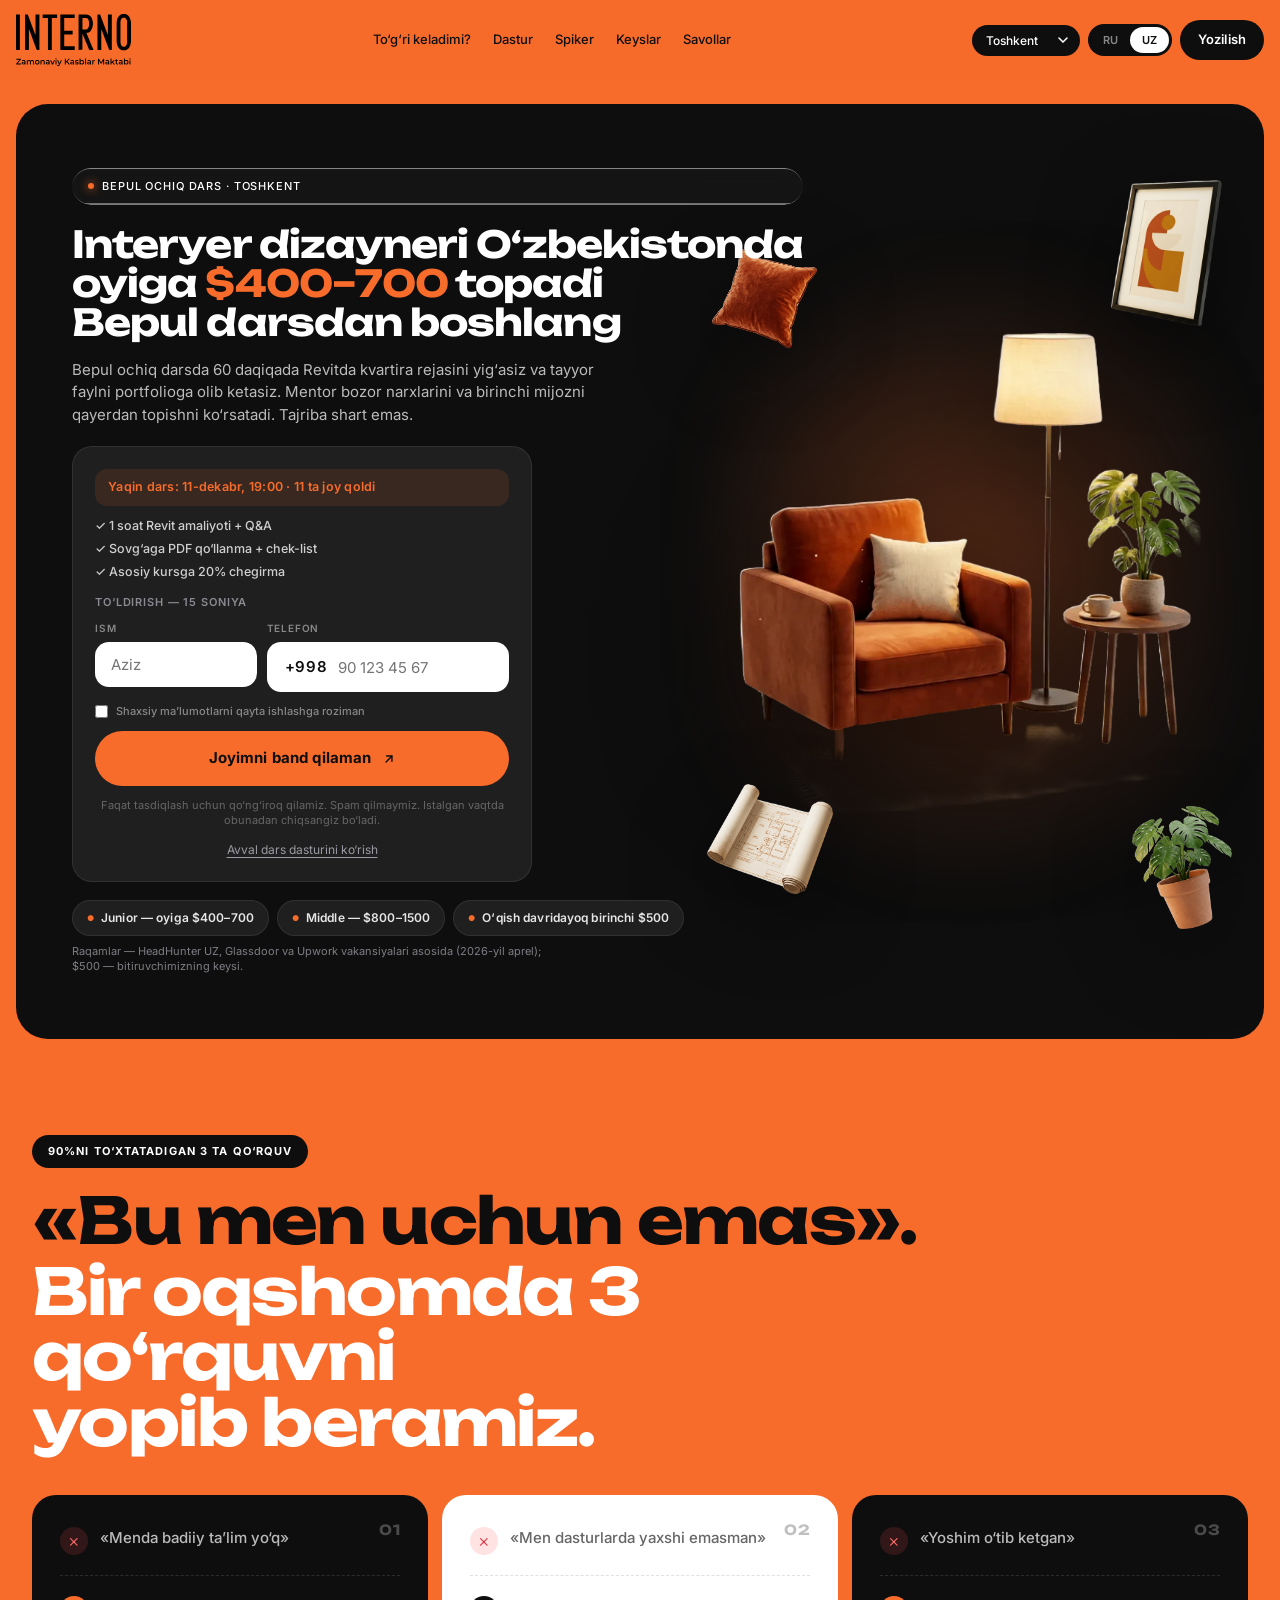
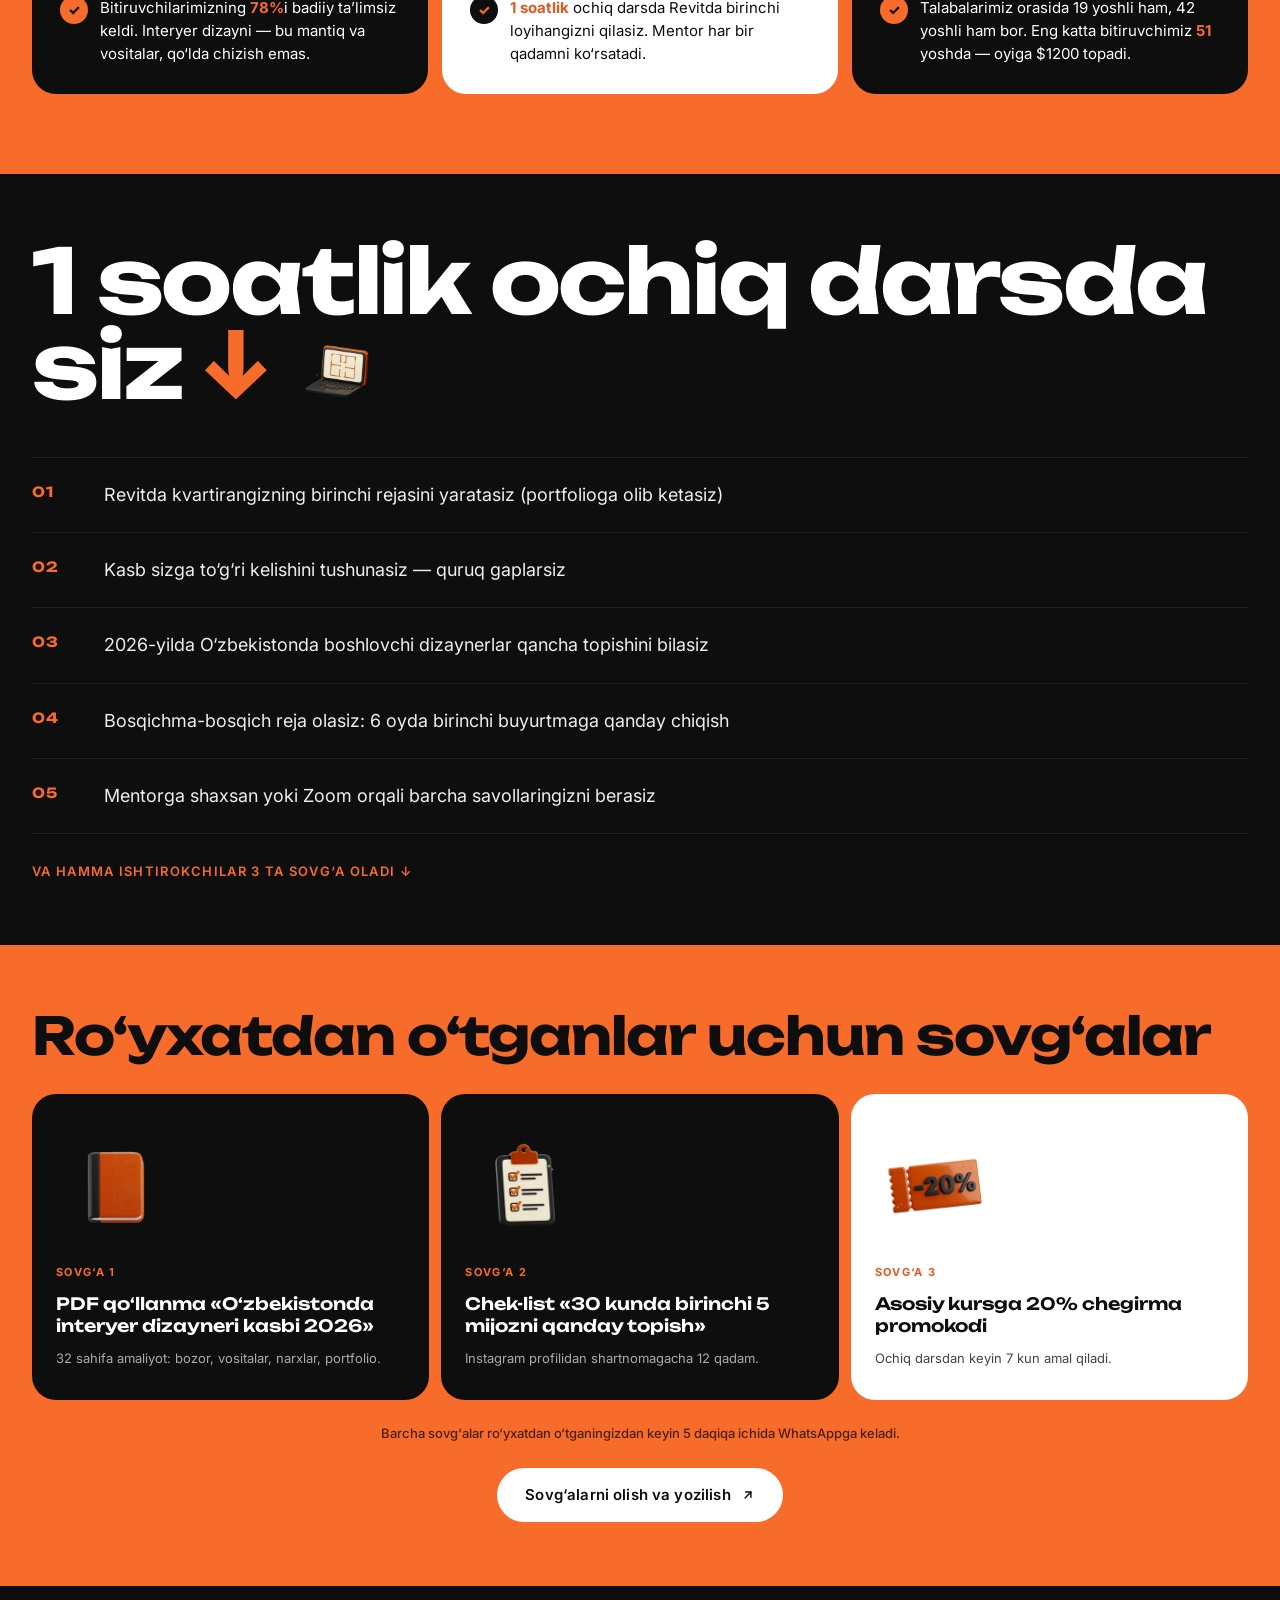
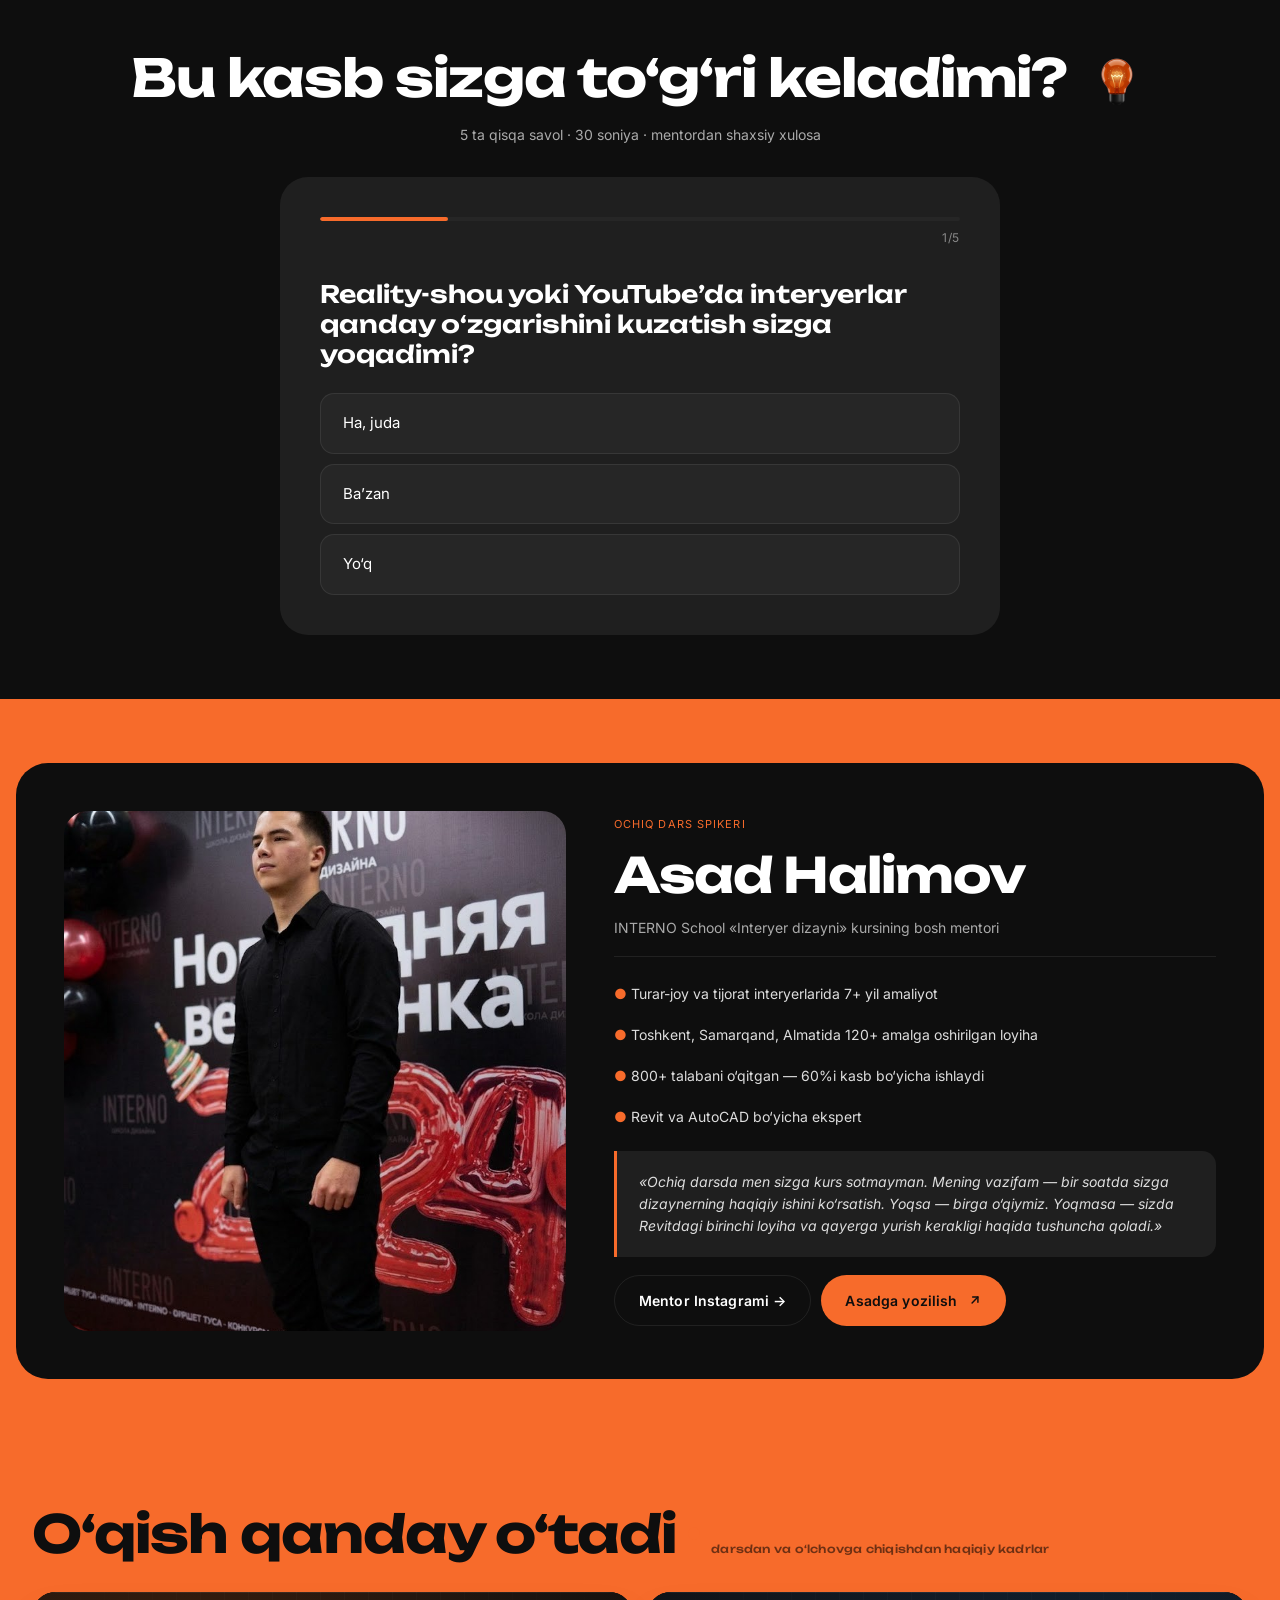
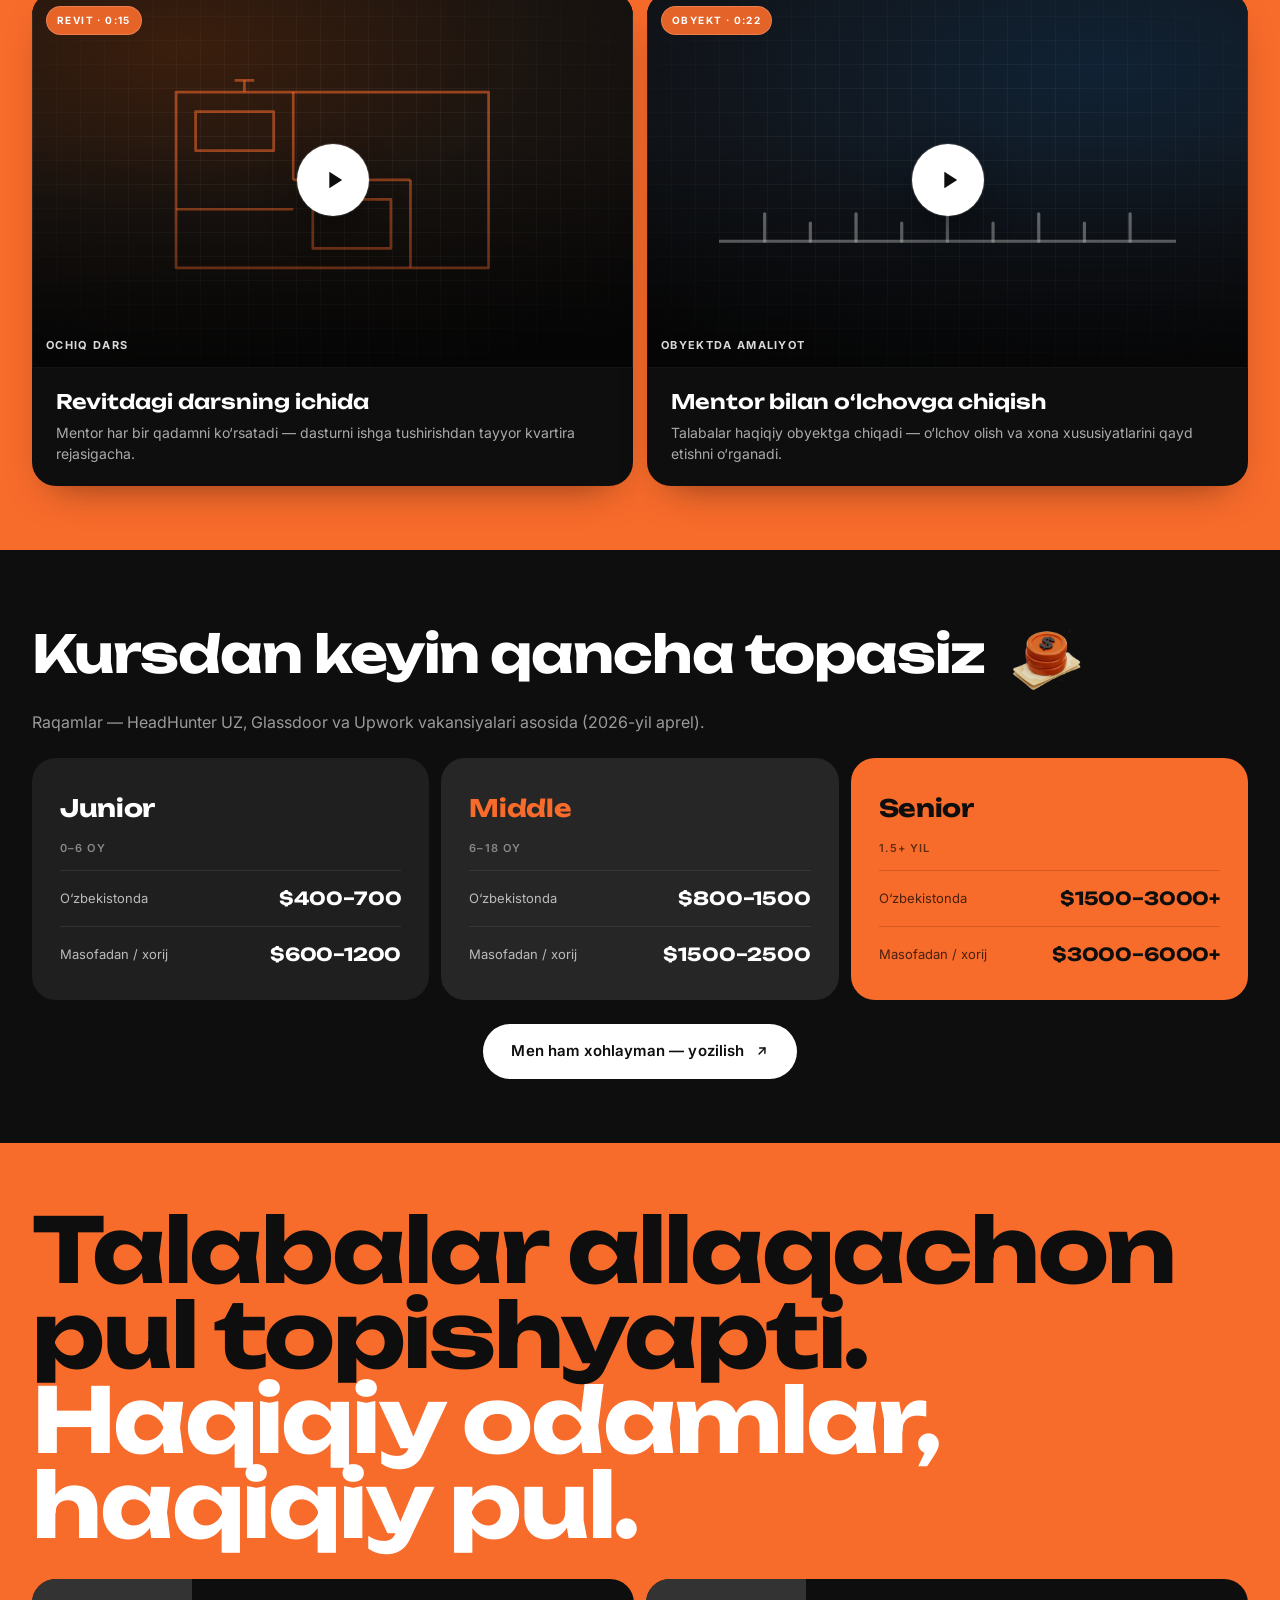
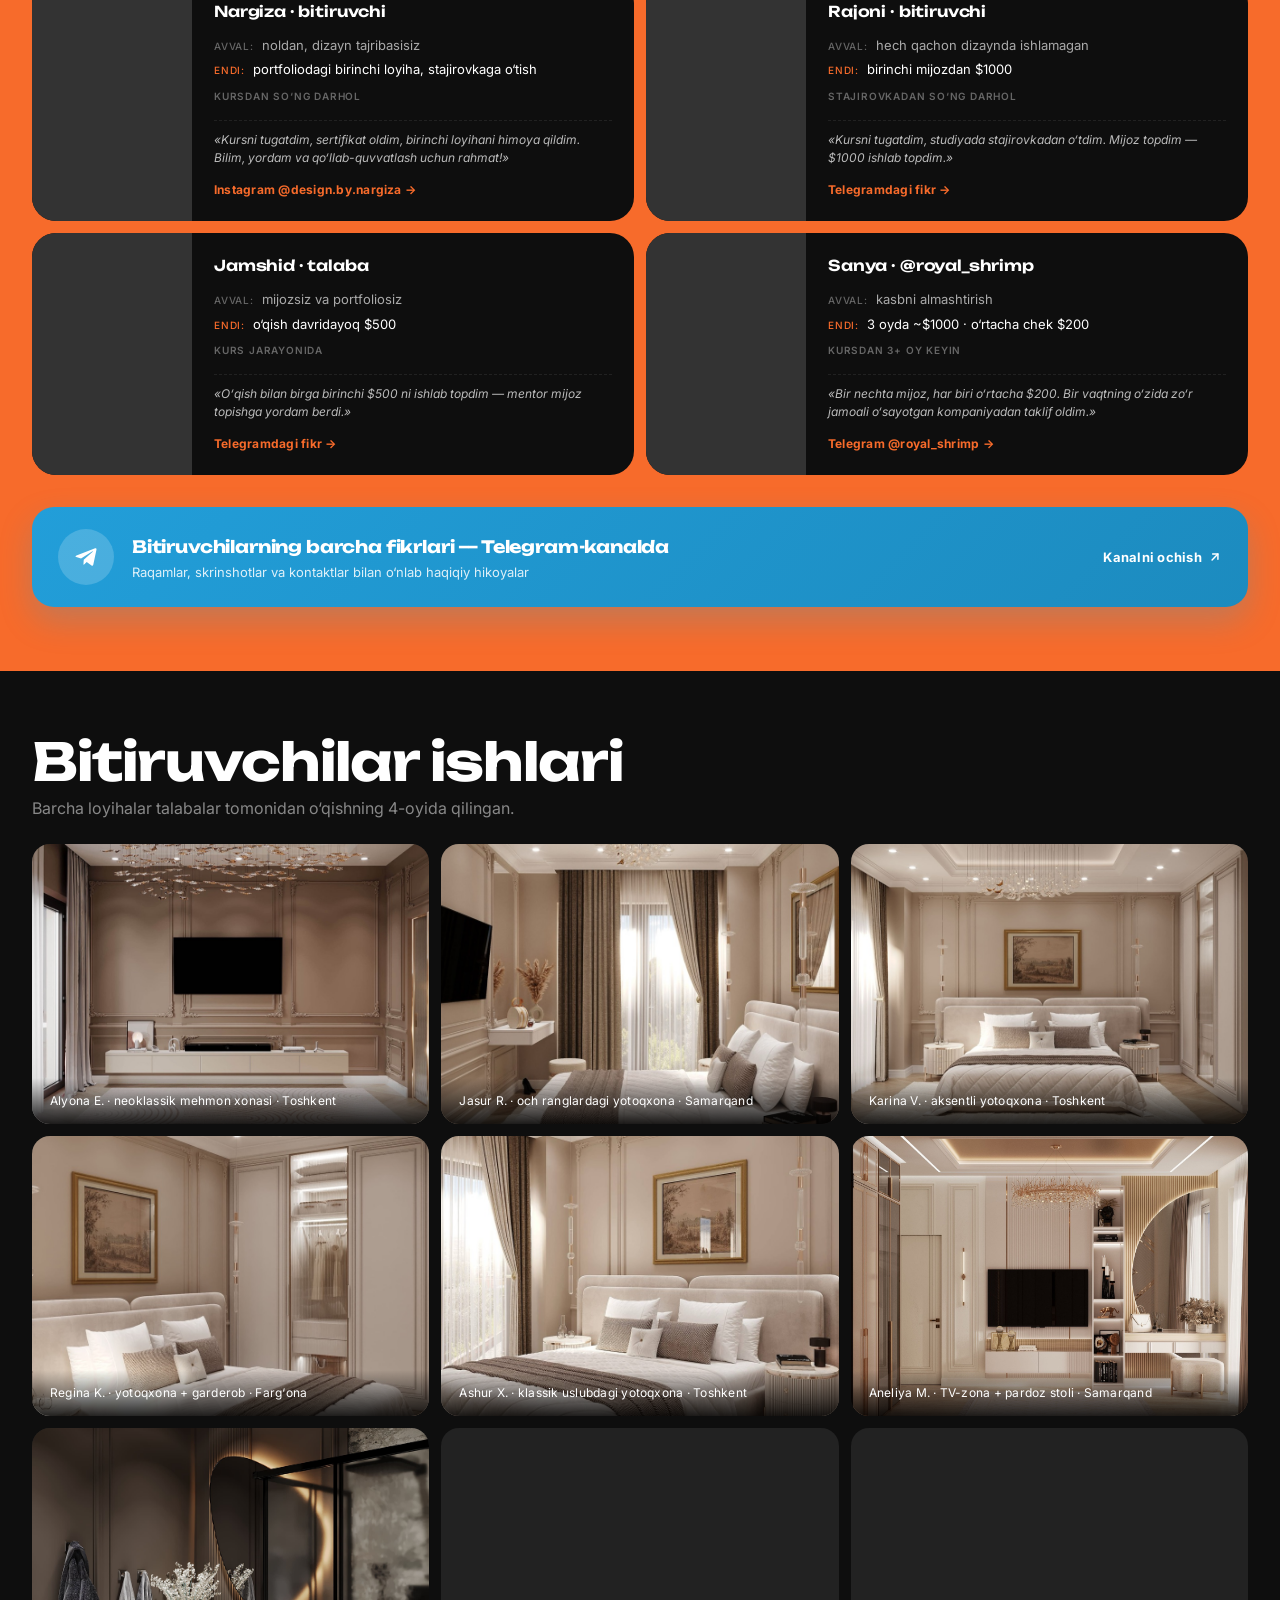
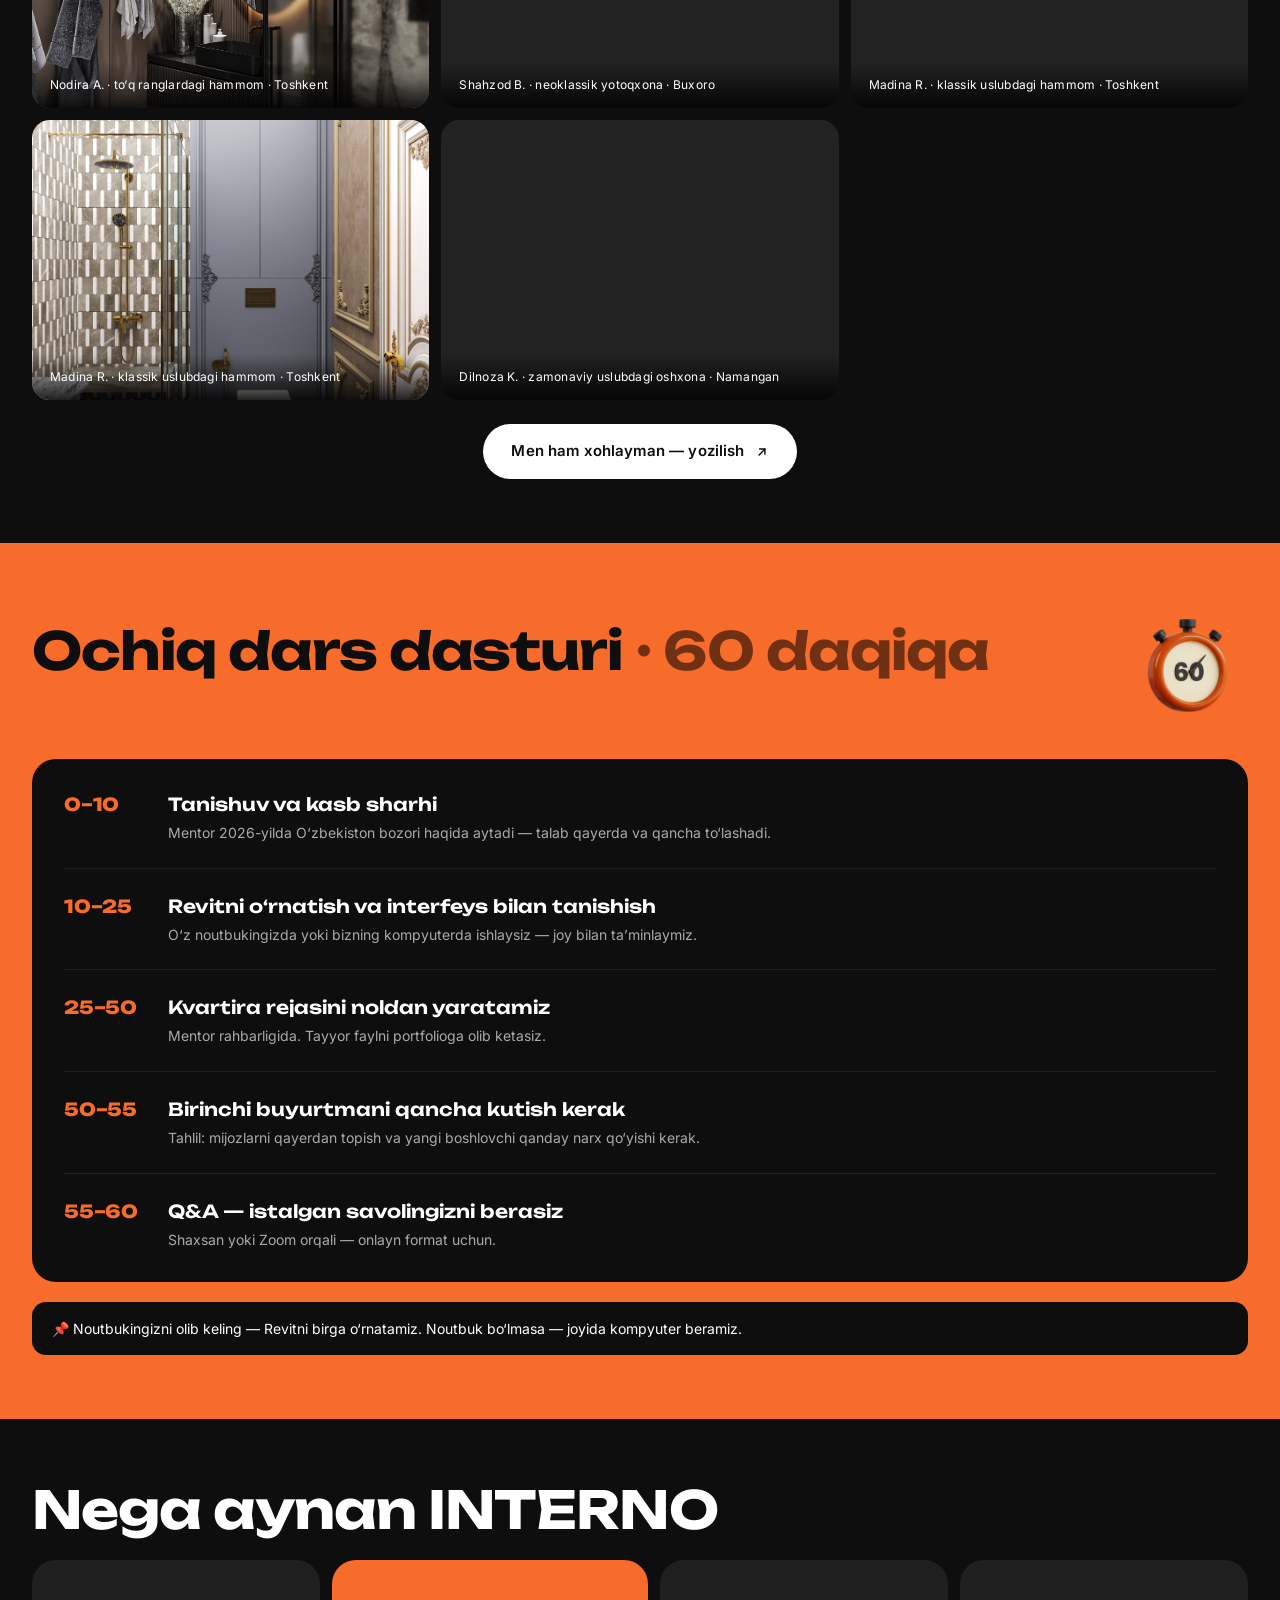
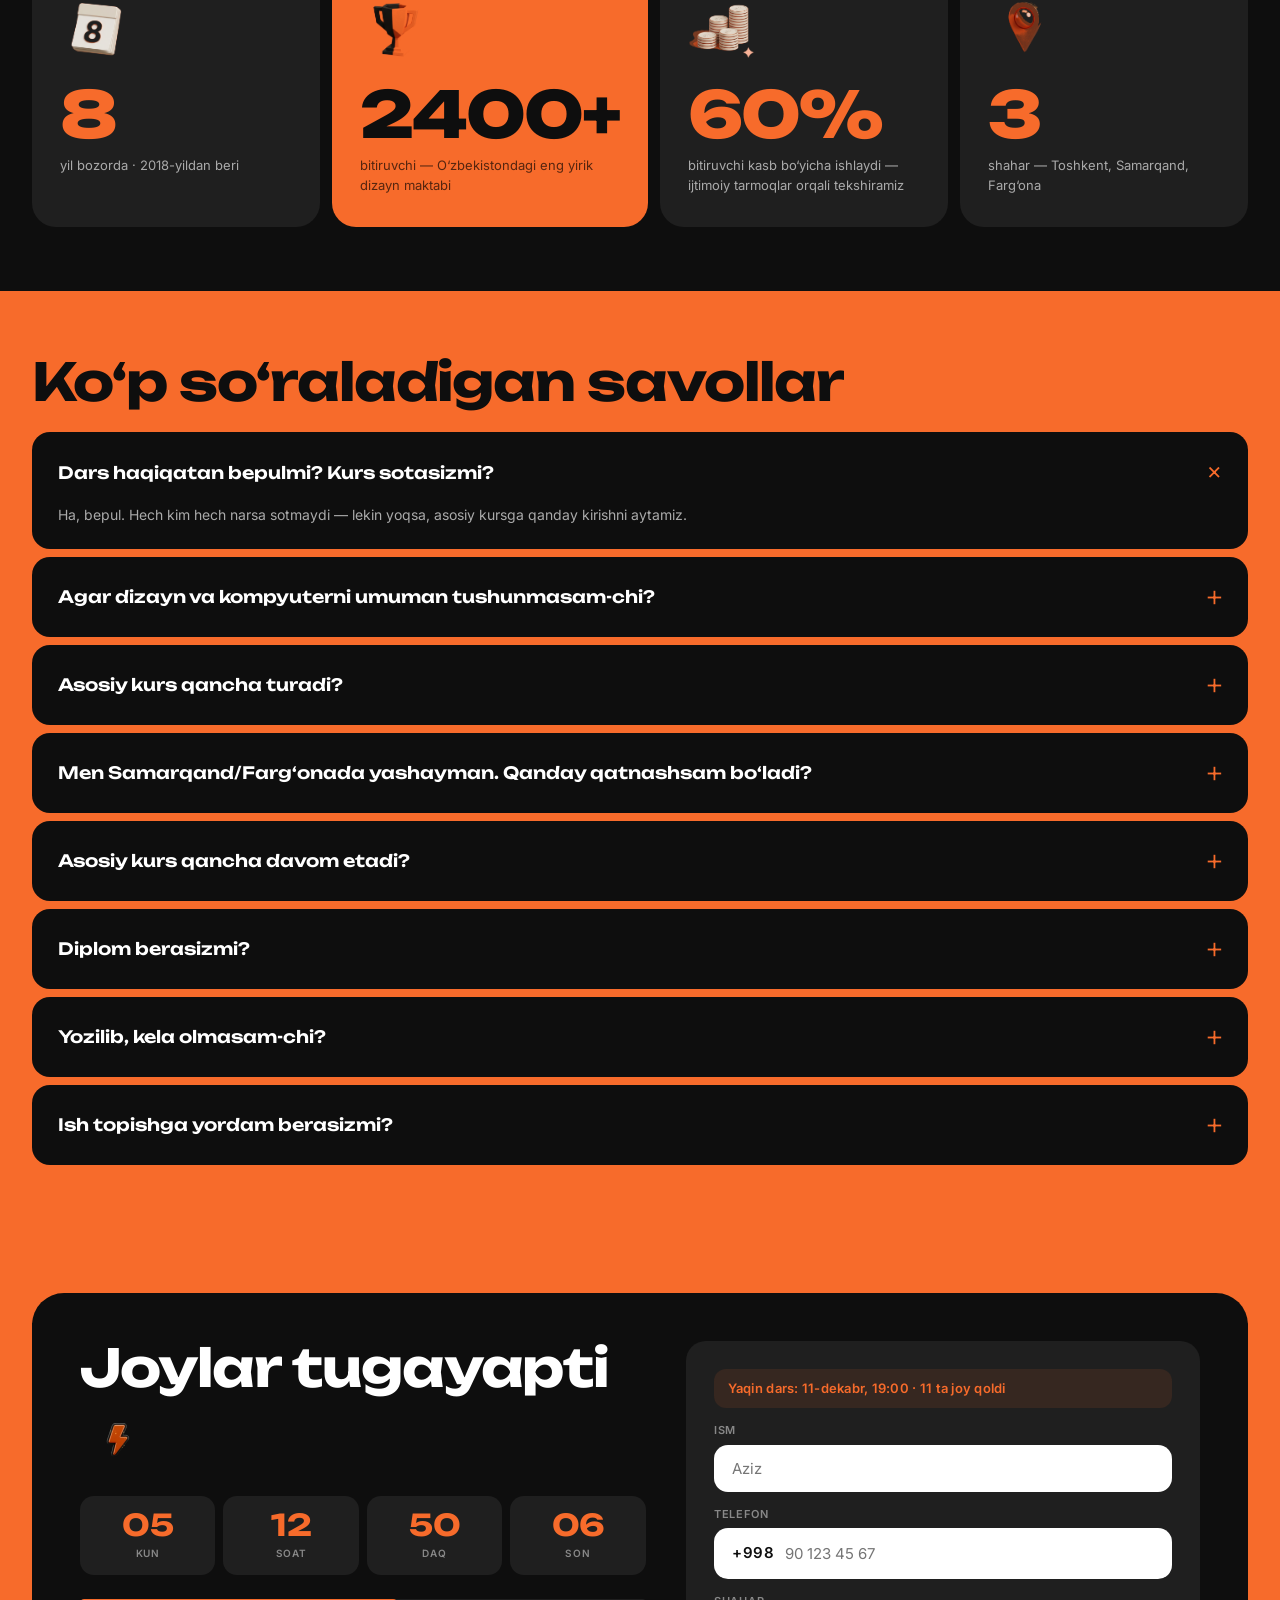
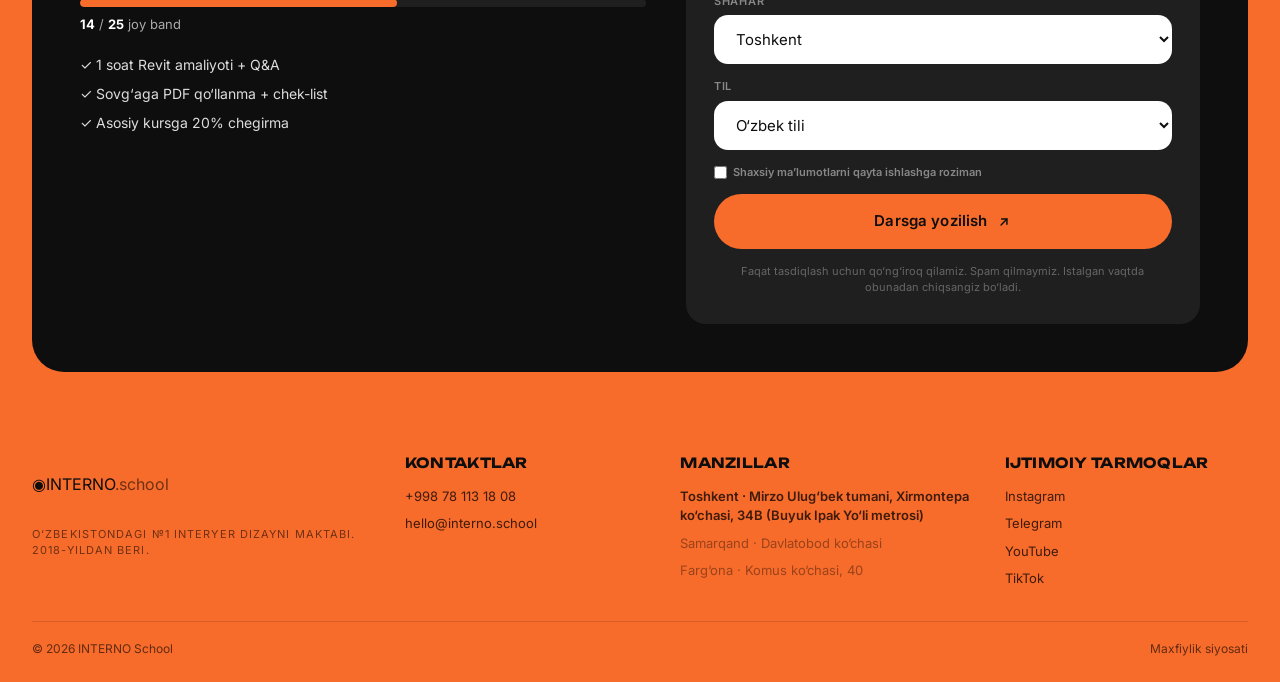
==== index.html @ 4857ed38 "Hero A/B: offer-first variant B with inline form, money angle for UZ Ad traffic converts at ~10%. Th" ====
<!DOCTYPE html>
<html lang="ru">
<head>
<meta charset="UTF-8" />
<meta name="viewport" content="width=device-width, initial-scale=1.0" />
<title>Открытый урок по дизайну интерьера · INTERNO School · Ташкент / Самарканд / Фергана</title>
<meta name="description" content="Бесплатный открытый урок INTERNO School. Сделайте свой первый проект в Revit за 1 час. Куратор Асад Халимов · 7+ лет в дизайне." />
<link rel="canonical" href="https://interno.school/" />
<link rel="icon" type="image/svg+xml" href="logo-ru.svg" />
<meta property="og:title" content="Открытый урок по дизайну интерьера — INTERNO School" />
<meta property="og:description" content="За 1 час — первый проект в Revit + 3 подарка в подарок." />
<meta property="og:type" content="website" />
<meta property="og:url" content="https://interno.school/" />
<meta property="og:image" content="https://interno.school/icons/hero-scene.webp" />
<meta property="og:image:width" content="1200" />
<meta property="og:image:height" content="630" />
<meta property="og:locale" content="ru_RU" />
<meta property="og:locale:alternate" content="uz_UZ" />
<meta property="og:site_name" content="INTERNO School" />
<meta name="twitter:card" content="summary_large_image" />
<meta name="twitter:title" content="Открытый урок по дизайну интерьера — INTERNO School" />
<meta name="twitter:description" content="За 1 час — первый проект в Revit + 3 подарка в подарок." />
<meta name="twitter:image" content="https://interno.school/icons/hero-scene.webp" />

<!-- ===== BOOT + I18N =====
     Inlined in <head> so ?lang=uz|ru and ?city=tsh|smr|fer apply synchronously,
     before the hero is painted (no flash of Russian text on ?lang=uz).
     Order: URL param → localStorage → navigator.language → default uz. -->
<script>
// Next open lesson — single source of truth for hero line, forms and countdown.
// Lessons repeat weekly: the anchor date fixes the weekday and time (Tashkent,
// UTC+5), the upcoming date is computed from it so the page never goes stale.
// seatsMax/seatsMin: свободные места в начале и в конце недельного цикла —
// seatsLeft считается от времени до урока, одинаково у всех посетителей.
window.LESSON_SCHEDULE = { anchor: '2026-07-17', time: '19:00', seatsTotal: 25, seatsMax: 12, seatsMin: 2 };
window.nextLessonTarget = function(){
  var S = window.LESSON_SCHEDULE, WEEK = 7 * 86400000;
  var t = new Date(S.anchor + 'T' + S.time + ':00+05:00');
  var now = new Date();
  if(now > t) t = new Date(t.getTime() + Math.ceil((now - t) / WEEK) * WEEK);
  return t;
};
window.lessonDateStr = function(target){
  // Calendar date of the lesson in Tashkent: shift to UTC+5, read as UTC.
  return new Date(target.getTime() + 5 * 3600000).toISOString().slice(0, 10);
};
window.lessonSeatsLeft = function(target){
  var S = window.LESSON_SCHEDULE, WEEK = 7 * 86400000;
  // Доля недели, прошедшая с прошлого урока: 0 — запись только открылась,
  // 1 — урок вот-вот начнётся.
  var f = Math.min(1, Math.max(0, 1 - (target - new Date()) / WEEK));
  // Smoothstep: заполнение ускоряется к середине недели и к концу.
  var eased = f * f * (3 - 2 * f);
  return S.seatsMin + Math.round((S.seatsMax - S.seatsMin) * (1 - eased));
};
window.NEXT_LESSON = (function(){
  var S = window.LESSON_SCHEDULE, t = nextLessonTarget();
  return { date: lessonDateStr(t), time: S.time, seatsLeft: lessonSeatsLeft(t), seatsTotal: S.seatsTotal };
})();

const dict = {
  ru: {
    "nav.fear":"Подойдёт?","nav.program":"Программа","nav.mentor":"Спикер","nav.cases":"Кейсы","nav.faq":"FAQ","nav.signup":"Записаться",
    "nav.cityAria":"Город",
    "hero.eyebrow":"Бесплатный открытый урок",
    "hero.title1":"Попробуйте профессию","hero.title2":"дизайнера интерьера","hero.title3":"за 1 вечер. <em>Бесплатно.</em>",
    "hero.subtitle":"Создадите свой первый проект в Revit, поймёте подходит ли вам профессия, и получите путеводитель + чек-лист в подарок.",
    "hero.cta":"Записаться бесплатно","hero.cta2":"Программа урока",
    "hero.social":"2400+ выпускников · 8 лет · 60% в профессии",
    "hero.micro":"🔒 Без спама. Дату и время согласуем при подтверждении.",
    "hero.alt":"3D композиция дизайнерского интерьера",
    /* --- A/B, вариант B: оффер-первый герой. Ключ "x@b" перекрывает "x",
           пока window.AB_HERO === 'b' (см. t() в applyLang). --- */
    "hero.title1@b":"<em>60%</em> выпускников",
    "hero.title2@b":"работают дизайнерами",
    "hero.title3@b":"Первый проект — за 1 вечер",
    "hero.subtitle@b":"За 60 минут соберёте планировку квартиры в Revit и унесёте готовый файл в портфолио. Куратор разберёт, сколько платят на рынке и где брать первого клиента. Опыт не нужен.",
    "hero.cta@b":"Занять место на уроке",
    "hero.proof1":"2400+ выпускников","hero.proof2":"8 лет на рынке","hero.proof3":"Куратор-практик, 7+ лет",
    "hero.proofNote":"",
    "hero.formTitle":"Заполнение — 15 секунд",
    "hero.program":"Сначала посмотреть программу",
    "trust.t1":"8 лет на рынке","trust.t2":"2400+ выпускников","trust.t3":"Куратор-практик","trust.t4":"3 города Узбекистана",
    "mc.label":"Ведёт открытый урок","mc.name":"Асад Халимов","mc.role":"Старший куратор · 7+ лет в дизайне",

    "fear.kicker":"3 страха, которые останавливают 90% людей",
    "fear.title":"«Это не для меня».",
    "fear.title2":"Закроем все 3 страха<br/>за 1 вечер.",
    "fear.q1":"«У меня нет художественного образования»",
    "fear.a1":"<b>78%</b> наших выпускников пришли без художки. Дизайн интерьера — это логика и инструменты, а не рисование от руки.",
    "fear.q2":"«Я не разбираюсь в программах»",
    "fear.a2":"За <b>1 час</b> открытого урока вы сделаете свой первый проект в Revit. Куратор покажет каждый шаг.",
    "fear.q3":"«Уже не мой возраст»",
    "fear.a3":"Среди студентов и в 19, и в 42. Самой старшей выпускнице <b>51</b> — она зарабатывает $1200 в месяц.",

    "ben.title":"За 1 час на открытом уроке",
    "ben.b1":"Сделаете свой первый проект планировки квартиры в Revit (унесёте в портфолио)",
    "ben.b2":"Поймёте подходит ли вам профессия — без воды и общих фраз",
    "ben.b3":"Узнаете сколько реально зарабатывают начинающие дизайнеры в Узбекистане в 2026",
    "ben.b4":"Получите пошаговый план: как за 6 месяцев выйти на свой первый заказ",
    "ben.b5":"Зададите все вопросы куратору лично или в Zoom — для онлайн-формата",
    "ben.foot":"И ВСЕ присутствующие получают 3 подарка ↓",

    "gift.title":"Подарки за регистрацию",
    "gift.l1":"ПОДАРОК 1","gift.l2":"ПОДАРОК 2","gift.l3":"ПОДАРОК 3",
    "gift.t1":"PDF-гайд «Путеводитель по профессии дизайнера интерьера в Узбекистане 2026»",
    "gift.d1":"32 страницы практики: рынок, инструменты, цены, портфолио.",
    "gift.t2":"Чек-лист «Как найти первых 5 клиентов за 30 дней»",
    "gift.d2":"12 шагов от первого профиля в Instagram до подписания договора.",
    "gift.t3":"Промокод на скидку 20% на основной курс",
    "gift.d3":"Действует 7 дней после открытого урока.",
    "gift.note":"Все подарки придут на WhatsApp в течение 5 минут после регистрации.",
    "gift.cta":"Получить подарки и записаться",

    "quiz.title":"Подходит ли вам профессия?",
    "quiz.lead":"5 коротких вопросов · 30 секунд · персональный вердикт от куратора",
    "quiz.restart":"← Пройти заново",
    "q1.t":"Вам нравится наблюдать, как меняются интерьеры в реалити-шоу или на YouTube?",
    "q1.a1":"Да, очень","q1.a2":"Иногда","q1.a3":"Нет",
    "q2.t":"Что вас больше привлекает в профессии?",
    "q2.a1":"Творчество и самовыражение","q2.a2":"Стабильный доход","q2.a3":"Работа удалённо","q2.a4":"Всё вместе",
    "q3.t":"Сколько времени готовы уделять обучению?",
    "q3.a1":"1–2 часа в день","q3.a2":"3–4 часа в день","q3.a3":"Только по выходным",
    "q4.t":"Какой результат хотите получить через 6 месяцев?",
    "q4.a1":"Первый клиент и доход","q4.a2":"Новая профессия и портфолио","q4.a3":"Просто разобраться, моё ли это",
    "q5.t":"В каком городе вы находитесь?",
    "q5.a1":"Ташкент","q5.a2":"Самарканд","q5.a3":"Фергана","q5.a4":"Другой город",
    "verdict.high":"<b>Отличный результат:</b> по вашим ответам профессия дизайнера интерьера подходит вам — приходите на бесплатный урок и убедитесь на практике.",
    "verdict.mid":"<b>Хороший потенциал:</b> у вас есть интерес и мотивация — открытый урок поможет окончательно понять, ваше ли это.",
    "verdict.low":"<b>Вы пока сомневаетесь</b> — бесплатный урок ни к чему не обязывает и поможет принять решение.",

    "m.kicker":"Спикер открытого урока",
    "m.role":"Старший куратор курса «Дизайн интерьера» в INTERNO School",
    "m.l1":"7+ лет практики в дизайне жилых и коммерческих интерьеров",
    "m.l2":"120+ реализованных проектов в Ташкенте, Самарканде, Алматы",
    "m.l3":"Обучил 800+ студентов — 60% работают в профессии",
    "m.l4":"Эксперт по Revit и AutoCAD",
    "m.quote":"«На открытом уроке я не буду продавать вам курс. Моя задача — за час показать вам реальную работу дизайнера. Если зацепит — будем учиться. Если нет — у вас останется первый проект в Revit и понимание, куда двигаться дальше.»",
    "m.ig":"Instagram куратора →","m.cta":"Записаться к Асаду",

    "prac.title":"Как проходит обучение",
    "prac.lead":"реальные кадры с урока и выезда на замер",
    "prac.t1":"Открытый урок","prac.h1":"Изнутри урока в Revit",
    "prac.d1":"Куратор показывает каждый шаг — от запуска программы до готовой планировки квартиры.",
    "prac.t2":"Практика на объекте","prac.h2":"Выезд на замер с куратором",
    "prac.d2":"Студенты выезжают на реальный объект — учатся снимать размеры и фиксировать особенности помещения.",
    "prac.chip2":"ОБЪЕКТ · 0:22",
    "prac.al1":"Воспроизвести: Изнутри урока в Revit",
    "prac.al2":"Воспроизвести: Выезд на замер с куратором",

    "sal.title":"Сколько вы будете зарабатывать после курса",
    "sal.lead":"Цифры — на основе вакансий HeadHunter UZ, Glassdoor и Upwork (апрель 2026).",
    "sal.j":"0–6 месяцев","sal.m":"6–18 месяцев","sal.s":"1.5+ лет",
    "sal.uz":"В Узбекистане","sal.rem":"Удалёнка / зарубеж",
    "sal.cta":"Хочу так же — записаться",

    "case.title":"Студенты уже зарабатывают.","case.title2":"Реальные люди, реальные деньги.",
    "c.before":"Было:","c.after":"Стало:","c.tglink":"Отзыв в Telegram →",
    "c1.n":"Наргиза · выпускница","c2.n":"Раджони · выпускник","c3.n":"Джамшид · студент","c4.n":"Саня · @royal_shrimp",
    "c1.b":"с нуля, без опыта в дизайне","c1.a":"первый проект в портфолио, переход на стажировку","c1.t":"сразу после курса",
    "c1.q":"«Завершила курс, получила сертификат, защитила первый проект. Спасибо за знания, помощь и поддержку!»",
    "c2.b":"никогда не работал в дизайне","c2.a":"$1000 за первого клиента","c2.t":"сразу после стажировки",
    "c2.q":"«Закончил курс, прошёл стажировку в студии. Нашёл клиента — заработал $1000.»",
    "c3.b":"без клиентов и портфолио","c3.a":"$500 ещё во время обучения","c3.t":"в процессе курса",
    "c3.q":"«Заработал свои первые $500 параллельно с учёбой — куратор помог найти клиента.»",
    "c4.b":"смена профессии","c4.a":"~$1000 за 3 месяца · средний чек $200","c4.t":"3+ месяца после курса",
    "c4.q":"«Несколько клиентов в среднем по $200. Параллельно получил оффер в растущую компанию с крутой командой.»",
    "rev.title":"Все отзывы выпускников — в Telegram-канале",
    "rev.sub":"Десятки реальных историй с цифрами, скриншотами и контактами",
    "rev.cta":"Открыть канал",

    "works.title":"Работы выпускников",
    "works.lead":"Все проекты сделаны студентами на 4-м месяце обучения.",
    "works.cta":"Хочу так же — записаться",
    "works.c1":"Алёна Е. · гостиная-неоклассика · Ташкент",
    "works.c2":"Жасур Р. · спальня в светлых тонах · Самарканд",
    "works.c3":"Карина В. · спальня с акцентом · Ташкент",
    "works.c4":"Регина К. · спальня + гардероб · Фергана",
    "works.c5":"Ашур Х. · спальня в классике · Ташкент",
    "works.c6":"Анелия М. · ТВ-зона + туалетный столик · Самарканд",
    "works.c7":"Нодира А. · ванная в тёмных тонах · Ташкент",
    "works.c8":"Шахзод Б. · спальня-неоклассика · Бухара",
    "works.c9":"Мадина Р. · ванная в классике · Ташкент",
    "works.c10":"Дилноза К. · кухня в современном стиле · Наманган",

    "prog.title":"Программа открытого урока","prog.mins":"· 60 мин",
    "t1.t":"Знакомство и обзор профессии","t1.d":"Куратор расскажет о рынке Узбекистана в 2026 — куда идёт спрос и сколько платят.",
    "t2.t":"Установка Revit и обзор интерфейса","t2.d":"Работаете на своём ноутбуке или нашем — мы обеспечим место.",
    "t3.t":"Создаём планировку квартиры с нуля","t3.d":"Под руководством куратора. Унесёте готовый файл в портфолио.",
    "t4.t":"Сколько ждать первого заказа","t4.d":"Разбор: где искать клиентов и какие цены ставить новичку.",
    "t5.t":"Q&A — задаёте любые вопросы","t5.d":"Лично или через Zoom — для онлайн-формата.",
    "prog.note":"📌 Возьмите ноутбук — Revit установим вместе. Если ноутбука нет — обеспечим компьютер на месте.",

    "why.title":"Почему именно INTERNO",
    "why.l1":"лет на рынке · с 2018 года",
    "why.l2":"выпускников — крупнейшая школа дизайна в Узбекистане",
    "why.l3":"выпускников работают в профессии — проверяем по соцсетям",
    "why.l4":"города — Ташкент, Самарканд, Фергана",

    "faq.title":"Частые вопросы",
    "faq.q1":"Урок реально бесплатный? Будете продавать курс?",
    "faq.a1":"Да, бесплатно. Продавать никто не будет — но если зацепит, расскажем как поступить на основной курс.",
    "faq.q2":"А если я ничего не понимаю в дизайне и компьютерах?",
    "faq.a2":"Урок построен с нуля. Куратор разберёт каждый шаг.",
    "faq.q3":"Сколько стоит основной курс?",
    "faq.a3":"Зависит от формата и города. Точную стоимость и рассрочку расскажем на уроке.",
    "faq.q4":"Я живу в Самарканде/Фергане. Как мне попасть?",
    "faq.a4":"Открытые уроки проводятся во всех 3 городах. Адрес в вашем городе пришлём при записи.",
    "faq.q5":"Сколько длится основной курс?","faq.a5":"6 месяцев. 2 раза в неделю по 2 часа.",
    "faq.q6":"Дадите ли диплом?","faq.a6":"Да, выдаём сертификат с QR-кодом, который проверяется на нашем сайте.",
    "faq.q7":"Что если я запишусь и не приду?","faq.a7":"Просто напишите нам — перенесём на следующий урок. Без проблем.",
    "faq.q8":"Помогаете ли с трудоустройством?","faq.a8":"Да, у нас есть карьерный центр. Помогаем собрать портфолио и найти первых клиентов.",

    "cta.title":"Места заканчиваются",
    "cd.d":"дней","cd.h":"часов","cd.m":"мин","cd.s":"сек",
    "prog.of":"из","prog.spots":"мест занято",
    "cta.b1":"✓ 1 час практики в Revit + Q&A","cta.b2":"✓ PDF-гайд + чек-лист в подарок","cta.b3":"✓ Скидка 20% на основной курс",
    "form.name":"Имя","form.phone":"Телефон","form.city":"Город","form.lang":"Язык",
    "form.opt1":"Русский","form.opt2":"Узбекский",
    "form.consent":"Согласен на обработку персональных данных",
    "form.submit":"Записаться на урок",
    "form.policy":"Звоним только для подтверждения. Не спамим. Можно отписаться в любой момент.",
    "form.phoneError":"Введите номер полностью — 9 цифр после +998",

    "ftr.about":"Школа дизайна интерьера №1 в Узбекистане. С 2018 года.",
    "ftr.contact":"Контакты","ftr.cities":"Адреса","ftr.social":"Соцсети",
    "ftr.privacy":"Политика конфиденциальности",
    "ftr.addr.tsh":"Ташкент · Мирзо-Улугбекский р-н, ул. Хирмонтепа, 34Б (м. Буюк Ипак Йули)",
    "ftr.addr.smr":"Самарканд · ул. Давлатабад",
    "ftr.addr.frg":"Фергана · ул. Комус, 40",
    "sticky.text":"Записаться бесплатно",
    "modal.eyebrow":"Бесплатный открытый урок",
    "modal.title":"Запишитесь на ближайший урок",
    "modal.lead":"Менеджер свяжется с вами в течение 15 минут — подтвердит место, дату и время.",
    "modal.b1":"✓ 1 час практики в Revit + Q&A",
    "modal.b2":"✓ PDF-гайд + чек-лист в подарок",
    "modal.b3":"✓ Скидка 20% на основной курс",
  },
  uz: {
    "nav.fear":"To‘g‘ri keladimi?","nav.program":"Dastur","nav.mentor":"Spiker","nav.cases":"Keyslar","nav.faq":"Savollar","nav.signup":"Yozilish",
    "nav.cityAria":"Shahar",
    "hero.eyebrow":"Bepul ochiq dars",
    "hero.title1":"Interyer dizayneri kasbini","hero.title2":"bir oqshomda sinab ko‘ring.","hero.title3":"<em>Bepul.</em>",
    "hero.subtitle":"Revitda birinchi loyihangizni yaratasiz, kasb sizga to‘g‘ri kelishini tushunasiz va sovg‘a sifatida qo‘llanma + chek-list olasiz.",
    "hero.cta":"Bepul yozilish","hero.cta2":"Dars dasturi",
    "hero.social":"2400+ bitiruvchi · 8 yil · 60% kasbda ishlaydi",
    "hero.micro":"🔒 Spam yo‘q. Sana va vaqtni tasdiqlashda kelishamiz.",
    "hero.alt":"Dizaynerlik interyerining 3D kompozitsiyasi",
    /* --- A/B, вариант B (uz): оффер строится вокруг дохода --- */
    "hero.title1@b":"Interyer dizayneri O‘zbekistonda",
    "hero.title2@b":"oyiga <em>$400–700</em> topadi",
    "hero.title3@b":"Bepul darsdan boshlang",
    "hero.subtitle@b":"Bepul ochiq darsda 60 daqiqada Revitda kvartira rejasini yig‘asiz va tayyor faylni portfolioga olib ketasiz. Mentor bozor narxlarini va birinchi mijozni qayerdan topishni ko‘rsatadi. Tajriba shart emas.",
    "hero.cta@b":"Joyimni band qilaman",
    "hero.proof1":"Junior — oyiga $400–700","hero.proof2":"Middle — $800–1500","hero.proof3":"O‘qish davridayoq birinchi $500",
    "hero.proofNote":"Raqamlar — HeadHunter UZ, Glassdoor va Upwork vakansiyalari asosida (2026-yil aprel); $500 — bitiruvchimizning keysi.",
    "hero.formTitle":"To‘ldirish — 15 soniya",
    "hero.program":"Avval dars dasturini ko‘rish",
    "trust.t1":"Bozorda 8 yil","trust.t2":"2400+ bitiruvchi","trust.t3":"Amaliyotchi mentor","trust.t4":"O‘zbekistonning 3 shahri",
    "mc.label":"Ochiq darsni o‘tkazadi","mc.name":"Asad Halimov","mc.role":"Bosh mentor · 7+ yil dizaynda",

    "fear.kicker":"90%ni to‘xtatadigan 3 ta qo‘rquv",
    "fear.title":"«Bu men uchun emas».",
    "fear.title2":"Bir oqshomda 3 qo‘rquvni<br/>yopib beramiz.",
    "fear.q1":"«Menda badiiy ta’lim yo‘q»",
    "fear.a1":"Bitiruvchilarimizning <b>78%</b>i badiiy ta’limsiz keldi. Interyer dizayni — bu mantiq va vositalar, qo‘lda chizish emas.",
    "fear.q2":"«Men dasturlarda yaxshi emasman»",
    "fear.a2":"<b>1 soatlik</b> ochiq darsda Revitda birinchi loyihangizni qilasiz. Mentor har bir qadamni ko‘rsatadi.",
    "fear.q3":"«Yoshim o‘tib ketgan»",
    "fear.a3":"Talabalarimiz orasida 19 yoshli ham, 42 yoshli ham bor. Eng katta bitiruvchimiz <b>51</b> yoshda — oyiga $1200 topadi.",

    "ben.title":"1 soatlik ochiq darsda siz",
    "ben.b1":"Revitda kvartirangizning birinchi rejasini yaratasiz (portfolioga olib ketasiz)",
    "ben.b2":"Kasb sizga to‘g‘ri kelishini tushunasiz — quruq gaplarsiz",
    "ben.b3":"2026-yilda O‘zbekistonda boshlovchi dizaynerlar qancha topishini bilasiz",
    "ben.b4":"Bosqichma-bosqich reja olasiz: 6 oyda birinchi buyurtmaga qanday chiqish",
    "ben.b5":"Mentorga shaxsan yoki Zoom orqali barcha savollaringizni berasiz",
    "ben.foot":"VA HAMMA ishtirokchilar 3 ta sovg‘a oladi ↓",

    "gift.title":"Ro‘yxatdan o‘tganlar uchun sovg‘alar",
    "gift.l1":"SOVG‘A 1","gift.l2":"SOVG‘A 2","gift.l3":"SOVG‘A 3",
    "gift.t1":"PDF qo‘llanma «O‘zbekistonda interyer dizayneri kasbi 2026»",
    "gift.d1":"32 sahifa amaliyot: bozor, vositalar, narxlar, portfolio.",
    "gift.t2":"Chek-list «30 kunda birinchi 5 mijozni qanday topish»",
    "gift.d2":"Instagram profilidan shartnomagacha 12 qadam.",
    "gift.t3":"Asosiy kursga 20% chegirma promokodi",
    "gift.d3":"Ochiq darsdan keyin 7 kun amal qiladi.",
    "gift.note":"Barcha sovg‘alar ro‘yxatdan o‘tganingizdan keyin 5 daqiqa ichida WhatsAppga keladi.",
    "gift.cta":"Sovg‘alarni olish va yozilish",

    "quiz.title":"Bu kasb sizga to‘g‘ri keladimi?",
    "quiz.lead":"5 ta qisqa savol · 30 soniya · mentordan shaxsiy xulosa",
    "quiz.restart":"← Qaytadan o‘tish",
    "q1.t":"Reality-shou yoki YouTube’da interyerlar qanday o‘zgarishini kuzatish sizga yoqadimi?",
    "q1.a1":"Ha, juda","q1.a2":"Ba’zan","q1.a3":"Yo‘q",
    "q2.t":"Kasbda sizni nima ko‘proq qiziqtiradi?",
    "q2.a1":"Ijodkorlik va o‘zini ifodalash","q2.a2":"Barqaror daromad","q2.a3":"Masofadan ishlash","q2.a4":"Hammasi birga",
    "q3.t":"O‘qishga qancha vaqt ajrata olasiz?",
    "q3.a1":"Kuniga 1–2 soat","q3.a2":"Kuniga 3–4 soat","q3.a3":"Faqat dam olish kunlari",
    "q4.t":"6 oydan keyin qanday natija olmoqchisiz?",
    "q4.a1":"Birinchi mijoz va daromad","q4.a2":"Yangi kasb va portfolio","q4.a3":"O‘zimnikimi, shunchaki tushunish",
    "q5.t":"Siz qaysi shahardasiz?",
    "q5.a1":"Toshkent","q5.a2":"Samarqand","q5.a3":"Farg‘ona","q5.a4":"Boshqa shahar",
    "verdict.high":"<b>A’lo natija:</b> javoblaringizga ko‘ra interyer dizayneri kasbi sizga mos — bepul darsga keling va buni amalda tekshirib ko‘ring.",
    "verdict.mid":"<b>Yaxshi salohiyat:</b> sizda qiziqish va motivatsiya bor — ochiq dars bu kasb sizniki ekanini aniq tushunishga yordam beradi.",
    "verdict.low":"<b>Siz hali ikkilanyapsiz</b> — bepul dars hech narsaga majburlamaydi va qaror qabul qilishga yordam beradi.",

    "m.kicker":"Ochiq dars spikeri",
    "m.role":"INTERNO School «Interyer dizayni» kursining bosh mentori",
    "m.l1":"Turar-joy va tijorat interyerlarida 7+ yil amaliyot",
    "m.l2":"Toshkent, Samarqand, Almatida 120+ amalga oshirilgan loyiha",
    "m.l3":"800+ talabani o‘qitgan — 60%i kasb bo‘yicha ishlaydi",
    "m.l4":"Revit va AutoCAD bo‘yicha ekspert",
    "m.quote":"«Ochiq darsda men sizga kurs sotmayman. Mening vazifam — bir soatda sizga dizaynerning haqiqiy ishini ko‘rsatish. Yoqsa — birga o‘qiymiz. Yoqmasa — sizda Revitdagi birinchi loyiha va qayerga yurish kerakligi haqida tushuncha qoladi.»",
    "m.ig":"Mentor Instagrami →","m.cta":"Asadga yozilish",

    "prac.title":"O‘qish qanday o‘tadi",
    "prac.lead":"darsdan va o‘lchovga chiqishdan haqiqiy kadrlar",
    "prac.t1":"Ochiq dars","prac.h1":"Revitdagi darsning ichida",
    "prac.d1":"Mentor har bir qadamni ko‘rsatadi — dasturni ishga tushirishdan tayyor kvartira rejasigacha.",
    "prac.t2":"Obyektda amaliyot","prac.h2":"Mentor bilan o‘lchovga chiqish",
    "prac.d2":"Talabalar haqiqiy obyektga chiqadi — o‘lchov olish va xona xususiyatlarini qayd etishni o‘rganadi.",
    "prac.chip2":"OBYEKT · 0:22",
    "prac.al1":"Ijro etish: Revitdagi darsning ichida",
    "prac.al2":"Ijro etish: Mentor bilan o‘lchovga chiqish",

    "sal.title":"Kursdan keyin qancha topasiz",
    "sal.lead":"Raqamlar — HeadHunter UZ, Glassdoor va Upwork vakansiyalari asosida (2026-yil aprel).",
    "sal.j":"0–6 oy","sal.m":"6–18 oy","sal.s":"1.5+ yil",
    "sal.uz":"O‘zbekistonda","sal.rem":"Masofadan / xorij",
    "sal.cta":"Men ham xohlayman — yozilish",

    "case.title":"Talabalar allaqachon pul topishyapti.","case.title2":"Haqiqiy odamlar, haqiqiy pul.",
    "c.before":"Avval:","c.after":"Endi:","c.tglink":"Telegramdagi fikr →",
    "c1.n":"Nargiza · bitiruvchi","c2.n":"Rajoni · bitiruvchi","c3.n":"Jamshid · talaba","c4.n":"Sanya · @royal_shrimp",
    "c1.b":"noldan, dizayn tajribasisiz","c1.a":"portfoliodagi birinchi loyiha, stajirovkaga o‘tish","c1.t":"kursdan so‘ng darhol",
    "c1.q":"«Kursni tugatdim, sertifikat oldim, birinchi loyihani himoya qildim. Bilim, yordam va qo‘llab-quvvatlash uchun rahmat!»",
    "c2.b":"hech qachon dizaynda ishlamagan","c2.a":"birinchi mijozdan $1000","c2.t":"stajirovkadan so‘ng darhol",
    "c2.q":"«Kursni tugatdim, studiyada stajirovkadan o‘tdim. Mijoz topdim — $1000 ishlab topdim.»",
    "c3.b":"mijozsiz va portfoliosiz","c3.a":"o‘qish davridayoq $500","c3.t":"kurs jarayonida",
    "c3.q":"«O‘qish bilan birga birinchi $500 ni ishlab topdim — mentor mijoz topishga yordam berdi.»",
    "c4.b":"kasbni almashtirish","c4.a":"3 oyda ~$1000 · o‘rtacha chek $200","c4.t":"kursdan 3+ oy keyin",
    "c4.q":"«Bir nechta mijoz, har biri o‘rtacha $200. Bir vaqtning o‘zida zo‘r jamoali o‘sayotgan kompaniyadan taklif oldim.»",
    "rev.title":"Bitiruvchilarning barcha fikrlari — Telegram-kanalda",
    "rev.sub":"Raqamlar, skrinshotlar va kontaktlar bilan o‘nlab haqiqiy hikoyalar",
    "rev.cta":"Kanalni ochish",

    "works.title":"Bitiruvchilar ishlari",
    "works.lead":"Barcha loyihalar talabalar tomonidan o‘qishning 4-oyida qilingan.",
    "works.cta":"Men ham xohlayman — yozilish",
    "works.c1":"Alyona E. · neoklassik mehmon xonasi · Toshkent",
    "works.c2":"Jasur R. · och ranglardagi yotoqxona · Samarqand",
    "works.c3":"Karina V. · aksentli yotoqxona · Toshkent",
    "works.c4":"Regina K. · yotoqxona + garderob · Farg‘ona",
    "works.c5":"Ashur X. · klassik uslubdagi yotoqxona · Toshkent",
    "works.c6":"Aneliya M. · TV-zona + pardoz stoli · Samarqand",
    "works.c7":"Nodira A. · to‘q ranglardagi hammom · Toshkent",
    "works.c8":"Shahzod B. · neoklassik yotoqxona · Buxoro",
    "works.c9":"Madina R. · klassik uslubdagi hammom · Toshkent",
    "works.c10":"Dilnoza K. · zamonaviy uslubdagi oshxona · Namangan",

    "prog.title":"Ochiq dars dasturi","prog.mins":"· 60 daqiqa",
    "t1.t":"Tanishuv va kasb sharhi","t1.d":"Mentor 2026-yilda O‘zbekiston bozori haqida aytadi — talab qayerda va qancha to‘lashadi.",
    "t2.t":"Revitni o‘rnatish va interfeys bilan tanishish","t2.d":"O‘z noutbukingizda yoki bizning kompyuterda ishlaysiz — joy bilan ta’minlaymiz.",
    "t3.t":"Kvartira rejasini noldan yaratamiz","t3.d":"Mentor rahbarligida. Tayyor faylni portfolioga olib ketasiz.",
    "t4.t":"Birinchi buyurtmani qancha kutish kerak","t4.d":"Tahlil: mijozlarni qayerdan topish va yangi boshlovchi qanday narx qo‘yishi kerak.",
    "t5.t":"Q&A — istalgan savolingizni berasiz","t5.d":"Shaxsan yoki Zoom orqali — onlayn format uchun.",
    "prog.note":"📌 Noutbukingizni olib keling — Revitni birga o‘rnatamiz. Noutbuk bo‘lmasa — joyida kompyuter beramiz.",

    "why.title":"Nega aynan INTERNO",
    "why.l1":"yil bozorda · 2018-yildan beri",
    "why.l2":"bitiruvchi — O‘zbekistondagi eng yirik dizayn maktabi",
    "why.l3":"bitiruvchi kasb bo‘yicha ishlaydi — ijtimoiy tarmoqlar orqali tekshiramiz",
    "why.l4":"shahar — Toshkent, Samarqand, Farg‘ona",

    "faq.title":"Ko‘p so‘raladigan savollar",
    "faq.q1":"Dars haqiqatan bepulmi? Kurs sotasizmi?",
    "faq.a1":"Ha, bepul. Hech kim hech narsa sotmaydi — lekin yoqsa, asosiy kursga qanday kirishni aytamiz.",
    "faq.q2":"Agar dizayn va kompyuterni umuman tushunmasam-chi?",
    "faq.a2":"Dars noldan qurilgan. Mentor har bir qadamni tushuntiradi.",
    "faq.q3":"Asosiy kurs qancha turadi?","faq.a3":"Format va shaharga bog‘liq. Aniq narx va bo‘lib to‘lash shartlarini darsda aytamiz.",
    "faq.q4":"Men Samarqand/Farg‘onada yashayman. Qanday qatnashsam bo‘ladi?",
    "faq.a4":"Ochiq darslar 3 ta shaharning barchasida o‘tkaziladi. Shahringizdagi manzilni yozilganingizda yuboramiz.",
    "faq.q5":"Asosiy kurs qancha davom etadi?","faq.a5":"6 oy. Haftada 2 marta, 2 soatdan.",
    "faq.q6":"Diplom berasizmi?","faq.a6":"Ha, saytimizda tekshirsa bo‘ladigan QR-kodli sertifikat beramiz.",
    "faq.q7":"Yozilib, kela olmasam-chi?","faq.a7":"Shunchaki bizga yozing — keyingi darsga ko‘chiramiz. Hech qanday muammosiz.",
    "faq.q8":"Ish topishga yordam berasizmi?","faq.a8":"Ha, karyera markazimiz bor. Portfolio yig‘ish va birinchi mijozlarni topishda yordam beramiz.",

    "cta.title":"Joylar tugayapti",
    "cd.d":"kun","cd.h":"soat","cd.m":"daq","cd.s":"son",
    "prog.of":"/","prog.spots":"joy band",
    "cta.b1":"✓ 1 soat Revit amaliyoti + Q&A","cta.b2":"✓ Sovg‘aga PDF qo‘llanma + chek-list","cta.b3":"✓ Asosiy kursga 20% chegirma",
    "form.name":"Ism","form.phone":"Telefon","form.city":"Shahar","form.lang":"Til",
    "form.opt1":"Rus tili","form.opt2":"O‘zbek tili",
    "form.consent":"Shaxsiy ma’lumotlarni qayta ishlashga roziman",
    "form.submit":"Darsga yozilish",
    "form.policy":"Faqat tasdiqlash uchun qo‘ng‘iroq qilamiz. Spam qilmaymiz. Istalgan vaqtda obunadan chiqsangiz bo‘ladi.",
    "form.phoneError":"Raqamni to‘liq kiriting — +998 dan keyin 9 ta raqam",

    "ftr.about":"O‘zbekistondagi №1 interyer dizayni maktabi. 2018-yildan beri.",
    "ftr.contact":"Kontaktlar","ftr.cities":"Manzillar","ftr.social":"Ijtimoiy tarmoqlar",
    "ftr.privacy":"Maxfiylik siyosati",
    "ftr.addr.tsh":"Toshkent · Mirzo Ulug‘bek tumani, Xirmontepa ko‘chasi, 34B (Buyuk Ipak Yo‘li metrosi)",
    "ftr.addr.smr":"Samarqand · Davlatobod ko‘chasi",
    "ftr.addr.frg":"Farg‘ona · Komus ko‘chasi, 40",
    "sticky.text":"Bepul yozilish",
    "modal.eyebrow":"Bepul ochiq dars",
    "modal.title":"Eng yaqin darsga yoziling",
    "modal.lead":"Menejer 15 daqiqa ichida siz bilan bog‘lanadi — joy, sana va vaqtni tasdiqlaydi.",
    "modal.b1":"✓ 1 soat Revit amaliyoti + Q&A",
    "modal.b2":"✓ Sovg‘aga PDF qo‘llanma + chek-list",
    "modal.b3":"✓ Asosiy kursga 20% chegirma",
  }
};

const cityNames = {
  ru: {tsh:"Ташкент",smr:"Самарканд",frg:"Фергана"},
  uz: {tsh:"Toshkent",smr:"Samarqand",frg:"Farg‘ona"},
};

// Resolve lang + city synchronously: URL → localStorage → navigator.language → uz.
(function(){
  var p = new URLSearchParams(location.search);
  var qLang = p.get('lang');
  var qCity = p.get('city');
  if(qCity === 'fer') qCity = 'frg'; // ad-campaign alias for Fergana
  var lang = (qLang === 'ru' || qLang === 'uz') ? qLang : null;
  var city = (qCity === 'tsh' || qCity === 'smr' || qCity === 'frg') ? qCity : null;
  try {
    if(lang) localStorage.setItem('interno_lang', lang); else lang = localStorage.getItem('interno_lang');
    if(city) localStorage.setItem('interno_city', city); else city = localStorage.getItem('interno_city');
  } catch(_) {}
  if(lang !== 'ru' && lang !== 'uz') lang = /^ru/i.test(navigator.language || '') ? 'ru' : 'uz';
  if(city !== 'tsh' && city !== 'smr' && city !== 'frg') city = 'tsh';
  document.documentElement.lang = lang;
  document.documentElement.setAttribute('data-city', city);

  var META = {
    ru: {
      title: 'Открытый урок по дизайну интерьера · INTERNO School · Ташкент / Самарканд / Фергана',
      desc: 'Бесплатный открытый урок INTERNO School. Сделайте свой первый проект в Revit за 1 час. Куратор Асад Халимов · 7+ лет в дизайне.'
    },
    uz: {
      title: 'Interyer dizayni bo‘yicha ochiq dars · INTERNO School · Toshkent / Samarqand / Farg‘ona',
      desc: 'INTERNO School’ning bepul ochiq darsi. 1 soatda Revitda birinchi loyihangizni yarating. Mentor Asad Halimov · dizaynda 7+ yil.'
    }
  };
  document.title = META[lang].title;
  var md = document.querySelector('meta[name="description"]');
  if(md) md.setAttribute('content', META[lang].desc);
})();

// ===== A/B: вариант героя =====
// a — текущий герой (контроль), b — оффер-первый герой с формой в первом
// экране. ?v=a|b форсирует вариант (для проверки и для рекламных ссылок),
// иначе он назначается 50/50 один раз и запоминается: посетитель всегда
// видит один и тот же герой. Атрибут ставится до первой отрисовки.
(function(){
  var q = new URLSearchParams(location.search).get('v');
  var v = (q === 'a' || q === 'b') ? q : null;
  try {
    if(v) localStorage.setItem('interno_ab_hero', v);
    else v = localStorage.getItem('interno_ab_hero');
  } catch(_) {}
  if(v !== 'a' && v !== 'b'){
    v = Math.random() < 0.5 ? 'a' : 'b';
    try { localStorage.setItem('interno_ab_hero', v); } catch(_) {}
  }
  window.AB_HERO = v;
  document.documentElement.setAttribute('data-variant', v);
})();

// «Ближайший урок: 17 июля, 19:00 · осталось 7 мест» / «Yaqin dars: 17-iyul, 19:00 · 7 ta joy qoldi»
const I18N_MONTHS = {
  ru: ['января','февраля','марта','апреля','мая','июня','июля','августа','сентября','октября','ноября','декабря'],
  uz: ['yanvar','fevral','mart','aprel','may','iyun','iyul','avgust','sentabr','oktabr','noyabr','dekabr'],
};
function ruPlural(n, one, few, many){
  n = Math.abs(n) % 100;
  if(n > 10 && n < 20) return many;
  var d = n % 10;
  if(d === 1) return one;
  if(d > 1 && d < 5) return few;
  return many;
}
function lessonLineText(lang){
  var L = window.NEXT_LESSON;
  var d = new Date(L.date + 'T00:00:00');
  var day = d.getDate(), m = I18N_MONTHS[lang][d.getMonth()];
  if(lang === 'uz') return 'Yaqin dars: ' + day + '-' + m + ', ' + L.time + ' · ' + L.seatsLeft + ' ta joy qoldi';
  return 'Ближайший урок: ' + day + ' ' + m + ', ' + L.time + ' · осталось ' + L.seatsLeft + ' ' + ruPlural(L.seatsLeft, 'место', 'места', 'мест');
}

// Applies translations to every parsed node. Safe to call on a partially
// parsed DOM — it is invoked right after the hero markup and again at the end
// of <body>, so above-the-fold content is localized before first paint.
// Variant-aware lookup: пока активен вариант B, ключ "hero.title1@b"
// перекрывает "hero.title1". Это позволяет держать копию обоих вариантов
// A/B в одном словаре и не дублировать разметку.
function t(lang, key){
  const d = dict[lang];
  if(!d) return undefined;
  const alt = window.AB_HERO ? d[key + '@' + window.AB_HERO] : undefined;
  return alt !== undefined ? alt : d[key];
}

function applyLang(lang){
  const city = document.documentElement.getAttribute('data-city') || 'tsh';
  document.documentElement.lang = lang;
  document.querySelectorAll('[data-i18n]').forEach(el=>{
    const v = t(lang, el.getAttribute('data-i18n'));
    if(v!==undefined) el.innerHTML = v;
  });
  document.querySelectorAll('[data-i18n-alt]').forEach(el=>{
    const v = t(lang, el.getAttribute('data-i18n-alt'));
    if(v!==undefined) el.alt = v.replace(/<[^>]*>/g,'');
  });
  document.querySelectorAll('[data-i18n-aria]').forEach(el=>{
    const v = t(lang, el.getAttribute('data-i18n-aria'));
    if(v!==undefined) el.setAttribute('aria-label', v.replace(/<[^>]*>/g,''));
  });
  document.querySelectorAll('.lang__btn').forEach(b=>{
    b.classList.toggle('is-active', b.dataset.lang===lang);
  });
  // City names: hero badge, header switcher, city selects inside forms
  document.querySelectorAll('.city-name').forEach(el=>{
    el.textContent = cityNames[lang][city] || cityNames[lang].tsh;
  });
  const sel = document.getElementById('citySelect');
  if(sel){
    [...sel.options].forEach(o=>{ o.textContent = cityNames[lang][o.value]; });
    sel.value = city;
  }
  document.querySelectorAll('form select[name="city"]').forEach(s=>{
    [...s.options].forEach(o=>{
      if(cityNames[lang][o.value]) o.textContent = cityNames[lang][o.value];
    });
    if([...s.options].some(o=>o.value===city)) s.value = city;
  });
  // Preselect the lesson-language <select> to match the page language
  document.querySelectorAll('form select[name="lang"]').forEach(s=>{
    if([...s.options].some(o=>o.value===lang)) s.value = lang;
  });
  // Next-lesson line (hero + forms)
  document.querySelectorAll('[data-lesson-line]').forEach(el=>{
    el.textContent = lessonLineText(lang);
  });
  // Footer: highlight the address of the selected city
  document.querySelectorAll('[data-addr]').forEach(el=>{
    el.classList.toggle('is-active', el.dataset.addr===city);
  });
  // Seats-taken progress derived from NEXT_LESSON
  const L = window.NEXT_LESSON;
  const taken = document.querySelector('[data-seats-taken]');
  if(taken) taken.textContent = L.seatsTotal - L.seatsLeft;
  const total = document.querySelector('[data-seats-total]');
  if(total) total.textContent = L.seatsTotal;
  const fill = document.querySelector('.progress__fill');
  if(fill) fill.style.width = Math.round((L.seatsTotal - L.seatsLeft) / L.seatsTotal * 100) + '%';
  try { localStorage.setItem('interno_lang', lang); } catch(_) {}
}
</script>

<link rel="preconnect" href="https://fonts.googleapis.com" />
<link rel="preconnect" href="https://fonts.gstatic.com" crossorigin />
<link rel="preconnect" href="https://connect.facebook.net" />
<link rel="preload" as="image" href="icons/hero-diorama-1024.webp"
  imagesrcset="icons/hero-diorama-640.webp 640w, icons/hero-diorama-1024.webp 1024w"
  imagesizes="(max-width: 980px) 88vw, 46vw" fetchpriority="high" />
<link href="https://fonts.googleapis.com/css2?family=Inter:wght@400;500;600;700&family=Unbounded:wght@500;600;700;800&display=swap" rel="stylesheet" />
<link rel="stylesheet" href="styles.css" />

<!-- Meta Pixel Code -->
<script>
!function(f,b,e,v,n,t,s)
{if(f.fbq)return;n=f.fbq=function(){n.callMethod?
n.callMethod.apply(n,arguments):n.queue.push(arguments)};
if(!f._fbq)f._fbq=n;n.push=n;n.loaded=!0;n.version='2.0';
n.queue=[];t=b.createElement(e);t.async=!0;
t.src=v;s=b.getElementsByTagName(e)[0];
s.parentNode.insertBefore(t,s)}(window, document,'script',
'https://connect.facebook.net/en_US/fbevents.js');
fbq('init', '4251277901808457');
fbq('track', 'PageView');
</script>
<noscript><img height="1" width="1" style="display:none"
src="https://www.facebook.com/tr?id=4251277901808457&ev=PageView&noscript=1"
/></noscript>
<!-- End Meta Pixel Code -->
</head>
<body class="dark">

<!-- ===== HEADER ===== -->
<header class="nav">
  <div class="nav__inner">
    <a class="logo" href="#">
      <img src="logo-ru.svg" alt="INTERNO School" class="logo__img logo__img--ru" />
      <img src="logo-uz.svg" alt="INTERNO School" class="logo__img logo__img--uz" />
    </a>
    <nav class="nav__links">
      <a href="#fear" data-i18n="nav.fear">Подойдёт?</a>
      <a href="#program" data-i18n="nav.program">Программа</a>
      <a href="#mentor" data-i18n="nav.mentor">Спикер</a>
      <a href="#cases" data-i18n="nav.cases">Кейсы</a>
      <a href="#faq" data-i18n="nav.faq">FAQ</a>
    </nav>
    <div class="nav__right">
      <select class="city-select" id="citySelect" aria-label="Город" data-i18n-aria="nav.cityAria">
        <option value="tsh">Ташкент</option>
        <option value="smr">Самарканд</option>
        <option value="frg">Фергана</option>
      </select>
      <div class="lang">
        <button class="lang__btn is-active" data-lang="ru">RU</button>
        <button class="lang__btn" data-lang="uz">UZ</button>
      </div>
      <button type="button" class="btn btn--primary nav__cta" data-modal="signup" data-i18n="nav.signup">Записаться</button>
    </div>
  </div>
</header>

<!-- ===== BLOCK 1: HERO ===== -->
<section class="hero">
  <div class="hero__content">
    <div class="hero__main">
      <div class="hero__badge liquid-glass">
        <span class="dot"></span>
        <span><span data-i18n="hero.eyebrow">Бесплатный открытый урок</span> · <span class="city-name">Ташкент</span></span>
      </div>
      <h1 class="hero__title">
        <span data-i18n="hero.title1">Попробуйте профессию</span><br/>
        <span data-i18n="hero.title2">дизайнера интерьера</span><br/>
        <span data-i18n="hero.title3">за 1 вечер. <em>Бесплатно.</em></span>
      </h1>
      <p class="hero__subtitle" data-i18n="hero.subtitle">
        Создадите свой первый проект в Revit, поймёте подходит ли вам профессия, и получите путеводитель + чек-лист в подарок.
      </p>
      <p class="hero__lesson lesson-next" data-lesson-line></p>

      <div class="trust-chips">
        <span class="trust-chip liquid-glass" data-i18n="trust.t1">8 лет на рынке</span>
        <span class="trust-chip liquid-glass" data-i18n="trust.t2">2400+ выпускников</span>
        <span class="trust-chip liquid-glass" data-i18n="trust.t3">Куратор-практик</span>
        <span class="trust-chip liquid-glass" data-i18n="trust.t4">3 города Узбекистана</span>
      </div>

      <div class="hero__actions">
        <button type="button" class="btn btn--primary btn--lg" data-modal="signup">
          <span data-i18n="hero.cta">Записаться бесплатно</span>
          <span class="arrow"></span>
        </button>
        <a href="#program" class="btn btn--ghost btn--lg" data-i18n="hero.cta2">Программа урока</a>
      </div>
      <p class="hero__social" data-i18n="hero.social">2400+ выпускников · 8 лет · 60% в профессии</p>
      <p class="hero__microcopy" data-i18n="hero.micro">🔒 Без спама. Дату и время согласуем при подтверждении.</p>

      <!-- Вариант B (data-variant="b" на <html>): доказательства вместо
           дублирующих чипов и форма прямо в первом экране — без промежуточного
           шага «кнопка → модалка». В варианте A оба блока скрыты через CSS. -->
      <ul class="hero__proof">
        <li data-i18n="hero.proof1">2400+ выпускников</li>
        <li data-i18n="hero.proof2">8 лет на рынке</li>
        <li data-i18n="hero.proof3">Куратор-практик, 7+ лет</li>
      </ul>
      <p class="hero__proof-note" data-i18n="hero.proofNote"></p>

      <form class="hero__form" id="heroForm">
        <p class="lesson-next lesson-next--hero" data-lesson-line></p>
        <ul class="hero__gifts">
          <li data-i18n="cta.b1">✓ 1 час практики в Revit + Q&amp;A</li>
          <li data-i18n="cta.b2">✓ PDF-гайд + чек-лист в подарок</li>
          <li data-i18n="cta.b3">✓ Скидка 20% на основной курс</li>
        </ul>
        <p class="hero__form-title" data-i18n="hero.formTitle">15 секунд — имя и телефон</p>
        <div class="hero__fields">
          <label><span data-i18n="form.name">Имя</span><input type="text" name="name" required placeholder="Aziz" /></label>
          <label><span data-i18n="form.phone">Телефон</span>
            <span class="phone-field">
              <span class="phone-field__prefix">+998</span>
              <input type="tel" name="phone" required inputmode="tel" autocomplete="tel-national" placeholder="90 123 45 67" maxlength="12" />
            </span>
            <span class="phone-error" data-i18n="form.phoneError">Введите номер полностью — 9 цифр после +998</span>
          </label>
        </div>
        <input type="hidden" name="utm_source" /><input type="hidden" name="utm_medium" /><input type="hidden" name="utm_campaign" /><input type="hidden" name="utm_content" /><input type="hidden" name="utm_term" /><input type="hidden" name="ab_variant" />
        <label class="hero__check">
          <input type="checkbox" required />
          <span data-i18n="form.consent">Согласен на обработку персональных данных</span>
        </label>
        <button type="submit" class="btn btn--primary btn--lg btn--block">
          <span data-i18n="hero.cta">Записаться бесплатно</span>
          <span class="arrow"></span>
        </button>
        <p class="hero__policy" data-i18n="form.policy">Звоним только для подтверждения. Не спамим. Можно отписаться в любой момент.</p>
        <a href="#program" class="hero__proglink" data-i18n="hero.program">Сначала посмотреть программу</a>
      </form>
    </div>

    <aside class="hero-visual" id="heroVisual">
      <div class="hero-visual__glow"></div>
      <!-- Многослойная парящая сцена: главная диорама + спутники на разных
           глубинах (data-depth управляет силой мышиного параллакса). -->
      <div class="hero-stage">
        <div class="hero-layer hero-layer--main" data-depth="10" style="--d:0s;--fd:8s">
          <img src="icons/hero-diorama-1024.webp"
            srcset="icons/hero-diorama-640.webp 640w, icons/hero-diorama-1024.webp 1024w"
            sizes="(max-width: 980px) 88vw, 46vw"
            width="1024" height="1024" fetchpriority="high" decoding="async"
            alt="3D композиция дизайнерского интерьера" data-i18n-alt="hero.alt" />
        </div>
        <div class="hero-layer hero-layer--pillow" data-depth="34" style="--d:.25s;--fd:5.2s">
          <img src="icons/hero-pillow.png" alt="" aria-hidden="true" width="200" height="200" loading="lazy" decoding="async" />
        </div>
        <div class="hero-layer hero-layer--plant" data-depth="24" style="--d:.4s;--fd:6.4s">
          <img src="icons/hero-plant.png" alt="" aria-hidden="true" width="200" height="200" loading="lazy" decoding="async" />
        </div>
        <div class="hero-layer hero-layer--frame" data-depth="18" style="--d:.55s;--fd:7.2s">
          <img src="icons/hero-frame.png" alt="" aria-hidden="true" width="200" height="200" loading="lazy" decoding="async" />
        </div>
        <div class="hero-layer hero-layer--plan" data-depth="28" style="--d:.7s;--fd:5.8s">
          <img src="icons/hero-plan.png" alt="" aria-hidden="true" width="200" height="200" loading="lazy" decoding="async" />
        </div>
        <span class="hero-spark" style="--sx:10%;--sy:20%;--sd:0s"></span>
        <span class="hero-spark" style="--sx:84%;--sy:32%;--sd:1.1s"></span>
        <span class="hero-spark" style="--sx:68%;--sy:80%;--sd:2.2s"></span>
        <span class="hero-spark" style="--sx:30%;--sy:6%;--sd:1.7s"></span>
      </div>
    </aside>
  </div>
</section>
<!-- Localize header + hero immediately after they are parsed, before the rest
     of the page (and before first paint on slow connections). -->
<script>applyLang(document.documentElement.lang);</script>

<!-- ===== BLOCK 2: CLOSING FEAR ===== -->
<section class="fear" id="fear">
  <div class="container">
    <div class="fear__head">
      <span class="fear__kicker" data-i18n="fear.kicker">3 страха, которые останавливают 90% людей</span>
      <h2 class="fear__title">
        <span data-i18n="fear.title">«Это не для меня».</span>
        <span class="accent" data-i18n="fear.title2">Закроем все 3 страха<br/>за 1 вечер.</span>
      </h2>
    </div>

    <div class="fear__grid">
      <article class="fear__card">
        <span class="fear__num">01</span>
        <div class="fear__bad">
          <span class="fear__x" aria-hidden="true">×</span>
          <span data-i18n="fear.q1">«У меня нет художественного образования»</span>
        </div>
        <div class="fear__good">
          <span class="fear__check" aria-hidden="true">✓</span>
          <span data-i18n="fear.a1"><b>78%</b> наших выпускников пришли без художки. Дизайн интерьера — это логика и инструменты, а не рисование от руки.</span>
        </div>
      </article>

      <article class="fear__card fear__card--accent">
        <span class="fear__num">02</span>
        <div class="fear__bad">
          <span class="fear__x" aria-hidden="true">×</span>
          <span data-i18n="fear.q2">«Я не разбираюсь в программах»</span>
        </div>
        <div class="fear__good">
          <span class="fear__check" aria-hidden="true">✓</span>
          <span data-i18n="fear.a2">За <b>1 час</b> открытого урока вы сделаете свой первый проект в Revit. Куратор покажет каждый шаг.</span>
        </div>
      </article>

      <article class="fear__card">
        <span class="fear__num">03</span>
        <div class="fear__bad">
          <span class="fear__x" aria-hidden="true">×</span>
          <span data-i18n="fear.q3">«Уже не мой возраст»</span>
        </div>
        <div class="fear__good">
          <span class="fear__check" aria-hidden="true">✓</span>
          <span data-i18n="fear.a3">Среди студентов и в 19, и в 42. Самой старшей выпускнице <b>51</b> — она зарабатывает $1200 в месяц.</span>
        </div>
      </article>
    </div>
  </div>
</section>

<!-- ===== BLOCK 3: WHAT YOU'LL GET ===== -->
<section class="benefits" id="lesson">
  <div class="container">
    <h2 class="display"><span data-i18n="ben.title">За 1 час на открытом уроке</span> <span class="accent">↓</span> <img class="sec-ico" src="icons/laptop.png" alt="" aria-hidden="true" width="88" height="88" loading="lazy" /></h2>

    <ol class="benefits__list">
      <li><span class="benefits__num">01</span><span data-i18n="ben.b1">Сделаете свой первый проект планировки квартиры в Revit (унесёте в портфолио)</span></li>
      <li><span class="benefits__num">02</span><span data-i18n="ben.b2">Поймёте подходит ли вам профессия — без воды и общих фраз</span></li>
      <li><span class="benefits__num">03</span><span data-i18n="ben.b3">Узнаете сколько реально зарабатывают начинающие дизайнеры в Узбекистане в 2026</span></li>
      <li><span class="benefits__num">04</span><span data-i18n="ben.b4">Получите пошаговый план: как за 6 месяцев выйти на свой первый заказ</span></li>
      <li><span class="benefits__num">05</span><span data-i18n="ben.b5">Зададите все вопросы куратору лично или в Zoom — для онлайн-формата</span></li>
    </ol>

    <p class="benefits__foot" data-i18n="ben.foot">И ВСЕ присутствующие получают 3 подарка ↓</p>
  </div>
</section>

<!-- ===== BLOCK 4: GIFTS ===== -->
<section class="gifts">
  <div class="container">
    <h2 class="display sm"><span data-i18n="gift.title">Подарки за регистрацию</span></h2>
    <div class="gifts__grid">
      <article class="gift">
        <img class="gift__icon" src="icons/guide.png" alt="" loading="lazy" />
        <div class="gift__num" data-i18n="gift.l1">ПОДАРОК 1</div>
        <h3 class="gift__title" data-i18n="gift.t1">PDF-гайд «Путеводитель по профессии дизайнера интерьера в Узбекистане 2026»</h3>
        <p class="gift__desc" data-i18n="gift.d1">32 страницы практики: рынок, инструменты, цены, портфолио.</p>
      </article>
      <article class="gift">
        <img class="gift__icon" src="icons/checklist.png" alt="" loading="lazy" />
        <div class="gift__num" data-i18n="gift.l2">ПОДАРОК 2</div>
        <h3 class="gift__title" data-i18n="gift.t2">Чек-лист «Как найти первых 5 клиентов за 30 дней»</h3>
        <p class="gift__desc" data-i18n="gift.d2">12 шагов от первого профиля в Instagram до подписания договора.</p>
      </article>
      <article class="gift gift--accent">
        <img class="gift__icon" src="icons/coupon.png" alt="" loading="lazy" />
        <div class="gift__num" data-i18n="gift.l3">ПОДАРОК 3</div>
        <h3 class="gift__title" data-i18n="gift.t3">Промокод на скидку 20% на основной курс</h3>
        <p class="gift__desc" data-i18n="gift.d3">Действует 7 дней после открытого урока.</p>
      </article>
    </div>
    <p class="gifts__note" data-i18n="gift.note">Все подарки придут на WhatsApp в течение 5 минут после регистрации.</p>
    <a href="#cta" class="btn btn--primary btn--lg btn--center"><span data-i18n="gift.cta">Получить подарки и записаться</span> <span class="arrow"></span></a>
  </div>
</section>

<!-- ===== BLOCK 5: QUIZ ===== -->
<section class="quiz" id="quiz" data-viewcontent="quiz">
  <div class="container">
    <div class="quiz__head">
      <h2 class="display sm"><span data-i18n="quiz.title">Подходит ли вам профессия?</span> <img class="sec-ico sec-ico--sm" src="icons/bulb.png" alt="" aria-hidden="true" width="64" height="64" loading="lazy" /></h2>
      <p class="quiz__lead" data-i18n="quiz.lead">5 коротких вопросов · 30 секунд · персональный вердикт от куратора</p>
    </div>

    <div class="quiz__box" id="quizBox">
      <div class="quiz__progress"><div class="quiz__bar" id="quizBar"></div></div>
      <div class="quiz__counter"><span id="quizStep">1</span>/5</div>

      <div class="quiz__step is-active" data-step="1">
        <h3 class="quiz__q" data-i18n="q1.t">Вам нравится наблюдать, как меняются интерьеры в реалити-шоу или на YouTube?</h3>
        <div class="quiz__opts">
          <button class="quiz__opt" data-score="1" data-i18n="q1.a1">Да, очень</button>
          <button class="quiz__opt" data-score="1" data-i18n="q1.a2">Иногда</button>
          <button class="quiz__opt" data-score="0" data-i18n="q1.a3">Нет</button>
        </div>
      </div>

      <div class="quiz__step" data-step="2">
        <h3 class="quiz__q" data-i18n="q2.t">Что вас больше привлекает в профессии?</h3>
        <div class="quiz__opts">
          <button class="quiz__opt" data-score="1" data-i18n="q2.a1">Творчество и самовыражение</button>
          <button class="quiz__opt" data-score="1" data-i18n="q2.a2">Стабильный доход</button>
          <button class="quiz__opt" data-score="1" data-i18n="q2.a3">Работа удалённо</button>
          <button class="quiz__opt" data-score="1" data-i18n="q2.a4">Всё вместе</button>
        </div>
      </div>

      <div class="quiz__step" data-step="3">
        <h3 class="quiz__q" data-i18n="q3.t">Сколько времени готовы уделять обучению?</h3>
        <div class="quiz__opts">
          <button class="quiz__opt" data-score="1" data-i18n="q3.a1">1–2 часа в день</button>
          <button class="quiz__opt" data-score="1" data-i18n="q3.a2">3–4 часа в день</button>
          <button class="quiz__opt" data-score="0" data-i18n="q3.a3">Только по выходным</button>
        </div>
      </div>

      <div class="quiz__step" data-step="4">
        <h3 class="quiz__q" data-i18n="q4.t">Какой результат хотите получить через 6 месяцев?</h3>
        <div class="quiz__opts">
          <button class="quiz__opt" data-score="1" data-i18n="q4.a1">Первый клиент и доход</button>
          <button class="quiz__opt" data-score="1" data-i18n="q4.a2">Новая профессия и портфолио</button>
          <button class="quiz__opt" data-score="0" data-i18n="q4.a3">Просто разобраться, моё ли это</button>
        </div>
      </div>

      <div class="quiz__step" data-step="5">
        <h3 class="quiz__q" data-i18n="q5.t">В каком городе вы находитесь?</h3>
        <div class="quiz__opts">
          <button class="quiz__opt" data-score="1" data-city="tsh" data-i18n="q5.a1">Ташкент</button>
          <button class="quiz__opt" data-score="1" data-city="smr" data-i18n="q5.a2">Самарканд</button>
          <button class="quiz__opt" data-score="1" data-city="frg" data-i18n="q5.a3">Фергана</button>
          <button class="quiz__opt" data-score="0" data-i18n="q5.a4">Другой город</button>
        </div>
      </div>

      <div class="quiz__step quiz__final" data-step="final">
        <div class="quiz__verdict" id="quizVerdict"></div>
        <form class="quiz__form" id="quizForm">
          <label><span data-i18n="form.name">Имя</span><input type="text" name="name" required placeholder="Aziz" /></label>
          <label><span data-i18n="form.phone">Телефон</span>
            <span class="phone-field">
              <span class="phone-field__prefix">+998</span>
              <input type="tel" name="phone" required inputmode="tel" autocomplete="tel-national" placeholder="90 123 45 67" maxlength="12" />
            </span>
            <span class="phone-error" data-i18n="form.phoneError">Введите номер полностью — 9 цифр после +998</span>
          </label>
          <input type="hidden" name="utm_source" /><input type="hidden" name="utm_medium" /><input type="hidden" name="utm_campaign" /><input type="hidden" name="utm_content" /><input type="hidden" name="utm_term" /><input type="hidden" name="ab_variant" />
          <button type="submit" class="btn btn--primary btn--lg btn--block"><span data-i18n="form.submit">Записаться на урок</span> <span class="arrow"></span></button>
        </form>
        <button class="quiz__back" id="quizRestart" data-i18n="quiz.restart">← Пройти заново</button>
      </div>
    </div>
  </div>
</section>

<!-- ===== BLOCK 6: SPEAKER ===== -->
<section class="mentor" id="mentor">
  <div class="container mentor__inner">
    <div class="mentor__photo"></div>
    <div class="mentor__info">
      <div class="muted small" data-i18n="m.kicker">Спикер открытого урока</div>
      <h2 class="mentor__name" data-i18n="mc.name">Асад Халимов</h2>
      <p class="mentor__role" data-i18n="m.role">Старший куратор курса «Дизайн интерьера» в INTERNO School</p>
      <ul class="mentor__list">
        <li data-i18n="m.l1">7+ лет практики в дизайне жилых и коммерческих интерьеров</li>
        <li data-i18n="m.l2">120+ реализованных проектов в Ташкенте, Самарканде, Алматы</li>
        <li data-i18n="m.l3">Обучил 800+ студентов — 60% работают в профессии</li>
        <li data-i18n="m.l4">Эксперт по Revit и AutoCAD</li>
      </ul>
      <blockquote class="mentor__quote" data-i18n="m.quote">
        «На открытом уроке я не буду продавать вам курс. Моя задача — за час показать вам реальную работу дизайнера. Если зацепит — будем учиться. Если нет — у вас останется первый проект в Revit и понимание, куда двигаться дальше.»
      </blockquote>
      <div class="mentor__actions">
        <a href="https://instagram.com" target="_blank" rel="noopener" class="btn btn--ghost" data-i18n="m.ig">Instagram куратора →</a>
        <a href="#cta" class="btn btn--primary"><span data-i18n="m.cta">Записаться к Асаду</span> <span class="arrow"></span></a>
      </div>
    </div>
  </div>
</section>

<!-- ===== BLOCK 6.5: PRACTICE VIDEOS ===== -->
<section class="practice">
  <div class="container">
    <h2 class="display sm">
      <span data-i18n="prac.title">Как проходит обучение</span> <span class="accent">·</span> <span class="muted small" data-i18n="prac.lead">реальные кадры с урока и выезда на замер</span>
    </h2>

    <div class="practice__grid">
      <article class="practice-card">
        <button type="button" class="practice-card__player" data-video-src="lesson-process.mp4" aria-label="Воспроизвести: Изнутри урока в Revit" data-i18n-aria="prac.al1">
          <span class="practice-card__poster practice-card__poster--lesson" aria-hidden="true">
            <span class="practice-card__plan">
              <svg viewBox="0 0 200 130" preserveAspectRatio="xMidYMid meet" fill="none" stroke="currentColor" stroke-width="1.4" stroke-linejoin="round">
                <rect x="20" y="20" width="160" height="90" />
                <line x1="80" y1="20" x2="80" y2="65" />
                <line x1="80" y1="65" x2="140" y2="65" />
                <line x1="140" y1="65" x2="140" y2="110" />
                <line x1="20" y1="80" x2="80" y2="80" />
                <rect x="30" y="30" width="40" height="20" />
                <rect x="90" y="75" width="40" height="25" />
                <line x1="55" y1="20" x2="55" y2="14" /><line x1="50" y1="14" x2="60" y2="14" />
              </svg>
            </span>
          </span>
          <span class="practice-card__chip practice-card__chip--soft">REVIT · 0:15</span>
          <span class="practice-card__play" aria-hidden="true">
            <svg viewBox="0 0 24 24"><path d="M8 5v14l11-7z" fill="currentColor"/></svg>
          </span>
          <span class="practice-card__hint" data-i18n="prac.t1">Открытый урок</span>
        </button>
        <div class="practice-card__body">
          <h3 class="practice-card__title" data-i18n="prac.h1">Изнутри урока в Revit</h3>
          <p class="practice-card__desc" data-i18n="prac.d1">Куратор показывает каждый шаг — от запуска программы до готовой планировки квартиры.</p>
        </div>
      </article>

      <article class="practice-card">
        <button type="button" class="practice-card__player" data-video-src="practice-visit.mp4" aria-label="Воспроизвести: Выезд на замер с куратором" data-i18n-aria="prac.al2">
          <span class="practice-card__poster practice-card__poster--visit" aria-hidden="true">
            <span class="practice-card__ruler">
              <svg viewBox="0 0 200 30" preserveAspectRatio="none" fill="none" stroke="currentColor" stroke-width="1.4" stroke-linecap="round">
                <line x1="0" y1="22" x2="200" y2="22" />
                <g><line x1="20" y1="22" x2="20" y2="10"/><line x1="40" y1="22" x2="40" y2="14"/><line x1="60" y1="22" x2="60" y2="10"/><line x1="80" y1="22" x2="80" y2="14"/><line x1="100" y1="22" x2="100" y2="6"/><line x1="120" y1="22" x2="120" y2="14"/><line x1="140" y1="22" x2="140" y2="10"/><line x1="160" y1="22" x2="160" y2="14"/><line x1="180" y1="22" x2="180" y2="10"/></g>
              </svg>
            </span>
          </span>
          <span class="practice-card__chip practice-card__chip--soft" data-i18n="prac.chip2">ОБЪЕКТ · 0:22</span>
          <span class="practice-card__play" aria-hidden="true">
            <svg viewBox="0 0 24 24"><path d="M8 5v14l11-7z" fill="currentColor"/></svg>
          </span>
          <span class="practice-card__hint" data-i18n="prac.t2">Практика на объекте</span>
        </button>
        <div class="practice-card__body">
          <h3 class="practice-card__title" data-i18n="prac.h2">Выезд на замер с куратором</h3>
          <p class="practice-card__desc" data-i18n="prac.d2">Студенты выезжают на реальный объект — учатся снимать размеры и фиксировать особенности помещения.</p>
        </div>
      </article>
    </div>
  </div>
</section>

<!-- ===== BLOCK 7: SALARIES ===== -->
<section class="salary">
  <div class="container">
    <h2 class="display sm"><span data-i18n="sal.title">Сколько вы будете зарабатывать после курса</span> <img class="sec-ico" src="icons/money.png" alt="" aria-hidden="true" width="88" height="88" loading="lazy" /></h2>
    <p class="muted" data-i18n="sal.lead">Цифры — на основе вакансий HeadHunter UZ, Glassdoor и Upwork (апрель 2026).</p>

    <div class="salary__grid">
      <article class="salary__card">
        <div class="salary__lvl">Junior</div>
        <div class="salary__period" data-i18n="sal.j">0–6 месяцев</div>
        <div class="salary__row"><span data-i18n="sal.uz">В Узбекистане</span><b>$400–700</b></div>
        <div class="salary__row"><span data-i18n="sal.rem">Удалёнка / зарубеж</span><b>$600–1200</b></div>
      </article>
      <article class="salary__card salary__card--mid">
        <div class="salary__lvl">Middle</div>
        <div class="salary__period" data-i18n="sal.m">6–18 месяцев</div>
        <div class="salary__row"><span data-i18n="sal.uz">В Узбекистане</span><b>$800–1500</b></div>
        <div class="salary__row"><span data-i18n="sal.rem">Удалёнка / зарубеж</span><b>$1500–2500</b></div>
      </article>
      <article class="salary__card salary__card--sr">
        <div class="salary__lvl">Senior</div>
        <div class="salary__period" data-i18n="sal.s">1.5+ лет</div>
        <div class="salary__row"><span data-i18n="sal.uz">В Узбекистане</span><b>$1500–3000+</b></div>
        <div class="salary__row"><span data-i18n="sal.rem">Удалёнка / зарубеж</span><b>$3000–6000+</b></div>
      </article>
    </div>
    <a href="#cta" class="btn btn--primary btn--lg btn--center"><span data-i18n="sal.cta">Хочу так же — записаться</span> <span class="arrow"></span></a>
  </div>
</section>

<!-- ===== BLOCK 8: CASES ===== -->
<section class="cases" id="cases" data-viewcontent="cases">
  <div class="container">
    <h2 class="display"><span data-i18n="case.title">Студенты уже зарабатывают.</span> <span class="accent" data-i18n="case.title2">Реальные люди, реальные деньги.</span></h2>

    <div class="cases__grid">
      <article class="case-card">
        <div class="case-card__photo case-card__photo--1"></div>
        <div class="case-card__body">
          <div class="case-card__name" data-i18n="c1.n">Наргиза · выпускница</div>
          <div class="case-card__before"><b data-i18n="c.before">Было:</b> <span data-i18n="c1.b">с нуля, без опыта в дизайне</span></div>
          <div class="case-card__after"><b data-i18n="c.after">Стало:</b> <span data-i18n="c1.a">первый проект в портфолио, переход на стажировку</span></div>
          <div class="case-card__time" data-i18n="c1.t">сразу после курса</div>
          <p class="case-card__quote" data-i18n="c1.q">«Завершила курс, получила сертификат, защитила первый проект. Спасибо за знания, помощь и поддержку!»</p>
          <a href="https://www.instagram.com/design.by.nargiza" target="_blank" rel="noopener" class="case-card__ig">Instagram @design.by.nargiza →</a>
        </div>
      </article>

      <article class="case-card">
        <div class="case-card__photo case-card__photo--2"></div>
        <div class="case-card__body">
          <div class="case-card__name" data-i18n="c2.n">Раджони · выпускник</div>
          <div class="case-card__before"><b data-i18n="c.before">Было:</b> <span data-i18n="c2.b">никогда не работал в дизайне</span></div>
          <div class="case-card__after"><b data-i18n="c.after">Стало:</b> <span data-i18n="c2.a">$1000 за первого клиента</span></div>
          <div class="case-card__time" data-i18n="c2.t">сразу после стажировки</div>
          <p class="case-card__quote" data-i18n="c2.q">«Закончил курс, прошёл стажировку в студии. Нашёл клиента — заработал $1000.»</p>
          <a href="https://t.me/reviewsinternoschool" target="_blank" rel="noopener" class="case-card__ig" data-i18n="c.tglink">Отзыв в Telegram →</a>
        </div>
      </article>

      <article class="case-card">
        <div class="case-card__photo case-card__photo--3"></div>
        <div class="case-card__body">
          <div class="case-card__name" data-i18n="c3.n">Джамшид · студент</div>
          <div class="case-card__before"><b data-i18n="c.before">Было:</b> <span data-i18n="c3.b">без клиентов и портфолио</span></div>
          <div class="case-card__after"><b data-i18n="c.after">Стало:</b> <span data-i18n="c3.a">$500 ещё во время обучения</span></div>
          <div class="case-card__time" data-i18n="c3.t">в процессе курса</div>
          <p class="case-card__quote" data-i18n="c3.q">«Заработал свои первые $500 параллельно с учёбой — куратор помог найти клиента.»</p>
          <a href="https://t.me/reviewsinternoschool" target="_blank" rel="noopener" class="case-card__ig" data-i18n="c.tglink">Отзыв в Telegram →</a>
        </div>
      </article>

      <article class="case-card">
        <div class="case-card__photo case-card__photo--4"></div>
        <div class="case-card__body">
          <div class="case-card__name" data-i18n="c4.n">Саня · @royal_shrimp</div>
          <div class="case-card__before"><b data-i18n="c.before">Было:</b> <span data-i18n="c4.b">смена профессии</span></div>
          <div class="case-card__after"><b data-i18n="c.after">Стало:</b> <span data-i18n="c4.a">~$1000 за 3 месяца · средний чек $200</span></div>
          <div class="case-card__time" data-i18n="c4.t">3+ месяца после курса</div>
          <p class="case-card__quote" data-i18n="c4.q">«Несколько клиентов в среднем по $200. Параллельно получил оффер в растущую компанию с крутой командой.»</p>
          <a href="https://t.me/royal_shrimp" target="_blank" rel="noopener" class="case-card__ig">Telegram @royal_shrimp →</a>
        </div>
      </article>
    </div>

    <a href="https://t.me/reviewsinternoschool" target="_blank" rel="noopener" class="reviews-tg">
      <div class="reviews-tg__icon" aria-hidden="true">
        <svg viewBox="0 0 24 24" fill="currentColor" width="28" height="28"><path d="M9.78 18.65l.28-4.23 7.68-6.92c.34-.31-.07-.46-.52-.19L7.74 13.3 3.64 12c-.88-.25-.89-.86.2-1.3l15.97-6.16c.73-.33 1.43.18 1.15 1.3l-2.72 12.81c-.19.91-.74 1.13-1.5.71L12.6 16.3l-1.99 1.93c-.23.23-.42.42-.83.42z"/></svg>
      </div>
      <div class="reviews-tg__body">
        <div class="reviews-tg__title" data-i18n="rev.title">Все отзывы выпускников — в Telegram-канале</div>
        <div class="reviews-tg__sub" data-i18n="rev.sub">Десятки реальных историй с цифрами, скриншотами и контактами</div>
      </div>
      <span class="reviews-tg__cta"><span data-i18n="rev.cta">Открыть канал</span> <span class="arrow"></span></span>
    </a>
  </div>
</section>

<!-- ===== BLOCK 9: WORKS GALLERY ===== -->
<section class="works">
  <div class="container">
    <h2 class="display sm"><span data-i18n="works.title">Работы выпускников</span></h2>
    <p class="muted" data-i18n="works.lead">Все проекты сделаны студентами на 4-м месяце обучения.</p>

    <div class="works__grid">
      <figure class="work">
        <img src="works/work-10.jpg" alt="ТВ-зона в неоклассике" data-i18n-alt="works.c1" loading="lazy" decoding="async" />
        <figcaption data-i18n="works.c1">Алёна Е. · гостиная-неоклассика · Ташкент</figcaption>
      </figure>
      <figure class="work">
        <img src="works/work-11.jpg" alt="Спальня с пампасной травой" data-i18n-alt="works.c2" loading="lazy" decoding="async" />
        <figcaption data-i18n="works.c2">Жасур Р. · спальня в светлых тонах · Самарканд</figcaption>
      </figure>
      <figure class="work">
        <img src="works/work-12.jpg" alt="Спальня с акцентной картиной" data-i18n-alt="works.c3" loading="lazy" decoding="async" />
        <figcaption data-i18n="works.c3">Карина В. · спальня с акцентом · Ташкент</figcaption>
      </figure>
      <figure class="work">
        <img src="works/work-13.jpg" alt="Спальня с гардеробной" data-i18n-alt="works.c4" loading="lazy" decoding="async" />
        <figcaption data-i18n="works.c4">Регина К. · спальня + гардероб · Фергана</figcaption>
      </figure>
      <figure class="work">
        <img src="works/work-14.jpg" alt="Классическая спальня" data-i18n-alt="works.c5" loading="lazy" decoding="async" />
        <figcaption data-i18n="works.c5">Ашур Х. · спальня в классике · Ташкент</figcaption>
      </figure>
      <figure class="work">
        <img src="works/work-1.jpg" alt="ТВ-зона с туалетным столиком" data-i18n-alt="works.c6" loading="lazy" decoding="async" />
        <figcaption data-i18n="works.c6">Анелия М. · ТВ-зона + туалетный столик · Самарканд</figcaption>
      </figure>
      <figure class="work">
        <img src="works/work-15.jpg" alt="Ванная с органическим зеркалом" data-i18n-alt="works.c7" loading="lazy" decoding="async" />
        <figcaption data-i18n="works.c7">Нодира А. · ванная в тёмных тонах · Ташкент</figcaption>
      </figure>
      <figure class="work">
        <img src="works/work-16.jpg" alt="Спальня с ТВ-зоной в неоклассике" data-i18n-alt="works.c8" loading="lazy" decoding="async" />
        <figcaption data-i18n="works.c8">Шахзод Б. · спальня-неоклассика · Бухара</figcaption>
      </figure>
      <figure class="work">
        <img src="works/work-17.jpg" alt="Классическая ванная с золотом" data-i18n-alt="works.c9" loading="lazy" decoding="async" />
        <figcaption data-i18n="works.c9">Мадина Р. · ванная в классике · Ташкент</figcaption>
      </figure>
      <figure class="work">
        <img src="works/work-18.jpg" alt="Классическая ванная — душевая зона" data-i18n-alt="works.c9" loading="lazy" decoding="async" />
        <figcaption data-i18n="works.c9">Мадина Р. · ванная в классике · Ташкент</figcaption>
      </figure>
      <figure class="work">
        <img src="works/work-19.jpg" alt="Современная кухня с рейками" data-i18n-alt="works.c10" loading="lazy" decoding="async" />
        <figcaption data-i18n="works.c10">Дилноза К. · кухня в современном стиле · Наманган</figcaption>
      </figure>
    </div>

    <a href="#cta" class="btn btn--primary btn--lg btn--center"><span data-i18n="works.cta">Хочу так же — записаться</span> <span class="arrow"></span></a>
  </div>
</section>

<!-- ===== BLOCK 10: PROGRAM TIMELINE ===== -->
<section class="program" id="program" data-viewcontent="program">
  <div class="container">
    <div class="program__head">
      <h2 class="display sm"><span data-i18n="prog.title">Программа открытого урока</span> <span class="muted" data-i18n="prog.mins">· 60 мин</span></h2>
      <img class="program__ico" src="icons/stopwatch.png" alt="" loading="lazy" />
    </div>

    <ol class="timeline">
      <li><span class="timeline__time">0–10</span><div><b data-i18n="t1.t">Знакомство и обзор профессии</b><p data-i18n="t1.d">Куратор расскажет о рынке Узбекистана в 2026 — куда идёт спрос и сколько платят.</p></div></li>
      <li><span class="timeline__time">10–25</span><div><b data-i18n="t2.t">Установка Revit и обзор интерфейса</b><p data-i18n="t2.d">Работаете на своём ноутбуке или нашем — мы обеспечим место.</p></div></li>
      <li><span class="timeline__time">25–50</span><div><b data-i18n="t3.t">Создаём планировку квартиры с нуля</b><p data-i18n="t3.d">Под руководством куратора. Унесёте готовый файл в портфолио.</p></div></li>
      <li><span class="timeline__time">50–55</span><div><b data-i18n="t4.t">Сколько ждать первого заказа</b><p data-i18n="t4.d">Разбор: где искать клиентов и какие цены ставить новичку.</p></div></li>
      <li><span class="timeline__time">55–60</span><div><b data-i18n="t5.t">Q&amp;A — задаёте любые вопросы</b><p data-i18n="t5.d">Лично или через Zoom — для онлайн-формата.</p></div></li>
    </ol>

    <p class="program__note" data-i18n="prog.note">📌 Возьмите ноутбук — Revit установим вместе. Если ноутбука нет — обеспечим компьютер на месте.</p>
  </div>
</section>

<!-- ===== BLOCK 11: WHY INTERNO ===== -->
<section class="why">
  <div class="container">
    <h2 class="display sm"><span data-i18n="why.title">Почему именно INTERNO</span></h2>
    <div class="why__grid">
      <div class="why__card">
        <img class="why__ico" src="icons/calendar.png" alt="" loading="lazy" />
        <div class="why__num">8</div>
        <div class="why__lbl" data-i18n="why.l1">лет на рынке · с 2018 года</div>
      </div>
      <div class="why__card">
        <img class="why__ico" src="icons/trophy.png" alt="" loading="lazy" />
        <div class="why__num">2400+</div>
        <div class="why__lbl" data-i18n="why.l2">выпускников — крупнейшая школа дизайна в Узбекистане</div>
      </div>
      <div class="why__card">
        <img class="why__ico" src="icons/coins.png" alt="" loading="lazy" />
        <div class="why__num">60%</div>
        <div class="why__lbl" data-i18n="why.l3">выпускников работают в профессии — проверяем по соцсетям</div>
      </div>
      <div class="why__card">
        <img class="why__ico" src="icons/pin.png" alt="" loading="lazy" />
        <div class="why__num">3</div>
        <div class="why__lbl" data-i18n="why.l4">города — Ташкент, Самарканд, Фергана</div>
      </div>
    </div>
  </div>
</section>

<!-- ===== BLOCK 12: FAQ ===== -->
<section class="faq" id="faq">
  <div class="container">
    <h2 class="display sm" data-i18n="faq.title">Частые вопросы</h2>
    <div class="faq__list">
      <details class="faq__item" open>
        <summary data-i18n="faq.q1">Урок реально бесплатный? Будете продавать курс?</summary>
        <p data-i18n="faq.a1">Да, бесплатно. Продавать никто не будет — но если зацепит, расскажем как поступить на основной курс.</p>
      </details>
      <details class="faq__item">
        <summary data-i18n="faq.q2">А если я ничего не понимаю в дизайне и компьютерах?</summary>
        <p data-i18n="faq.a2">Урок построен с нуля. Куратор разберёт каждый шаг.</p>
      </details>
      <details class="faq__item">
        <summary data-i18n="faq.q3">Сколько стоит основной курс?</summary>
        <p data-i18n="faq.a3">Зависит от формата и города. Точную стоимость и рассрочку расскажем на уроке.</p>
      </details>
      <details class="faq__item">
        <summary data-i18n="faq.q4">Я живу в Самарканде/Фергане. Как мне попасть?</summary>
        <p data-i18n="faq.a4">Открытые уроки проводятся во всех 3 городах. Адрес в вашем городе пришлём при записи.</p>
      </details>
      <details class="faq__item">
        <summary data-i18n="faq.q5">Сколько длится основной курс?</summary>
        <p data-i18n="faq.a5">6 месяцев. 2 раза в неделю по 2 часа.</p>
      </details>
      <details class="faq__item">
        <summary data-i18n="faq.q6">Дадите ли диплом?</summary>
        <p data-i18n="faq.a6">Да, выдаём сертификат с QR-кодом, который проверяется на нашем сайте.</p>
      </details>
      <details class="faq__item">
        <summary data-i18n="faq.q7">Что если я запишусь и не приду?</summary>
        <p data-i18n="faq.a7">Просто напишите нам — перенесём на следующий урок. Без проблем.</p>
      </details>
      <details class="faq__item">
        <summary data-i18n="faq.q8">Помогаете ли с трудоустройством?</summary>
        <p data-i18n="faq.a8">Да, у нас есть карьерный центр. Помогаем собрать портфолио и найти первых клиентов.</p>
      </details>
    </div>
  </div>
</section>

<!-- ===== BLOCK 13: FINAL FORM ===== -->
<section class="cta" id="cta" data-viewcontent="cta-form">
  <div class="container">
    <div class="cta__inner">
      <div class="cta__left">
        <h2 class="display sm">
          <span data-i18n="cta.title">Места заканчиваются</span>
          <img class="sec-ico sec-ico--sm" src="icons/bolt.png" alt="" aria-hidden="true" width="64" height="64" loading="lazy" />
        </h2>
        <div class="countdown" id="countdown">
          <div class="countdown__cell"><span id="cdDays">05</span><small data-i18n="cd.d">дней</small></div>
          <div class="countdown__cell"><span id="cdHours">23</span><small data-i18n="cd.h">часов</small></div>
          <div class="countdown__cell"><span id="cdMin">14</span><small data-i18n="cd.m">мин</small></div>
          <div class="countdown__cell"><span id="cdSec">32</span><small data-i18n="cd.s">сек</small></div>
        </div>

        <div class="progress">
          <div class="progress__bar"><div class="progress__fill" style="width:72%"></div></div>
          <div class="progress__lbl"><b data-seats-taken>18</b> <span data-i18n="prog.of">из</span> <b data-seats-total>25</b> <span data-i18n="prog.spots">мест занято</span></div>
        </div>

        <ul class="cta__bullets">
          <li data-i18n="cta.b1">✓ 1 час практики в Revit + Q&A</li>
          <li data-i18n="cta.b2">✓ PDF-гайд + чек-лист в подарок</li>
          <li data-i18n="cta.b3">✓ Скидка 20% на основной курс</li>
        </ul>
      </div>

      <form class="cta__form" id="form">
        <p class="lesson-next lesson-next--form" data-lesson-line></p>
        <label><span data-i18n="form.name">Имя</span><input type="text" name="name" required placeholder="Aziz" /></label>
        <label><span data-i18n="form.phone">Телефон</span>
          <span class="phone-field">
            <span class="phone-field__prefix">+998</span>
            <input type="tel" name="phone" required inputmode="tel" autocomplete="tel-national" placeholder="90 123 45 67" maxlength="12" />
          </span>
          <span class="phone-error" data-i18n="form.phoneError">Введите номер полностью — 9 цифр после +998</span>
        </label>
        <label><span data-i18n="form.city">Город</span>
          <select name="city">
            <option value="tsh">Ташкент</option>
            <option value="smr">Самарканд</option>
            <option value="frg">Фергана</option>
          </select>
        </label>
        <label><span data-i18n="form.lang">Язык</span>
          <select name="lang">
            <option value="ru" data-i18n="form.opt1">Русский</option>
            <option value="uz" data-i18n="form.opt2">Узбекский</option>
          </select>
        </label>
        <input type="hidden" name="utm_source" /><input type="hidden" name="utm_medium" /><input type="hidden" name="utm_campaign" /><input type="hidden" name="utm_content" /><input type="hidden" name="utm_term" /><input type="hidden" name="ab_variant" />
        <label class="cta__check">
          <input type="checkbox" required />
          <span data-i18n="form.consent">Согласен на обработку персональных данных</span>
        </label>
        <button type="submit" class="btn btn--primary btn--lg btn--block"><span data-i18n="form.submit">Записаться на урок</span> <span class="arrow"></span></button>
        <p class="cta__small" data-i18n="form.policy">Звоним только для подтверждения. Не спамим. Можно отписаться в любой момент.</p>
      </form>
    </div>
  </div>
</section>

<!-- ===== BLOCK 14: FOOTER ===== -->
<footer class="footer">
  <div class="container">
    <div class="footer__top">
      <div class="footer__brand">
        <div class="logo"><span class="logo__mark">◉</span><span class="logo__text">INTERNO<span class="muted">.school</span></span></div>
        <p class="muted small" data-i18n="ftr.about">Школа дизайна интерьера №1 в Узбекистане. С 2018 года.</p>
      </div>
      <div class="footer__col">
        <h4 data-i18n="ftr.contact">Контакты</h4>
        <a href="tel:+998781131808">+998 78 113 18 08</a>
        <a href="mailto:hello@interno.school">hello@interno.school</a>
      </div>
      <div class="footer__col">
        <h4 data-i18n="ftr.cities">Адреса</h4>
        <p data-addr="tsh" data-i18n="ftr.addr.tsh">Ташкент · Мирзо-Улугбекский р-н, ул. Хирмонтепа, 34Б (м. Буюк Ипак Йули)</p>
        <p data-addr="smr" data-i18n="ftr.addr.smr">Самарканд · ул. Давлатабад</p>
        <p data-addr="frg" data-i18n="ftr.addr.frg">Фергана · ул. Комус, 40</p>
      </div>
      <div class="footer__col">
        <h4 data-i18n="ftr.social">Соцсети</h4>
        <a href="#">Instagram</a>
        <a href="#">Telegram</a>
        <a href="#">YouTube</a>
        <a href="#">TikTok</a>
      </div>
    </div>
    <div class="footer__bottom">
      <span>© 2026 INTERNO School</span>
      <a href="#" data-i18n="ftr.privacy">Политика конфиденциальности</a>
    </div>
  </div>
</footer>

<!-- ===== STICKY MOBILE CTA ===== -->
<button type="button" class="sticky-cta" id="stickyCta">
  <span data-i18n="sticky.text">Записаться бесплатно</span>
  <span class="arrow"></span>
</button>

<!-- ===== SIGNUP MODAL ===== -->
<div class="modal" id="signupModal" aria-hidden="true">
  <div class="modal__backdrop" data-modal-close></div>
  <div class="modal__panel liquid-glass" role="dialog" aria-labelledby="modalTitle">
    <button type="button" class="modal__close" data-modal-close aria-label="Close">×</button>
    <div class="modal__head">
      <div class="modal__eyebrow" data-i18n="modal.eyebrow">Бесплатный открытый урок</div>
      <h2 class="modal__title" id="modalTitle" data-i18n="modal.title">Запишитесь на ближайший урок</h2>
      <p class="modal__lead" data-i18n="modal.lead">Менеджер свяжется с вами в течение 15 минут — подтвердит место, дату и время.</p>
      <p class="lesson-next lesson-next--modal" data-lesson-line></p>
    </div>

    <ul class="modal__bullets">
      <li data-i18n="modal.b1">✓ 1 час практики в Revit + Q&A</li>
      <li data-i18n="modal.b2">✓ PDF-гайд + чек-лист в подарок</li>
      <li data-i18n="modal.b3">✓ Скидка 20% на основной курс</li>
    </ul>

    <form class="modal__form" id="modalForm">
      <label><span data-i18n="form.name">Имя</span><input type="text" name="name" required placeholder="Aziz" /></label>
      <label><span data-i18n="form.phone">Телефон</span>
        <span class="phone-field">
          <span class="phone-field__prefix">+998</span>
          <input type="tel" name="phone" required inputmode="tel" autocomplete="tel-national" placeholder="90 123 45 67" maxlength="12" />
        </span>
        <span class="phone-error" data-i18n="form.phoneError">Введите номер полностью — 9 цифр после +998</span>
      </label>
      <label><span data-i18n="form.city">Город</span>
        <select name="city">
          <option value="tsh">Ташкент</option>
          <option value="smr">Самарканд</option>
          <option value="frg">Фергана</option>
        </select>
      </label>
      <input type="hidden" name="utm_source" /><input type="hidden" name="utm_medium" /><input type="hidden" name="utm_campaign" /><input type="hidden" name="utm_content" /><input type="hidden" name="utm_term" /><input type="hidden" name="ab_variant" />
      <label class="modal__check">
        <input type="checkbox" required />
        <span data-i18n="form.consent">Согласен на обработку персональных данных</span>
      </label>
      <button type="submit" class="btn btn--primary btn--lg btn--block">
        <span data-i18n="form.submit">Записаться на урок</span>
        <span class="arrow"></span>
      </button>
      <p class="modal__small" data-i18n="form.policy">Звоним только для подтверждения. Не спамим.</p>
    </form>
  </div>
</div>

<!-- Second synchronous i18n pass: localize everything below the hero that has
     been parsed by now, without waiting for script.js to download. -->
<script>applyLang(document.documentElement.lang);</script>
<script src="script.js"></script>
<!-- Акция «3 курса по цене одного» — монтируется после логики lang/city;
     после дедлайна (константа в PromoBanner.js) не рендерится вовсе. -->
<script src="PromoBanner.js"></script>
<script src="PromoOffer.js"></script>
</body>
</html>
---- styles.css ----
/* ===== RESET ===== */
*,*::before,*::after{box-sizing:border-box;margin:0;padding:0}
html{scroll-behavior:smooth;overflow-x:hidden}
body{
  font-family:'Inter',sans-serif;
  background:var(--orange);
  color:var(--ink);
  line-height:1.5;
  -webkit-font-smoothing:antialiased;
  overflow-x:hidden;
  width:100%;
}
img{max-width:100%;display:block}
a{color:inherit;text-decoration:none}
button{font:inherit;cursor:pointer;border:none;background:none;color:inherit}
ul{list-style:none}

:root{
  --orange:#F76B2B;
  --orange-dark:#E55720;
  --orange-light:#FF8B4D;
  --black:#0E0E0E;
  --ink:#0E0E0E;
  --panel:#161616;
  --panel2:#1f1f1f;
  --panel3:#262626;
  --line:rgba(255,255,255,.08);
  --line-dark:rgba(0,0,0,.12);
  --muted:#9a9a9a;
  --paper:#FFFFFF;
  --beige:#F4EFE8;

  /* Light theme glass — dark tint on light surfaces */
  --glass-bg:rgba(0,0,0,.03);
  --glass-blur:12px;
  --glass-shadow-inset:rgba(255,255,255,.6);
  --glass-border-bright:rgba(255,255,255,.7);
  --glass-border-dim:rgba(255,255,255,.2);
  --glass-border-width:1.4px;
}

.dark{
  /* Dark theme glass — light tint on dark surfaces */
  --glass-bg:rgba(255,255,255,.03);
  --glass-blur:12px;
  --glass-shadow-inset:rgba(255,255,255,.1);
  --glass-border-bright:rgba(255,255,255,.45);
  --glass-border-dim:rgba(255,255,255,.15);
  --glass-border-width:1.4px;
}

.muted{color:var(--muted)}
.small{font-size:11px;letter-spacing:.1em;text-transform:uppercase}
.container{max-width:1280px;margin:0 auto;padding:0 16px;width:100%}

/* ===== LIQUID GLASS (theme-aware via CSS variables) ===== */
.liquid-glass{
  background:var(--glass-bg);
  background-blend-mode:luminosity;
  backdrop-filter:blur(var(--glass-blur));
  -webkit-backdrop-filter:blur(var(--glass-blur));
  border:none;
  box-shadow:inset 0 1px 1px var(--glass-shadow-inset);
  position:relative;
  overflow:hidden;
}
.liquid-glass::before{
  content:'';
  position:absolute;inset:0;border-radius:inherit;
  padding:var(--glass-border-width);
  background:linear-gradient(180deg,
    var(--glass-border-bright) 0%,
    var(--glass-border-dim) 20%,
    transparent 40%,
    transparent 60%,
    var(--glass-border-dim) 80%,
    var(--glass-border-bright) 100%);
  -webkit-mask:linear-gradient(#fff 0 0) content-box,linear-gradient(#fff 0 0);
  -webkit-mask-composite:xor;
  mask-composite:exclude;
  pointer-events:none;
  z-index:1;
}
.liquid-glass > *{position:relative;z-index:2}

.display{
  font-family:'Unbounded',sans-serif;
  font-weight:700;
  font-size:clamp(40px,7vw,96px);
  line-height:.95;
  letter-spacing:-.025em;
  overflow-wrap:break-word;
}
.display.sm{font-size:clamp(28px,4.5vw,52px);line-height:1.02;letter-spacing:-.02em;font-weight:700}
.display.xs{font-size:clamp(24px,3vw,38px);line-height:1.1;letter-spacing:-.01em;font-weight:600}
em{font-style:normal;color:var(--orange);font-weight:inherit}
.accent{color:var(--orange)}

.btn{
  display:inline-flex;align-items:center;gap:10px;
  padding:14px 24px;border-radius:999px;
  font-weight:600;font-size:14px;letter-spacing:.01em;
  transition:transform .2s,background .2s,color .2s;
  white-space:nowrap;font-family:inherit;
}
.btn--primary{background:var(--paper);color:var(--ink)}
.btn--primary:hover{background:var(--beige);transform:translateY(-1px)}
.btn--ghost{background:transparent;color:var(--ink);border:1.5px solid var(--ink)}
.btn--ghost:hover{background:var(--ink);color:var(--paper)}
.btn--lg{padding:16px 28px;font-size:15px}
.btn--block{width:100%;justify-content:center}
.btn--center{display:flex;margin:0 auto;width:fit-content}

.arrow{
  display:inline-block;width:14px;height:14px;
  font-size:0;line-height:0;vertical-align:middle;
  background-color:currentColor;
  -webkit-mask:url("data:image/svg+xml;utf8,<svg xmlns='http://www.w3.org/2000/svg' viewBox='0 0 24 24' fill='none' stroke='black' stroke-width='2.5' stroke-linecap='round' stroke-linejoin='round'><line x1='7' y1='17' x2='17' y2='7'/><polyline points='8 7 17 7 17 16'/></svg>") center/contain no-repeat;
  mask:url("data:image/svg+xml;utf8,<svg xmlns='http://www.w3.org/2000/svg' viewBox='0 0 24 24' fill='none' stroke='black' stroke-width='2.5' stroke-linecap='round' stroke-linejoin='round'><line x1='7' y1='17' x2='17' y2='7'/><polyline points='8 7 17 7 17 16'/></svg>") center/contain no-repeat;
}

/* NAV */
.nav{position:sticky;top:0;z-index:50;backdrop-filter:blur(14px);background:rgba(247,107,43,.85)}
.nav__inner{max-width:1280px;margin:0 auto;padding:14px 16px;display:flex;align-items:center;gap:14px}
.logo{display:flex;align-items:center;height:52px}
.logo__img{height:100%;width:auto;filter:brightness(0)}
.logo__img--uz{display:none}
html[lang="uz"] .logo__img--ru{display:none}
html[lang="uz"] .logo__img--uz{display:block}
.footer .logo{height:64px}
.footer .logo__img{filter:brightness(0)}
.nav__links{display:flex;gap:22px;font-size:13px;flex:1;justify-content:center;font-weight:500;color:var(--ink)}
.nav__links a:hover{opacity:.6}
.nav__right{display:flex;align-items:center;gap:8px;margin-left:auto}
.city-select{
  background:var(--ink);color:var(--paper);border:none;border-radius:999px;
  padding:8px 28px 8px 14px;font-size:12px;font-family:inherit;font-weight:500;
  cursor:pointer;outline:none;appearance:none;-webkit-appearance:none;
  background-image:url("data:image/svg+xml;utf8,<svg xmlns='http://www.w3.org/2000/svg' width='10' height='6' viewBox='0 0 10 6' fill='none'><path d='M1 1L5 5L9 1' stroke='white' stroke-width='1.5' stroke-linecap='round'/></svg>");
  background-repeat:no-repeat;background-position:right 12px center;
}
.lang{display:flex;background:var(--ink);border-radius:999px;padding:3px}
.lang__btn{padding:5px 12px;border-radius:999px;font-size:11px;font-weight:600;color:#888}
.lang__btn.is-active{background:var(--paper);color:var(--ink)}
.nav__cta{background:var(--ink);color:var(--paper);padding:10px 18px;font-size:13px;border-radius:999px;font-weight:600}
.nav__cta:hover{background:#000}

/* HERO */
.hero{position:relative;background:var(--orange);padding:24px 16px 16px}
.hero__bg,.hero__overlay{display:none}
.hero__content{
  background:var(--ink);color:var(--paper);
  border-radius:32px;
  position:relative;max-width:none;overflow:hidden;
  padding:64px 56px;
  min-height:min(82vh,760px);
  display:flex;align-items:center;
}
.hero__main{
  display:flex;flex-direction:column;
  max-width:min(960px,calc(100% - 380px));
  position:relative;z-index:2;
}
@media(max-width:980px){
  .hero__main{max-width:100%}
  .hero__content{align-items:flex-start}
}
.hero__badge{
  display:inline-flex;align-items:center;gap:8px;
  padding:10px 16px;border-radius:999px;
  color:var(--paper);
  font-size:11px;letter-spacing:.08em;text-transform:uppercase;
  margin-bottom:32px;font-weight:500;
}
.hero__badge:not(.liquid-glass){background:rgba(255,255,255,.08);border:1px solid var(--line)}
.dot{width:6px;height:6px;border-radius:50%;background:var(--orange);box-shadow:0 0 10px var(--orange)}
.hero__title{
  font-family:'Unbounded',sans-serif;font-weight:700;
  font-size:clamp(34px,5.4vw,76px);line-height:1.02;letter-spacing:-.025em;
  margin-bottom:22px;color:var(--paper);
  overflow-wrap:normal;
  word-break:normal;
  hyphens:none;
}
.hero__title em{color:var(--orange)}
.hero__subtitle{max-width:520px;color:#bbb;font-size:15px;line-height:1.5;margin-bottom:24px}
.trust-chips{display:flex;flex-wrap:wrap;gap:6px;margin-bottom:28px}
.trust-chip{
  display:inline-flex;align-items:center;gap:6px;
  padding:8px 14px;border-radius:999px;
  font-size:11px;color:#e6e6e6;letter-spacing:.02em;
}
.trust-chip:not(.liquid-glass){background:var(--panel2);border:1px solid var(--line)}
.trust-chip::before{content:"●";color:var(--orange);font-size:8px}
.hero__actions{display:flex;gap:10px;flex-wrap:wrap}
.hero__actions .btn--primary{background:var(--orange);color:var(--ink);font-weight:700}
.hero__actions .btn--primary:hover{background:var(--orange-light)}
.hero__actions .btn--ghost{color:var(--paper);border-color:var(--line)}
.hero__actions .btn--ghost:hover{background:var(--paper);color:var(--ink)}
.hero__microcopy{margin-top:18px;font-size:12px;color:#888}

.hero-visual{
  position:absolute;
  right:0;top:0;bottom:0;
  width:clamp(380px,46vw,720px);
  z-index:1;
  pointer-events:none;
  display:flex;align-items:center;justify-content:center;
  padding:32px;
}
/* Многослойная парящая сцена: вход каскадом (layerIn), собственное парение
   каждого слоя (layerFloat на <img>, чтобы не конфликтовать с параллаксом
   на обёртке) и мышиный параллакс через --px/--py. */
.hero-stage{
  position:relative;height:100%;max-height:100%;aspect-ratio:1;max-width:100%;
  display:flex;align-items:center;justify-content:center;
}
.hero-layer{
  position:absolute;
  transform:translate(var(--px,0px),var(--py,0px));
  animation:layerIn .9s cubic-bezier(.22,.9,.32,1.25) var(--d,0s) backwards;
}
.hero-layer img{
  width:100%;height:auto;display:block;
  filter:drop-shadow(0 24px 44px rgba(0,0,0,.45));
  animation:layerFloat var(--fd,7s) ease-in-out calc(var(--d,0s) + .9s) infinite alternate;
}
.hero-layer--main{position:relative;width:88%}
.hero-layer--main img{filter:drop-shadow(0 34px 64px rgba(0,0,0,.55))}
.hero-layer--pillow{width:20%;left:1%;top:13%}
.hero-layer--plant{width:19%;right:0;bottom:9%}
.hero-layer--frame{width:21%;right:2%;top:5%}
.hero-layer--plan{width:24%;left:0;bottom:13%}
@keyframes layerIn{
  from{opacity:0;transform:translate(var(--px,0px),calc(var(--py,0px) + 40px)) scale(.66)}
  to{opacity:1;transform:translate(var(--px,0px),var(--py,0px)) scale(1)}
}
@keyframes layerFloat{
  from{transform:translateY(0) rotate(0deg)}
  to{transform:translateY(-11px) rotate(1.4deg)}
}
.hero-spark{
  position:absolute;left:var(--sx);top:var(--sy);width:9px;height:9px;border-radius:50%;
  background:radial-gradient(circle,#FFD98A 0%,#F5A623 55%,transparent 75%);
  opacity:0;
  animation:sparkTwinkle 2.8s ease-in-out var(--sd,0s) infinite;
}
@keyframes sparkTwinkle{
  0%,100%{opacity:0;transform:scale(.35)}
  50%{opacity:1;transform:scale(1.35)}
}
.hero-visual__glow{
  position:absolute;inset:10%;
  background:radial-gradient(circle at center,rgba(247,107,43,.35) 0%,rgba(247,107,43,.15) 40%,transparent 70%);
  filter:blur(40px);
  animation:pulse 6s ease-in-out infinite;
}
@keyframes pulse{
  0%,100%{opacity:.7;transform:scale(1)}
  50%{opacity:1;transform:scale(1.1)}
}

.hero-visual.is-parallax .hero-layer{transition:transform .5s cubic-bezier(.2,.8,.3,1)}

@media (prefers-reduced-motion:reduce){
  .hero-layer,.hero-layer img,.hero-spark,.hero-visual__glow{animation:none !important}
  .hero-spark{opacity:.6}
}

section{position:relative}

/* FEAR */
.fear{padding:80px 16px;background:var(--orange)}
.fear__head{margin-bottom:40px;max-width:920px}
.fear__kicker{
  display:inline-block;padding:8px 16px;border-radius:999px;
  background:var(--ink);color:var(--paper);
  font-size:11px;letter-spacing:.1em;text-transform:uppercase;font-weight:700;
  margin-bottom:20px;
}
.fear__title{
  font-family:'Unbounded';font-weight:700;
  font-size:clamp(32px,5vw,64px);line-height:1.02;letter-spacing:-.025em;
  color:var(--ink);
}
.fear__title .accent{color:var(--paper);display:block;margin-top:6px}

.fear__grid{display:grid;grid-template-columns:repeat(3,1fr);gap:14px}
.fear__card{
  position:relative;
  background:var(--ink);color:var(--paper);
  border-radius:24px;padding:32px 28px 28px;
  display:flex;flex-direction:column;gap:20px;
  transition:transform .25s ease,box-shadow .25s ease;
}
.fear__card:hover{transform:translateY(-6px);box-shadow:0 20px 40px rgba(0,0,0,.25)}
.fear__num{
  position:absolute;top:24px;right:28px;
  font-family:'Unbounded';font-weight:700;font-size:14px;
  color:rgba(255,255,255,.25);letter-spacing:.02em;
}

.fear__bad{
  display:flex;gap:12px;align-items:flex-start;
  font-size:15px;color:#bbb;line-height:1.45;font-weight:500;
  padding-bottom:20px;border-bottom:1px dashed rgba(255,255,255,.12);
}
.fear__x{
  flex-shrink:0;width:28px;height:28px;border-radius:50%;
  background:rgba(255,80,80,.15);color:#ff6b6b;
  display:inline-flex;align-items:center;justify-content:center;
  font-size:18px;line-height:1;font-weight:300;
}

.fear__good{
  display:flex;gap:12px;align-items:flex-start;
  font-size:15px;color:var(--paper);line-height:1.55;
}
.fear__good b{color:var(--orange);font-weight:700}
.fear__check{
  flex-shrink:0;width:28px;height:28px;border-radius:50%;
  background:var(--orange);color:var(--ink);
  display:inline-flex;align-items:center;justify-content:center;
  font-size:14px;line-height:1;font-weight:800;
}

/* Accent middle card */
.fear__card--accent{
  background:var(--paper);color:var(--ink);
}
.fear__card--accent .fear__num{color:rgba(0,0,0,.25)}
.fear__card--accent .fear__bad{color:#666;border-bottom-color:rgba(0,0,0,.12)}
.fear__card--accent .fear__x{background:rgba(255,60,60,.15);color:#dc3545}
.fear__card--accent .fear__good{color:var(--ink)}
.fear__card--accent .fear__good b{color:var(--orange-dark)}
.fear__card--accent .fear__check{background:var(--ink);color:var(--orange)}

/* BENEFITS */
.benefits{padding:64px 16px;background:var(--ink);color:var(--paper)}
.benefits .display{margin-bottom:40px;color:var(--paper)}
.benefits .accent{color:var(--orange)}
.benefits__list{display:flex;flex-direction:column;border-top:1px solid var(--line)}
.benefits__list li{
  display:flex;align-items:flex-start;gap:24px;
  padding:24px 0;border-bottom:1px solid var(--line);
  font-size:18px;color:#eee;line-height:1.45;transition:.2s;
}
.benefits__list li:hover{padding-left:12px;color:var(--orange)}
.benefits__num{font-family:'Unbounded';font-weight:700;font-size:14px;color:var(--orange);min-width:48px;letter-spacing:.05em}
.benefits__foot{margin-top:28px;font-size:13px;color:var(--orange);text-transform:uppercase;letter-spacing:.1em;font-weight:600}

/* GIFTS */
.gifts{padding:64px 16px;background:var(--orange)}
.gifts .display{margin-bottom:32px;color:var(--ink)}
.gifts__grid{display:grid;grid-template-columns:repeat(3,1fr);gap:12px;margin:24px 0}
.gift{
  background:var(--ink);color:var(--paper);
  border-radius:24px;padding:32px 24px;
  display:flex;flex-direction:column;gap:12px;transition:.2s;
}
.gift:hover{transform:translateY(-4px)}
.gift__icon{width:120px;height:120px;object-fit:contain;display:block;margin-bottom:6px}
img.gift__icon{font-size:0}

/* WHY icons */
.why__ico{width:72px;height:72px;object-fit:contain;display:block;margin-bottom:8px}

/* Section 3D icons — inline beside headings, visible on mobile too */
.sec-ico{
  width:88px;height:88px;object-fit:contain;
  display:inline-block;vertical-align:middle;margin-left:6px;
  animation:secFloat 3.5s ease-in-out infinite alternate;
}
.sec-ico--sm{width:64px;height:64px}
@keyframes secFloat{from{transform:translateY(0)}to{transform:translateY(-6px)}}
@media (prefers-reduced-motion:reduce){.sec-ico{animation:none}}
@media (max-width:720px){
  .sec-ico{width:64px;height:64px}
  .sec-ico--sm{width:52px;height:52px}
}

/* PROGRAM head */
.program__head{display:flex;align-items:center;justify-content:space-between;gap:24px;margin-bottom:32px}
.program__head .display{margin-bottom:0}
.program__ico{width:120px;height:120px;object-fit:contain;flex-shrink:0}
@media (max-width:720px){
  .program__head{flex-direction:row;align-items:center}
  .program__ico{width:72px;height:72px}
  .why__ico{width:56px;height:56px}
  .gift__icon{width:96px;height:96px}
}
.gift__num{font-size:11px;color:var(--orange);letter-spacing:.12em;text-transform:uppercase;font-weight:700}
.gift__title{font-family:'Unbounded';font-weight:600;font-size:17px;line-height:1.3;color:var(--paper)}
.gift__desc{font-size:13px;color:#aaa;line-height:1.5}
.gift--accent{background:var(--paper);color:var(--ink)}
.gift--accent .gift__num{color:var(--orange-dark)}
.gift--accent .gift__title{color:var(--ink)}
.gift--accent .gift__desc{color:#444}
.gifts__note{font-size:13px;color:rgba(0,0,0,.7);text-align:center;margin-bottom:24px;font-weight:500}

/* QUIZ */
.quiz{padding:64px 16px;background:var(--ink);color:var(--paper)}
.quiz__head{text-align:center;margin-bottom:32px}
.quiz__head .display{color:var(--paper)}
.quiz__head .emoji{color:var(--orange)}
.quiz__lead{color:#aaa;font-size:14px;margin-top:10px}
.quiz__box{max-width:720px;margin:0 auto;background:var(--panel2);border-radius:28px;padding:40px}
.quiz__progress{height:4px;background:var(--panel3);border-radius:999px;overflow:hidden;margin-bottom:8px}
.quiz__bar{height:100%;background:var(--orange);width:20%;transition:width .4s ease;border-radius:999px}
.quiz__counter{text-align:right;font-size:12px;color:#888;letter-spacing:.05em;margin-bottom:32px}
.quiz__step{display:none}
.quiz__step.is-active{display:block;animation:fadeIn .3s ease}
@keyframes fadeIn{from{opacity:0;transform:translateY(8px)}to{opacity:1;transform:none}}
.quiz__q{font-family:'Unbounded';font-weight:600;font-size:24px;line-height:1.25;margin-bottom:24px;color:var(--paper)}
.quiz__opts{display:flex;flex-direction:column;gap:10px}
.quiz__opt{
  text-align:left;padding:18px 22px;
  background:var(--panel3);border:1px solid var(--line);
  border-radius:14px;font-size:15px;color:var(--paper);transition:.2s;
}
.quiz__opt:hover{background:var(--orange);color:var(--ink);border-color:var(--orange);transform:translateX(4px)}
.quiz__final .quiz__verdict{
  background:var(--orange);color:var(--ink);
  padding:24px;border-radius:18px;
  font-size:15px;line-height:1.5;margin-bottom:24px;font-weight:500;
}
.quiz__verdict b{color:var(--ink);font-weight:800}
.quiz__form{display:flex;flex-direction:column;gap:14px}
.quiz__form label{display:flex;flex-direction:column;gap:6px;font-size:11px;color:#888;text-transform:uppercase;letter-spacing:.08em;font-weight:600}
.quiz__form input{
  background:var(--paper);border:none;
  padding:14px 18px;border-radius:14px;color:var(--ink);font-size:15px;
  font-family:inherit;outline:none;
}
.quiz__form input:focus{box-shadow:0 0 0 2px var(--orange)}
.quiz__form .btn--primary{background:var(--orange);color:var(--ink)}
.quiz__back{margin-top:14px;font-size:13px;color:#888;text-align:center;display:block;width:100%}

/* MENTOR */
.mentor{padding:64px 16px;background:var(--orange)}
.mentor__inner{
  background:var(--ink);color:var(--paper);
  border-radius:32px;padding:48px;
  display:grid;grid-template-columns:1fr 1.2fr;gap:48px;align-items:center;
}
.mentor__photo{
  height:520px;border-radius:24px;
  background:url('mentor-asad.jpg') 50% 18%/cover no-repeat #1a1a1a;
}
.mentor__info{display:flex;flex-direction:column;gap:18px}
.mentor__info .small{color:var(--orange)}
.mentor__name{
  font-family:'Unbounded';font-weight:700;
  font-size:clamp(32px,3.8vw,56px);letter-spacing:-.02em;line-height:1;
}
.mentor__role{color:#aaa;font-size:14px}
.mentor__list{display:flex;flex-direction:column;gap:8px;color:#ddd;font-size:14px;border-top:1px solid var(--line);padding-top:20px}
.mentor__list li{padding:6px 0}
.mentor__list li::before{content:"●  ";color:var(--orange)}
.mentor__quote{
  background:var(--panel2);border-left:3px solid var(--orange);
  padding:20px 22px;border-radius:0 14px 14px 0;
  font-size:14px;line-height:1.55;color:#ddd;font-style:italic;
}
.mentor__actions{display:flex;gap:10px;flex-wrap:wrap}
.mentor__actions .btn--ghost{color:var(--paper);border-color:var(--line)}
.mentor__actions .btn--ghost:hover{background:var(--paper);color:var(--ink)}
.mentor__actions .btn--primary{background:var(--orange);color:var(--ink)}

/* PRACTICE VIDEOS */
.practice{padding:64px 16px;background:var(--orange)}
.practice .display{margin-bottom:32px;color:var(--ink);display:flex;align-items:baseline;gap:10px;flex-wrap:wrap}
.practice .display .muted{color:rgba(0,0,0,.55);text-transform:none;letter-spacing:.02em;font-weight:500}
.practice__grid{display:grid;grid-template-columns:repeat(2,1fr);gap:14px}
.practice-card{
  background:var(--ink);color:var(--paper);
  border-radius:24px;overflow:hidden;
  display:flex;flex-direction:column;
  box-shadow:0 18px 40px -22px rgba(0,0,0,.55);
}
.practice-card__video{
  width:100%;height:auto;aspect-ratio:16/10;
  display:block;background:#000;object-fit:cover;
}
.practice-card__player{
  position:relative;display:block;width:100%;
  aspect-ratio:16/10;
  border:0;padding:0;cursor:pointer;color:var(--paper);
  background:var(--ink);overflow:hidden;
  -webkit-tap-highlight-color:transparent;
  font:inherit;text-align:left;
}
.practice-card__player:focus-visible{outline:2px solid var(--orange);outline-offset:-4px}
.practice-card__poster{
  position:absolute;inset:0;display:block;
  background:radial-gradient(120% 80% at 30% 20%, #2a2622 0%, #141312 55%, #0a0a0a 100%);
}
.practice-card__poster::before{
  content:"";position:absolute;inset:0;
  background-image:
    linear-gradient(rgba(255,255,255,.045) 1px, transparent 1px),
    linear-gradient(90deg, rgba(255,255,255,.045) 1px, transparent 1px);
  background-size:24px 24px;
  mask-image:radial-gradient(70% 70% at 50% 50%, #000 40%, transparent 100%);
  -webkit-mask-image:radial-gradient(70% 70% at 50% 50%, #000 40%, transparent 100%);
}
.practice-card__poster::after{
  content:"";position:absolute;inset:0;
  background:linear-gradient(180deg, transparent 40%, rgba(0,0,0,.55) 100%);
}
.practice-card__poster--lesson{
  background:radial-gradient(120% 90% at 25% 15%, #3b1e0d 0%, #1a1410 50%, #0a0a0a 100%);
}
.practice-card__poster--visit{
  background:radial-gradient(120% 90% at 75% 20%, #102234 0%, #11151b 55%, #0a0a0a 100%);
}
.practice-card__plan,
.practice-card__ruler{
  position:absolute;inset:0;display:flex;align-items:center;justify-content:center;
  pointer-events:none;
}
.practice-card__plan svg{width:65%;height:auto;color:rgba(247,107,43,.55)}
.practice-card__ruler{align-items:flex-end;padding:0 12% 18%}
.practice-card__ruler svg{width:100%;height:auto;color:rgba(255,255,255,.42)}
.practice-card__chip{
  position:absolute;top:14px;left:14px;z-index:2;
  font-size:10px;letter-spacing:.14em;font-weight:700;
  padding:6px 10px;border-radius:999px;
  background:rgba(0,0,0,.55);color:#fff;
  backdrop-filter:blur(8px);-webkit-backdrop-filter:blur(8px);
  border:1px solid rgba(255,255,255,.12);
}
.practice-card__chip--soft{background:rgba(247,107,43,.92);border-color:rgba(255,255,255,.18)}
.practice-card__hint{
  position:absolute;left:14px;bottom:14px;z-index:2;
  font-size:11px;letter-spacing:.12em;text-transform:uppercase;font-weight:700;
  color:rgba(255,255,255,.85);
}
.practice-card__play{
  position:absolute;top:50%;left:50%;transform:translate(-50%,-50%);
  width:72px;height:72px;border-radius:50%;
  background:var(--paper);color:var(--ink);
  display:flex;align-items:center;justify-content:center;
  box-shadow:0 18px 38px -10px rgba(0,0,0,.6), 0 0 0 1px rgba(255,255,255,.12);
  transition:transform .25s ease, background .25s ease;
  z-index:2;
}
.practice-card__play svg{width:28px;height:28px;margin-left:3px}
.practice-card__player:hover .practice-card__play{transform:translate(-50%,-50%) scale(1.06);background:var(--orange);color:var(--paper)}
.practice-card__player:active .practice-card__play{transform:translate(-50%,-50%) scale(.96)}
.practice-card__player::after{
  content:"";position:absolute;inset:0;border-radius:inherit;
  box-shadow:inset 0 0 0 1px rgba(255,255,255,.06);
  pointer-events:none;
}
.practice-card__body{padding:22px 24px}
.practice-card__title{font-family:'Unbounded';font-weight:600;font-size:20px;line-height:1.2;margin-bottom:8px;color:var(--paper)}
.practice-card__desc{font-size:14px;color:#aaa;line-height:1.5}

/* SALARY */
.salary{padding:64px 16px;background:var(--ink);color:var(--paper)}
.salary .display{color:var(--paper);margin-bottom:8px}
.salary .muted{margin-bottom:24px;display:block}
.salary__grid{display:grid;grid-template-columns:repeat(3,1fr);gap:12px;margin:24px 0}
.salary__card{background:var(--panel2);border-radius:24px;padding:32px 28px;display:flex;flex-direction:column;gap:14px}
.salary__lvl{font-family:'Unbounded';font-weight:700;font-size:24px;color:var(--paper);letter-spacing:-.015em}
.salary__card--mid{background:var(--panel3)}
.salary__card--mid .salary__lvl{color:var(--orange)}
.salary__card--sr{background:var(--orange);color:var(--ink)}
.salary__card--sr .salary__lvl{color:var(--ink)}
.salary__card--sr .salary__period{color:rgba(0,0,0,.6)}
.salary__card--sr .salary__row{border-color:rgba(0,0,0,.15);color:rgba(0,0,0,.7)}
.salary__card--sr .salary__row b{color:var(--ink)}
.salary__period{font-size:11px;color:#888;text-transform:uppercase;letter-spacing:.1em;font-weight:600}
.salary__row{
  display:flex;justify-content:space-between;align-items:center;
  padding-top:14px;border-top:1px solid var(--line);
  font-size:13px;color:#bbb;
}
.salary__row b{font-family:'Unbounded';font-weight:700;color:var(--paper);font-size:18px;letter-spacing:-.01em}

/* CASES */
.cases{padding:64px 16px;background:var(--orange)}
.cases .display{color:var(--ink);margin-bottom:32px}
.cases .accent{color:var(--paper)}
.cases__grid{display:grid;grid-template-columns:repeat(2,1fr);gap:12px}
.case-card{
  display:grid;grid-template-columns:160px 1fr;
  background:var(--ink);color:var(--paper);
  border-radius:24px;overflow:hidden;
}
.case-card__photo{background:#333 center/cover}
.case-card__photo--1{background-image:url('https://images.unsplash.com/photo-1494790108377-be9c29b29330?auto=format&fit=crop&w=400&q=80')}
.case-card__photo--2{background-image:url('https://images.unsplash.com/photo-1500648767791-00dcc994a43e?auto=format&fit=crop&w=400&q=80')}
.case-card__photo--3{background-image:url('https://images.unsplash.com/photo-1438761681033-6461ffad8d80?auto=format&fit=crop&w=400&q=80')}
.case-card__photo--4{background-image:url('https://images.unsplash.com/photo-1573496359142-b8d87734a5a2?auto=format&fit=crop&w=400&q=80')}
.case-card__body{padding:22px;display:flex;flex-direction:column;gap:6px}
.case-card__name{font-family:'Unbounded';font-weight:600;font-size:15px;color:var(--paper);margin-bottom:6px;letter-spacing:-.01em}
.case-card__before,.case-card__after{font-size:13px;color:#aaa;line-height:1.45}
.case-card__before b,.case-card__after b{color:#666;font-weight:500;margin-right:4px;text-transform:uppercase;font-size:10px;letter-spacing:.08em}
.case-card__after{color:var(--paper)}
.case-card__after b{color:var(--orange)}
.case-card__time{font-size:10px;color:#666;text-transform:uppercase;letter-spacing:.08em;margin-top:4px;font-weight:600}
.case-card__quote{font-size:12px;color:#bbb;line-height:1.5;font-style:italic;margin-top:10px;padding-top:10px;border-top:1px dashed var(--line)}
.case-card__ig{font-size:12px;color:var(--orange);margin-top:8px;font-weight:700;letter-spacing:.02em;text-decoration:none;display:inline-block}
.case-card__ig:hover{text-decoration:underline}

/* REVIEWS TELEGRAM CTA */
.reviews-tg{
  display:flex;align-items:center;gap:18px;
  margin-top:32px;padding:22px 26px;
  background:linear-gradient(135deg,#229ED9 0%,#1c8bbf 100%);
  border-radius:22px;color:#fff;text-decoration:none;
  transition:transform .25s ease,box-shadow .25s ease;
  box-shadow:0 14px 32px rgba(34,158,217,.25);
}
.reviews-tg:hover{transform:translateY(-2px);box-shadow:0 18px 40px rgba(34,158,217,.35)}
.reviews-tg__icon{
  flex:0 0 56px;width:56px;height:56px;border-radius:50%;
  background:rgba(255,255,255,.18);
  display:flex;align-items:center;justify-content:center;
  color:#fff;
}
.reviews-tg__body{flex:1;min-width:0}
.reviews-tg__title{font-family:'Unbounded';font-weight:700;font-size:17px;letter-spacing:-.01em;margin-bottom:4px}
.reviews-tg__sub{font-size:13px;color:rgba(255,255,255,.85);line-height:1.4}
.reviews-tg__cta{
  flex:0 0 auto;font-weight:700;font-size:13px;letter-spacing:.02em;
  display:inline-flex;align-items:center;gap:6px;white-space:nowrap;
}

/* WORKS */
.works{padding:64px 16px;background:var(--ink);color:var(--paper)}
.works .display{color:var(--paper);margin-bottom:8px}
.works .muted{display:block;margin-bottom:24px;color:#888}
.works__grid{display:grid;grid-template-columns:repeat(3,1fr);gap:12px;margin:24px 0}
.work{
  position:relative;height:280px;border-radius:18px;overflow:hidden;
  background:#222;
}
.work img{
  position:absolute;inset:0;width:100%;height:100%;
  object-fit:cover;display:block;
  transition:transform .5s ease;
}
.work:hover img{transform:scale(1.04)}
.work figcaption{
  position:absolute;left:0;right:0;bottom:0;padding:14px 18px;
  background:linear-gradient(to top,rgba(0,0,0,.85),transparent);
  font-size:12px;color:var(--paper);letter-spacing:.02em;
}

/* PROGRAM */
.program{padding:64px 16px;background:var(--orange)}
.program .display{color:var(--ink);margin-bottom:32px;display:flex;align-items:baseline;gap:14px;flex-wrap:wrap}
.program .display .muted{color:rgba(0,0,0,.55)}
.timeline{display:flex;flex-direction:column;background:var(--ink);color:var(--paper);border-radius:24px;padding:8px 32px}
.timeline li{display:flex;gap:24px;padding:24px 0;border-bottom:1px solid var(--line);align-items:flex-start}
.timeline li:last-child{border-bottom:none}
.timeline__time{font-family:'Unbounded';font-weight:800;font-size:18px;color:var(--orange);min-width:80px;letter-spacing:-.01em}
.timeline li b{font-family:'Unbounded';font-weight:600;font-size:18px;display:block;margin-bottom:4px;color:var(--paper)}
.timeline li p{font-size:14px;color:#aaa;line-height:1.55}
.program__note{margin-top:20px;padding:16px 20px;background:var(--ink);color:var(--paper);border-radius:14px;font-size:14px}

/* WHY */
.why{padding:64px 16px;background:var(--ink);color:var(--paper)}
.why .display{color:var(--paper);margin-bottom:24px}
.why__grid{display:grid;grid-template-columns:repeat(4,1fr);gap:12px;margin-top:24px}
.why__card{background:var(--panel2);border-radius:24px;padding:32px 28px;display:flex;flex-direction:column;gap:10px}
.why__card:nth-child(2){background:var(--orange);color:var(--ink)}
.why__card:nth-child(2) .why__num{color:var(--ink)}
.why__card:nth-child(2) .why__lbl{color:rgba(0,0,0,.65)}
.why__num{font-family:'Unbounded';font-weight:800;font-size:64px;line-height:1;color:var(--orange);letter-spacing:-.03em}
.why__lbl{font-size:13px;color:#aaa;line-height:1.5}

/* FAQ */
.faq{padding:64px 16px;background:var(--orange)}
.faq .display{color:var(--ink);margin-bottom:24px}
.faq__list{display:flex;flex-direction:column;gap:8px;margin-top:24px}
.faq__item{background:var(--ink);color:var(--paper);border-radius:18px;padding:22px 26px}
.faq__item summary{
  cursor:pointer;list-style:none;
  font-family:'Unbounded';font-weight:600;font-size:17px;
  display:flex;justify-content:space-between;align-items:center;gap:14px;color:var(--paper);
}
.faq__item summary::after{content:'+';font-size:24px;color:var(--orange);transition:.2s;font-weight:300}
.faq__item[open] summary::after{transform:rotate(45deg)}
.faq__item p{margin-top:14px;color:#aaa;font-size:14px;line-height:1.6}

/* CTA */
.cta{padding:64px 16px 32px;background:var(--orange)}
.cta__inner{
  background:var(--ink);color:var(--paper);
  border-radius:32px;padding:48px;
  display:grid;grid-template-columns:1.1fr 1fr;gap:40px;
}
.cta .display.sm{display:flex;align-items:center;gap:14px;flex-wrap:wrap;margin-bottom:24px;color:var(--paper)}
.cta .emoji{color:var(--orange)}
.countdown{display:flex;gap:8px;margin-bottom:24px;width:100%}
.countdown__cell{flex:1 1 0;min-width:0;background:var(--panel2);border-radius:14px;padding:14px 6px;text-align:center}
.countdown__cell span{display:block;font-family:'Unbounded';font-weight:700;font-size:clamp(20px,5.5vw,30px);color:var(--orange);letter-spacing:-.02em;line-height:1}
.countdown__cell small{display:block;margin-top:6px;font-size:10px;color:#888;text-transform:uppercase;letter-spacing:.08em;font-weight:600}
.progress{margin-bottom:20px}
.progress__bar{height:8px;background:var(--panel2);border-radius:999px;overflow:hidden;margin-bottom:8px}
.progress__fill{height:100%;background:var(--orange);border-radius:999px}
.progress__lbl{font-size:13px;color:#aaa}
.progress__lbl b{color:var(--paper)}
.cta__bullets{display:flex;flex-direction:column;gap:8px;color:#ddd;font-size:14px;margin-top:20px}
.cta__form{background:var(--panel2);border-radius:20px;padding:28px;display:flex;flex-direction:column;gap:14px}
.cta__form label{display:flex;flex-direction:column;gap:6px;font-size:11px;color:#888;text-transform:uppercase;letter-spacing:.08em;font-weight:600}
.cta__form input,.cta__form select{
  background:var(--paper);border:none;
  padding:14px 18px;border-radius:14px;color:var(--ink);font-size:15px;
  font-family:inherit;outline:none;
}
.cta__form input:focus,.cta__form select:focus{box-shadow:0 0 0 2px var(--orange)}
.cta__check{display:flex !important;flex-direction:row !important;align-items:flex-start;gap:8px;font-size:11px;color:#888;text-transform:none !important;letter-spacing:0 !important}
.cta__check input{margin-top:2px;width:auto;padding:0;background:transparent}
.cta__form .btn--primary{background:var(--orange);color:var(--ink)}
.cta__small{font-size:11px;color:#666;text-align:center}

/* FOOTER */
.footer{padding:48px 16px 24px;background:var(--orange);color:var(--ink)}
.footer__top{display:grid;grid-template-columns:1.4fr 1fr 1.2fr 1fr;gap:32px;padding-bottom:32px;border-bottom:1px solid var(--line-dark)}
.footer__brand{display:flex;flex-direction:column;gap:10px}
.footer__brand .muted{color:rgba(0,0,0,.55)}
.footer__col{display:flex;flex-direction:column;gap:8px}
.footer__col h4{font-family:'Unbounded';font-weight:700;font-size:14px;margin-bottom:6px;text-transform:uppercase;letter-spacing:.02em}
.footer__col a,.footer__col p{font-size:13px;color:rgba(0,0,0,.75);line-height:1.5}
.footer__col a:hover{color:var(--paper)}
.footer__bottom{display:flex;justify-content:space-between;padding-top:18px;font-size:12px;color:rgba(0,0,0,.6)}
.footer__bottom a:hover{color:var(--paper)}

/* MODAL */
.modal{
  position:fixed;inset:0;z-index:100;
  display:none;align-items:center;justify-content:center;
  padding:20px;
}
.modal.is-open{display:flex;animation:modalFadeIn .2s ease}
@keyframes modalFadeIn{from{opacity:0}to{opacity:1}}
.modal__backdrop{
  position:absolute;inset:0;
  background:rgba(0,0,0,.7);
  backdrop-filter:blur(8px);
}
.modal__panel{
  position:relative;z-index:1;
  background:rgba(22,22,22,.7);color:var(--paper);
  border-radius:24px;padding:36px;
  max-width:480px;width:100%;
  max-height:calc(100vh - 40px);overflow-y:auto;
  box-shadow:0 30px 80px rgba(0,0,0,.6);
  animation:modalSlideUp .3s cubic-bezier(.2,.8,.3,1);
}
.modal__panel.liquid-glass{
  background:rgba(22,22,22,.55);
  backdrop-filter:blur(28px) saturate(160%);
  -webkit-backdrop-filter:blur(28px) saturate(160%);
}
@keyframes modalSlideUp{from{transform:translateY(20px) scale(.96);opacity:0}to{transform:none;opacity:1}}
.modal__close{
  position:absolute;top:14px;right:14px;
  width:36px;height:36px;border-radius:50%;
  background:var(--panel2);color:var(--paper);
  display:flex;align-items:center;justify-content:center;
  font-size:24px;line-height:1;font-weight:300;
  transition:.2s;
}
.modal__close:hover{background:var(--orange);color:var(--ink);transform:rotate(90deg)}
.modal__head{margin-bottom:18px}
.modal__eyebrow{font-size:11px;color:var(--orange);text-transform:uppercase;letter-spacing:.12em;font-weight:700;margin-bottom:10px}
.modal__title{
  font-family:'Unbounded';font-weight:700;font-size:26px;line-height:1.1;letter-spacing:-.02em;
  color:var(--paper);margin-bottom:10px;
}
.modal__lead{color:#aaa;font-size:14px;line-height:1.5}
.modal__bullets{
  display:flex;flex-direction:column;gap:6px;
  background:var(--panel2);border-radius:14px;padding:16px;
  margin-bottom:18px;font-size:13px;color:#ddd;
}
.modal__form{display:flex;flex-direction:column;gap:12px}
.modal__form label{display:flex;flex-direction:column;gap:6px;font-size:11px;color:#888;text-transform:uppercase;letter-spacing:.08em;font-weight:600}
.modal__form input,.modal__form select{
  background:var(--paper);border:none;
  padding:14px 18px;border-radius:14px;color:var(--ink);font-size:15px;
  font-family:inherit;outline:none;
}
.modal__form input:focus,.modal__form select:focus{box-shadow:0 0 0 2px var(--orange)}
.modal__form .btn--primary{background:var(--orange);color:var(--ink)}
.modal__check{display:flex !important;flex-direction:row !important;align-items:flex-start;gap:8px;font-size:11px;color:#888;text-transform:none !important;letter-spacing:0 !important}
.modal__check input{margin-top:2px;width:auto;padding:0;background:transparent}
.modal__small{font-size:11px;color:#666;text-align:center;margin-top:4px}
body.modal-open{overflow:hidden}

/* STICKY */
.sticky-cta{
  display:none;position:fixed;left:12px;right:12px;bottom:12px;z-index:60;
  background:var(--ink);color:var(--paper);
  padding:16px 20px;border-radius:18px;
  font-weight:700;font-size:15px;
  align-items:center;justify-content:center;gap:8px;
  box-shadow:0 10px 30px rgba(0,0,0,.4);
  /* hidden until the user scrolls past the first viewport (JS: .is-visible) */
  opacity:0;transform:translateY(calc(100% + 16px));pointer-events:none;
  transition:opacity .3s ease,transform .3s ease;
}
.sticky-cta.is-visible{opacity:1;transform:none;pointer-events:auto}
body.modal-open .sticky-cta{opacity:0;transform:translateY(calc(100% + 16px));pointer-events:none}

/* legacy hidden */
.hero__pager,.hero__nav,.hero__line,.strip,.types,.coveted,.tabs,.cards,.cards__pager,.event-card,.side-labels{display:none !important}

/* RESPONSIVE */
@media (max-width:980px){
  .nav__links{display:none}
  .hero{padding:12px 8px 8px}
  .hero__content{padding:32px 24px 48px;border-radius:24px;min-height:auto}
  /* На мобильных сцена не полосой снизу, а вокруг текста: диорама скрыта,
     спутники распределены по свободным зонам карточки позади контента
     (.hero__main выше по z-index, слои pointer-events:none). */
  .hero-visual{
    right:0;bottom:0;top:0;left:0;
    width:100%;height:auto;
    padding:0;
  }
  .hero-stage{position:absolute;inset:0;aspect-ratio:auto;height:auto;max-height:none}
  .hero-layer--main{display:none}
  .hero-layer--frame{width:clamp(54px,14vw,88px);right:3%;top:4%;left:auto}
  .hero-layer--pillow{width:clamp(50px,13vw,84px);right:4%;top:49%;left:auto}
  .hero-layer--plant{width:clamp(52px,13vw,86px);left:2%;bottom:2%;top:auto;right:auto}
  .hero-layer--plan{width:clamp(62px,16vw,104px);right:3%;bottom:3%;top:auto;left:auto}
  .fear__grid,.gifts__grid,.salary__grid{grid-template-columns:1fr}
  .cases__grid{grid-template-columns:1fr}
  .works__grid{grid-template-columns:repeat(2,1fr)}
  .why__grid{grid-template-columns:repeat(2,1fr)}
  .mentor__inner{grid-template-columns:1fr;gap:24px;padding:32px}
  .mentor__photo{height:380px}
  .cta__inner{grid-template-columns:1fr;padding:32px}
  .footer__top{grid-template-columns:1fr 1fr;gap:24px}
}
@media (max-width:720px){
  .container{padding:0 12px}
  .nav__cta{display:none}
  .nav__inner{flex-wrap:wrap;gap:8px;padding:12px}
  .city-select{padding:6px 24px 6px 10px;font-size:11px;background-position:right 8px center}

  .hero{padding:8px}
  .hero__content{padding:22px 18px 40px;border-radius:20px;overflow:hidden}
  /* На узких экранах нижний левый угол занят текстом — растение убираем,
     остаются три спутника по правой кромке + искры. */
  .hero-layer--plant{display:none}
  .hero__badge{margin-bottom:18px;font-size:10px;padding:6px 12px}
  .hero__title{font-size:clamp(28px,7.5vw,44px);margin-bottom:14px;letter-spacing:-.02em;line-height:1.05}
  .hero__subtitle{font-size:14px;margin-bottom:18px}
  .trust-chips{gap:6px;margin-bottom:20px}
  .trust-chip{padding:5px 10px;font-size:10px}
  .hero__actions{flex-direction:column;align-items:stretch}
  .hero__actions .btn{justify-content:center;width:100%}
  .mentor-card{margin-top:28px}

  .fear,.benefits,.gifts,.quiz,.salary,.cases,.works,.program,.why,.faq{padding:48px 12px}
  .cta{padding:48px 12px 24px}

  .display{font-size:clamp(28px,7vw,42px);line-height:1.05}
  .display.sm{font-size:clamp(22px,5.5vw,32px);line-height:1.1}

  .fear__head{margin-bottom:28px}
  .fear__kicker{font-size:10px;padding:6px 12px;margin-bottom:14px}
  .fear__title{font-size:clamp(26px,7vw,36px)}
  .fear__card{padding:24px 22px 22px;border-radius:20px;gap:16px}
  .fear__num{top:18px;right:22px;font-size:12px}
  .fear__bad,.fear__good{font-size:14px;gap:10px}
  .fear__x,.fear__check{width:24px;height:24px;font-size:12px}
  .fear__x{font-size:16px}

  .benefits__list li{padding:18px 0;font-size:15px;gap:14px;flex-direction:column}
  .benefits__num{font-size:13px;min-width:auto}

  .gift{padding:24px 22px;border-radius:20px}
  .gift__title{font-size:15px}

  .quiz__box{padding:24px 20px;border-radius:20px}
  .quiz__q{font-size:18px;margin-bottom:18px}
  .quiz__opt{padding:14px 18px;font-size:14px}

  .mentor__photo{height:300px}
  .mentor__quote{font-size:13px;padding:16px 18px}
  .mentor__list{font-size:13px}

  .salary__card{padding:24px;border-radius:20px}
  .salary__lvl{font-size:22px}
  .salary__row b{font-size:15px}

  .practice{padding:48px 14px}
  .practice .display{margin-bottom:20px}
  .practice__grid{grid-template-columns:1fr;gap:14px}
  .practice-card{border-radius:20px}
  .practice-card__player{aspect-ratio:4/3}
  .practice-card__play{width:64px;height:64px}
  .practice-card__play svg{width:24px;height:24px}
  .practice-card__chip{top:12px;left:12px;font-size:9px;padding:5px 9px}
  .practice-card__hint{left:12px;bottom:12px;font-size:10px}
  .practice-card__plan svg{width:72%}
  .practice-card__body{padding:18px 20px}
  .practice-card__title{font-size:17px}
  .practice-card__desc{font-size:13px}

  .case-card{grid-template-columns:1fr;border-radius:20px}
  .case-card__photo{height:200px}
  .reviews-tg{flex-direction:column;align-items:flex-start;text-align:left;padding:20px;gap:14px}
  .reviews-tg__cta{align-self:stretch;justify-content:center;padding:10px 14px;background:rgba(255,255,255,.15);border-radius:12px}
  .case-card__body{padding:20px}
  .case-card__name{font-size:14px}

  .works__grid{grid-template-columns:1fr;gap:8px}
  .work{height:220px;border-radius:14px}

  .timeline{padding:8px 22px}
  .timeline li{flex-direction:column;gap:6px;padding:18px 0}
  .timeline__time{font-size:14px;min-width:auto}
  .timeline li b{font-size:15px}
  .timeline li p{font-size:13px}

  .why__grid{grid-template-columns:1fr 1fr;gap:8px}
  .why__card{padding:24px 20px;border-radius:20px}
  .why__num{font-size:42px}
  .why__lbl{font-size:12px}

  .faq__item{padding:18px 22px;border-radius:14px}
  .faq__item summary{font-size:15px}
  .faq__item p{font-size:13px}

  .cta{padding:32px 8px 16px}
  .cta__inner{padding:20px 16px;border-radius:20px;gap:20px}
  .countdown{gap:5px}
  .countdown__cell{padding:10px 2px;border-radius:10px}
  .countdown__cell span{font-size:clamp(18px,5.5vw,22px)}
  .countdown__cell small{font-size:9px;letter-spacing:.04em}

  .footer__top{grid-template-columns:1fr;gap:24px;padding-bottom:24px}
  .footer__bottom{flex-direction:column;gap:6px;font-size:11px}

  .modal__panel{padding:24px;border-radius:20px}
  .modal__title{font-size:20px}
  .modal__lead{font-size:13px}

  .sticky-cta{display:flex}
  body{padding-bottom:80px}
}
@media (max-width:380px){
  .hero__title{font-size:26px}
  .display{font-size:24px}
  .display.sm{font-size:20px}
  .countdown__cell span{font-size:16px}
  .countdown__cell small{font-size:8px}
}

/* ===== NEXT LESSON LINE (hero + forms) ===== */
.lesson-next{
  font-size:13px;color:var(--orange);font-weight:600;letter-spacing:.02em;
}
.lesson-next:empty{display:none}
.hero__lesson{margin:-8px 0 24px}
.lesson-next--form{
  text-transform:none;letter-spacing:.02em;
  padding:10px 14px;border-radius:12px;
  background:rgba(247,107,43,.1);
}
.lesson-next--modal{margin-top:10px}

/* ===== HERO SOCIAL PROOF LINE ===== */
.hero__social{
  margin-top:16px;font-size:12px;color:#bbb;
  letter-spacing:.03em;font-weight:500;
}

/* ===== PHONE FIELD (+998 fixed prefix, 9-digit mask) ===== */
.phone-field{
  display:flex;align-items:center;
  background:var(--paper);border-radius:14px;
}
.phone-field__prefix{
  padding:14px 6px 14px 18px;
  color:var(--ink);font-size:15px;line-height:1.5;font-weight:600;
  user-select:none;
}
.phone-field input[type="tel"]{
  flex:1;min-width:0;
  background:transparent;border:none;box-shadow:none;
  padding:14px 18px 14px 4px;border-radius:0 14px 14px 0;
  color:var(--ink);font-size:15px;font-family:inherit;outline:none;
}
.phone-field input[type="tel"]:focus{box-shadow:none}
.phone-field:focus-within{box-shadow:0 0 0 2px var(--orange)}
.phone-error{
  display:none;
  font-size:12px;color:#ff6b6b;font-weight:500;
  text-transform:none;letter-spacing:0;
}
label.has-error .phone-field{box-shadow:0 0 0 2px #ff6b6b}
label.has-error .phone-error{display:block}

/* ===== FOOTER: address of the selected city is highlighted ===== */
.footer__col p[data-addr]{opacity:.5;transition:opacity .2s ease}
.footer__col p[data-addr].is-active{opacity:1;font-weight:600}

/* ===== HERO A/B: вариант B — оффер и форма в первом экране =====
   Разметка обоих вариантов лежит в DOM; какой показывать, решает
   data-variant на <html> (ставится синхронно в <head>, до первой
   отрисовки — мигания нет). Вариант A ниже не трогается. */
.hero__proof,.hero__proof-note,.hero__form{display:none}
[data-variant="b"] .hero__lesson,
[data-variant="b"] .trust-chips,
[data-variant="b"] .hero__actions,
[data-variant="b"] .hero__social,
[data-variant="b"] .hero__microcopy{display:none}

/* Порядок первого экрана в B: оффер → форма → доказательства.
   Чипы уходят ПОД кнопку, чтобы форма попадала в первый экран и работала
   как подтверждение уже после призыва. (.hero__main — flex-колонка.) */
[data-variant="b"] .hero__badge{order:1}
[data-variant="b"] .hero__title{order:2}
[data-variant="b"] .hero__subtitle{order:3}
[data-variant="b"] .hero__form{order:4}
[data-variant="b"] .hero__proof{order:5}
[data-variant="b"] .hero__proof-note{order:6}

/* Заголовок B длиннее и информативнее — набираем его мельче, иначе форма
   уезжает за фолд. */
[data-variant="b"] .hero__badge{margin-bottom:20px}
[data-variant="b"] .hero__title{
  font-size:clamp(28px,2.9vw,46px);line-height:1.06;margin-bottom:16px;
}
[data-variant="b"] .hero__subtitle{margin-bottom:20px;max-width:540px}

[data-variant="b"] .hero__proof{
  display:flex;flex-wrap:wrap;gap:8px;
  list-style:none;margin:18px 0 8px;padding:0;
}
[data-variant="b"] .hero__proof li{
  display:inline-flex;align-items:center;gap:7px;
  padding:8px 14px;border-radius:999px;
  background:var(--panel2);border:1px solid var(--line);
  font-size:12px;font-weight:600;color:#e6e6e6;letter-spacing:.01em;
}
[data-variant="b"] .hero__proof li::before{content:"●";color:var(--orange);font-size:8px}
[data-variant="b"] .hero__proof-note{
  display:block;margin:0;max-width:480px;
  font-size:11px;line-height:1.45;color:#7d7d84;
}
[data-variant="b"] .hero__proof-note:empty{display:none}

[data-variant="b"] .hero__form{
  display:flex;flex-direction:column;gap:12px;
  width:100%;max-width:460px;
  background:var(--panel2);border:1px solid var(--line);
  border-radius:20px;padding:22px;
}
[data-variant="b"] .lesson-next--hero{
  margin:0;padding:9px 13px;border-radius:12px;
  background:rgba(247,107,43,.12);font-size:12.5px;
}
[data-variant="b"] .hero__gifts{list-style:none;margin:0;padding:0;display:grid;gap:6px}
[data-variant="b"] .hero__gifts li{font-size:12.5px;line-height:1.35;color:#cfcfcf;font-weight:500}
[data-variant="b"] .hero__form-title{
  margin:2px 0 -2px;font-size:11px;font-weight:600;
  color:#8a8a92;text-transform:uppercase;letter-spacing:.08em;
}
[data-variant="b"] .hero__fields{display:grid;grid-template-columns:minmax(0,.8fr) minmax(0,1.2fr);gap:10px}
[data-variant="b"] .hero__form label{
  display:flex;flex-direction:column;gap:6px;
  font-size:10px;color:#888;text-transform:uppercase;letter-spacing:.08em;font-weight:600;
}
/* tel живёт внутри .phone-field со своим фоном — его не переопределяем */
[data-variant="b"] .hero__form input[type="text"]{
  width:100%;background:var(--paper);border:none;
  padding:13px 16px;border-radius:14px;
  color:var(--ink);font-size:15px;font-family:inherit;outline:none;
}
[data-variant="b"] .hero__form input[type="text"]:focus{box-shadow:0 0 0 2px var(--orange)}
/* специфичнее правила [data-variant] .hero__form label выше */
[data-variant="b"] .hero__form label.hero__check{
  flex-direction:row;align-items:flex-start;gap:8px;
  font-size:11px;line-height:1.35;color:#888;font-weight:500;
  text-transform:none;letter-spacing:0;
}
[data-variant="b"] .hero__check input{width:auto;margin-top:1px;padding:0;background:transparent}
[data-variant="b"] .hero__form .btn--primary{background:var(--orange);color:var(--ink);font-weight:700}
[data-variant="b"] .hero__form .btn--primary:hover{background:var(--orange-light)}
[data-variant="b"] .hero__policy{margin:0;font-size:11px;line-height:1.4;color:#666;text-align:center}
[data-variant="b"] .hero__proglink{
  align-self:center;font-size:12px;color:#9a9aa2;
  text-decoration:underline;text-underline-offset:3px;
}
[data-variant="b"] .hero__proglink:hover{color:var(--paper)}

@media (max-width:720px){
  /* Первый экран на мобиле должен доносить оффер и показывать первое поле:
     подарки и пояснение к цифрам уводим из-под заголовка, поля — в колонку. */
  [data-variant="b"] .hero__form{max-width:none;padding:18px;gap:10px}
  [data-variant="b"] .hero__fields{grid-template-columns:1fr}
  /* Подарки уводим под кнопку: на узком экране они отодвигали поля за фолд,
     а как подкрепление после CTA работают не хуже. */
  [data-variant="b"] .lesson-next--hero{order:1}
  [data-variant="b"] .hero__form-title{order:2}
  [data-variant="b"] .hero__fields{order:3}
  [data-variant="b"] .hero__check{order:4}
  [data-variant="b"] .hero__form .btn{order:5}
  [data-variant="b"] .hero__gifts{order:6;padding-top:4px;border-top:1px solid var(--line)}
  [data-variant="b"] .hero__gifts li{font-size:11.5px}
  [data-variant="b"] .hero__policy{order:7}
  [data-variant="b"] .hero__proglink{order:8}
  [data-variant="b"] .hero__title{margin-bottom:12px}
  [data-variant="b"] .hero__subtitle{margin-bottom:16px}
  [data-variant="b"] .hero__proof{gap:6px;margin:14px 0 8px}
  [data-variant="b"] .hero__proof li{padding:6px 11px;font-size:11px}
  [data-variant="b"] .hero__proof-note{margin-bottom:16px;font-size:10.5px}
}

@media (max-width:380px){
  /* На узких экранах заголовок B разбивается на 5–6 строк и выталкивает
     форму — уменьшаем набор. */
  [data-variant="b"] .hero__title{font-size:23px}
  [data-variant="b"] .hero__subtitle{font-size:13px;margin-bottom:14px}
  [data-variant="b"] .hero__form{padding:16px;gap:9px}
}
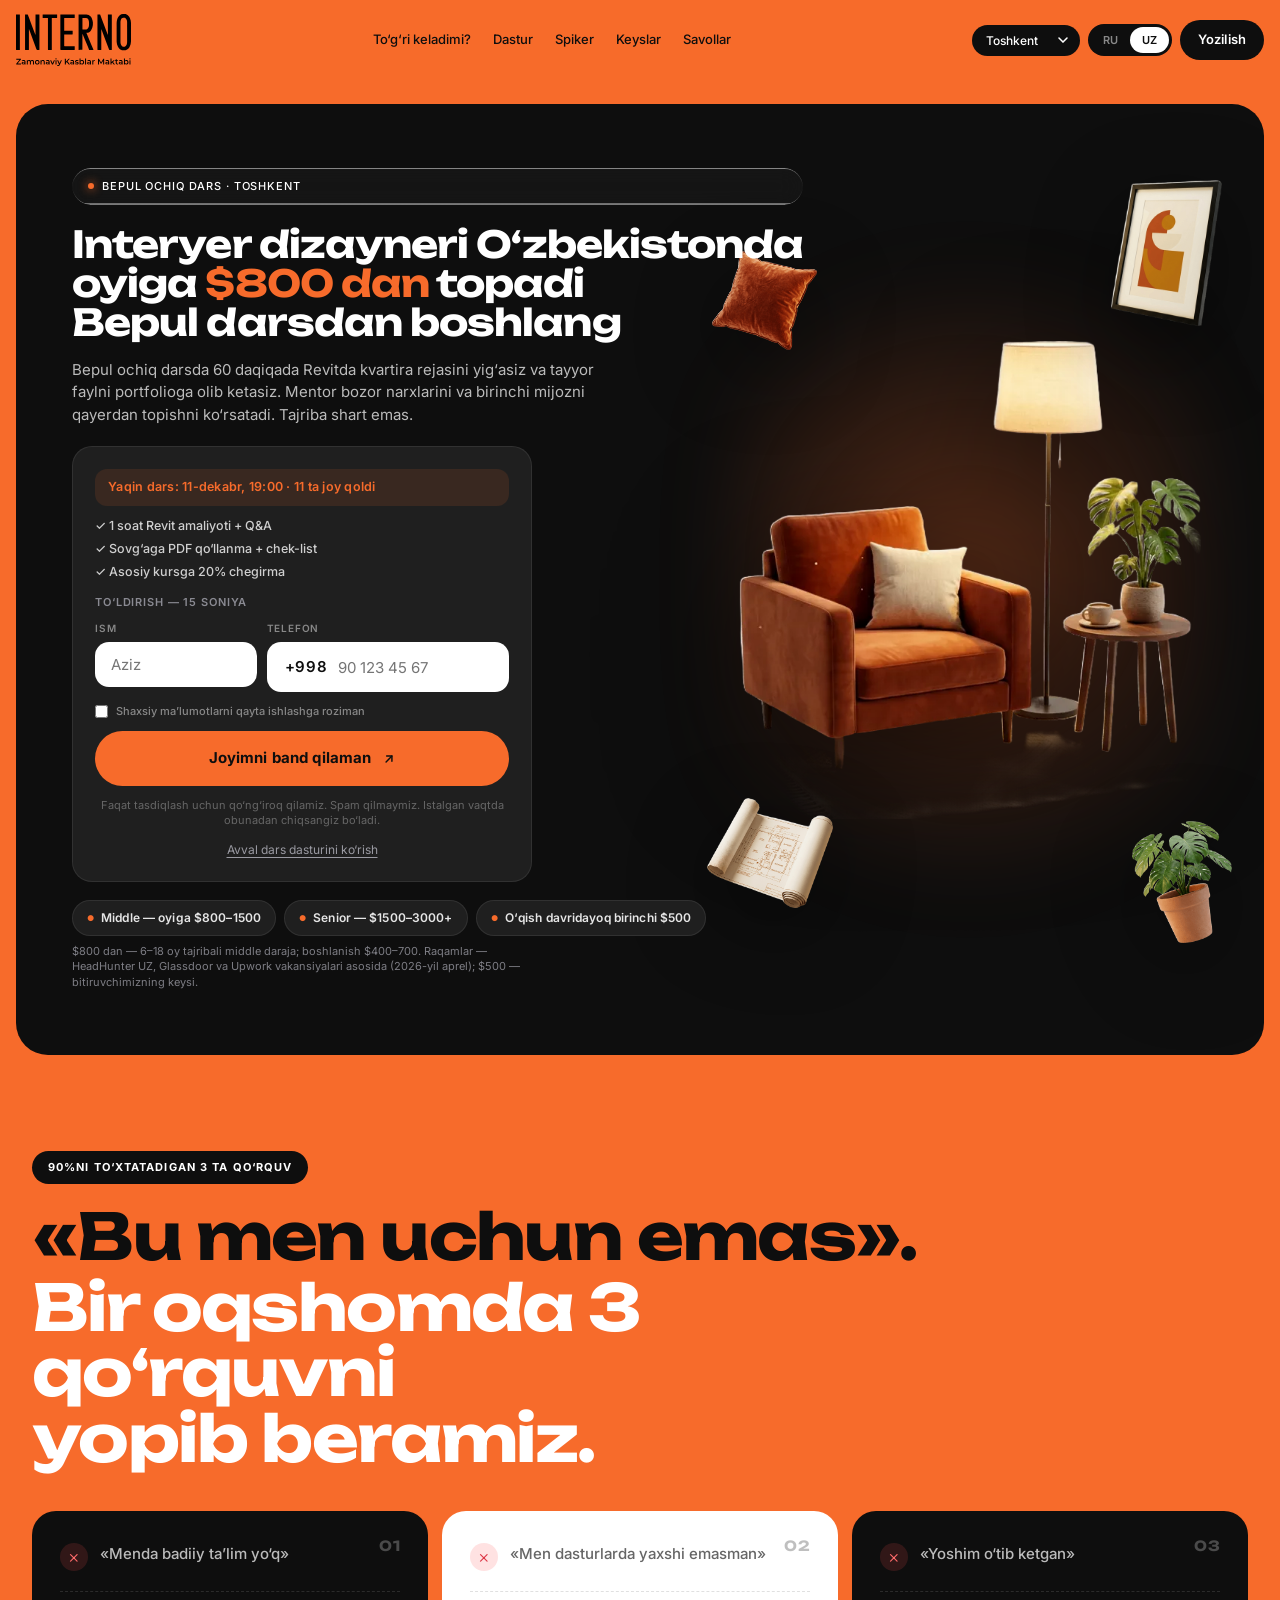
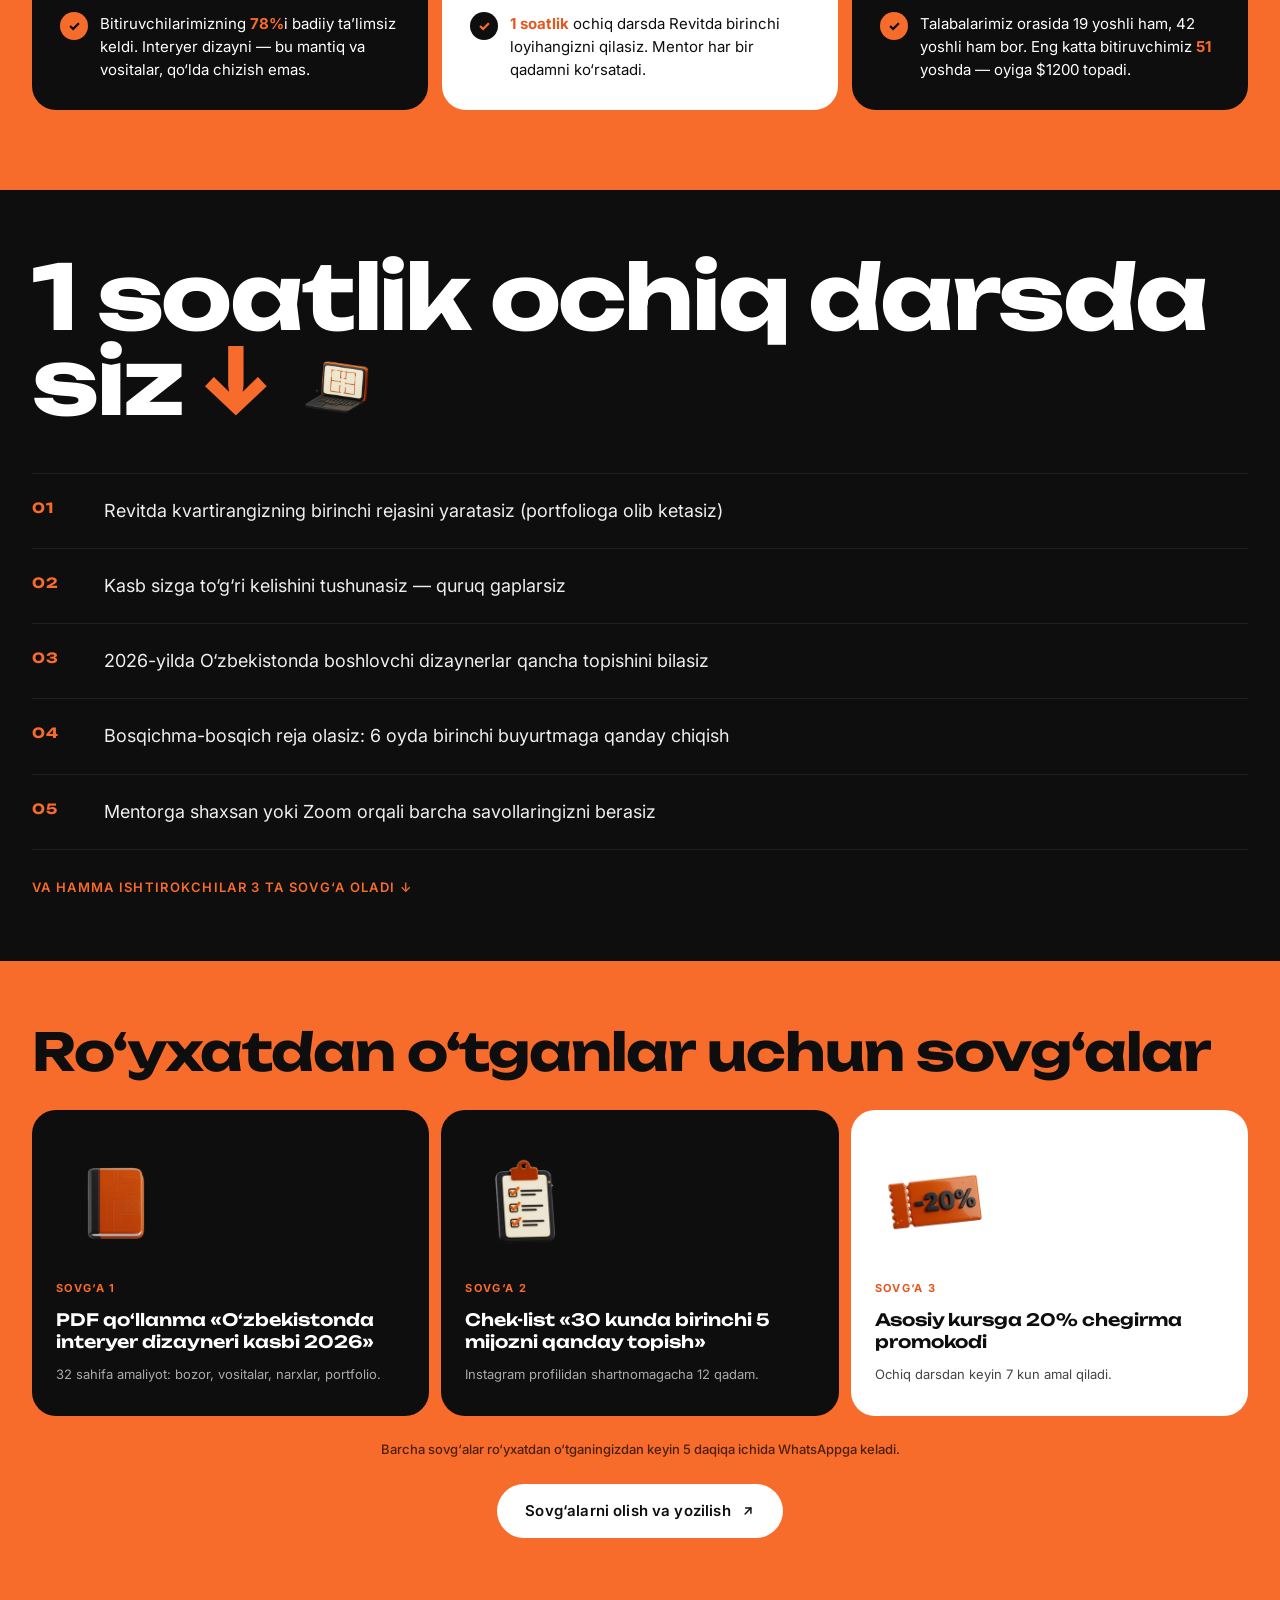
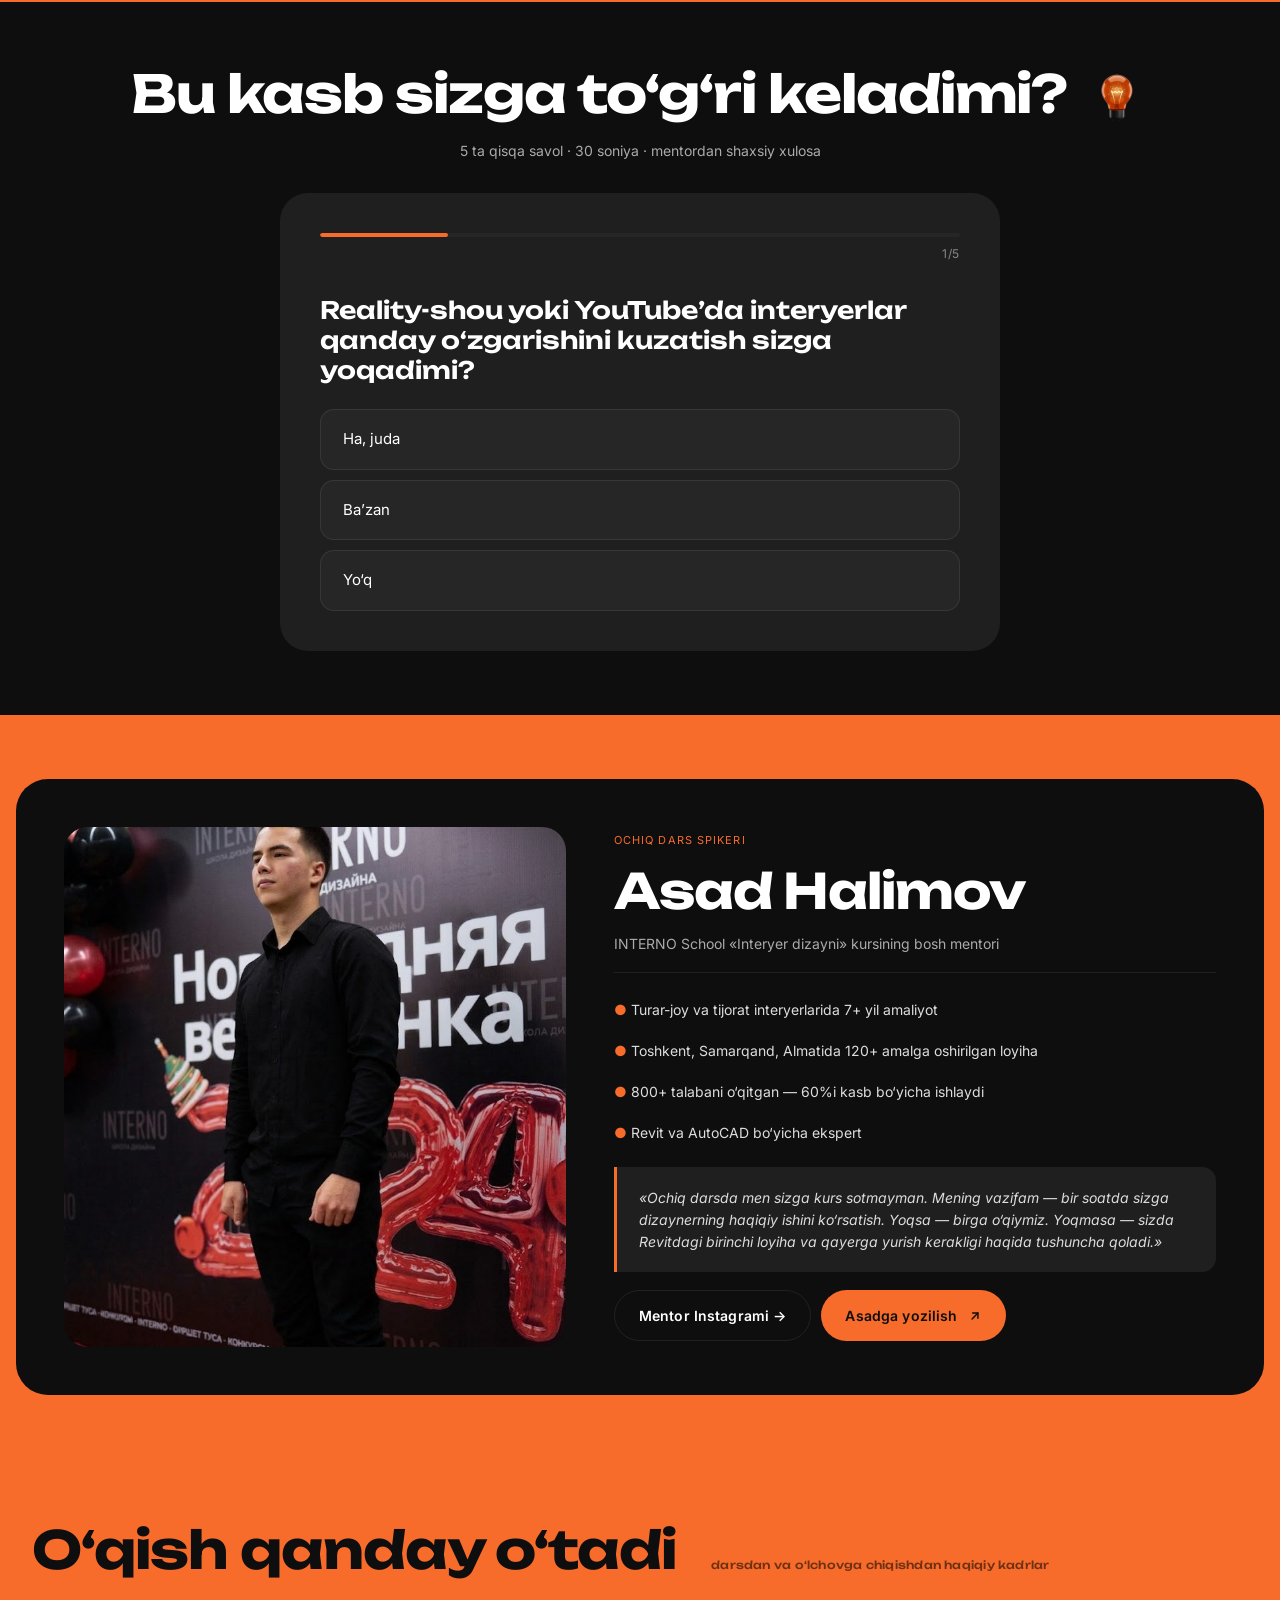
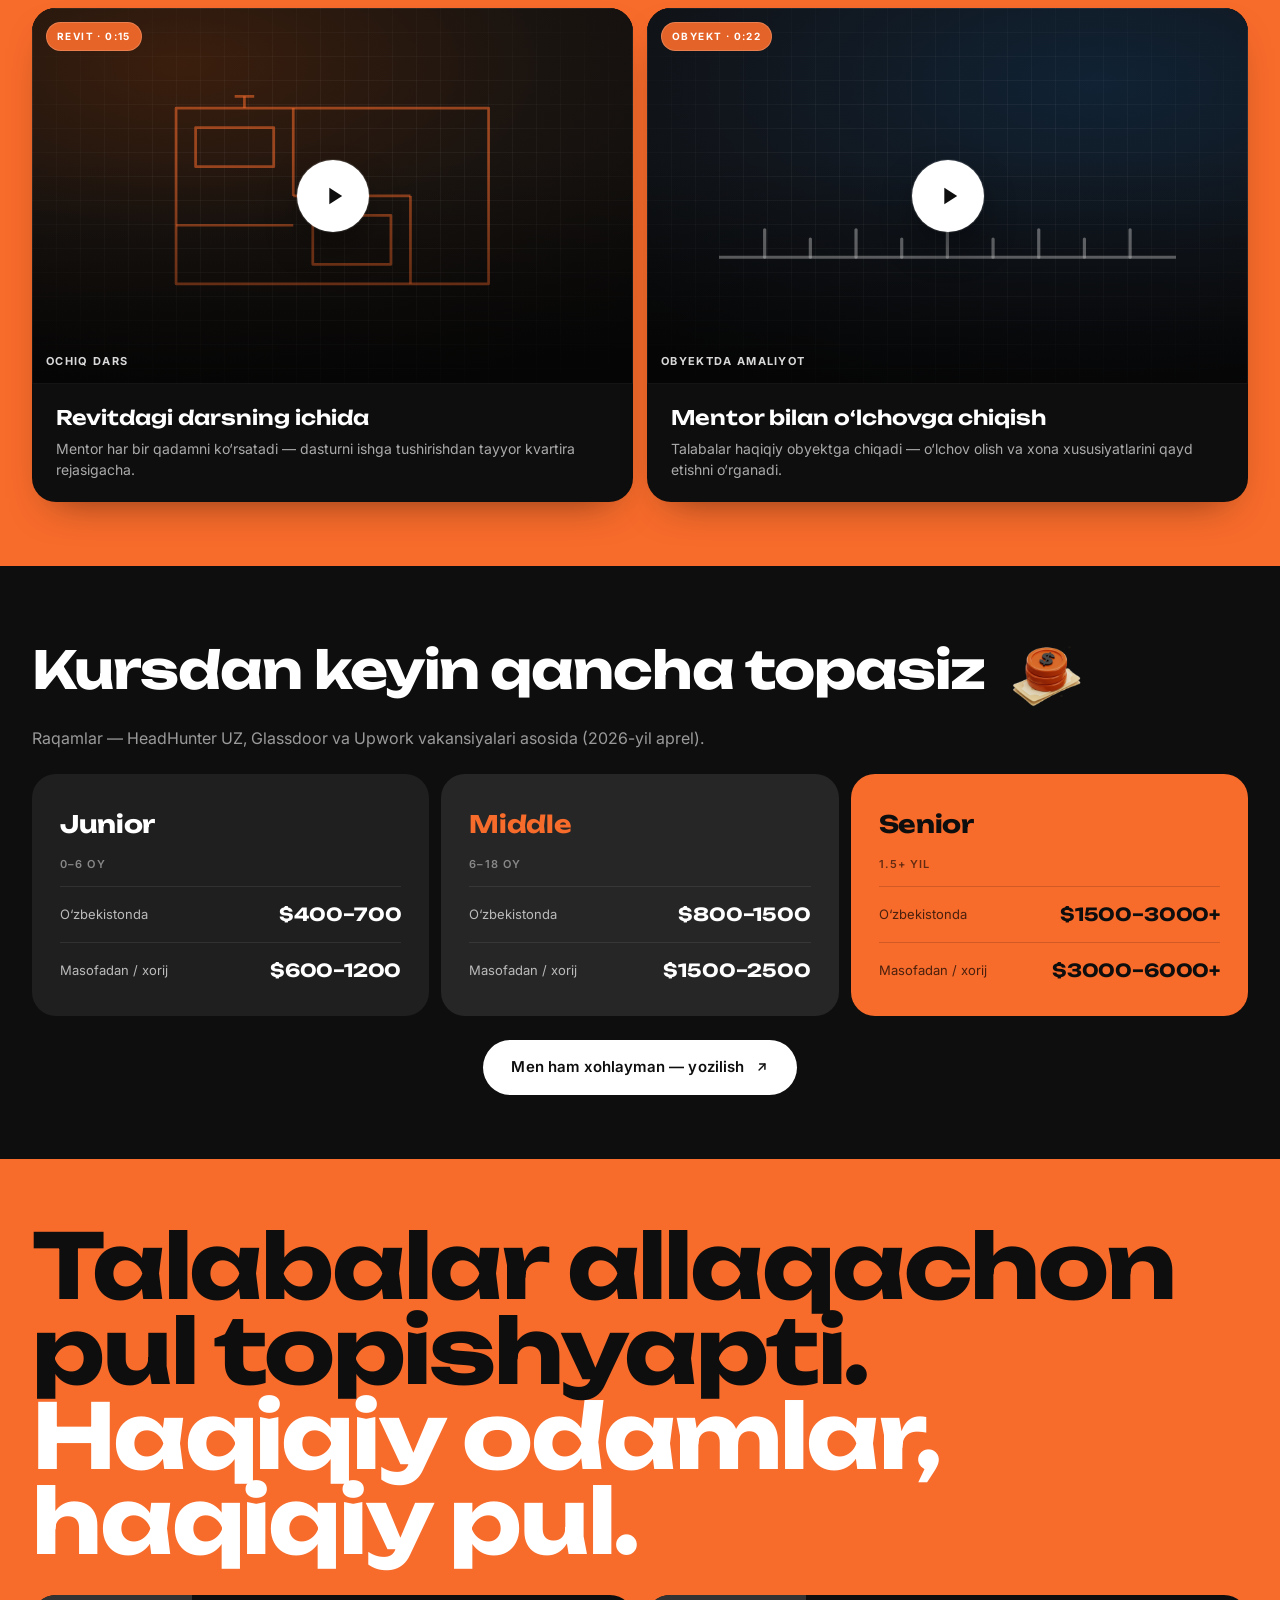
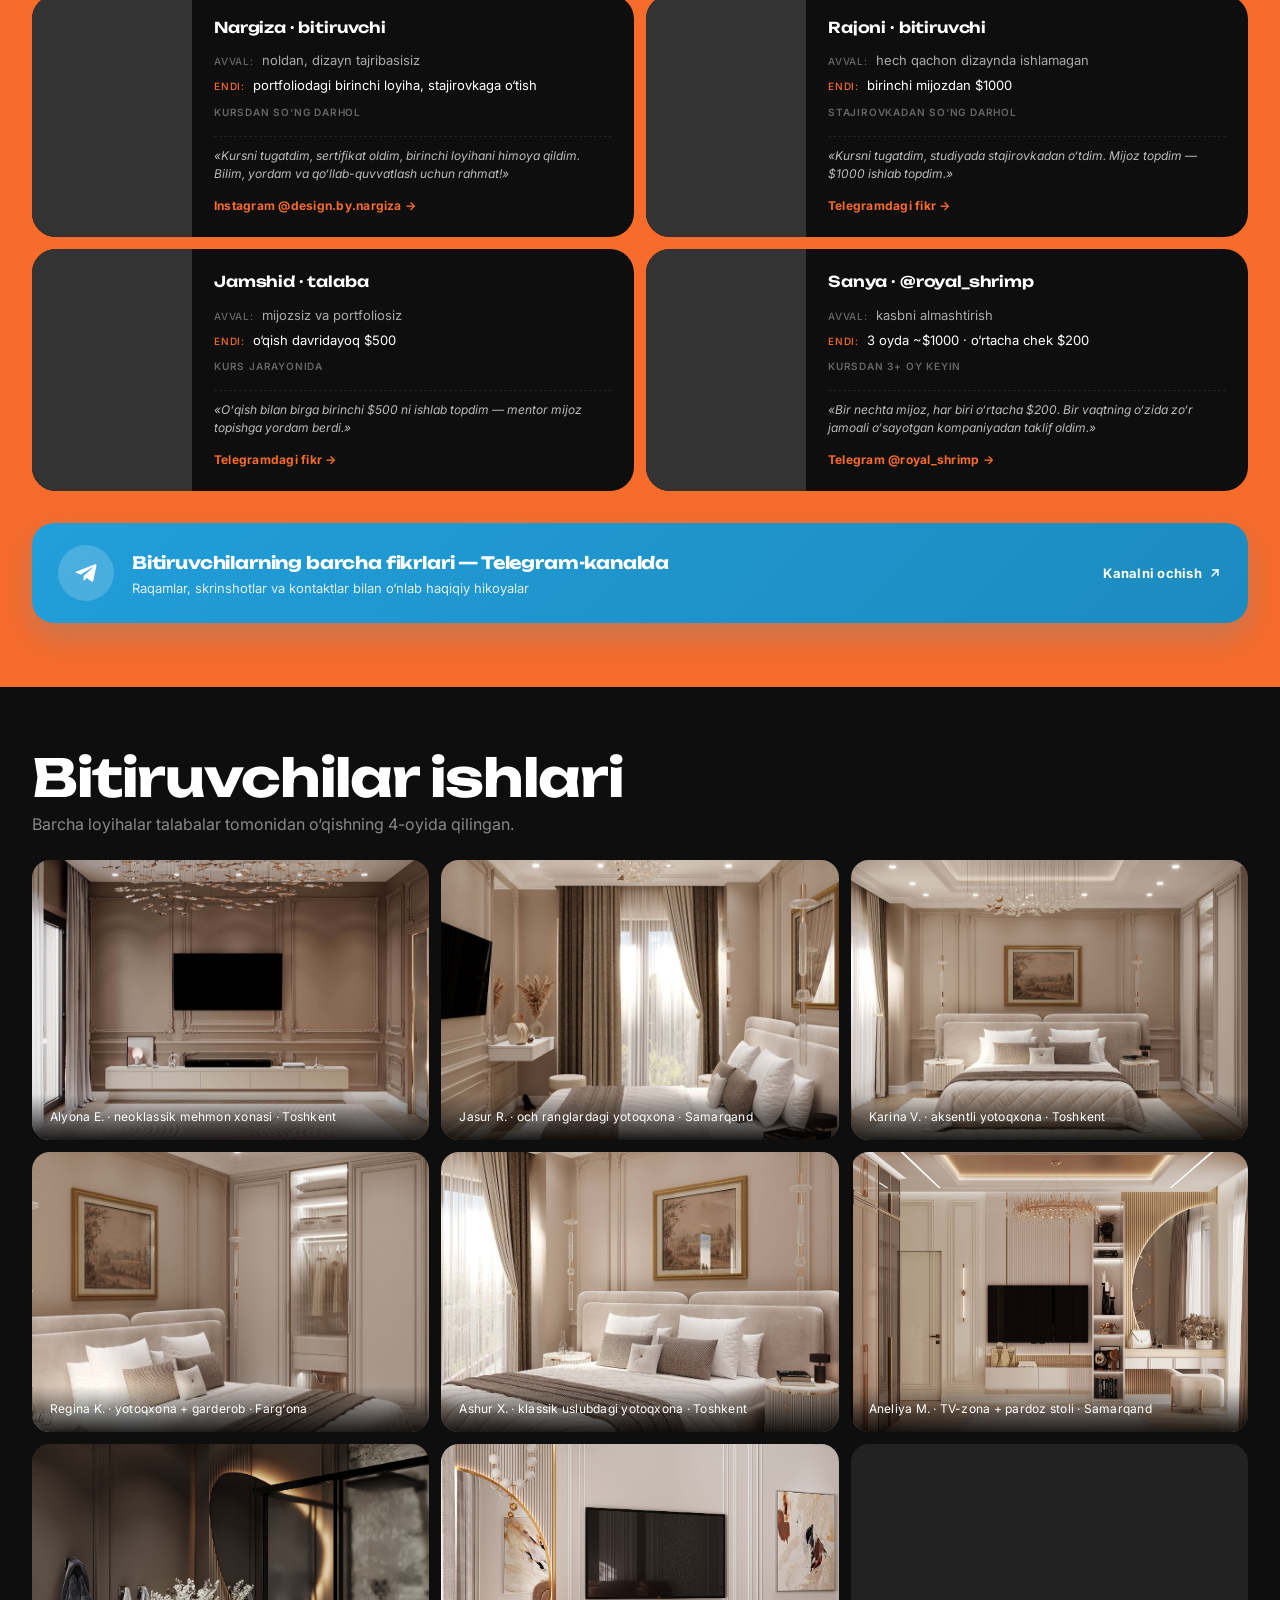
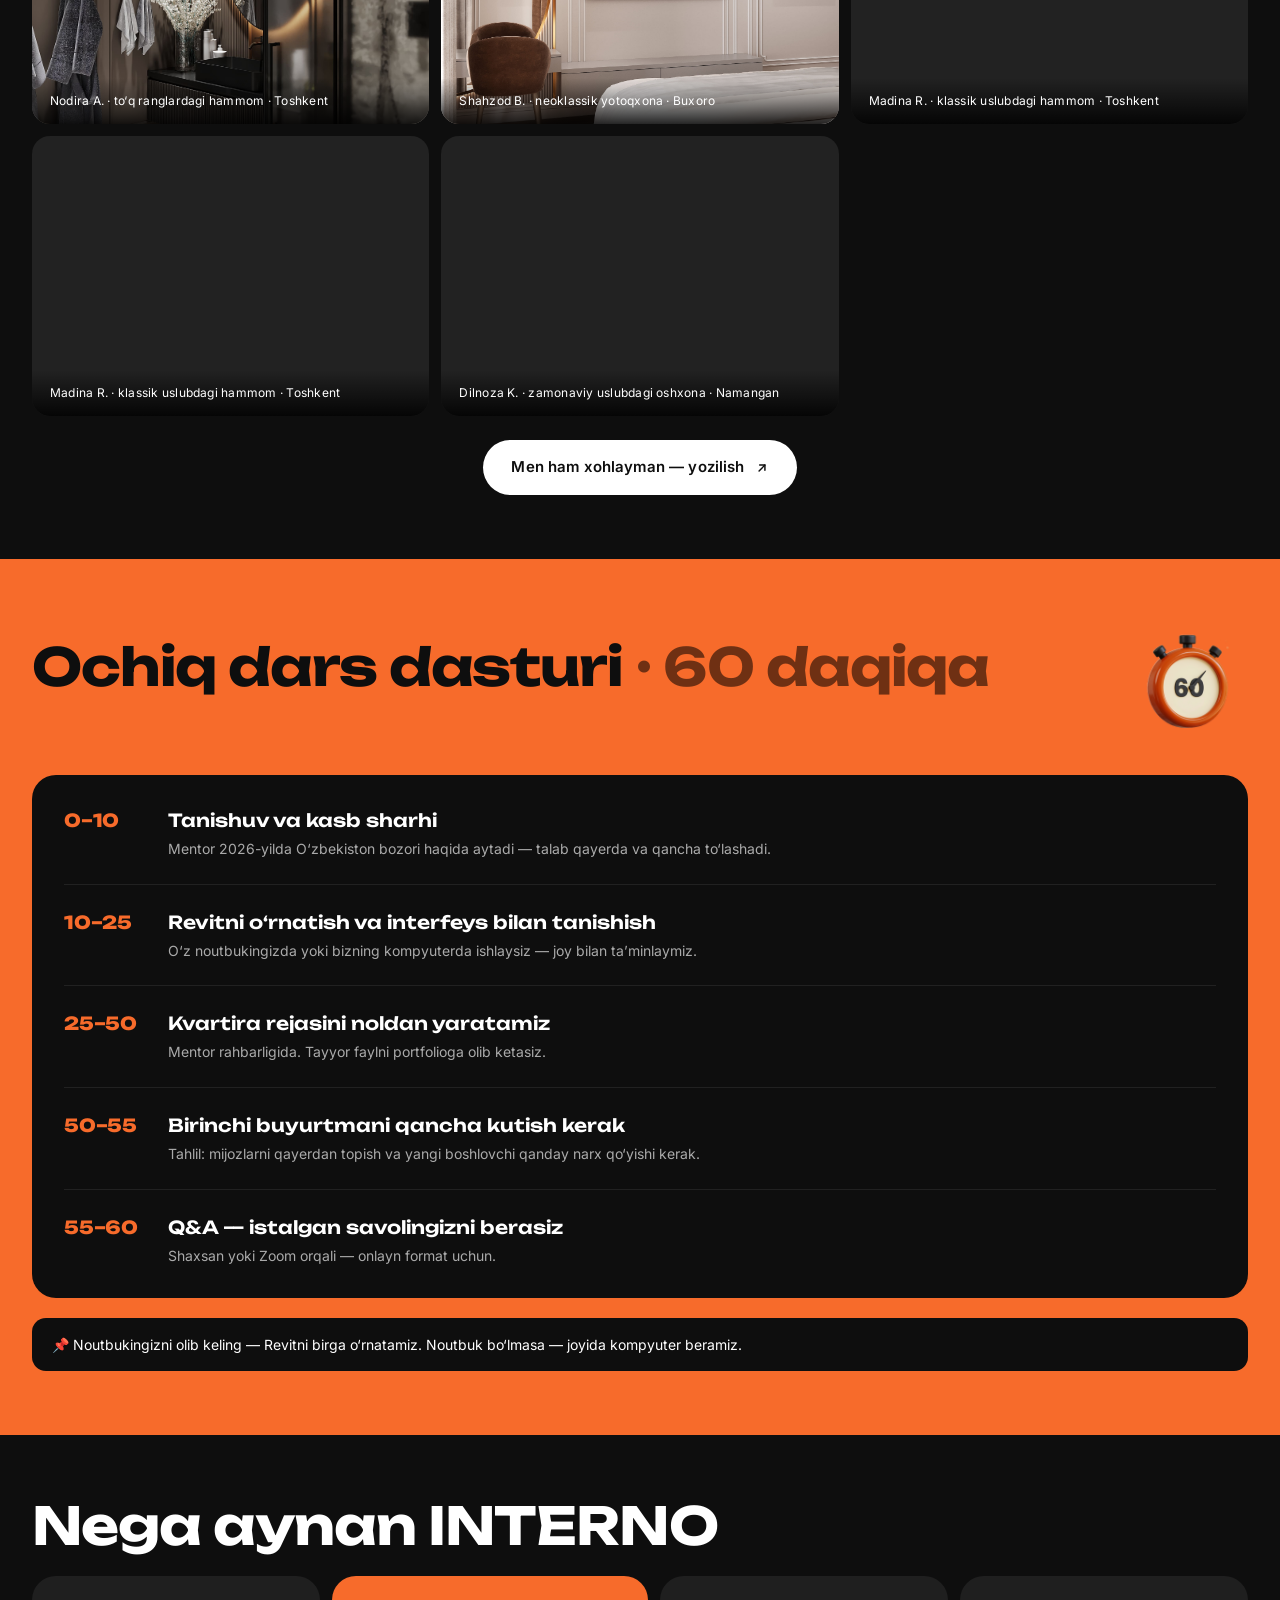
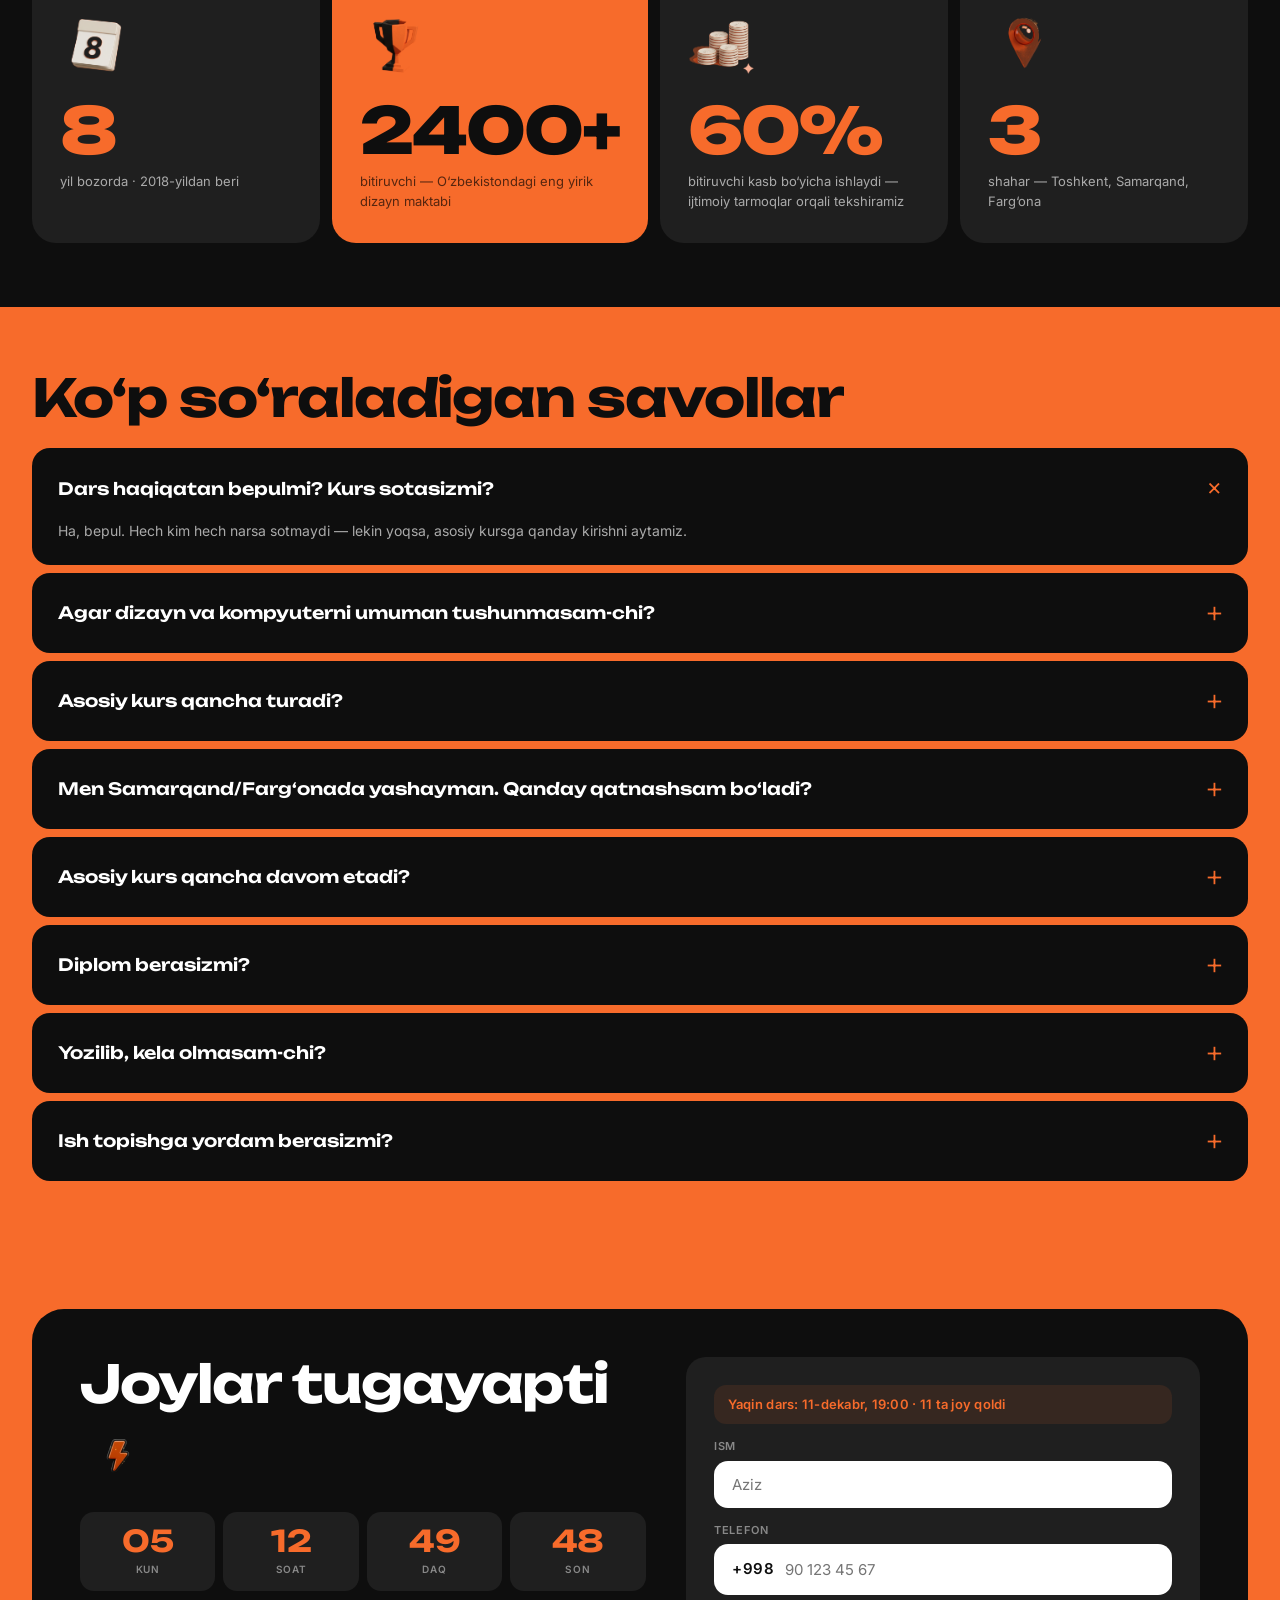
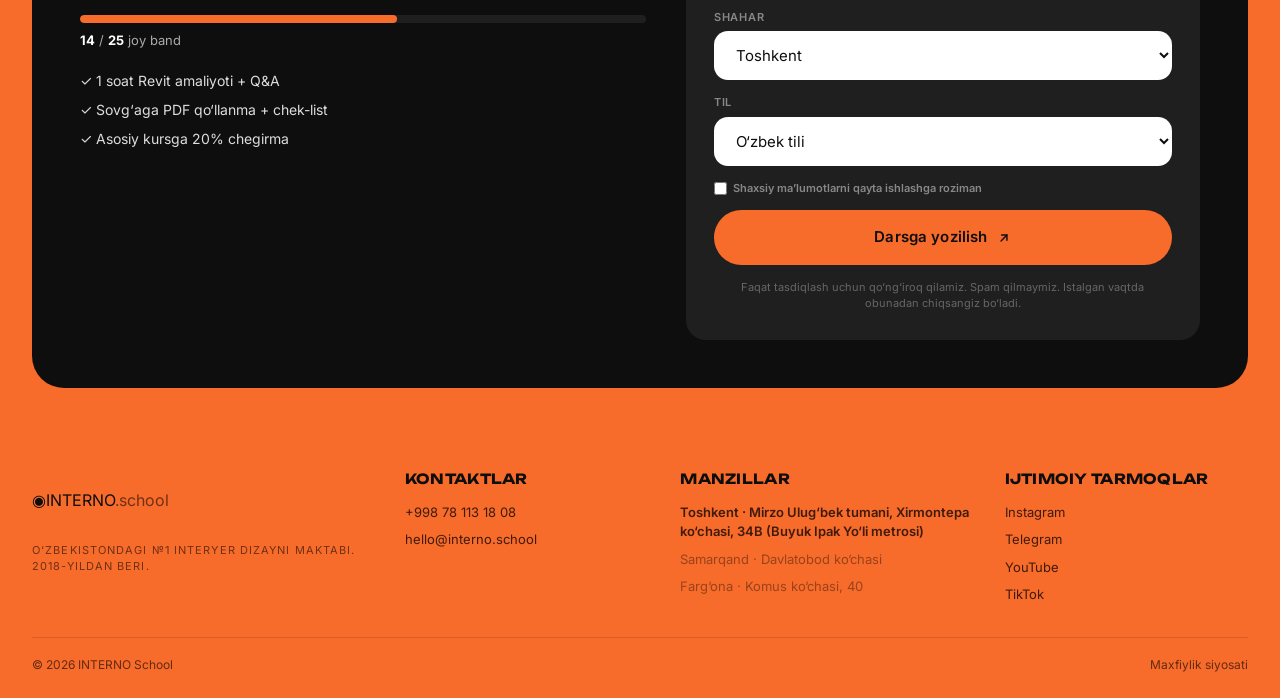
==== commit 06752eb4: "UZ hero: lead with "$800 dan", keep the figure consistent with the salary block The headline number " ====
--- a/index.html
+++ b/index.html
@@ -248,12 +248,12 @@
     "hero.alt":"Dizaynerlik interyerining 3D kompozitsiyasi",
     /* --- A/B, вариант B (uz): оффер строится вокруг дохода --- */
     "hero.title1@b":"Interyer dizayneri O‘zbekistonda",
-    "hero.title2@b":"oyiga <em>$400–700</em> topadi",
+    "hero.title2@b":"oyiga <em>$800 dan</em> topadi",
     "hero.title3@b":"Bepul darsdan boshlang",
     "hero.subtitle@b":"Bepul ochiq darsda 60 daqiqada Revitda kvartira rejasini yig‘asiz va tayyor faylni portfolioga olib ketasiz. Mentor bozor narxlarini va birinchi mijozni qayerdan topishni ko‘rsatadi. Tajriba shart emas.",
     "hero.cta@b":"Joyimni band qilaman",
-    "hero.proof1":"Junior — oyiga $400–700","hero.proof2":"Middle — $800–1500","hero.proof3":"O‘qish davridayoq birinchi $500",
-    "hero.proofNote":"Raqamlar — HeadHunter UZ, Glassdoor va Upwork vakansiyalari asosida (2026-yil aprel); $500 — bitiruvchimizning keysi.",
+    "hero.proof1":"Middle — oyiga $800–1500","hero.proof2":"Senior — $1500–3000+","hero.proof3":"O‘qish davridayoq birinchi $500",
+    "hero.proofNote":"$800 dan — 6–18 oy tajribali middle daraja; boshlanish $400–700. Raqamlar — HeadHunter UZ, Glassdoor va Upwork vakansiyalari asosida (2026-yil aprel); $500 — bitiruvchimizning keysi.",
     "hero.formTitle":"To‘ldirish — 15 soniya",
     "hero.program":"Avval dars dasturini ko‘rish",
     "trust.t1":"Bozorda 8 yil","trust.t2":"2400+ bitiruvchi","trust.t3":"Amaliyotchi mentor","trust.t4":"O‘zbekistonning 3 shahri",
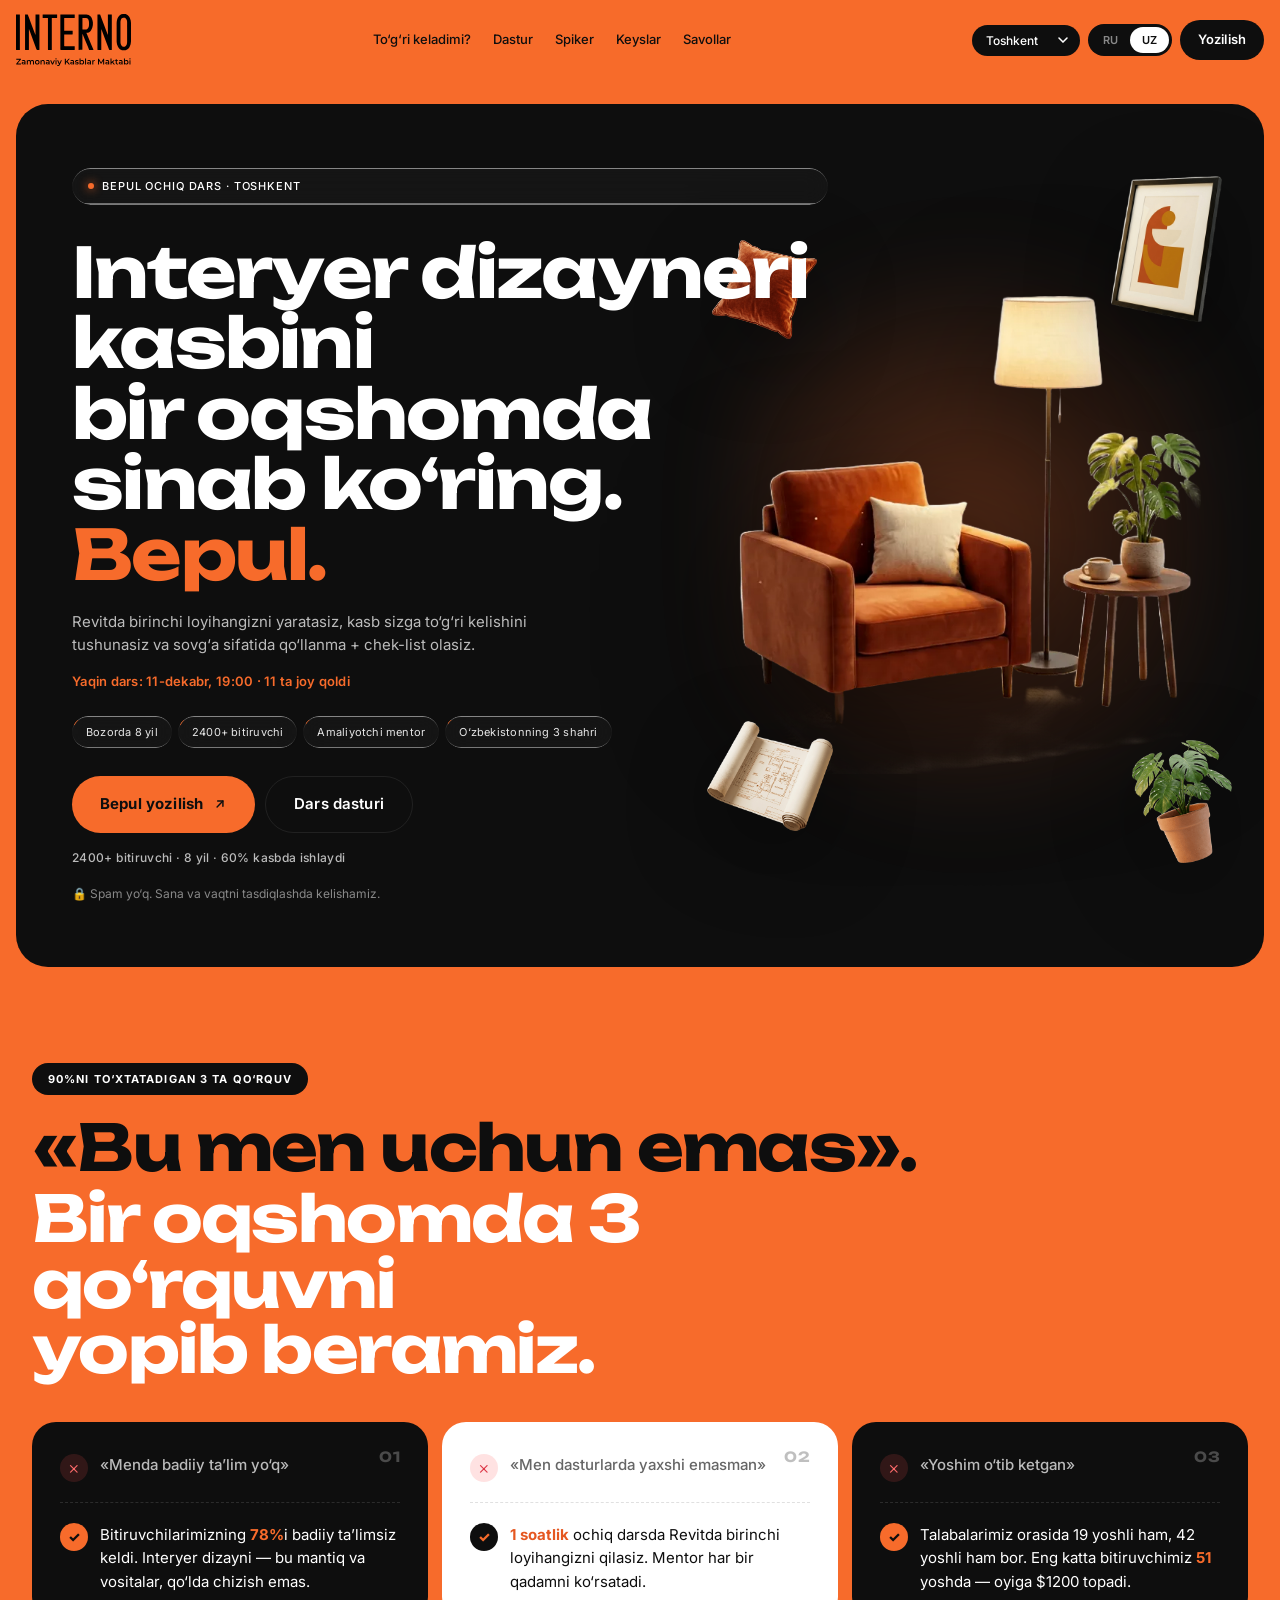
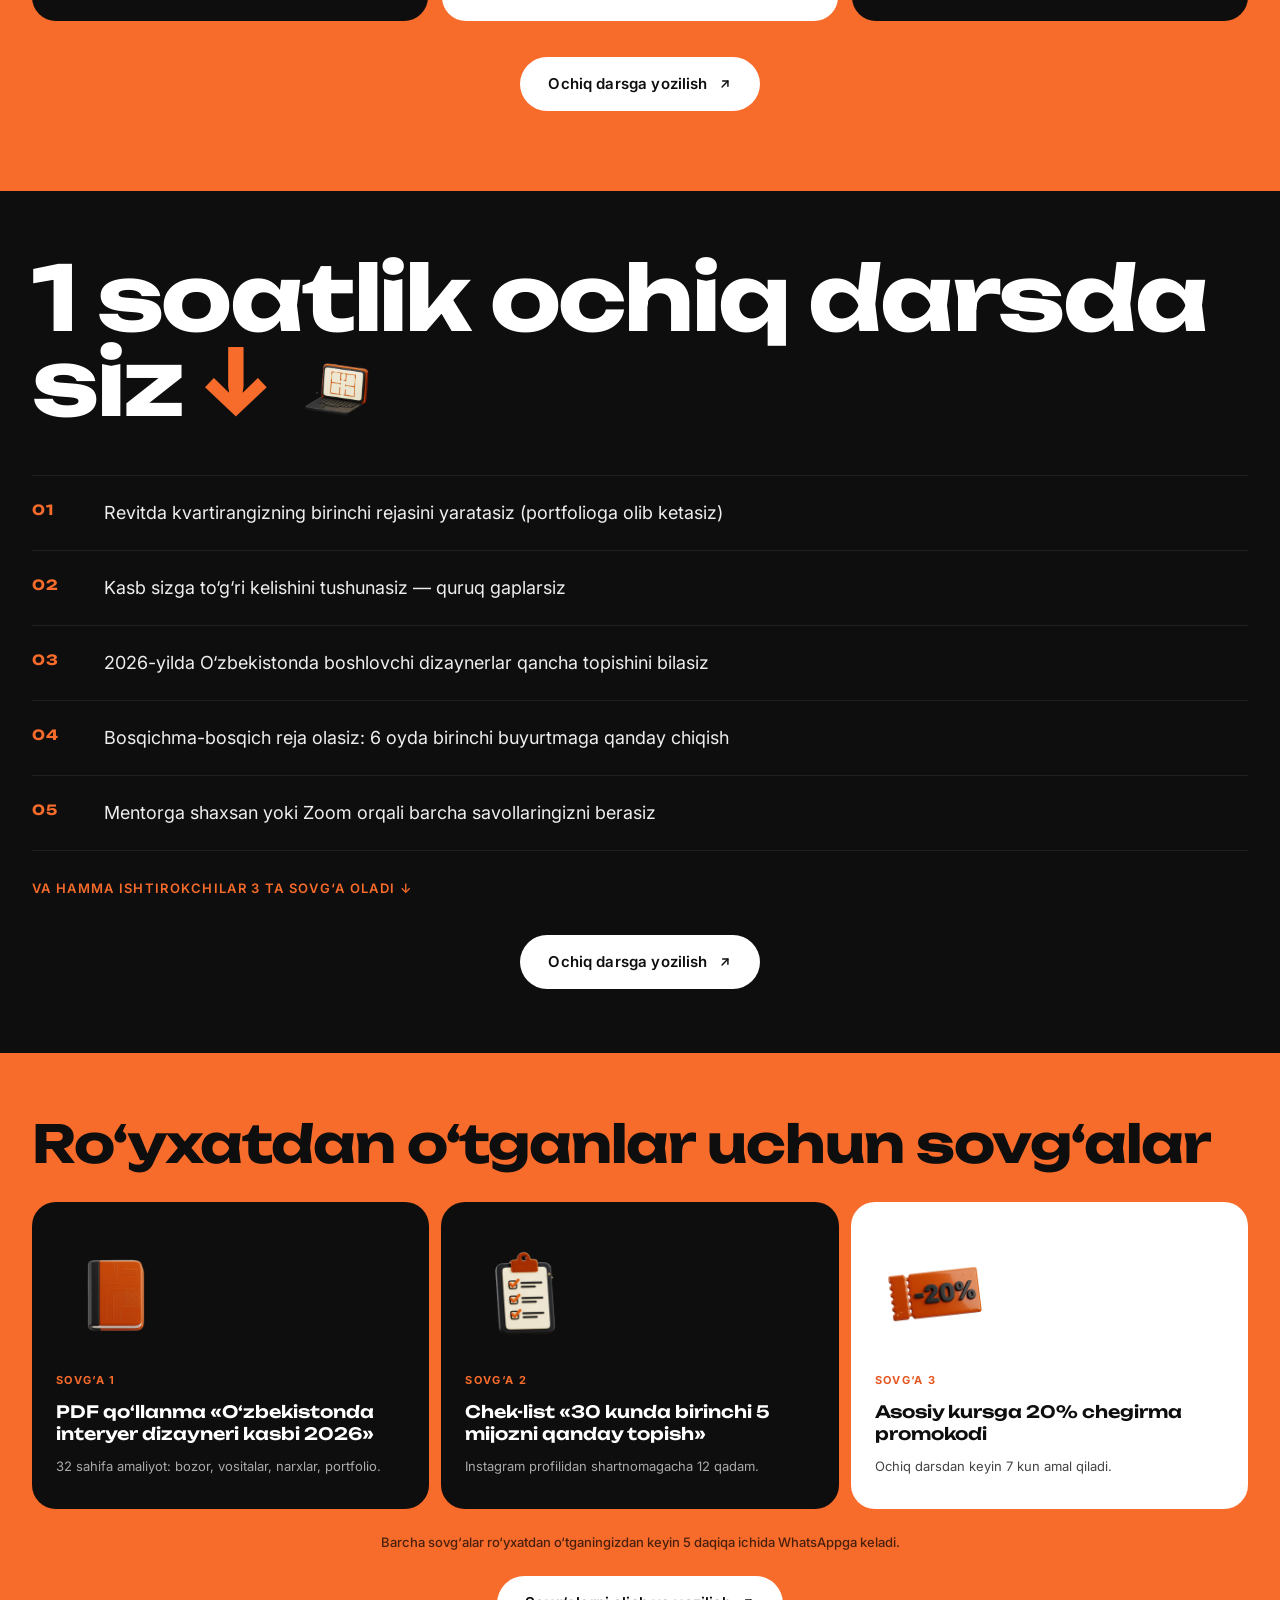
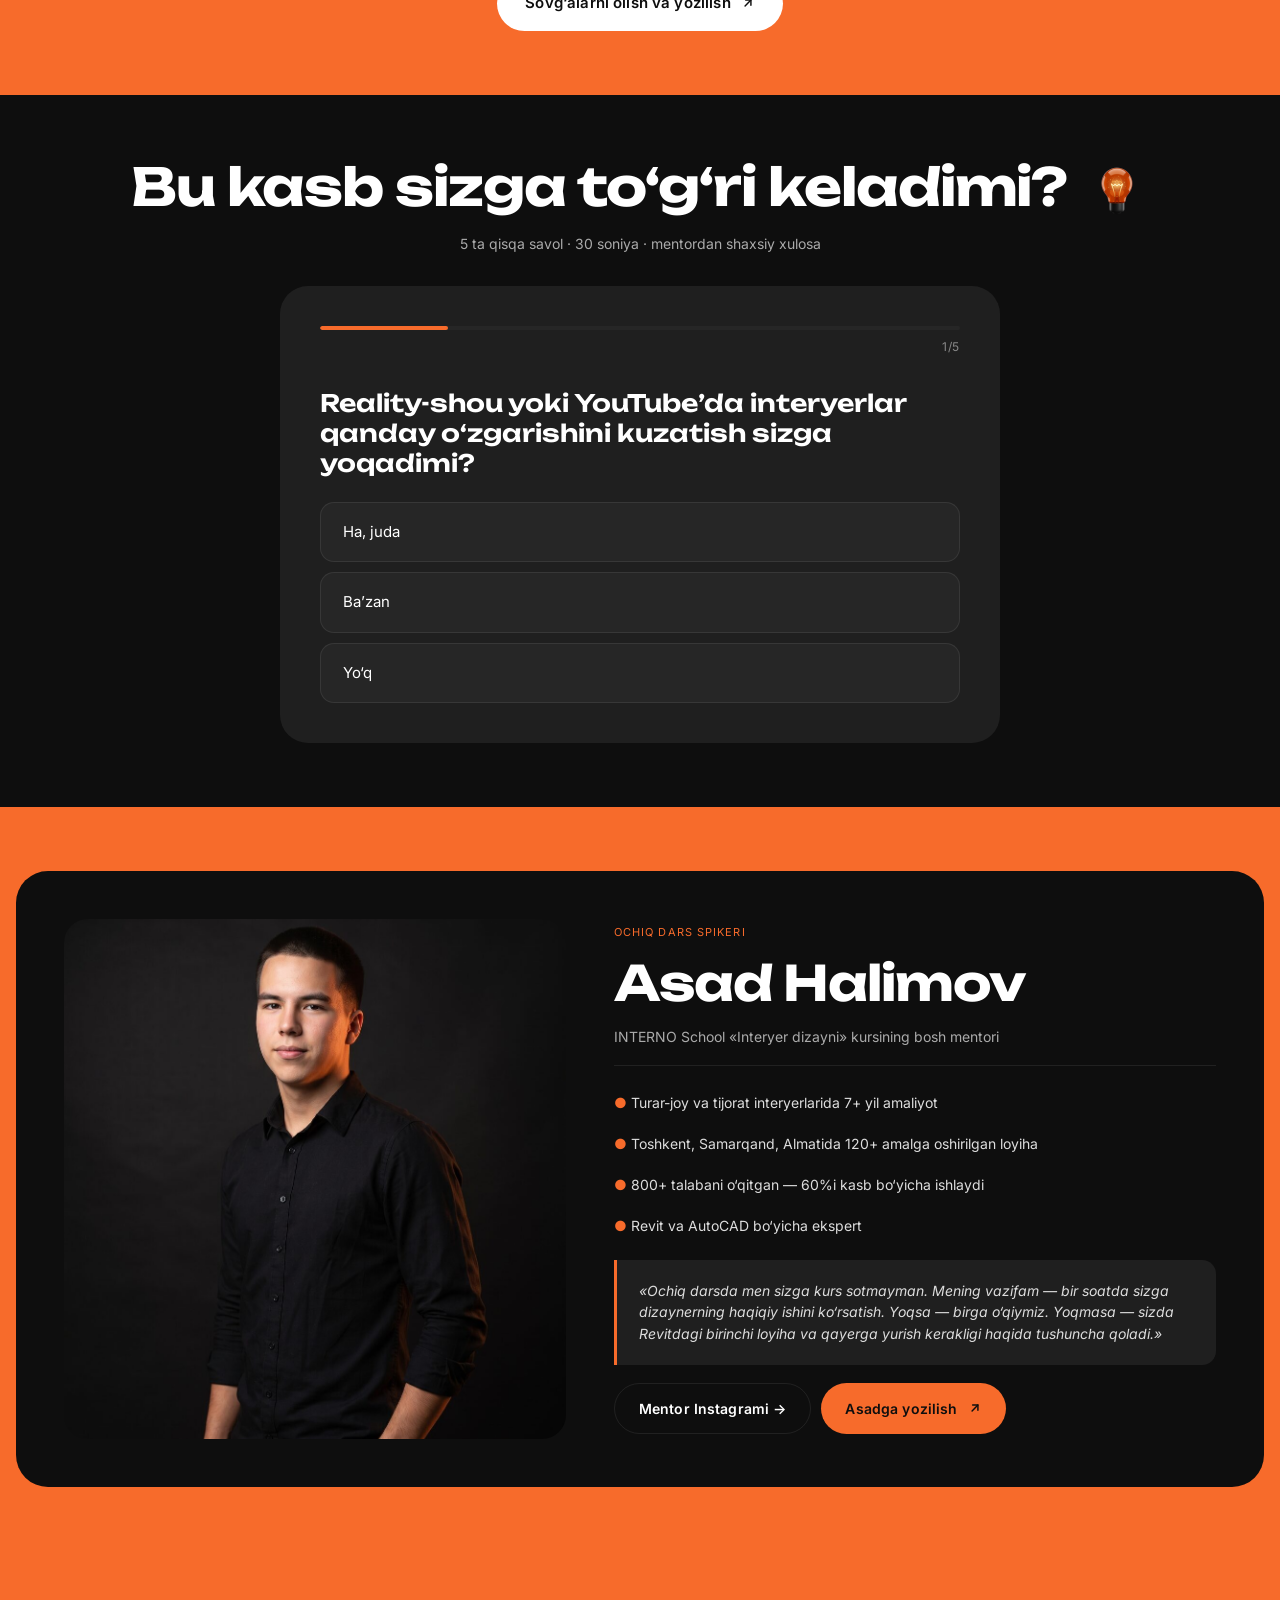
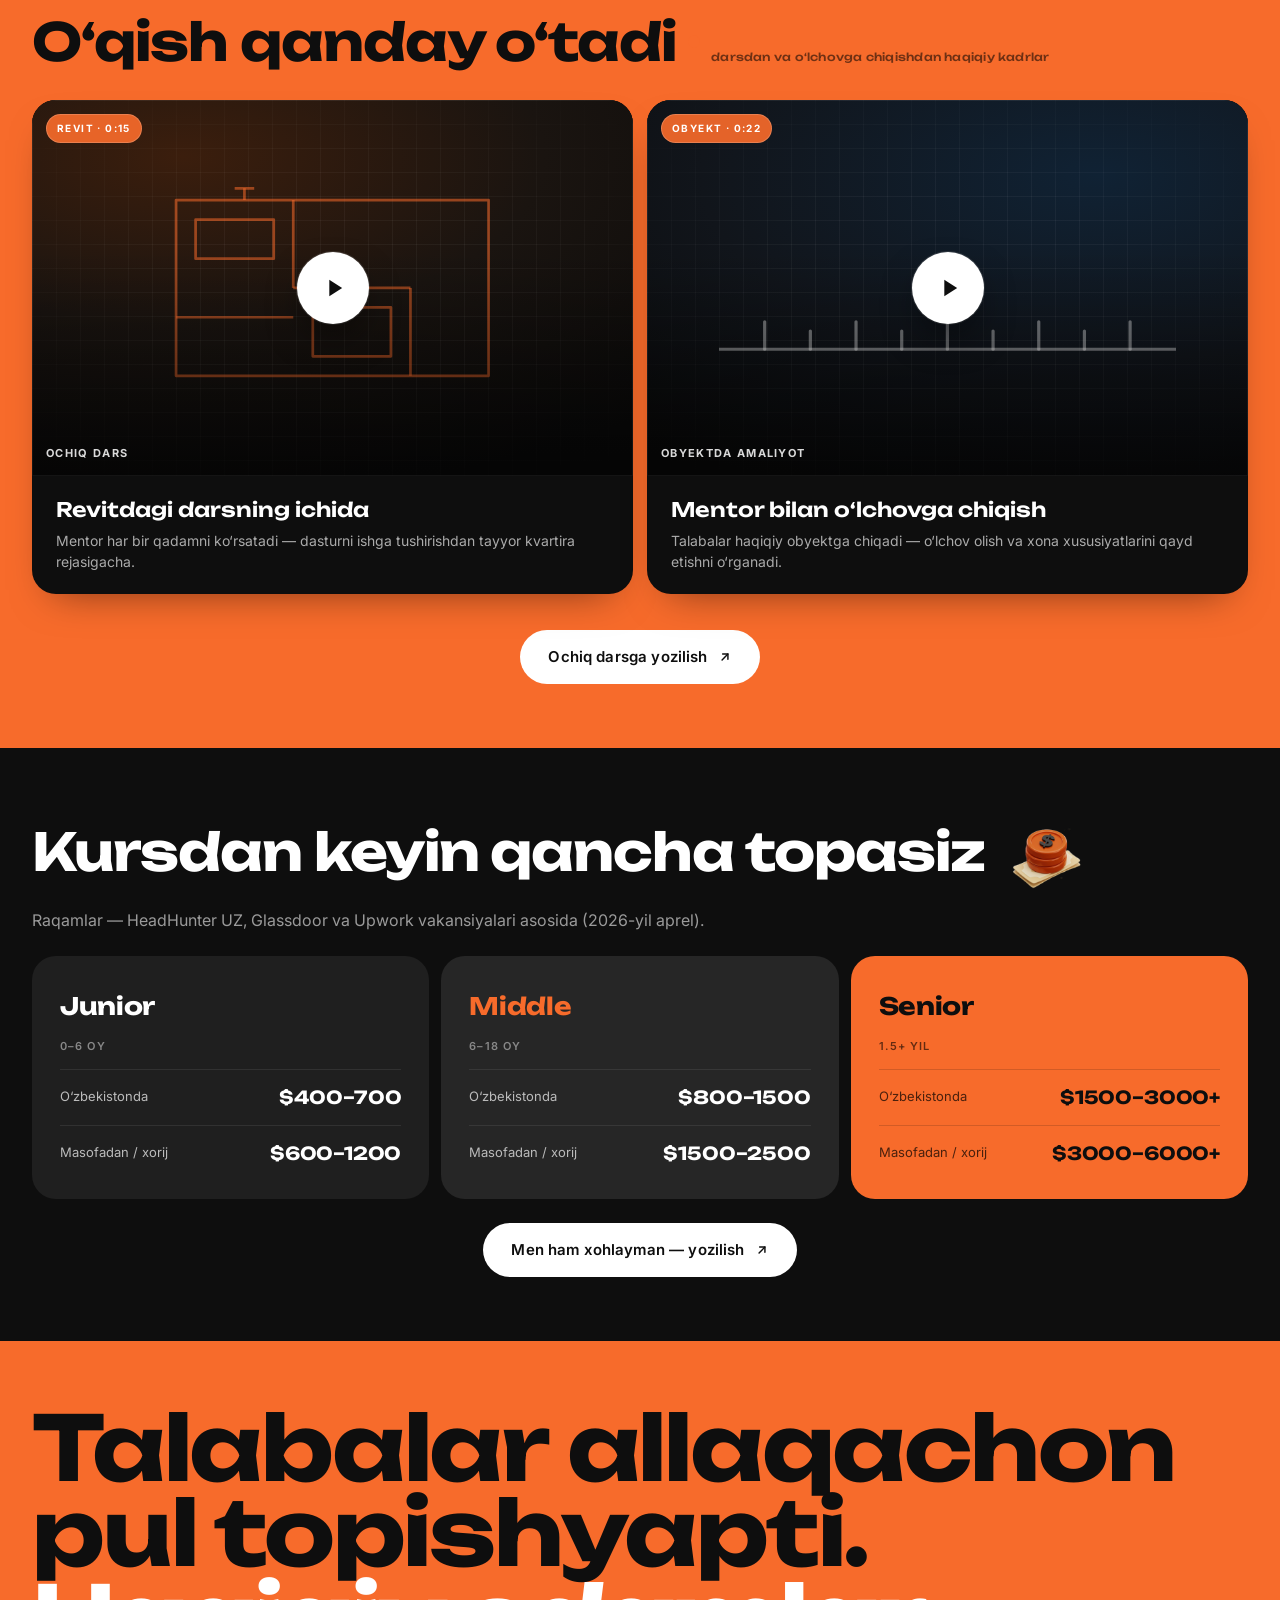
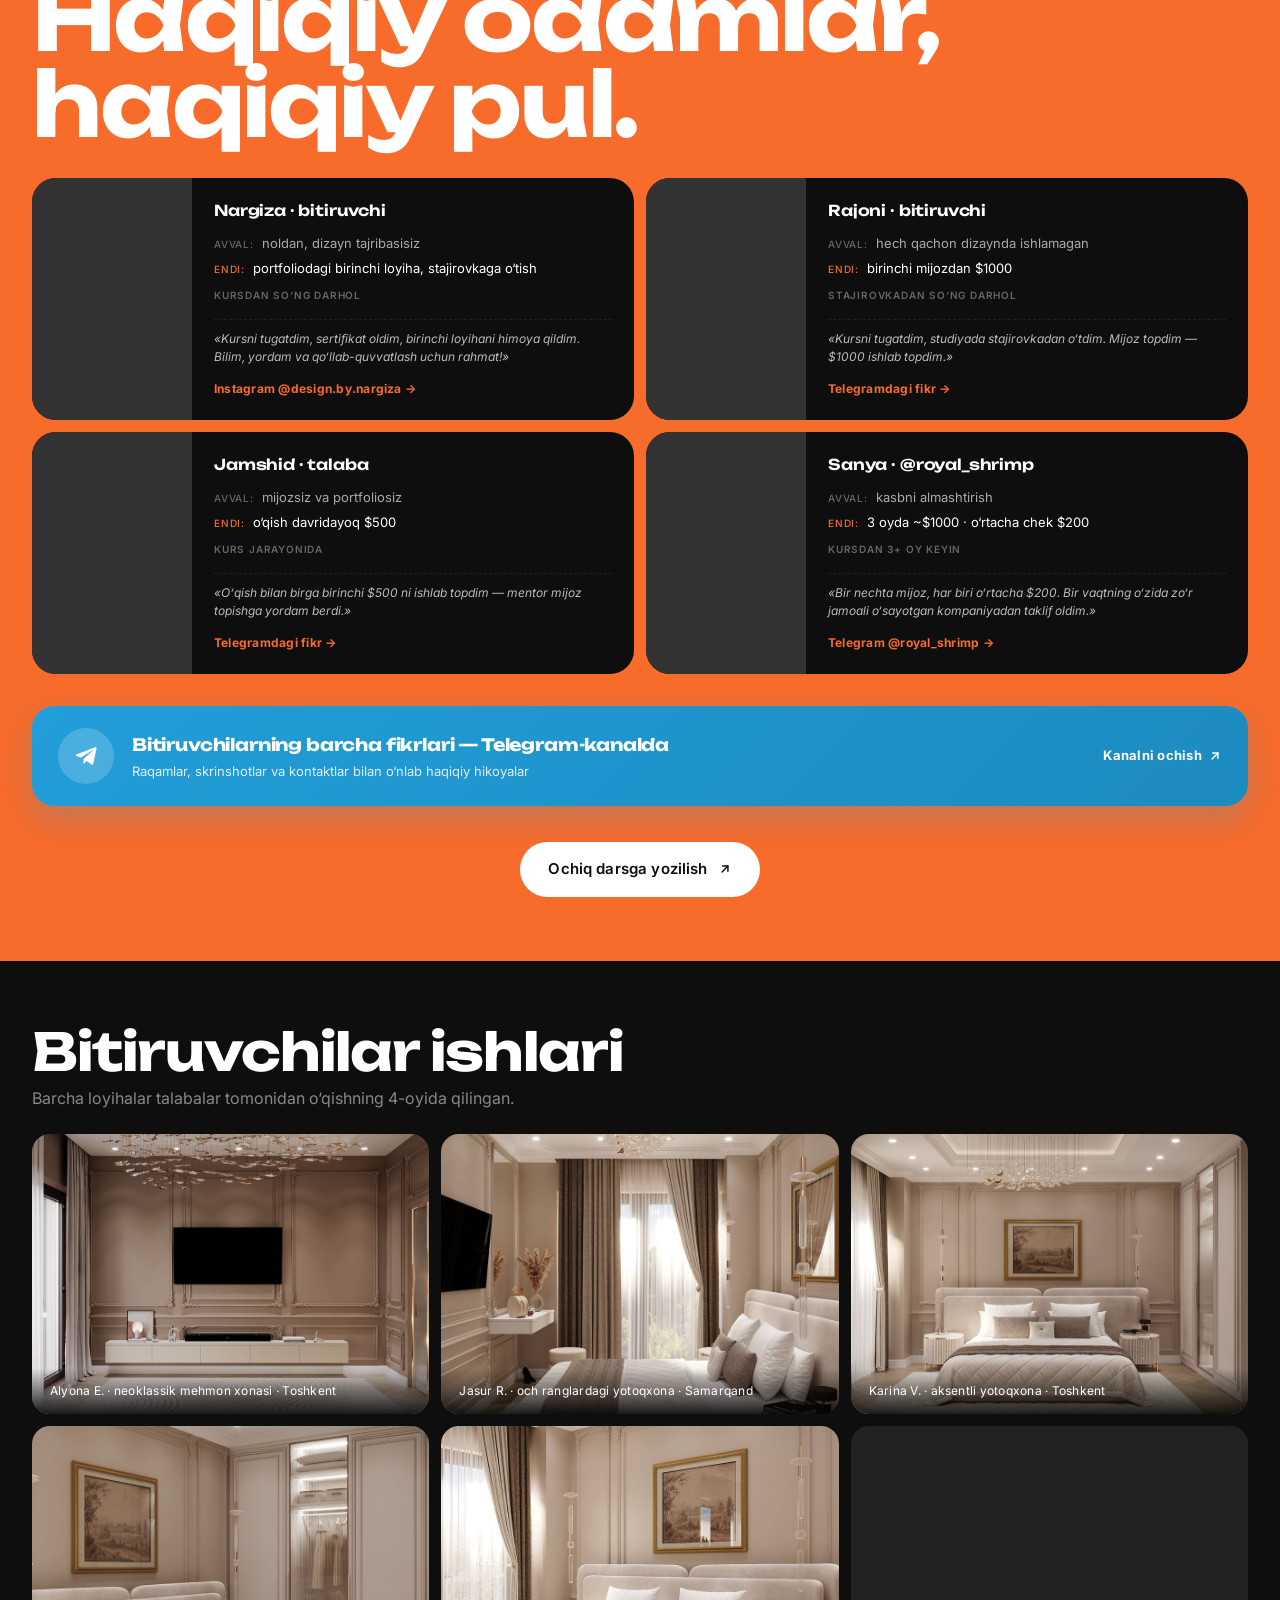
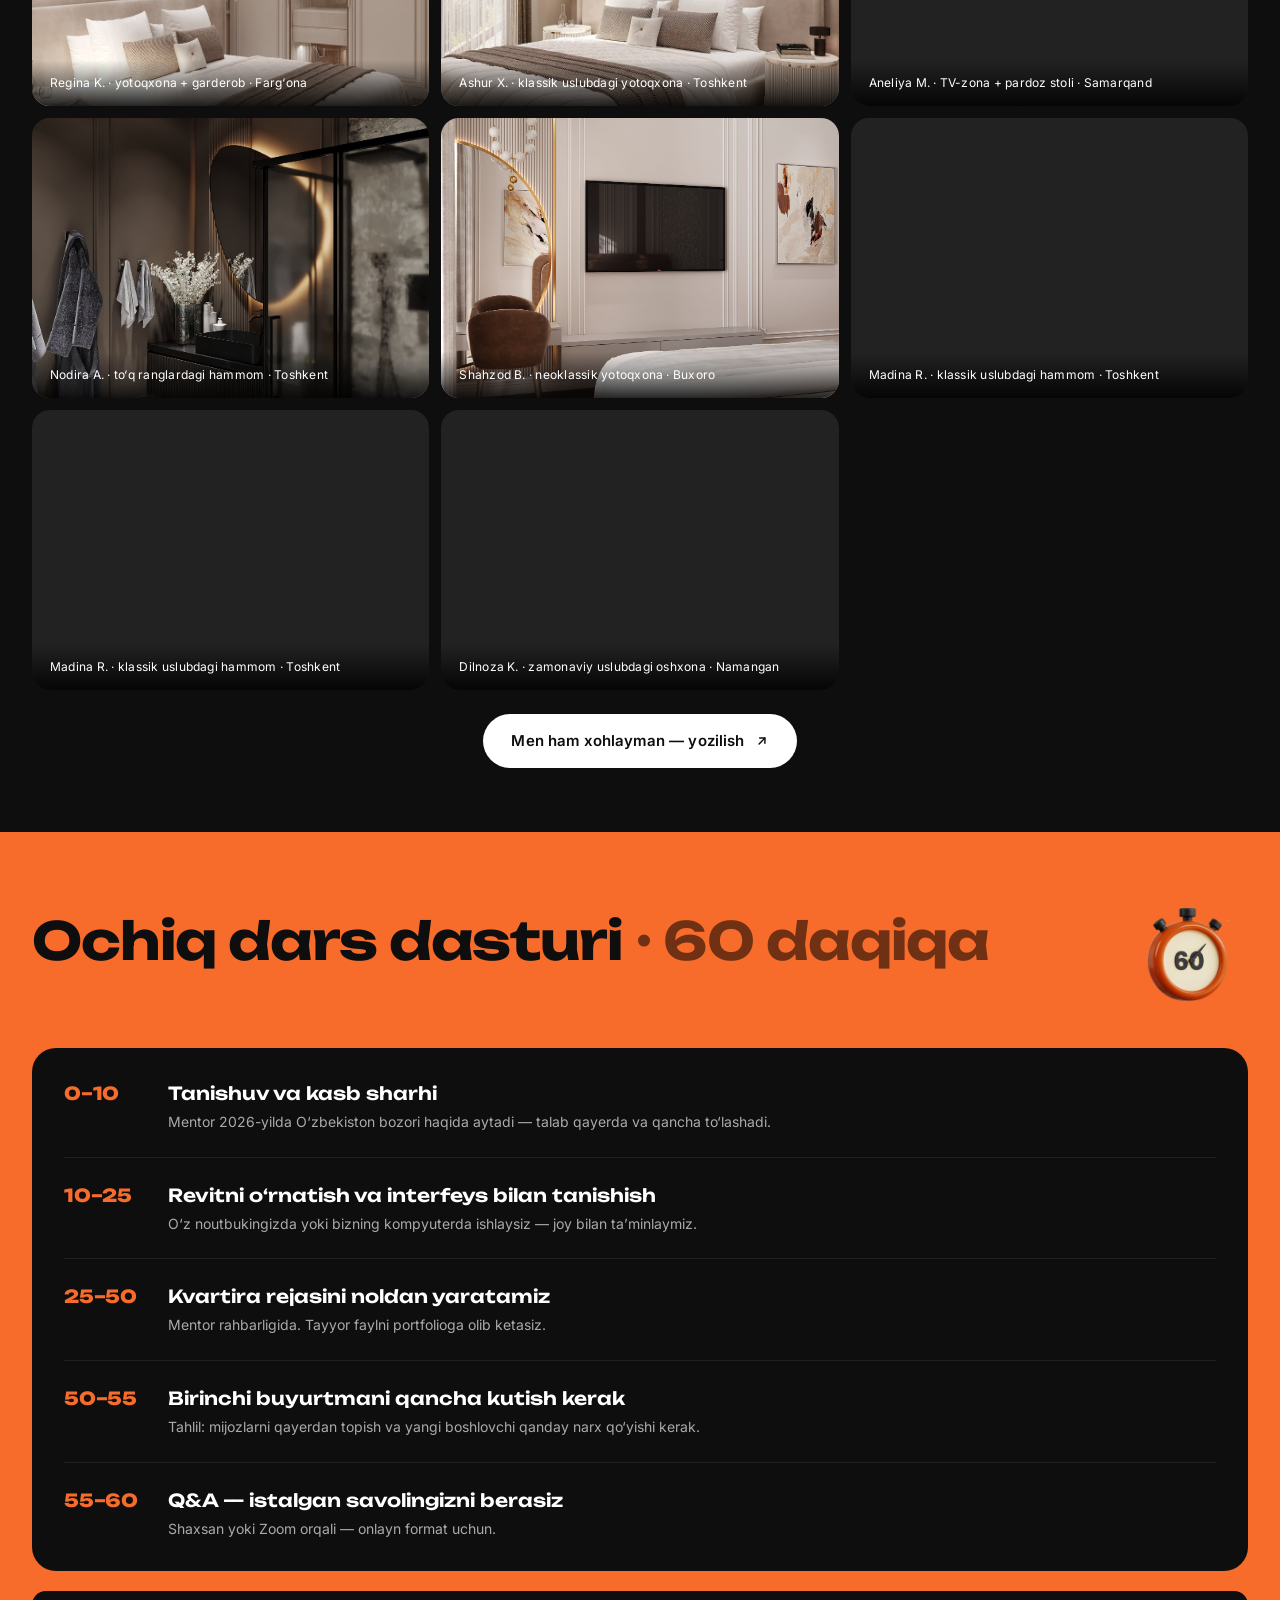
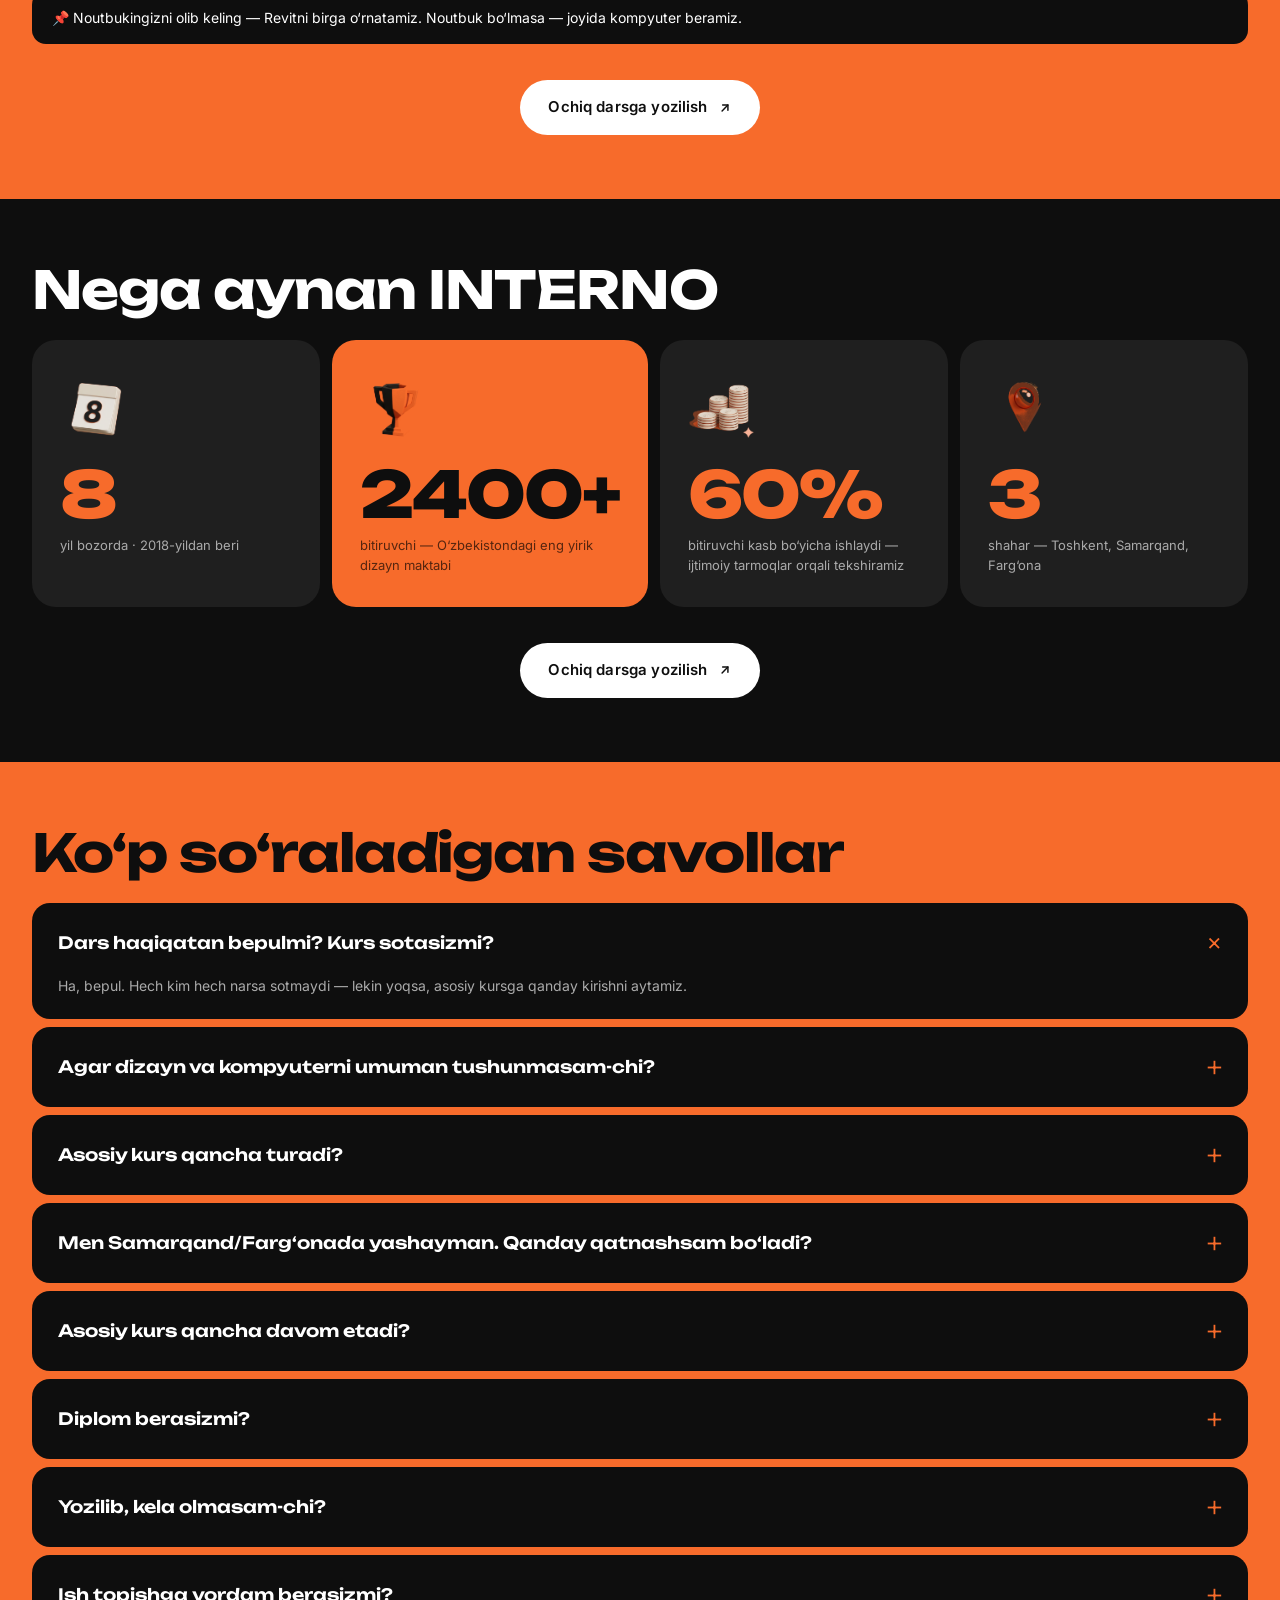
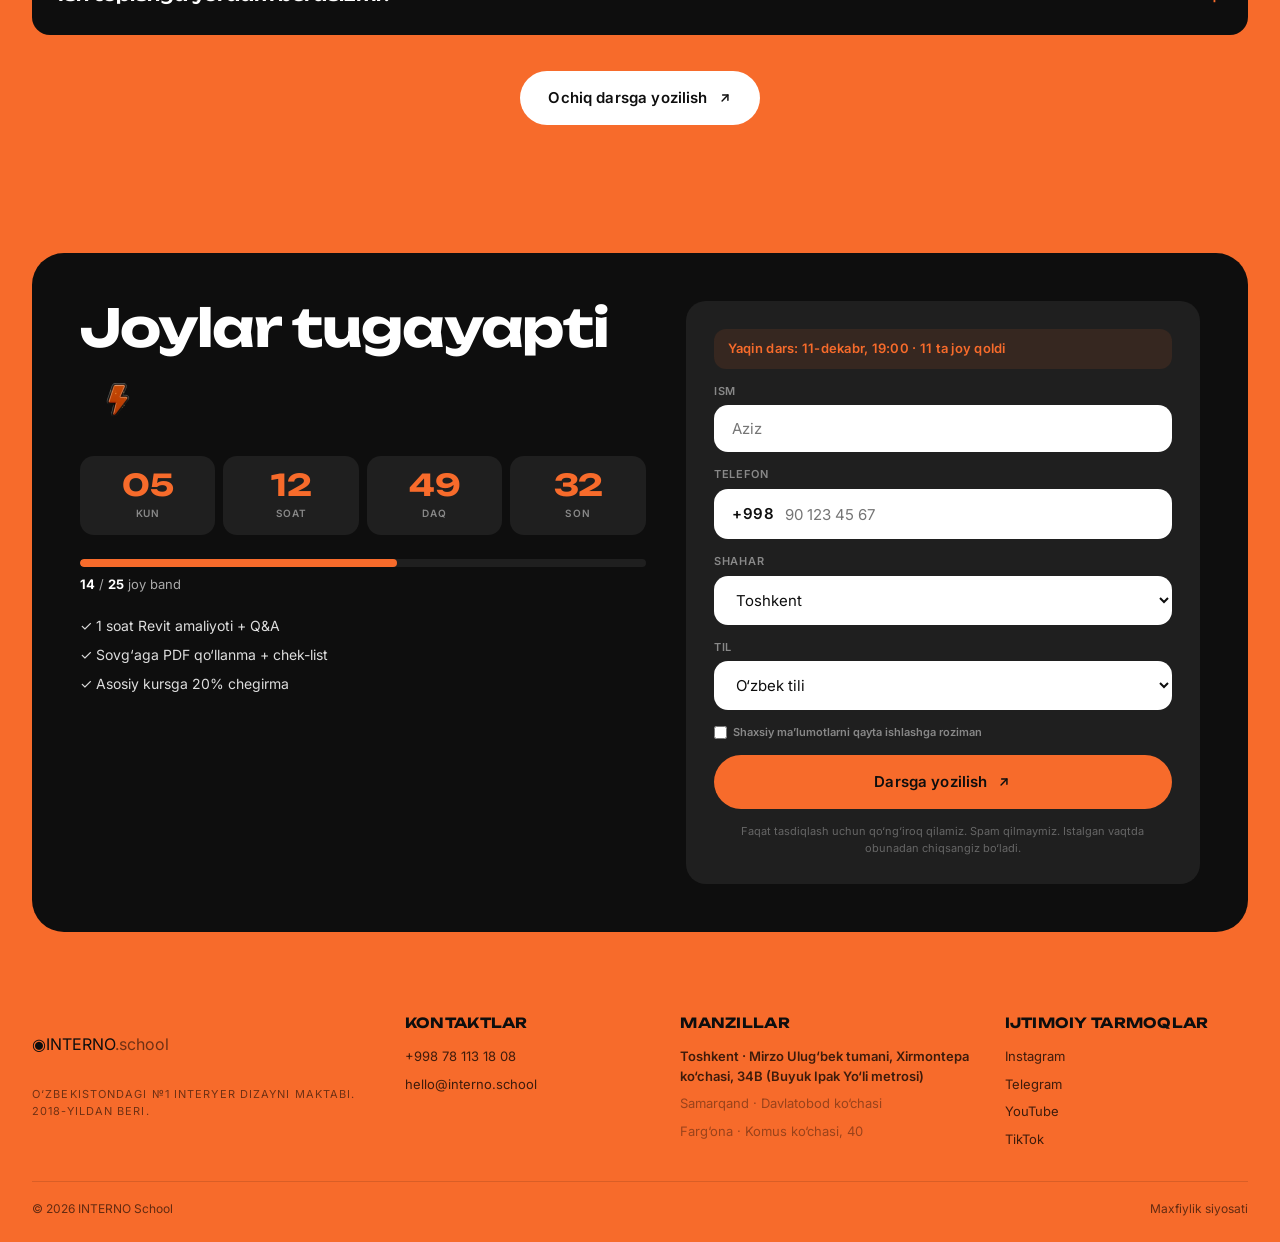
==== commit efd3cb02: "Add a signup button to every section that did not have one Seven sections ended without a way to act" ====
--- a/index.html
+++ b/index.html
@@ -214,6 +214,7 @@
     "cta.title":"Места заканчиваются",
     "cd.d":"дней","cd.h":"часов","cd.m":"мин","cd.s":"сек",
     "prog.of":"из","prog.spots":"мест занято",
+    "cta.section":"Записаться на открытый урок",
     "cta.b1":"✓ 1 час практики в Revit + Q&A","cta.b2":"✓ PDF-гайд + чек-лист в подарок","cta.b3":"✓ Скидка 20% на основной курс",
     "form.name":"Имя","form.phone":"Телефон","form.city":"Город","form.lang":"Язык",
     "form.opt1":"Русский","form.opt2":"Узбекский",
@@ -389,6 +390,7 @@
     "cta.title":"Joylar tugayapti",
     "cd.d":"kun","cd.h":"soat","cd.m":"daq","cd.s":"son",
     "prog.of":"/","prog.spots":"joy band",
+    "cta.section":"Ochiq darsga yozilish",
     "cta.b1":"✓ 1 soat Revit amaliyoti + Q&A","cta.b2":"✓ Sovg‘aga PDF qo‘llanma + chek-list","cta.b3":"✓ Asosiy kursga 20% chegirma",
     "form.name":"Ism","form.phone":"Telefon","form.city":"Shahar","form.lang":"Til",
     "form.opt1":"Rus tili","form.opt2":"O‘zbek tili",
@@ -780,6 +782,7 @@
         </div>
       </article>
     </div>
+    <a href="#cta" class="btn btn--primary btn--lg btn--center section-cta"><span data-i18n="cta.section">Записаться на открытый урок</span> <span class="arrow"></span></a>
   </div>
 </section>
 
@@ -797,6 +800,7 @@
     </ol>
 
     <p class="benefits__foot" data-i18n="ben.foot">И ВСЕ присутствующие получают 3 подарка ↓</p>
+    <a href="#cta" class="btn btn--primary btn--lg btn--center section-cta"><span data-i18n="cta.section">Записаться на открытый урок</span> <span class="arrow"></span></a>
   </div>
 </section>
 
@@ -991,6 +995,7 @@
         </div>
       </article>
     </div>
+    <a href="#cta" class="btn btn--primary btn--lg btn--center section-cta"><span data-i18n="cta.section">Записаться на открытый урок</span> <span class="arrow"></span></a>
   </div>
 </section>
 
@@ -1089,6 +1094,7 @@
       </div>
       <span class="reviews-tg__cta"><span data-i18n="rev.cta">Открыть канал</span> <span class="arrow"></span></span>
     </a>
+    <a href="#cta" class="btn btn--primary btn--lg btn--center section-cta"><span data-i18n="cta.section">Записаться на открытый урок</span> <span class="arrow"></span></a>
   </div>
 </section>
 
@@ -1166,6 +1172,7 @@
     </ol>
 
     <p class="program__note" data-i18n="prog.note">📌 Возьмите ноутбук — Revit установим вместе. Если ноутбука нет — обеспечим компьютер на месте.</p>
+    <a href="#cta" class="btn btn--primary btn--lg btn--center section-cta"><span data-i18n="cta.section">Записаться на открытый урок</span> <span class="arrow"></span></a>
   </div>
 </section>
 
@@ -1195,6 +1202,7 @@
         <div class="why__lbl" data-i18n="why.l4">города — Ташкент, Самарканд, Фергана</div>
       </div>
     </div>
+    <a href="#cta" class="btn btn--primary btn--lg btn--center section-cta"><span data-i18n="cta.section">Записаться на открытый урок</span> <span class="arrow"></span></a>
   </div>
 </section>
 
@@ -1236,6 +1244,7 @@
         <p data-i18n="faq.a8">Да, у нас есть карьерный центр. Помогаем собрать портфолио и найти первых клиентов.</p>
       </details>
     </div>
+    <a href="#cta" class="btn btn--primary btn--lg btn--center section-cta"><span data-i18n="cta.section">Записаться на открытый урок</span> <span class="arrow"></span></a>
   </div>
 </section>
 
--- a/styles.css
+++ b/styles.css
@@ -836,7 +836,10 @@
   .works__grid{grid-template-columns:repeat(2,1fr)}
   .why__grid{grid-template-columns:repeat(2,1fr)}
   .mentor__inner{grid-template-columns:1fr;gap:24px;padding:32px}
-  .mentor__photo{height:380px}
+  /* В одну колонку карточка широкая и низкая: при 18% сверху срезалась
+     макушка — прижимаем кадр к верху, тогда работает собственный
+     запас над головой в самом снимке. */
+  .mentor__photo{height:380px;background-position:50% 0}
   .cta__inner{grid-template-columns:1fr;padding:32px}
   .footer__top{grid-template-columns:1fr 1fr;gap:24px}
 }
@@ -1126,3 +1129,10 @@
   [data-variant="b"] .hero__subtitle{font-size:13px;margin-bottom:14px}
   [data-variant="b"] .hero__form{padding:16px;gap:9px}
 }
+
+/* ===== Кнопка записи в конце секций, у которых своего CTA не было =====
+   (у подарков, спикера, зарплат и работ он уже есть — их не трогаем). */
+.section-cta{margin-top:36px}
+@media (max-width:720px){
+  .section-cta{width:100%;margin-top:28px}
+}
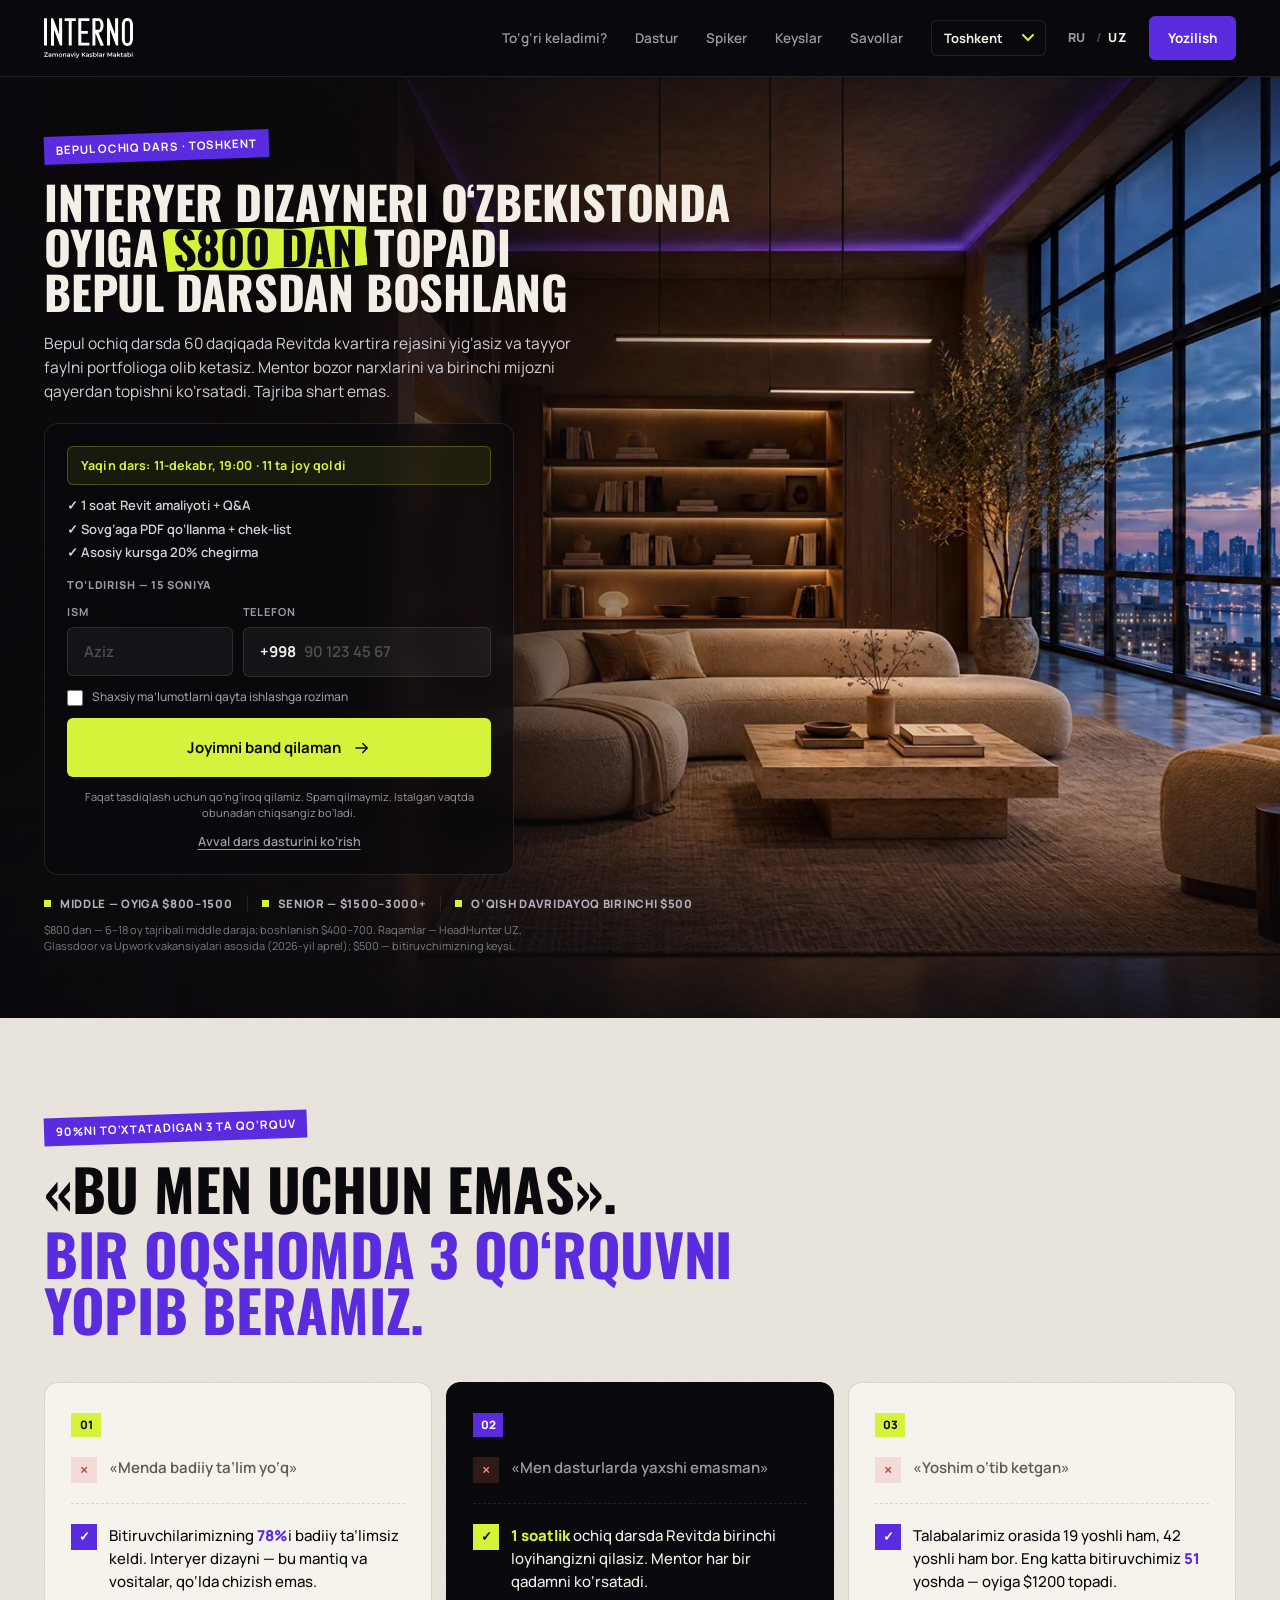
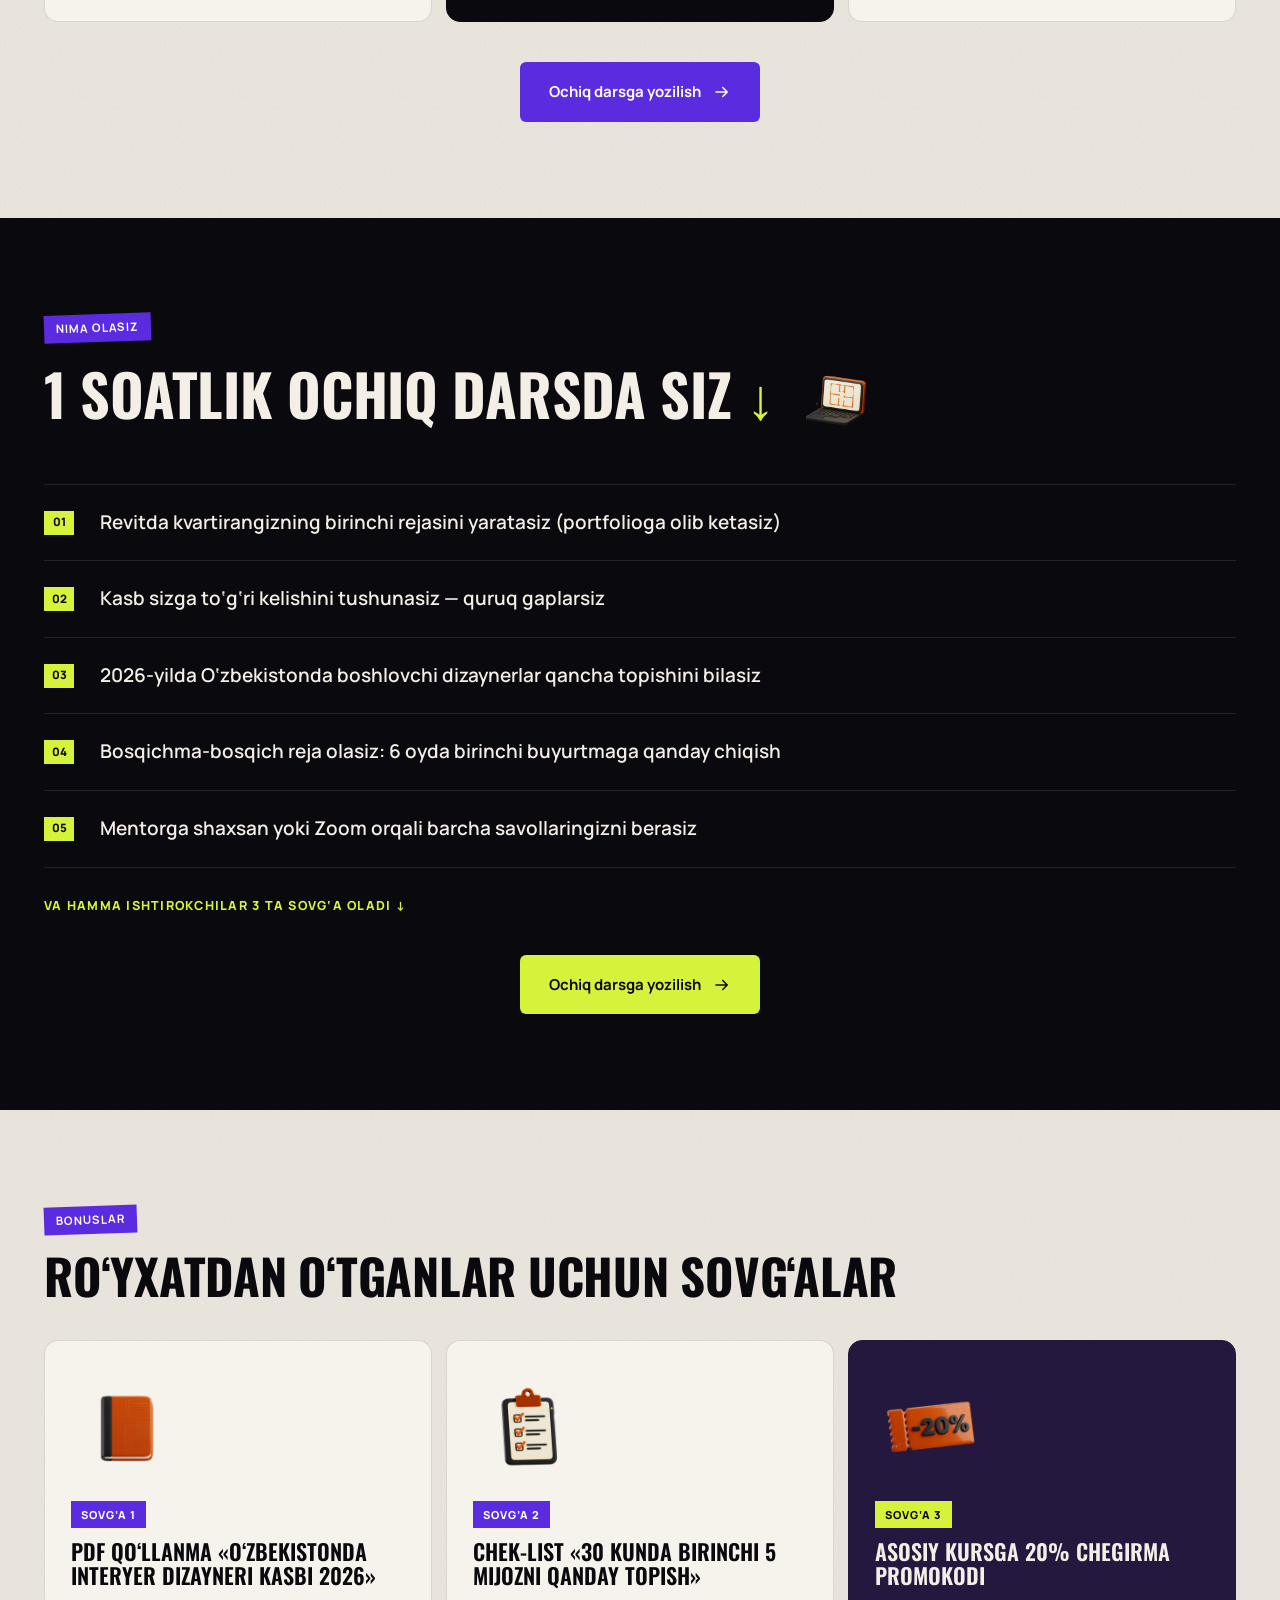
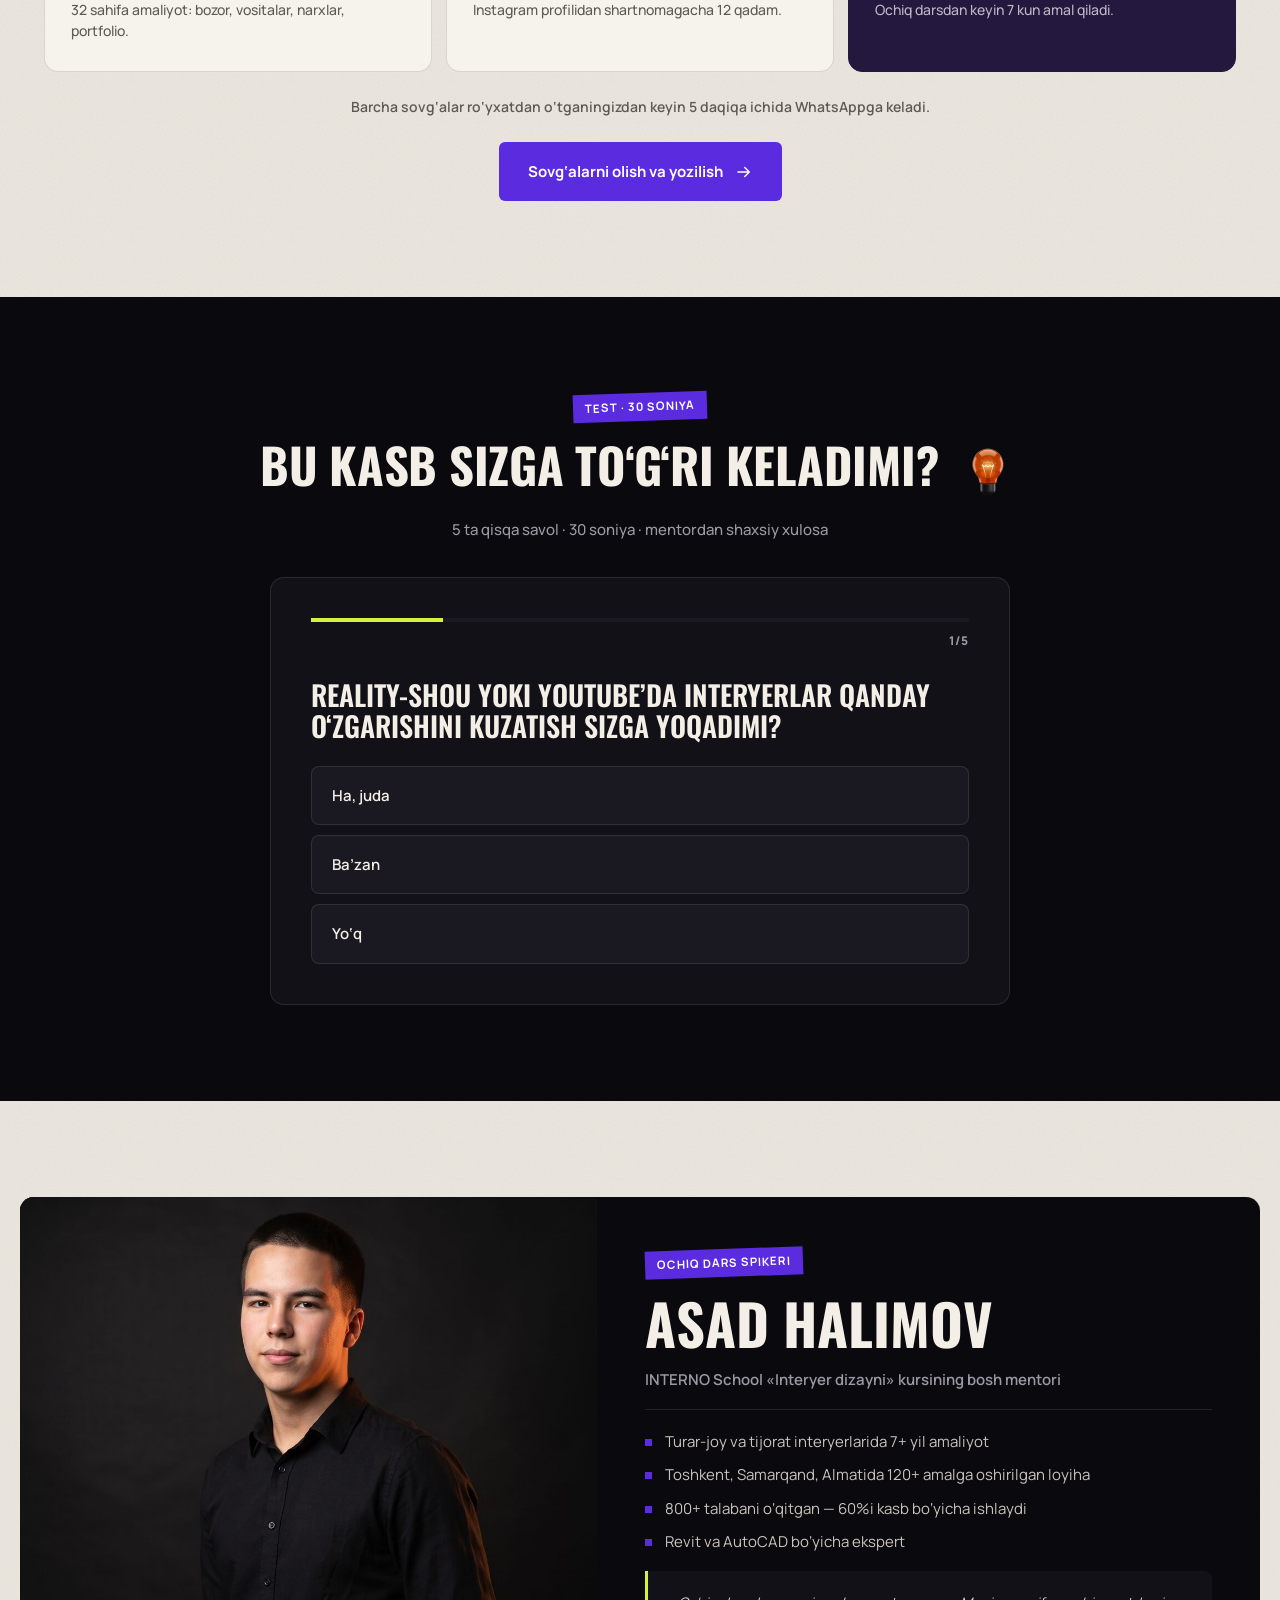
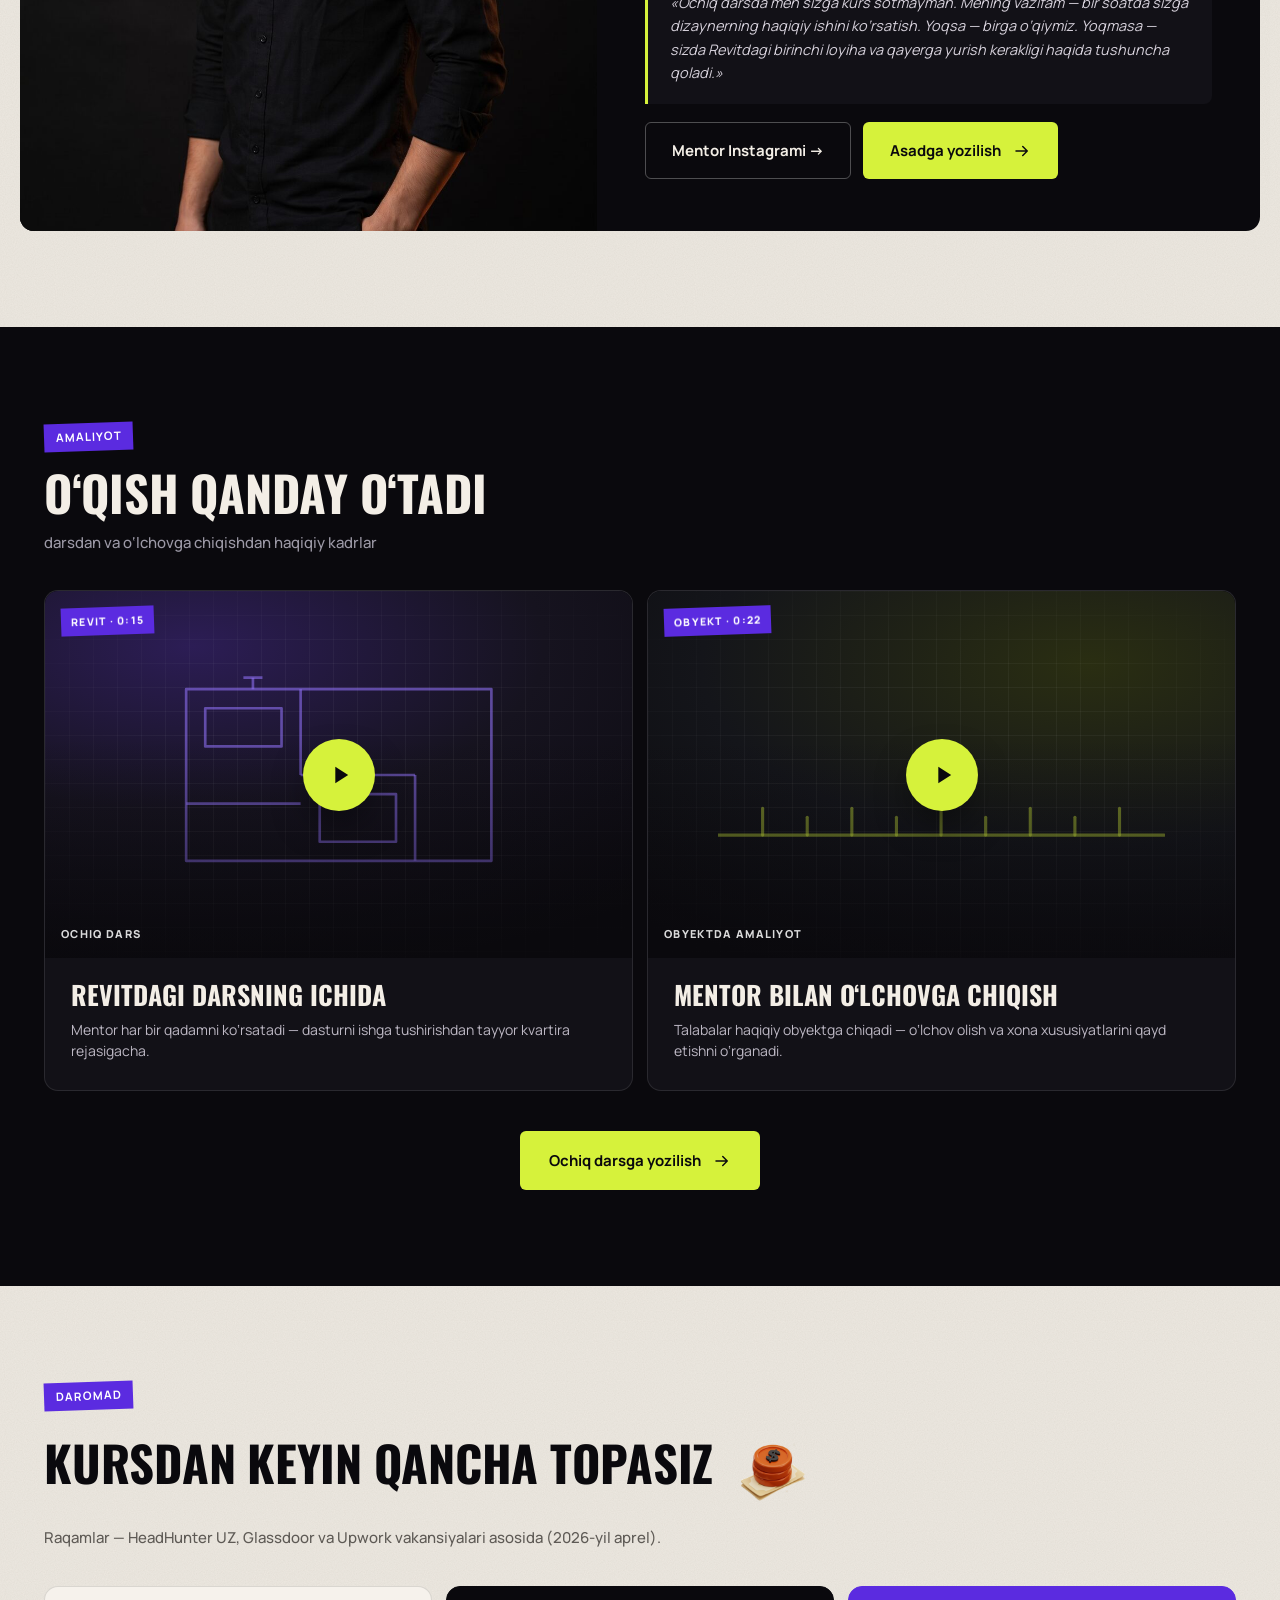
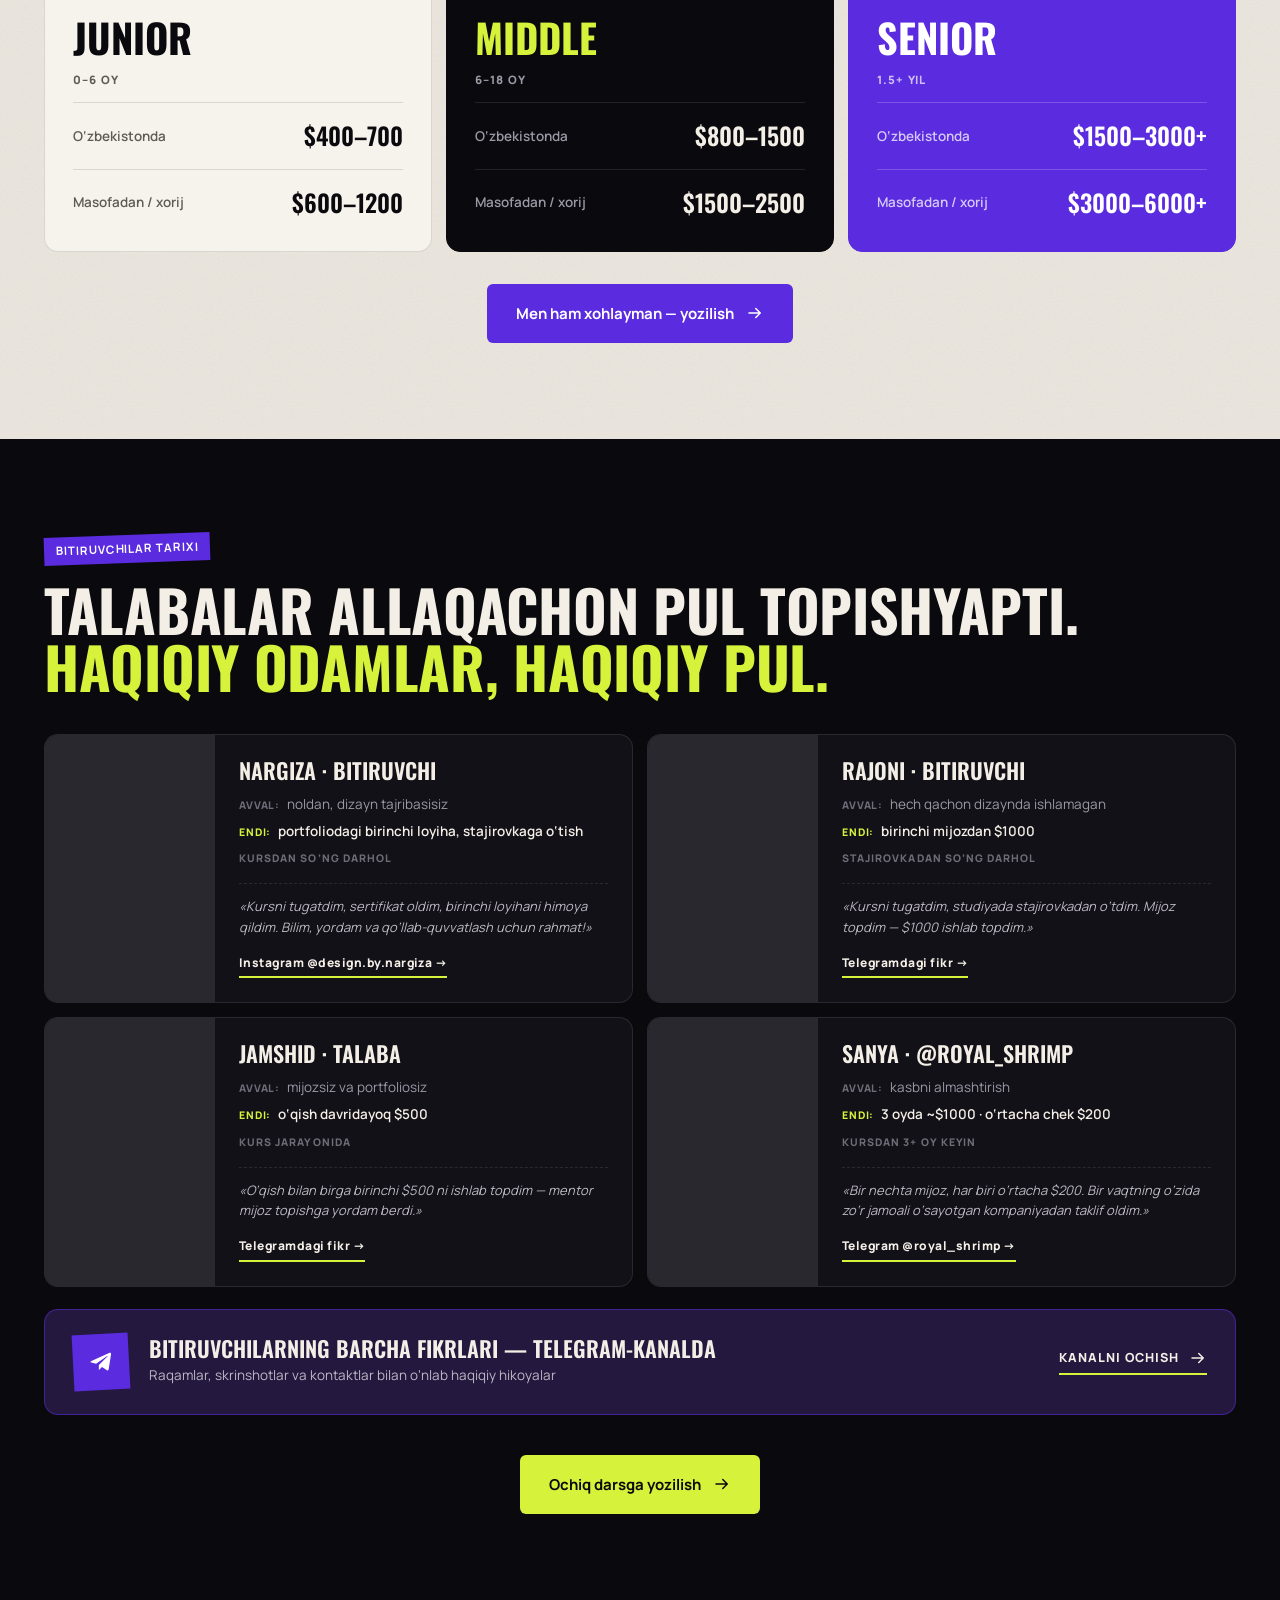
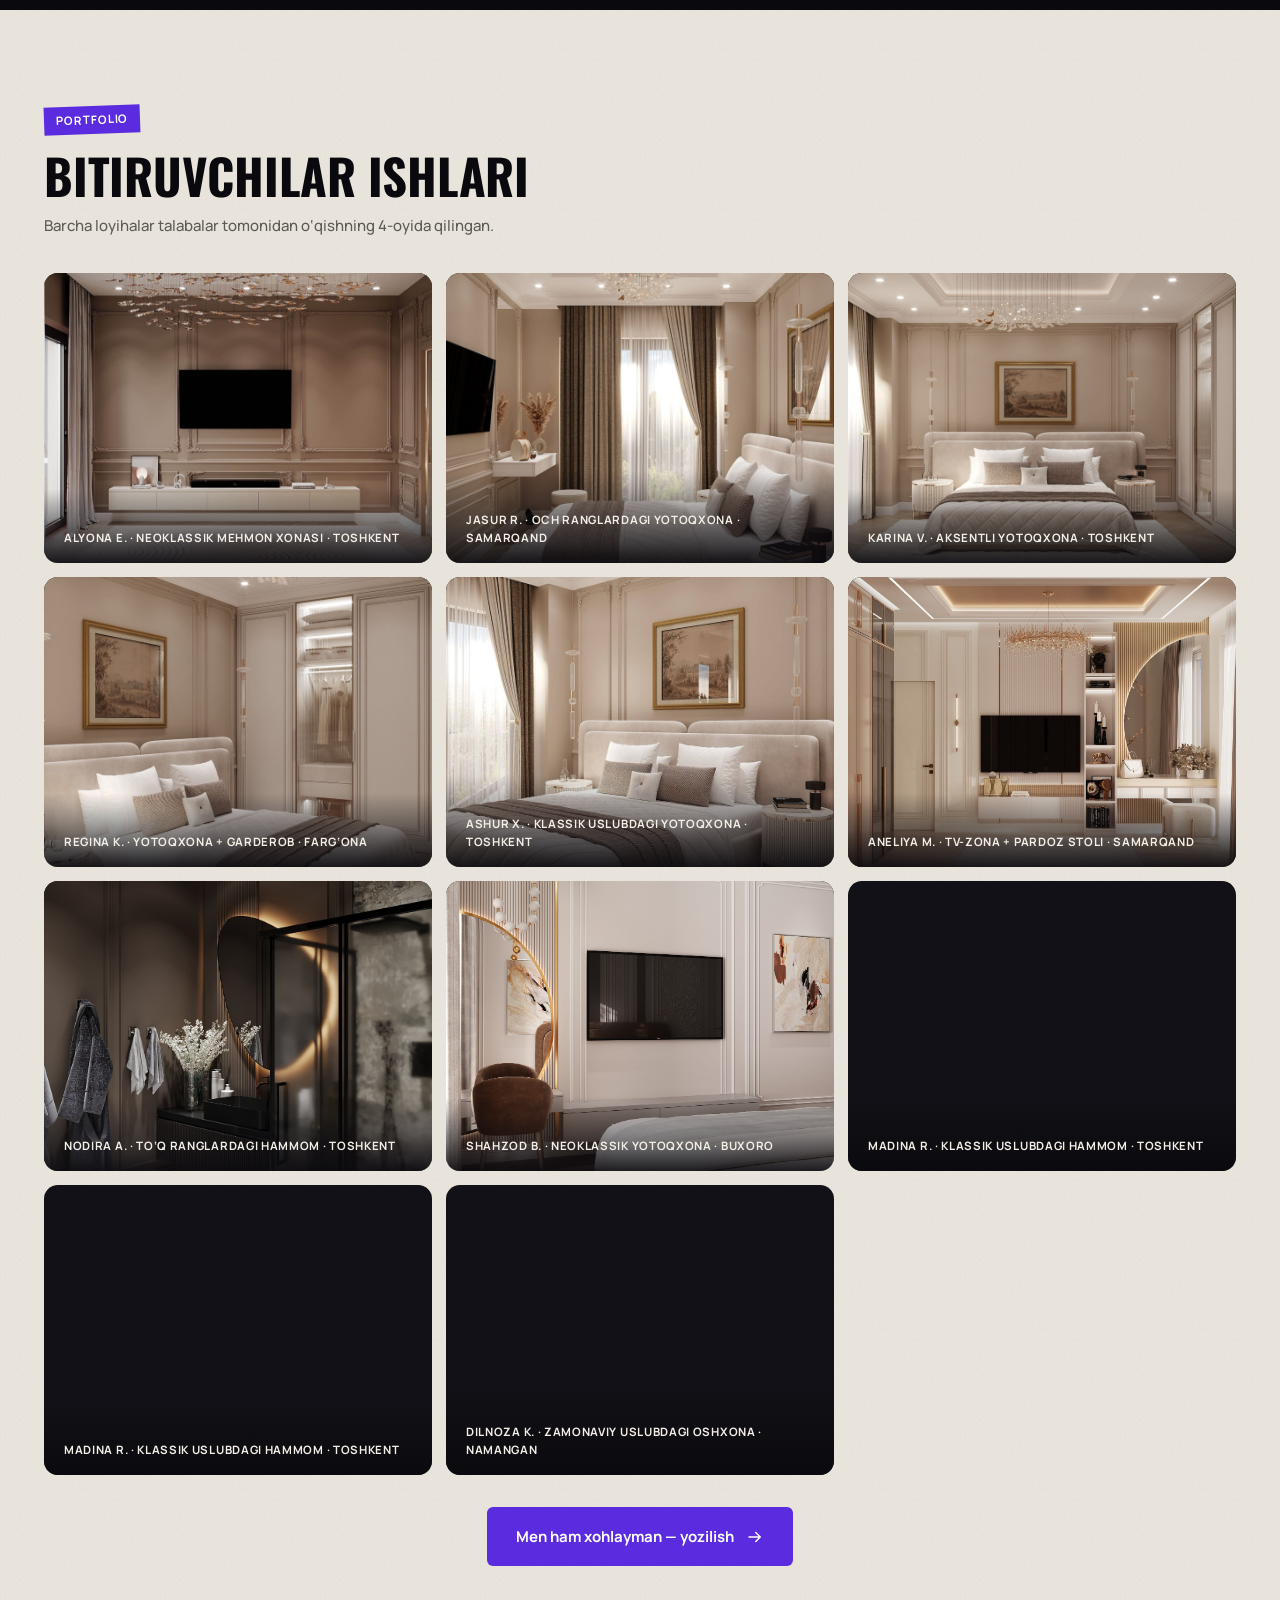
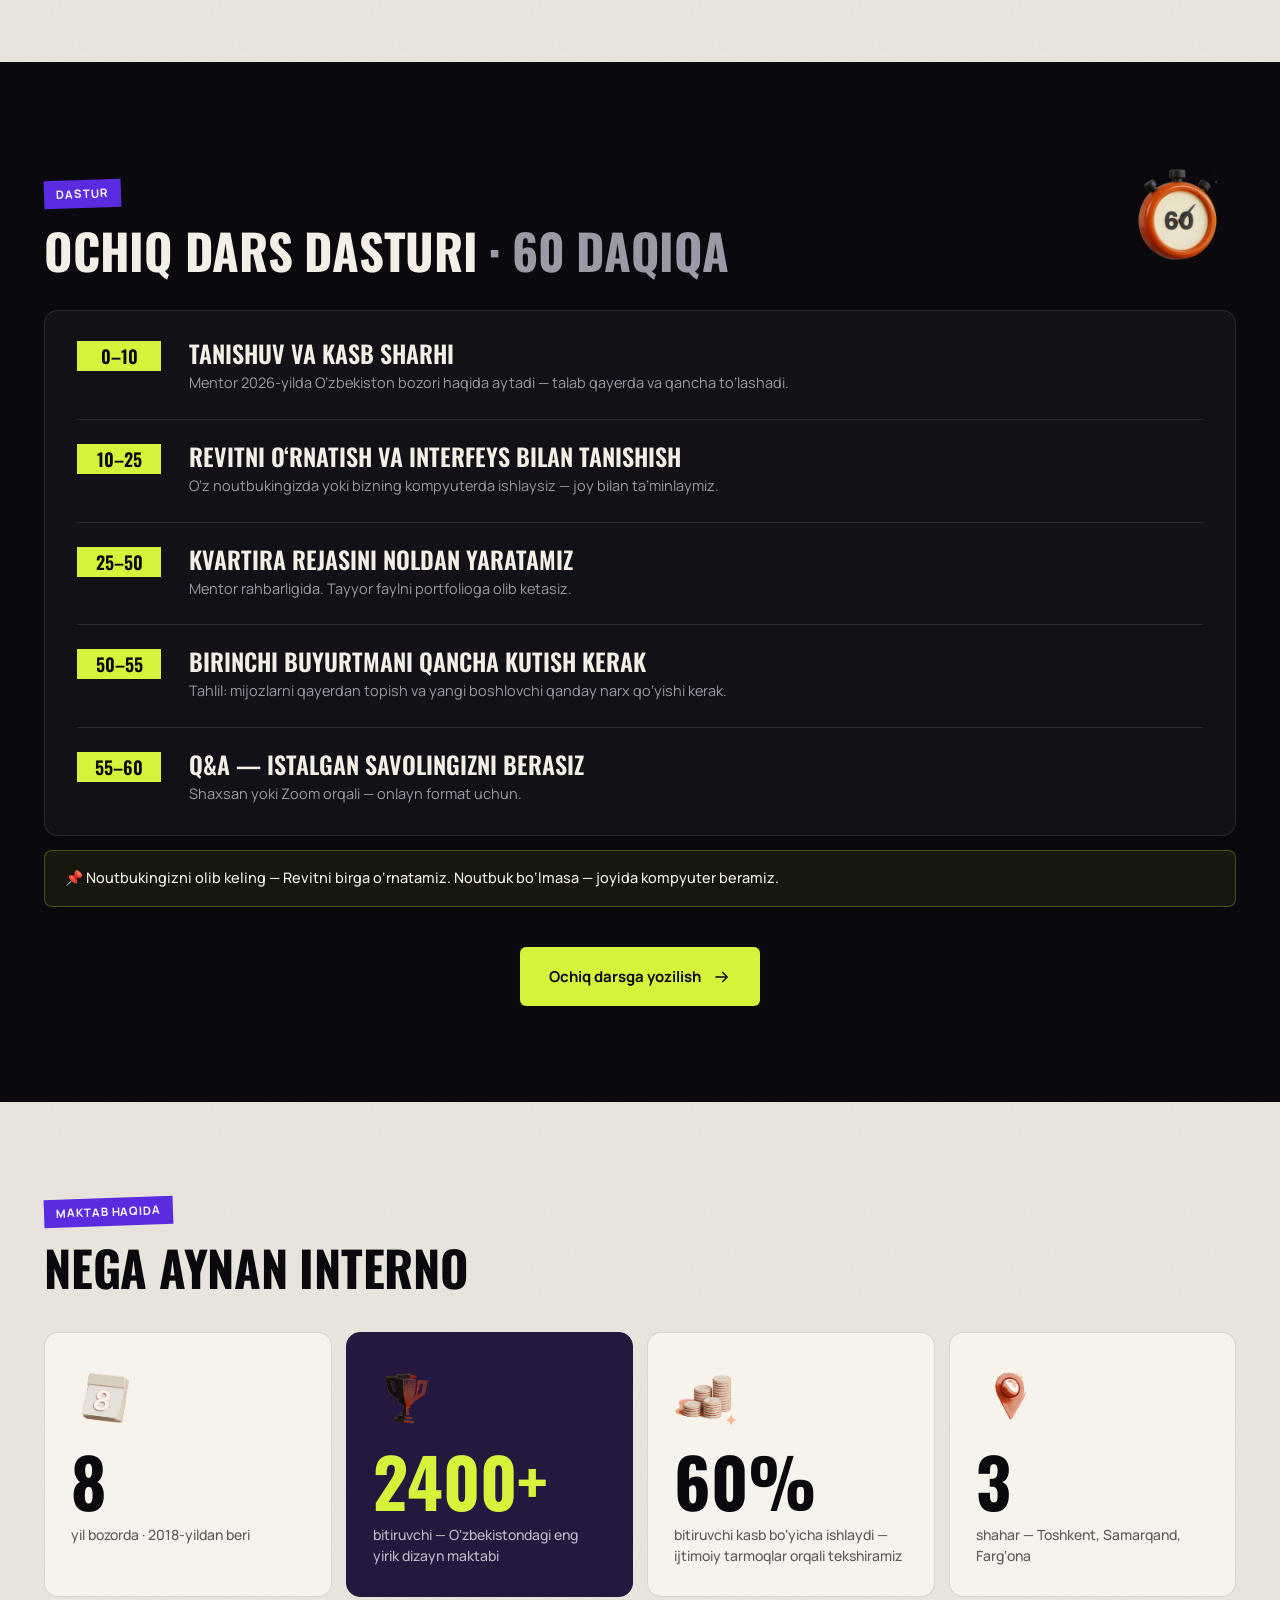
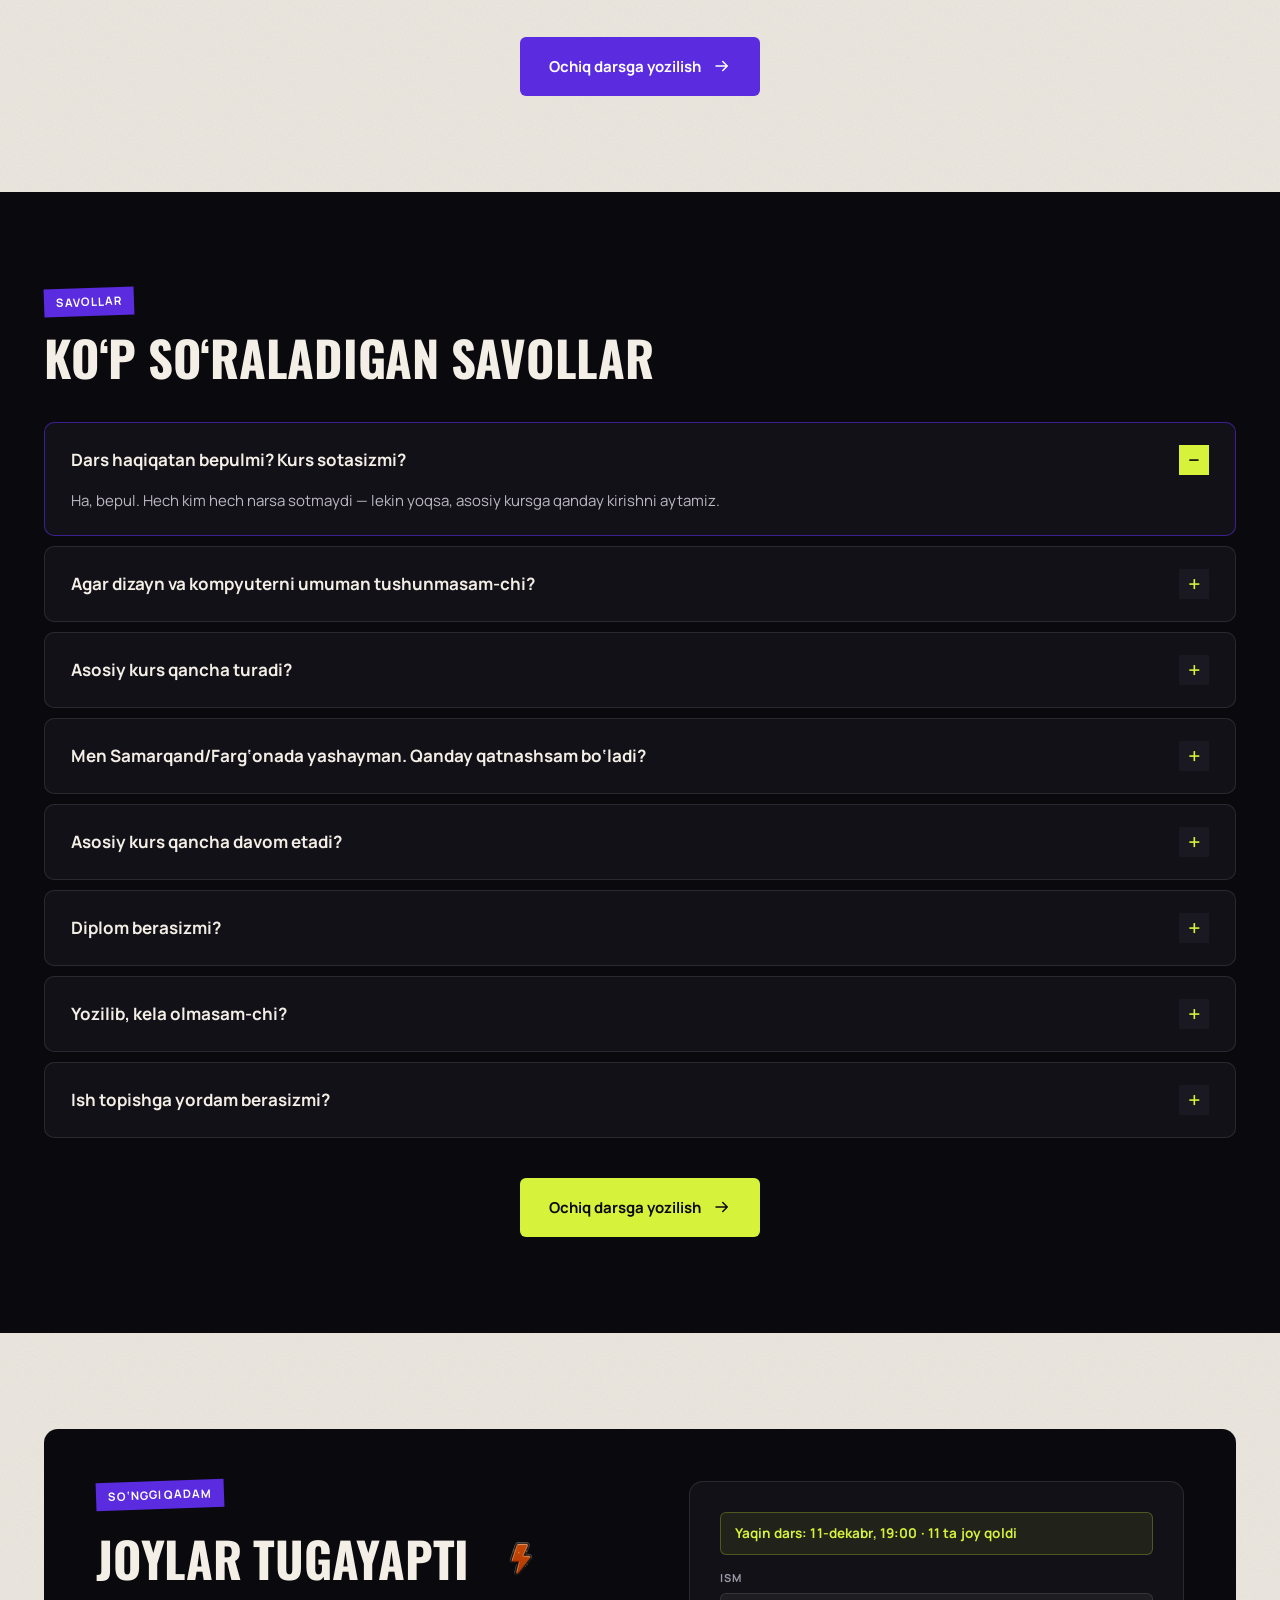
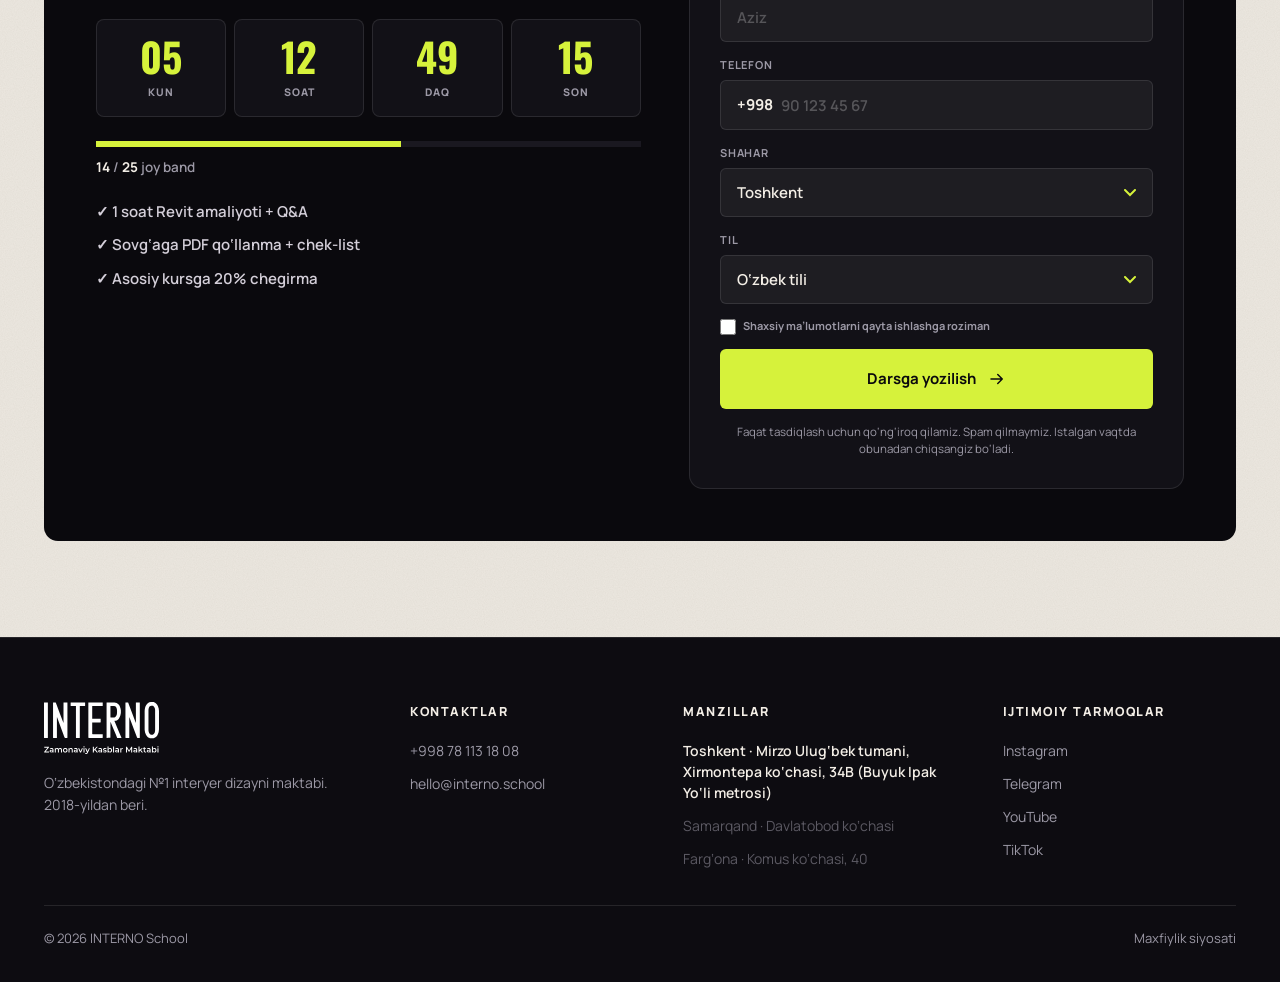
==== commit e1014269: "Redesign the landing in the new homepage style Bring the open-lesson landing in line with interno-ho" ====
--- a/index.html
+++ b/index.html
@@ -11,7 +11,7 @@
 <meta property="og:description" content="За 1 час — первый проект в Revit + 3 подарка в подарок." />
 <meta property="og:type" content="website" />
 <meta property="og:url" content="https://interno.school/" />
-<meta property="og:image" content="https://interno.school/icons/hero-scene.webp" />
+<meta property="og:image" content="https://interno.school/hero/interior-d.jpg" />
 <meta property="og:image:width" content="1200" />
 <meta property="og:image:height" content="630" />
 <meta property="og:locale" content="ru_RU" />
@@ -20,7 +20,7 @@
 <meta name="twitter:card" content="summary_large_image" />
 <meta name="twitter:title" content="Открытый урок по дизайну интерьера — INTERNO School" />
 <meta name="twitter:description" content="За 1 час — первый проект в Revit + 3 подарка в подарок." />
-<meta name="twitter:image" content="https://interno.school/icons/hero-scene.webp" />
+<meta name="twitter:image" content="https://interno.school/hero/interior-d.jpg" />
 
 <!-- ===== BOOT + I18N =====
      Inlined in <head> so ?lang=uz|ru and ?city=tsh|smr|fer apply synchronously,
@@ -215,6 +215,9 @@
     "cd.d":"дней","cd.h":"часов","cd.m":"мин","cd.s":"сек",
     "prog.of":"из","prog.spots":"мест занято",
     "cta.section":"Записаться на открытый урок",
+    "tag.lesson":"Что вы получите","tag.gifts":"Бонусы","tag.quiz":"Тест · 30 секунд","tag.practice":"Практика",
+    "tag.salary":"Доход","tag.cases":"Истории выпускников","tag.works":"Портфолио","tag.program":"Программа",
+    "tag.why":"О школе","tag.faq":"Вопросы","tag.cta":"Последний шаг",
     "cta.b1":"✓ 1 час практики в Revit + Q&A","cta.b2":"✓ PDF-гайд + чек-лист в подарок","cta.b3":"✓ Скидка 20% на основной курс",
     "form.name":"Имя","form.phone":"Телефон","form.city":"Город","form.lang":"Язык",
     "form.opt1":"Русский","form.opt2":"Узбекский",
@@ -391,6 +394,9 @@
     "cd.d":"kun","cd.h":"soat","cd.m":"daq","cd.s":"son",
     "prog.of":"/","prog.spots":"joy band",
     "cta.section":"Ochiq darsga yozilish",
+    "tag.lesson":"Nima olasiz","tag.gifts":"Bonuslar","tag.quiz":"Test · 30 soniya","tag.practice":"Amaliyot",
+    "tag.salary":"Daromad","tag.cases":"Bitiruvchilar tarixi","tag.works":"Portfolio","tag.program":"Dastur",
+    "tag.why":"Maktab haqida","tag.faq":"Savollar","tag.cta":"So‘nggi qadam",
     "cta.b1":"✓ 1 soat Revit amaliyoti + Q&A","cta.b2":"✓ Sovg‘aga PDF qo‘llanma + chek-list","cta.b3":"✓ Asosiy kursga 20% chegirma",
     "form.name":"Ism","form.phone":"Telefon","form.city":"Shahar","form.lang":"Til",
     "form.opt1":"Rus tili","form.opt2":"O‘zbek tili",
@@ -566,10 +572,9 @@
 <link rel="preconnect" href="https://fonts.googleapis.com" />
 <link rel="preconnect" href="https://fonts.gstatic.com" crossorigin />
 <link rel="preconnect" href="https://connect.facebook.net" />
-<link rel="preload" as="image" href="icons/hero-diorama-1024.webp"
-  imagesrcset="icons/hero-diorama-640.webp 640w, icons/hero-diorama-1024.webp 1024w"
-  imagesizes="(max-width: 980px) 88vw, 46vw" fetchpriority="high" />
-<link href="https://fonts.googleapis.com/css2?family=Inter:wght@400;500;600;700&family=Unbounded:wght@500;600;700;800&display=swap" rel="stylesheet" />
+<link rel="preload" as="image" href="hero/interior-d.jpg" media="(min-aspect-ratio: 4/5)" fetchpriority="high" />
+<link rel="preload" as="image" href="hero/interior-m.jpg" media="(max-aspect-ratio: 4/5)" fetchpriority="high" />
+<link href="https://fonts.googleapis.com/css2?family=Oswald:wght@500;600;700&family=Manrope:wght@400;500;600;700;800&display=swap" rel="stylesheet" />
 <link rel="stylesheet" href="styles.css" />
 
 <!-- Meta Pixel Code -->
@@ -622,10 +627,18 @@
 </header>
 
 <!-- ===== BLOCK 1: HERO ===== -->
-<section class="hero">
-  <div class="hero__content">
+<section class="hero s-dark">
+  <!-- Та же интерьерная сцена, что и в hero главной (interno-homepage, s1):
+       -d — горизонтальная 16:9, -m — вертикальная 9:16 для телефонов. -->
+  <div class="hero__bg" aria-hidden="true">
+    <picture>
+      <source media="(max-aspect-ratio: 4/5)" srcset="hero/interior-m.jpg" />
+      <img src="hero/interior-d.jpg" alt="" width="1920" height="1080" fetchpriority="high" decoding="async" />
+    </picture>
+  </div>
+  <div class="container hero__content">
     <div class="hero__main">
-      <div class="hero__badge liquid-glass">
+      <div class="hero__badge">
         <span class="dot"></span>
         <span><span data-i18n="hero.eyebrow">Бесплатный открытый урок</span> · <span class="city-name">Ташкент</span></span>
       </div>
@@ -640,10 +653,10 @@
       <p class="hero__lesson lesson-next" data-lesson-line></p>
 
       <div class="trust-chips">
-        <span class="trust-chip liquid-glass" data-i18n="trust.t1">8 лет на рынке</span>
-        <span class="trust-chip liquid-glass" data-i18n="trust.t2">2400+ выпускников</span>
-        <span class="trust-chip liquid-glass" data-i18n="trust.t3">Куратор-практик</span>
-        <span class="trust-chip liquid-glass" data-i18n="trust.t4">3 города Узбекистана</span>
+        <span class="trust-chip" data-i18n="trust.t1">8 лет на рынке</span>
+        <span class="trust-chip" data-i18n="trust.t2">2400+ выпускников</span>
+        <span class="trust-chip" data-i18n="trust.t3">Куратор-практик</span>
+        <span class="trust-chip" data-i18n="trust.t4">3 города Узбекистана</span>
       </div>
 
       <div class="hero__actions">
@@ -698,36 +711,6 @@
       </form>
     </div>
 
-    <aside class="hero-visual" id="heroVisual">
-      <div class="hero-visual__glow"></div>
-      <!-- Многослойная парящая сцена: главная диорама + спутники на разных
-           глубинах (data-depth управляет силой мышиного параллакса). -->
-      <div class="hero-stage">
-        <div class="hero-layer hero-layer--main" data-depth="10" style="--d:0s;--fd:8s">
-          <img src="icons/hero-diorama-1024.webp"
-            srcset="icons/hero-diorama-640.webp 640w, icons/hero-diorama-1024.webp 1024w"
-            sizes="(max-width: 980px) 88vw, 46vw"
-            width="1024" height="1024" fetchpriority="high" decoding="async"
-            alt="3D композиция дизайнерского интерьера" data-i18n-alt="hero.alt" />
-        </div>
-        <div class="hero-layer hero-layer--pillow" data-depth="34" style="--d:.25s;--fd:5.2s">
-          <img src="icons/hero-pillow.png" alt="" aria-hidden="true" width="200" height="200" loading="lazy" decoding="async" />
-        </div>
-        <div class="hero-layer hero-layer--plant" data-depth="24" style="--d:.4s;--fd:6.4s">
-          <img src="icons/hero-plant.png" alt="" aria-hidden="true" width="200" height="200" loading="lazy" decoding="async" />
-        </div>
-        <div class="hero-layer hero-layer--frame" data-depth="18" style="--d:.55s;--fd:7.2s">
-          <img src="icons/hero-frame.png" alt="" aria-hidden="true" width="200" height="200" loading="lazy" decoding="async" />
-        </div>
-        <div class="hero-layer hero-layer--plan" data-depth="28" style="--d:.7s;--fd:5.8s">
-          <img src="icons/hero-plan.png" alt="" aria-hidden="true" width="200" height="200" loading="lazy" decoding="async" />
-        </div>
-        <span class="hero-spark" style="--sx:10%;--sy:20%;--sd:0s"></span>
-        <span class="hero-spark" style="--sx:84%;--sy:32%;--sd:1.1s"></span>
-        <span class="hero-spark" style="--sx:68%;--sy:80%;--sd:2.2s"></span>
-        <span class="hero-spark" style="--sx:30%;--sy:6%;--sd:1.7s"></span>
-      </div>
-    </aside>
   </div>
 </section>
 <!-- Localize header + hero immediately after they are parsed, before the rest
@@ -735,10 +718,10 @@
 <script>applyLang(document.documentElement.lang);</script>
 
 <!-- ===== BLOCK 2: CLOSING FEAR ===== -->
-<section class="fear" id="fear">
+<section class="fear s-light" id="fear">
   <div class="container">
     <div class="fear__head">
-      <span class="fear__kicker" data-i18n="fear.kicker">3 страха, которые останавливают 90% людей</span>
+      <span class="tag fear__kicker" data-i18n="fear.kicker">3 страха, которые останавливают 90% людей</span>
       <h2 class="fear__title">
         <span data-i18n="fear.title">«Это не для меня».</span>
         <span class="accent" data-i18n="fear.title2">Закроем все 3 страха<br/>за 1 вечер.</span>
@@ -787,8 +770,9 @@
 </section>
 
 <!-- ===== BLOCK 3: WHAT YOU'LL GET ===== -->
-<section class="benefits" id="lesson">
+<section class="benefits s-dark" id="lesson">
   <div class="container">
+    <span class="tag" data-i18n="tag.lesson">Что вы получите</span>
     <h2 class="display"><span data-i18n="ben.title">За 1 час на открытом уроке</span> <span class="accent">↓</span> <img class="sec-ico" src="icons/laptop.png" alt="" aria-hidden="true" width="88" height="88" loading="lazy" /></h2>
 
     <ol class="benefits__list">
@@ -805,8 +789,9 @@
 </section>
 
 <!-- ===== BLOCK 4: GIFTS ===== -->
-<section class="gifts">
+<section class="gifts s-light">
   <div class="container">
+    <span class="tag" data-i18n="tag.gifts">Бонусы</span>
     <h2 class="display sm"><span data-i18n="gift.title">Подарки за регистрацию</span></h2>
     <div class="gifts__grid">
       <article class="gift">
@@ -834,9 +819,10 @@
 </section>
 
 <!-- ===== BLOCK 5: QUIZ ===== -->
-<section class="quiz" id="quiz" data-viewcontent="quiz">
+<section class="quiz s-dark" id="quiz" data-viewcontent="quiz">
   <div class="container">
     <div class="quiz__head">
+      <span class="tag" data-i18n="tag.quiz">Тест · 30 секунд</span>
       <h2 class="display sm"><span data-i18n="quiz.title">Подходит ли вам профессия?</span> <img class="sec-ico sec-ico--sm" src="icons/bulb.png" alt="" aria-hidden="true" width="64" height="64" loading="lazy" /></h2>
       <p class="quiz__lead" data-i18n="quiz.lead">5 коротких вопросов · 30 секунд · персональный вердикт от куратора</p>
     </div>
@@ -913,11 +899,11 @@
 </section>
 
 <!-- ===== BLOCK 6: SPEAKER ===== -->
-<section class="mentor" id="mentor">
+<section class="mentor s-light" id="mentor">
   <div class="container mentor__inner">
     <div class="mentor__photo"></div>
     <div class="mentor__info">
-      <div class="muted small" data-i18n="m.kicker">Спикер открытого урока</div>
+      <span class="tag" data-i18n="m.kicker">Спикер открытого урока</span>
       <h2 class="mentor__name" data-i18n="mc.name">Асад Халимов</h2>
       <p class="mentor__role" data-i18n="m.role">Старший куратор курса «Дизайн интерьера» в INTERNO School</p>
       <ul class="mentor__list">
@@ -938,11 +924,11 @@
 </section>
 
 <!-- ===== BLOCK 6.5: PRACTICE VIDEOS ===== -->
-<section class="practice">
+<section class="practice s-dark">
   <div class="container">
-    <h2 class="display sm">
-      <span data-i18n="prac.title">Как проходит обучение</span> <span class="accent">·</span> <span class="muted small" data-i18n="prac.lead">реальные кадры с урока и выезда на замер</span>
-    </h2>
+    <span class="tag" data-i18n="tag.practice">Практика</span>
+    <h2 class="display sm" data-i18n="prac.title">Как проходит обучение</h2>
+    <p class="practice__lead" data-i18n="prac.lead">реальные кадры с урока и выезда на замер</p>
 
     <div class="practice__grid">
       <article class="practice-card">
@@ -1000,8 +986,9 @@
 </section>
 
 <!-- ===== BLOCK 7: SALARIES ===== -->
-<section class="salary">
+<section class="salary s-light">
   <div class="container">
+    <span class="tag" data-i18n="tag.salary">Доход</span>
     <h2 class="display sm"><span data-i18n="sal.title">Сколько вы будете зарабатывать после курса</span> <img class="sec-ico" src="icons/money.png" alt="" aria-hidden="true" width="88" height="88" loading="lazy" /></h2>
     <p class="muted" data-i18n="sal.lead">Цифры — на основе вакансий HeadHunter UZ, Glassdoor и Upwork (апрель 2026).</p>
 
@@ -1030,8 +1017,9 @@
 </section>
 
 <!-- ===== BLOCK 8: CASES ===== -->
-<section class="cases" id="cases" data-viewcontent="cases">
+<section class="cases s-dark" id="cases" data-viewcontent="cases">
   <div class="container">
+    <span class="tag" data-i18n="tag.cases">Истории выпускников</span>
     <h2 class="display"><span data-i18n="case.title">Студенты уже зарабатывают.</span> <span class="accent" data-i18n="case.title2">Реальные люди, реальные деньги.</span></h2>
 
     <div class="cases__grid">
@@ -1099,8 +1087,9 @@
 </section>
 
 <!-- ===== BLOCK 9: WORKS GALLERY ===== -->
-<section class="works">
+<section class="works s-light">
   <div class="container">
+    <span class="tag" data-i18n="tag.works">Портфолио</span>
     <h2 class="display sm"><span data-i18n="works.title">Работы выпускников</span></h2>
     <p class="muted" data-i18n="works.lead">Все проекты сделаны студентами на 4-м месяце обучения.</p>
 
@@ -1156,10 +1145,13 @@
 </section>
 
 <!-- ===== BLOCK 10: PROGRAM TIMELINE ===== -->
-<section class="program" id="program" data-viewcontent="program">
+<section class="program s-dark" id="program" data-viewcontent="program">
   <div class="container">
     <div class="program__head">
-      <h2 class="display sm"><span data-i18n="prog.title">Программа открытого урока</span> <span class="muted" data-i18n="prog.mins">· 60 мин</span></h2>
+      <div>
+        <span class="tag" data-i18n="tag.program">Программа</span>
+        <h2 class="display sm"><span data-i18n="prog.title">Программа открытого урока</span> <span class="muted" data-i18n="prog.mins">· 60 мин</span></h2>
+      </div>
       <img class="program__ico" src="icons/stopwatch.png" alt="" loading="lazy" />
     </div>
 
@@ -1177,8 +1169,9 @@
 </section>
 
 <!-- ===== BLOCK 11: WHY INTERNO ===== -->
-<section class="why">
+<section class="why s-light">
   <div class="container">
+    <span class="tag" data-i18n="tag.why">О школе</span>
     <h2 class="display sm"><span data-i18n="why.title">Почему именно INTERNO</span></h2>
     <div class="why__grid">
       <div class="why__card">
@@ -1207,8 +1200,9 @@
 </section>
 
 <!-- ===== BLOCK 12: FAQ ===== -->
-<section class="faq" id="faq">
+<section class="faq s-dark" id="faq">
   <div class="container">
+    <span class="tag" data-i18n="tag.faq">Вопросы</span>
     <h2 class="display sm" data-i18n="faq.title">Частые вопросы</h2>
     <div class="faq__list">
       <details class="faq__item" open>
@@ -1249,10 +1243,11 @@
 </section>
 
 <!-- ===== BLOCK 13: FINAL FORM ===== -->
-<section class="cta" id="cta" data-viewcontent="cta-form">
+<section class="cta s-light" id="cta" data-viewcontent="cta-form">
   <div class="container">
     <div class="cta__inner">
       <div class="cta__left">
+        <span class="tag" data-i18n="tag.cta">Последний шаг</span>
         <h2 class="display sm">
           <span data-i18n="cta.title">Места заканчиваются</span>
           <img class="sec-ico sec-ico--sm" src="icons/bolt.png" alt="" aria-hidden="true" width="64" height="64" loading="lazy" />
@@ -1316,8 +1311,11 @@
   <div class="container">
     <div class="footer__top">
       <div class="footer__brand">
-        <div class="logo"><span class="logo__mark">◉</span><span class="logo__text">INTERNO<span class="muted">.school</span></span></div>
-        <p class="muted small" data-i18n="ftr.about">Школа дизайна интерьера №1 в Узбекистане. С 2018 года.</p>
+        <a class="logo" href="#">
+          <img src="logo-ru.svg" alt="INTERNO School" class="logo__img logo__img--ru" loading="lazy" />
+          <img src="logo-uz.svg" alt="INTERNO School" class="logo__img logo__img--uz" loading="lazy" />
+        </a>
+        <p class="muted" data-i18n="ftr.about">Школа дизайна интерьера №1 в Узбекистане. С 2018 года.</p>
       </div>
       <div class="footer__col">
         <h4 data-i18n="ftr.contact">Контакты</h4>
@@ -1354,7 +1352,7 @@
 <!-- ===== SIGNUP MODAL ===== -->
 <div class="modal" id="signupModal" aria-hidden="true">
   <div class="modal__backdrop" data-modal-close></div>
-  <div class="modal__panel liquid-glass" role="dialog" aria-labelledby="modalTitle">
+  <div class="modal__panel" role="dialog" aria-labelledby="modalTitle">
     <button type="button" class="modal__close" data-modal-close aria-label="Close">×</button>
     <div class="modal__head">
       <div class="modal__eyebrow" data-i18n="modal.eyebrow">Бесплатный открытый урок</div>
--- a/styles.css
+++ b/styles.css
@@ -1,807 +1,668 @@
+/* ===== Дизайн-система главной INTERNO (interno-homepage) =====
+   Тёмные и «бумажные» секции чередуются, заголовки — Oswald капсом,
+   фиолетовые плашки-теги, лаймовые маркеры-«скотч», квадратные номера. */
+:root{
+  --ink:#0A090D;
+  --ink-2:#121117;
+  --ink-3:#1A1820;
+  --paper:#EEE9E1;
+  --paper-2:#F6F2EC;
+  --cream:#F3EEE6;
+  --violet:#5B2BE0;
+  --violet-deep:#24183F;
+  --lime:#D6F23B;
+  --muted-d:#9C99A6;   /* вторичный текст на тёмном */
+  --muted-l:#5E5A55;   /* вторичный текст на светлом */
+  --line-d:rgba(255,255,255,.1);
+  --line-l:rgba(10,9,13,.12);
+  --r:14px;
+  --font-display:'Oswald',sans-serif;
+  --font-body:'Manrope',sans-serif;
+}
+
 /* ===== RESET ===== */
 *,*::before,*::after{box-sizing:border-box;margin:0;padding:0}
-html{scroll-behavior:smooth;overflow-x:hidden}
+/* scroll-padding — чтобы якорные переходы (#cta, #program, #faq…) не
+   уводили заголовок секции под липкую шапку высотой 76px. */
+html{scroll-behavior:smooth;overflow-x:hidden;scroll-padding-top:88px}
 body{
-  font-family:'Inter',sans-serif;
-  background:var(--orange);
-  color:var(--ink);
-  line-height:1.5;
+  font-family:var(--font-body);font-size:16px;line-height:1.55;
+  background:var(--ink);color:var(--cream);
   -webkit-font-smoothing:antialiased;
-  overflow-x:hidden;
-  width:100%;
-}
+  overflow-x:hidden;width:100%;
+}
+::selection{background:var(--lime);color:var(--ink)}
 img{max-width:100%;display:block}
 a{color:inherit;text-decoration:none}
 button{font:inherit;cursor:pointer;border:none;background:none;color:inherit}
 ul{list-style:none}
 
-:root{
-  --orange:#F76B2B;
-  --orange-dark:#E55720;
-  --orange-light:#FF8B4D;
-  --black:#0E0E0E;
-  --ink:#0E0E0E;
-  --panel:#161616;
-  --panel2:#1f1f1f;
-  --panel3:#262626;
-  --line:rgba(255,255,255,.08);
-  --line-dark:rgba(0,0,0,.12);
-  --muted:#9a9a9a;
-  --paper:#FFFFFF;
-  --beige:#F4EFE8;
-
-  /* Light theme glass — dark tint on light surfaces */
-  --glass-bg:rgba(0,0,0,.03);
-  --glass-blur:12px;
-  --glass-shadow-inset:rgba(255,255,255,.6);
-  --glass-border-bright:rgba(255,255,255,.7);
-  --glass-border-dim:rgba(255,255,255,.2);
-  --glass-border-width:1.4px;
-}
-
-.dark{
-  /* Dark theme glass — light tint on dark surfaces */
-  --glass-bg:rgba(255,255,255,.03);
-  --glass-blur:12px;
-  --glass-shadow-inset:rgba(255,255,255,.1);
-  --glass-border-bright:rgba(255,255,255,.45);
-  --glass-border-dim:rgba(255,255,255,.15);
-  --glass-border-width:1.4px;
-}
-
-.muted{color:var(--muted)}
+.container{max-width:1240px;margin:0 auto;padding:0 24px;width:100%}
+.muted{color:var(--muted-d)}
+.s-light .muted{color:var(--muted-l)}
 .small{font-size:11px;letter-spacing:.1em;text-transform:uppercase}
-.container{max-width:1280px;margin:0 auto;padding:0 16px;width:100%}
-
-/* ===== LIQUID GLASS (theme-aware via CSS variables) ===== */
-.liquid-glass{
-  background:var(--glass-bg);
-  background-blend-mode:luminosity;
-  backdrop-filter:blur(var(--glass-blur));
-  -webkit-backdrop-filter:blur(var(--glass-blur));
-  border:none;
-  box-shadow:inset 0 1px 1px var(--glass-shadow-inset);
-  position:relative;
-  overflow:hidden;
-}
-.liquid-glass::before{
-  content:'';
-  position:absolute;inset:0;border-radius:inherit;
-  padding:var(--glass-border-width);
-  background:linear-gradient(180deg,
-    var(--glass-border-bright) 0%,
-    var(--glass-border-dim) 20%,
-    transparent 40%,
-    transparent 60%,
-    var(--glass-border-dim) 80%,
-    var(--glass-border-bright) 100%);
-  -webkit-mask:linear-gradient(#fff 0 0) content-box,linear-gradient(#fff 0 0);
-  -webkit-mask-composite:xor;
-  mask-composite:exclude;
-  pointer-events:none;
-  z-index:1;
-}
-.liquid-glass > *{position:relative;z-index:2}
-
+
+/* ===== секции: чередование тёмных и «бумажных» ===== */
+section{position:relative;padding:96px 0}
+.s-dark{background:var(--ink);color:var(--cream)}
+.s-light{
+  background-color:var(--paper);color:var(--ink);
+  /* лёгкая бумажная фактура */
+  background-image:url("data:image/svg+xml,%3Csvg xmlns='http://www.w3.org/2000/svg' width='160' height='160'%3E%3Cfilter id='n'%3E%3CfeTurbulence type='fractalNoise' baseFrequency='.9' numOctaves='2' stitchTiles='stitch'/%3E%3CfeColorMatrix values='0 0 0 0 0 0 0 0 0 0 0 0 0 0 0 0 0 0 .05 0'/%3E%3C/filter%3E%3Crect width='100%25' height='100%25' filter='url(%23n)'/%3E%3C/svg%3E");
+}
+
+/* ===== типографика ===== */
 .display{
-  font-family:'Unbounded',sans-serif;
-  font-weight:700;
-  font-size:clamp(40px,7vw,96px);
-  line-height:.95;
-  letter-spacing:-.025em;
-  overflow-wrap:break-word;
-}
-.display.sm{font-size:clamp(28px,4.5vw,52px);line-height:1.02;letter-spacing:-.02em;font-weight:700}
-.display.xs{font-size:clamp(24px,3vw,38px);line-height:1.1;letter-spacing:-.01em;font-weight:600}
-em{font-style:normal;color:var(--orange);font-weight:inherit}
-.accent{color:var(--orange)}
-
+  font-family:var(--font-display);font-weight:700;text-transform:uppercase;
+  font-size:clamp(36px,4.5vw,64px);line-height:.98;letter-spacing:-.005em;
+  overflow-wrap:break-word;margin-bottom:40px;
+}
+.display.sm{font-size:clamp(32px,3.8vw,54px)}
+.display.xs{font-size:clamp(24px,3vw,38px);line-height:1.05}
+.s-dark .accent{color:var(--lime)}
+.s-light .accent{color:var(--violet)}
+.tag{
+  display:inline-block;background:var(--violet);color:#fff;
+  font-size:11.5px;font-weight:700;letter-spacing:.08em;text-transform:uppercase;line-height:1.4;
+  padding:6px 12px;transform:rotate(-2deg);margin-bottom:18px;
+}
+/* «скотч»-маркер с рваными краями: им подсвечиваются <em> в заголовках */
+em{
+  position:relative;display:inline-block;font-style:normal;color:var(--ink);
+  padding:0 .14em;margin:0 -.04em;z-index:0;
+}
+em::before{
+  content:'';position:absolute;z-index:-1;inset:.06em -.08em -.02em -.1em;
+  background:var(--lime);transform:rotate(-1.2deg);
+  clip-path:polygon(0 8%,3% 0,22% 5%,41% 1%,63% 6%,84% 0,100% 4%,99% 40%,100% 92%,82% 100%,61% 95%,38% 100%,17% 96%,2% 100%,1% 55%);
+}
+
+/* ===== кнопки ===== */
 .btn{
-  display:inline-flex;align-items:center;gap:10px;
-  padding:14px 24px;border-radius:999px;
-  font-weight:600;font-size:14px;letter-spacing:.01em;
-  transition:transform .2s,background .2s,color .2s;
-  white-space:nowrap;font-family:inherit;
-}
-.btn--primary{background:var(--paper);color:var(--ink)}
-.btn--primary:hover{background:var(--beige);transform:translateY(-1px)}
-.btn--ghost{background:transparent;color:var(--ink);border:1.5px solid var(--ink)}
-.btn--ghost:hover{background:var(--ink);color:var(--paper)}
-.btn--lg{padding:16px 28px;font-size:15px}
-.btn--block{width:100%;justify-content:center}
+  display:inline-flex;align-items:center;justify-content:center;gap:12px;
+  font-weight:700;font-size:15px;padding:16px 26px;border-radius:6px;
+  border:1.5px solid transparent;white-space:nowrap;font-family:inherit;
+  transition:transform .2s,background .2s,border-color .2s,box-shadow .2s,color .2s;
+}
+.btn:hover{transform:translateY(-2px)}
+.btn--primary{background:var(--lime);color:var(--ink)}
+.btn--primary:hover{box-shadow:0 10px 30px rgba(214,242,59,.25)}
+.s-light .btn--primary{background:var(--violet);color:#fff}
+.s-light .btn--primary:hover{box-shadow:0 10px 30px rgba(91,43,224,.35)}
+/* тёмные карточки внутри «бумажных» секций — снова лайм */
+.s-light .mentor__inner .btn--primary,.s-light .cta__inner .btn--primary{background:var(--lime);color:var(--ink)}
+.s-light .mentor__inner .btn--primary:hover,.s-light .cta__inner .btn--primary:hover{box-shadow:0 10px 30px rgba(214,242,59,.25)}
+.btn--ghost{background:transparent;color:var(--cream);border-color:rgba(255,255,255,.28)}
+.btn--ghost:hover{border-color:var(--cream)}
+.btn--lg{padding:17px 28px;font-size:15px}
+.btn--block{width:100%}
 .btn--center{display:flex;margin:0 auto;width:fit-content}
 
 .arrow{
-  display:inline-block;width:14px;height:14px;
+  display:inline-block;width:18px;height:18px;flex-shrink:0;
   font-size:0;line-height:0;vertical-align:middle;
   background-color:currentColor;
-  -webkit-mask:url("data:image/svg+xml;utf8,<svg xmlns='http://www.w3.org/2000/svg' viewBox='0 0 24 24' fill='none' stroke='black' stroke-width='2.5' stroke-linecap='round' stroke-linejoin='round'><line x1='7' y1='17' x2='17' y2='7'/><polyline points='8 7 17 7 17 16'/></svg>") center/contain no-repeat;
-  mask:url("data:image/svg+xml;utf8,<svg xmlns='http://www.w3.org/2000/svg' viewBox='0 0 24 24' fill='none' stroke='black' stroke-width='2.5' stroke-linecap='round' stroke-linejoin='round'><line x1='7' y1='17' x2='17' y2='7'/><polyline points='8 7 17 7 17 16'/></svg>") center/contain no-repeat;
-}
-
-/* NAV */
-.nav{position:sticky;top:0;z-index:50;backdrop-filter:blur(14px);background:rgba(247,107,43,.85)}
-.nav__inner{max-width:1280px;margin:0 auto;padding:14px 16px;display:flex;align-items:center;gap:14px}
-.logo{display:flex;align-items:center;height:52px}
-.logo__img{height:100%;width:auto;filter:brightness(0)}
+  -webkit-mask:url("data:image/svg+xml;utf8,<svg xmlns='http://www.w3.org/2000/svg' viewBox='0 0 24 24' fill='none' stroke='black' stroke-width='2' stroke-linecap='round' stroke-linejoin='round'><path d='M4 12h15m-6-6 6 6-6 6'/></svg>") center/contain no-repeat;
+  mask:url("data:image/svg+xml;utf8,<svg xmlns='http://www.w3.org/2000/svg' viewBox='0 0 24 24' fill='none' stroke='black' stroke-width='2' stroke-linecap='round' stroke-linejoin='round'><path d='M4 12h15m-6-6 6 6-6 6'/></svg>") center/contain no-repeat;
+}
+
+/* ===== NAV ===== */
+.nav{
+  position:sticky;top:0;z-index:50;
+  background:rgba(10,9,13,.88);backdrop-filter:blur(14px);-webkit-backdrop-filter:blur(14px);
+  border-bottom:1px solid var(--line-d);color:var(--cream);
+}
+.nav__inner{max-width:1240px;margin:0 auto;padding:0 24px;height:76px;display:flex;align-items:center;gap:28px}
+.logo{display:flex;align-items:center;height:40px}
+.logo__img{height:100%;width:auto}
 .logo__img--uz{display:none}
 html[lang="uz"] .logo__img--ru{display:none}
 html[lang="uz"] .logo__img--uz{display:block}
-.footer .logo{height:64px}
-.footer .logo__img{filter:brightness(0)}
-.nav__links{display:flex;gap:22px;font-size:13px;flex:1;justify-content:center;font-weight:500;color:var(--ink)}
-.nav__links a:hover{opacity:.6}
-.nav__right{display:flex;align-items:center;gap:8px;margin-left:auto}
+.nav__links{display:flex;gap:28px;margin-left:auto;font-size:13.5px;font-weight:600}
+.nav__links a{color:var(--muted-d);transition:color .2s}
+.nav__links a:hover{color:var(--cream)}
+.nav__right{display:flex;align-items:center;gap:18px}
 .city-select{
-  background:var(--ink);color:var(--paper);border:none;border-radius:999px;
-  padding:8px 28px 8px 14px;font-size:12px;font-family:inherit;font-weight:500;
+  background:transparent;color:var(--cream);border:1px solid var(--line-d);border-radius:6px;
+  padding:8px 30px 8px 12px;font-size:13px;font-family:inherit;font-weight:700;
   cursor:pointer;outline:none;appearance:none;-webkit-appearance:none;
-  background-image:url("data:image/svg+xml;utf8,<svg xmlns='http://www.w3.org/2000/svg' width='10' height='6' viewBox='0 0 10 6' fill='none'><path d='M1 1L5 5L9 1' stroke='white' stroke-width='1.5' stroke-linecap='round'/></svg>");
-  background-repeat:no-repeat;background-position:right 12px center;
-}
-.lang{display:flex;background:var(--ink);border-radius:999px;padding:3px}
-.lang__btn{padding:5px 12px;border-radius:999px;font-size:11px;font-weight:600;color:#888}
-.lang__btn.is-active{background:var(--paper);color:var(--ink)}
-.nav__cta{background:var(--ink);color:var(--paper);padding:10px 18px;font-size:13px;border-radius:999px;font-weight:600}
-.nav__cta:hover{background:#000}
-
-/* HERO */
-.hero{position:relative;background:var(--orange);padding:24px 16px 16px}
-.hero__bg,.hero__overlay{display:none}
-.hero__content{
-  background:var(--ink);color:var(--paper);
-  border-radius:32px;
-  position:relative;max-width:none;overflow:hidden;
-  padding:64px 56px;
-  min-height:min(82vh,760px);
+  background-image:url("data:image/svg+xml,%3Csvg xmlns='http://www.w3.org/2000/svg' width='12' height='8'%3E%3Cpath d='M1 1l5 5 5-5' stroke='%23D6F23B' stroke-width='2' fill='none' stroke-linecap='round'/%3E%3C/svg%3E");
+  background-repeat:no-repeat;background-position:right 11px center;transition:border-color .2s;
+}
+.city-select:hover,.city-select:focus{border-color:rgba(255,255,255,.35)}
+.city-select option{background:#1c1b22;color:var(--cream)}
+.lang{display:flex;align-items:center;gap:2px}
+.lang__btn{padding:4px 4px;font-size:12.5px;font-weight:800;letter-spacing:.04em;color:var(--muted-d);transition:color .2s}
+.lang__btn + .lang__btn::before{content:'/';margin-right:6px;opacity:.4;color:var(--muted-d)}
+.lang__btn.is-active{color:var(--cream)}
+.nav__cta.btn{background:var(--violet);color:#fff;padding:11px 18px;font-size:13.5px}
+.nav__cta.btn:hover{box-shadow:0 10px 30px rgba(91,43,224,.4)}
+
+/* ===== HERO: интерьерная сцена с главной, текст слева ===== */
+.hero{
+  position:relative;display:flex;align-items:center;
+  min-height:max(620px,calc(100svh - 76px));padding:56px 0 64px;
+  overflow:hidden;isolation:isolate;
+}
+.hero__bg{position:absolute;inset:0;z-index:-1;background:var(--ink)}
+.hero__bg picture{display:contents}
+.hero__bg img{position:absolute;inset:0;width:100%;height:100%;object-fit:cover}
+/* затемнение под текст слева и снизу — как на главной */
+.hero__bg::after{
+  content:'';position:absolute;inset:0;pointer-events:none;
+  background:
+    linear-gradient(90deg,rgba(10,9,13,.9) 0%,rgba(10,9,13,.62) 38%,rgba(10,9,13,0) 66%),
+    linear-gradient(0deg,rgba(10,9,13,.85) 0%,rgba(10,9,13,0) 26%),
+    linear-gradient(180deg,rgba(10,9,13,.6) 0%,rgba(10,9,13,0) 14%);
+}
+.hero__content{position:relative}
+.hero__main{display:flex;flex-direction:column;align-items:flex-start;max-width:780px}
+.hero__badge{
+  display:inline-flex;align-items:center;
+  background:var(--violet);color:#fff;
+  font-size:11.5px;font-weight:700;letter-spacing:.08em;text-transform:uppercase;line-height:1.4;
+  padding:6px 12px;transform:rotate(-2deg);margin-bottom:22px;
+}
+.hero__badge .dot{display:none}
+.hero__title{
+  font-family:var(--font-display);font-weight:700;text-transform:uppercase;
+  font-size:clamp(42px,4.6vw,72px);line-height:.98;letter-spacing:-.005em;
+  margin-bottom:24px;color:var(--cream);
+  overflow-wrap:normal;word-break:normal;hyphens:none;
+}
+.hero__subtitle{max-width:500px;color:#D4CFD9;font-size:17px;line-height:1.55;margin-bottom:24px}
+.hero__lesson{margin:-6px 0 22px}
+.trust-chips{display:flex;flex-wrap:wrap;row-gap:10px;margin-bottom:30px}
+.trust-chip{
+  display:flex;align-items:center;gap:9px;
+  font-size:11.5px;font-weight:800;letter-spacing:.07em;text-transform:uppercase;
+  color:#B3AEBC;padding:0 16px;border-left:1px solid var(--line-d);
+}
+.trust-chip:first-child{padding-left:0;border-left:none}
+.trust-chip::before{content:'';width:7px;height:7px;background:var(--lime);flex-shrink:0}
+.hero__actions{display:flex;gap:14px;flex-wrap:wrap}
+.hero__actions .btn--ghost{background:rgba(10,9,13,.35);backdrop-filter:blur(8px);-webkit-backdrop-filter:blur(8px)}
+.hero__social{margin-top:22px;font-size:13px;color:#B3AEBC;font-weight:600;letter-spacing:.02em}
+.hero__microcopy{margin-top:8px;font-size:12.5px;color:var(--muted-d)}
+
+/* ===== строка ближайшего урока (hero + формы) ===== */
+.lesson-next{font-size:13.5px;color:var(--lime);font-weight:700;letter-spacing:.01em}
+.lesson-next:empty{display:none}
+.lesson-next--form{
+  padding:10px 14px;border-radius:6px;
+  background:rgba(214,242,59,.08);border:1px solid rgba(214,242,59,.25);
+}
+.lesson-next--modal{margin-top:12px}
+
+/* ===== поля форм (общие: hero, квиз, финальная форма, попап) ===== */
+.quiz__form label,.cta__form label,.modal__form label,.hero__form label{
+  display:flex;flex-direction:column;gap:7px;
+  font-size:11px;letter-spacing:.08em;text-transform:uppercase;font-weight:700;color:var(--muted-d);
+}
+.quiz__form input,.cta__form input,.cta__form select,.modal__form input,.modal__form select,.hero__form input[type="text"]{
+  width:100%;background:rgba(255,255,255,.05);border:1px solid var(--line-d);border-radius:6px;
+  padding:13px 16px;color:var(--cream);font-family:var(--font-body);font-size:15px;font-weight:600;
+  outline:none;transition:border-color .2s,box-shadow .2s;
+}
+.quiz__form input::placeholder,.cta__form input::placeholder,.modal__form input::placeholder,.hero__form input::placeholder{color:rgba(255,255,255,.25)}
+.quiz__form input:focus,.cta__form input:focus,.cta__form select:focus,.modal__form input:focus,.modal__form select:focus,.hero__form input[type="text"]:focus{
+  border-color:var(--lime);box-shadow:0 0 0 3px rgba(214,242,59,.15);
+}
+.cta__form select,.modal__form select{
+  appearance:none;-webkit-appearance:none;cursor:pointer;
+  background-image:url("data:image/svg+xml,%3Csvg xmlns='http://www.w3.org/2000/svg' width='12' height='8'%3E%3Cpath d='M1 1l5 5 5-5' stroke='%23D6F23B' stroke-width='2' fill='none' stroke-linecap='round'/%3E%3C/svg%3E");
+  background-repeat:no-repeat;background-position:right 16px center;padding-right:38px;
+}
+.cta__form select option,.modal__form select option{background:#1c1b22;color:var(--cream)}
+.cta__check,.modal__check,.hero__form label.hero__check{
+  display:flex !important;flex-direction:row !important;align-items:flex-start;gap:9px;
+  font-size:12px;line-height:1.4;color:var(--muted-d);font-weight:500;
+  text-transform:none !important;letter-spacing:0 !important;
+}
+.cta__check input,.modal__check input,.hero__check input{
+  width:16px;height:16px;margin-top:1px;padding:0;flex-shrink:0;accent-color:var(--lime);
+}
+
+/* +998 — фиксированный префикс, маска на 9 цифр */
+.phone-field{
   display:flex;align-items:center;
-}
-.hero__main{
-  display:flex;flex-direction:column;
-  max-width:min(960px,calc(100% - 380px));
-  position:relative;z-index:2;
-}
-@media(max-width:980px){
-  .hero__main{max-width:100%}
-  .hero__content{align-items:flex-start}
-}
-.hero__badge{
-  display:inline-flex;align-items:center;gap:8px;
-  padding:10px 16px;border-radius:999px;
-  color:var(--paper);
-  font-size:11px;letter-spacing:.08em;text-transform:uppercase;
-  margin-bottom:32px;font-weight:500;
-}
-.hero__badge:not(.liquid-glass){background:rgba(255,255,255,.08);border:1px solid var(--line)}
-.dot{width:6px;height:6px;border-radius:50%;background:var(--orange);box-shadow:0 0 10px var(--orange)}
-.hero__title{
-  font-family:'Unbounded',sans-serif;font-weight:700;
-  font-size:clamp(34px,5.4vw,76px);line-height:1.02;letter-spacing:-.025em;
-  margin-bottom:22px;color:var(--paper);
-  overflow-wrap:normal;
-  word-break:normal;
-  hyphens:none;
-}
-.hero__title em{color:var(--orange)}
-.hero__subtitle{max-width:520px;color:#bbb;font-size:15px;line-height:1.5;margin-bottom:24px}
-.trust-chips{display:flex;flex-wrap:wrap;gap:6px;margin-bottom:28px}
-.trust-chip{
-  display:inline-flex;align-items:center;gap:6px;
-  padding:8px 14px;border-radius:999px;
-  font-size:11px;color:#e6e6e6;letter-spacing:.02em;
-}
-.trust-chip:not(.liquid-glass){background:var(--panel2);border:1px solid var(--line)}
-.trust-chip::before{content:"●";color:var(--orange);font-size:8px}
-.hero__actions{display:flex;gap:10px;flex-wrap:wrap}
-.hero__actions .btn--primary{background:var(--orange);color:var(--ink);font-weight:700}
-.hero__actions .btn--primary:hover{background:var(--orange-light)}
-.hero__actions .btn--ghost{color:var(--paper);border-color:var(--line)}
-.hero__actions .btn--ghost:hover{background:var(--paper);color:var(--ink)}
-.hero__microcopy{margin-top:18px;font-size:12px;color:#888}
-
-.hero-visual{
-  position:absolute;
-  right:0;top:0;bottom:0;
-  width:clamp(380px,46vw,720px);
-  z-index:1;
-  pointer-events:none;
-  display:flex;align-items:center;justify-content:center;
-  padding:32px;
-}
-/* Многослойная парящая сцена: вход каскадом (layerIn), собственное парение
-   каждого слоя (layerFloat на <img>, чтобы не конфликтовать с параллаксом
-   на обёртке) и мышиный параллакс через --px/--py. */
-.hero-stage{
-  position:relative;height:100%;max-height:100%;aspect-ratio:1;max-width:100%;
-  display:flex;align-items:center;justify-content:center;
-}
-.hero-layer{
-  position:absolute;
-  transform:translate(var(--px,0px),var(--py,0px));
-  animation:layerIn .9s cubic-bezier(.22,.9,.32,1.25) var(--d,0s) backwards;
-}
-.hero-layer img{
-  width:100%;height:auto;display:block;
-  filter:drop-shadow(0 24px 44px rgba(0,0,0,.45));
-  animation:layerFloat var(--fd,7s) ease-in-out calc(var(--d,0s) + .9s) infinite alternate;
-}
-.hero-layer--main{position:relative;width:88%}
-.hero-layer--main img{filter:drop-shadow(0 34px 64px rgba(0,0,0,.55))}
-.hero-layer--pillow{width:20%;left:1%;top:13%}
-.hero-layer--plant{width:19%;right:0;bottom:9%}
-.hero-layer--frame{width:21%;right:2%;top:5%}
-.hero-layer--plan{width:24%;left:0;bottom:13%}
-@keyframes layerIn{
-  from{opacity:0;transform:translate(var(--px,0px),calc(var(--py,0px) + 40px)) scale(.66)}
-  to{opacity:1;transform:translate(var(--px,0px),var(--py,0px)) scale(1)}
-}
-@keyframes layerFloat{
-  from{transform:translateY(0) rotate(0deg)}
-  to{transform:translateY(-11px) rotate(1.4deg)}
-}
-.hero-spark{
-  position:absolute;left:var(--sx);top:var(--sy);width:9px;height:9px;border-radius:50%;
-  background:radial-gradient(circle,#FFD98A 0%,#F5A623 55%,transparent 75%);
-  opacity:0;
-  animation:sparkTwinkle 2.8s ease-in-out var(--sd,0s) infinite;
-}
-@keyframes sparkTwinkle{
-  0%,100%{opacity:0;transform:scale(.35)}
-  50%{opacity:1;transform:scale(1.35)}
-}
-.hero-visual__glow{
-  position:absolute;inset:10%;
-  background:radial-gradient(circle at center,rgba(247,107,43,.35) 0%,rgba(247,107,43,.15) 40%,transparent 70%);
-  filter:blur(40px);
-  animation:pulse 6s ease-in-out infinite;
-}
-@keyframes pulse{
-  0%,100%{opacity:.7;transform:scale(1)}
-  50%{opacity:1;transform:scale(1.1)}
-}
-
-.hero-visual.is-parallax .hero-layer{transition:transform .5s cubic-bezier(.2,.8,.3,1)}
-
-@media (prefers-reduced-motion:reduce){
-  .hero-layer,.hero-layer img,.hero-spark,.hero-visual__glow{animation:none !important}
-  .hero-spark{opacity:.6}
-}
-
-section{position:relative}
-
-/* FEAR */
-.fear{padding:80px 16px;background:var(--orange)}
-.fear__head{margin-bottom:40px;max-width:920px}
-.fear__kicker{
-  display:inline-block;padding:8px 16px;border-radius:999px;
-  background:var(--ink);color:var(--paper);
-  font-size:11px;letter-spacing:.1em;text-transform:uppercase;font-weight:700;
-  margin-bottom:20px;
-}
+  background:rgba(255,255,255,.05);border:1px solid var(--line-d);border-radius:6px;
+  transition:border-color .2s,box-shadow .2s;
+}
+.phone-field:focus-within{border-color:var(--lime);box-shadow:0 0 0 3px rgba(214,242,59,.15)}
+.phone-field__prefix{
+  padding:13px 4px 13px 16px;color:var(--cream);font-size:15px;line-height:1.5;font-weight:700;
+  user-select:none;text-transform:none;letter-spacing:0;
+}
+form .phone-field input[type="tel"]{
+  flex:1;min-width:0;width:auto;background:transparent;border:none;box-shadow:none;
+  padding:13px 16px 13px 4px;color:var(--cream);font-family:var(--font-body);font-size:15px;font-weight:600;outline:none;
+}
+.phone-field input[type="tel"]::placeholder{color:rgba(255,255,255,.25)}
+.phone-error{display:none;color:#ff8f7a;font-size:12px;text-transform:none;letter-spacing:0;font-weight:600}
+label.has-error .phone-field{border-color:rgba(255,120,90,.7)}
+label.has-error .phone-error{display:block}
+
+/* ===== FEAR: три страха ===== */
+.fear__head{margin-bottom:44px;max-width:920px}
 .fear__title{
-  font-family:'Unbounded';font-weight:700;
-  font-size:clamp(32px,5vw,64px);line-height:1.02;letter-spacing:-.025em;
-  color:var(--ink);
-}
-.fear__title .accent{color:var(--paper);display:block;margin-top:6px}
-
+  font-family:var(--font-display);font-weight:700;text-transform:uppercase;
+  font-size:clamp(36px,4.5vw,64px);line-height:.98;letter-spacing:-.005em;
+}
+.fear__title .accent{display:block;margin-top:8px}
 .fear__grid{display:grid;grid-template-columns:repeat(3,1fr);gap:14px}
 .fear__card{
-  position:relative;
-  background:var(--ink);color:var(--paper);
-  border-radius:24px;padding:32px 28px 28px;
+  position:relative;background:var(--paper-2);color:var(--ink);
+  border:1px solid var(--line-l);border-radius:var(--r);padding:30px 26px 28px;
   display:flex;flex-direction:column;gap:20px;
-  transition:transform .25s ease,box-shadow .25s ease;
-}
-.fear__card:hover{transform:translateY(-6px);box-shadow:0 20px 40px rgba(0,0,0,.25)}
+  transition:transform .3s,border-color .3s;
+}
+.fear__card:hover{transform:translateY(-4px);border-color:rgba(91,43,224,.45)}
 .fear__num{
-  position:absolute;top:24px;right:28px;
-  font-family:'Unbounded';font-weight:700;font-size:14px;
-  color:rgba(255,255,255,.25);letter-spacing:.02em;
-}
-
+  align-self:flex-start;display:inline-flex;align-items:center;justify-content:center;
+  min-width:30px;height:24px;padding:0 6px;font-size:11.5px;font-weight:800;
+  background:var(--lime);color:var(--ink);
+}
 .fear__bad{
   display:flex;gap:12px;align-items:flex-start;
-  font-size:15px;color:#bbb;line-height:1.45;font-weight:500;
-  padding-bottom:20px;border-bottom:1px dashed rgba(255,255,255,.12);
-}
-.fear__x{
-  flex-shrink:0;width:28px;height:28px;border-radius:50%;
-  background:rgba(255,80,80,.15);color:#ff6b6b;
-  display:inline-flex;align-items:center;justify-content:center;
-  font-size:18px;line-height:1;font-weight:300;
-}
-
-.fear__good{
-  display:flex;gap:12px;align-items:flex-start;
-  font-size:15px;color:var(--paper);line-height:1.55;
-}
-.fear__good b{color:var(--orange);font-weight:700}
-.fear__check{
-  flex-shrink:0;width:28px;height:28px;border-radius:50%;
-  background:var(--orange);color:var(--ink);
-  display:inline-flex;align-items:center;justify-content:center;
-  font-size:14px;line-height:1;font-weight:800;
-}
-
-/* Accent middle card */
-.fear__card--accent{
-  background:var(--paper);color:var(--ink);
-}
-.fear__card--accent .fear__num{color:rgba(0,0,0,.25)}
-.fear__card--accent .fear__bad{color:#666;border-bottom-color:rgba(0,0,0,.12)}
-.fear__card--accent .fear__x{background:rgba(255,60,60,.15);color:#dc3545}
-.fear__card--accent .fear__good{color:var(--ink)}
-.fear__card--accent .fear__good b{color:var(--orange-dark)}
-.fear__card--accent .fear__check{background:var(--ink);color:var(--orange)}
-
-/* BENEFITS */
-.benefits{padding:64px 16px;background:var(--ink);color:var(--paper)}
-.benefits .display{margin-bottom:40px;color:var(--paper)}
-.benefits .accent{color:var(--orange)}
-.benefits__list{display:flex;flex-direction:column;border-top:1px solid var(--line)}
+  font-size:15px;color:var(--muted-l);line-height:1.45;font-weight:600;
+  padding-bottom:20px;border-bottom:1px dashed var(--line-l);
+}
+.fear__x,.fear__check{
+  flex-shrink:0;width:26px;height:26px;
+  display:inline-flex;align-items:center;justify-content:center;line-height:1;font-weight:800;
+}
+.fear__x{background:rgba(220,53,69,.12);color:#c8323f;font-size:17px;font-weight:500}
+.fear__good{display:flex;gap:12px;align-items:flex-start;font-size:15px;color:var(--ink);line-height:1.55;font-weight:500}
+.fear__good b{color:var(--violet);font-weight:800}
+.fear__check{background:var(--violet);color:#fff;font-size:13px}
+.fear__card--accent{background:var(--ink);color:var(--cream);border-color:var(--ink)}
+.fear__card--accent .fear__num{background:var(--violet);color:#fff}
+.fear__card--accent .fear__bad{color:var(--muted-d);border-bottom-color:var(--line-d)}
+.fear__card--accent .fear__x{background:rgba(255,120,90,.15);color:#ff8f7a}
+.fear__card--accent .fear__good{color:var(--cream)}
+.fear__card--accent .fear__good b{color:var(--lime)}
+.fear__card--accent .fear__check{background:var(--lime);color:var(--ink)}
+
+/* ===== BENEFITS ===== */
+.benefits__list{display:flex;flex-direction:column;border-top:1px solid var(--line-d)}
 .benefits__list li{
-  display:flex;align-items:flex-start;gap:24px;
-  padding:24px 0;border-bottom:1px solid var(--line);
-  font-size:18px;color:#eee;line-height:1.45;transition:.2s;
-}
-.benefits__list li:hover{padding-left:12px;color:var(--orange)}
-.benefits__num{font-family:'Unbounded';font-weight:700;font-size:14px;color:var(--orange);min-width:48px;letter-spacing:.05em}
-.benefits__foot{margin-top:28px;font-size:13px;color:var(--orange);text-transform:uppercase;letter-spacing:.1em;font-weight:600}
-
-/* GIFTS */
-.gifts{padding:64px 16px;background:var(--orange)}
-.gifts .display{margin-bottom:32px;color:var(--ink)}
-.gifts__grid{display:grid;grid-template-columns:repeat(3,1fr);gap:12px;margin:24px 0}
+  display:flex;align-items:center;gap:26px;
+  padding:24px 0;border-bottom:1px solid var(--line-d);
+  font-size:19px;font-weight:600;color:var(--cream);line-height:1.45;
+  transition:padding .25s,color .25s;
+}
+.benefits__list li:hover{padding-left:12px;color:var(--lime)}
+.benefits__num{
+  flex-shrink:0;display:inline-flex;align-items:center;justify-content:center;
+  min-width:30px;height:24px;padding:0 6px;font-size:11.5px;font-weight:800;
+  background:var(--lime);color:var(--ink);
+}
+.benefits__foot{margin-top:28px;font-size:12.5px;color:var(--lime);text-transform:uppercase;letter-spacing:.1em;font-weight:800}
+
+/* ===== GIFTS ===== */
+.gifts__grid{display:grid;grid-template-columns:repeat(3,1fr);gap:14px;margin:0 0 24px}
 .gift{
-  background:var(--ink);color:var(--paper);
-  border-radius:24px;padding:32px 24px;
-  display:flex;flex-direction:column;gap:12px;transition:.2s;
-}
-.gift:hover{transform:translateY(-4px)}
-.gift__icon{width:120px;height:120px;object-fit:contain;display:block;margin-bottom:6px}
+  background:var(--paper-2);color:var(--ink);border:1px solid var(--line-l);
+  border-radius:var(--r);padding:30px 26px;
+  display:flex;flex-direction:column;gap:12px;transition:transform .3s,border-color .3s;
+}
+.gift:hover{transform:translateY(-4px);border-color:rgba(91,43,224,.45)}
+.gift__icon{width:112px;height:112px;object-fit:contain;display:block;margin-bottom:6px}
 img.gift__icon{font-size:0}
-
-/* WHY icons */
-.why__ico{width:72px;height:72px;object-fit:contain;display:block;margin-bottom:8px}
-
-/* Section 3D icons — inline beside headings, visible on mobile too */
+.gift__num{
+  align-self:flex-start;background:var(--violet);color:#fff;
+  font-size:11px;font-weight:800;letter-spacing:.08em;text-transform:uppercase;padding:5px 10px;
+}
+.gift__title{font-family:var(--font-display);font-weight:600;text-transform:uppercase;font-size:22px;line-height:1.08;color:var(--ink)}
+.gift__desc{font-size:14px;color:var(--muted-l);line-height:1.5;font-weight:500}
+.gift--accent{background:var(--violet-deep);color:var(--cream);border-color:var(--violet-deep)}
+.gift--accent .gift__num{background:var(--lime);color:var(--ink)}
+.gift--accent .gift__title{color:var(--cream)}
+.gift--accent .gift__desc{color:#BDB8C4}
+.gifts__note{font-size:14px;color:var(--muted-l);text-align:center;margin-bottom:24px;font-weight:600}
+
+/* 3D-иконки у заголовков */
 .sec-ico{
-  width:88px;height:88px;object-fit:contain;
+  width:84px;height:84px;object-fit:contain;
   display:inline-block;vertical-align:middle;margin-left:6px;
   animation:secFloat 3.5s ease-in-out infinite alternate;
 }
 .sec-ico--sm{width:64px;height:64px}
 @keyframes secFloat{from{transform:translateY(0)}to{transform:translateY(-6px)}}
-@media (prefers-reduced-motion:reduce){.sec-ico{animation:none}}
-@media (max-width:720px){
-  .sec-ico{width:64px;height:64px}
-  .sec-ico--sm{width:52px;height:52px}
-}
-
-/* PROGRAM head */
-.program__head{display:flex;align-items:center;justify-content:space-between;gap:24px;margin-bottom:32px}
-.program__head .display{margin-bottom:0}
-.program__ico{width:120px;height:120px;object-fit:contain;flex-shrink:0}
-@media (max-width:720px){
-  .program__head{flex-direction:row;align-items:center}
-  .program__ico{width:72px;height:72px}
-  .why__ico{width:56px;height:56px}
-  .gift__icon{width:96px;height:96px}
-}
-.gift__num{font-size:11px;color:var(--orange);letter-spacing:.12em;text-transform:uppercase;font-weight:700}
-.gift__title{font-family:'Unbounded';font-weight:600;font-size:17px;line-height:1.3;color:var(--paper)}
-.gift__desc{font-size:13px;color:#aaa;line-height:1.5}
-.gift--accent{background:var(--paper);color:var(--ink)}
-.gift--accent .gift__num{color:var(--orange-dark)}
-.gift--accent .gift__title{color:var(--ink)}
-.gift--accent .gift__desc{color:#444}
-.gifts__note{font-size:13px;color:rgba(0,0,0,.7);text-align:center;margin-bottom:24px;font-weight:500}
-
-/* QUIZ */
-.quiz{padding:64px 16px;background:var(--ink);color:var(--paper)}
-.quiz__head{text-align:center;margin-bottom:32px}
-.quiz__head .display{color:var(--paper)}
-.quiz__head .emoji{color:var(--orange)}
-.quiz__lead{color:#aaa;font-size:14px;margin-top:10px}
-.quiz__box{max-width:720px;margin:0 auto;background:var(--panel2);border-radius:28px;padding:40px}
-.quiz__progress{height:4px;background:var(--panel3);border-radius:999px;overflow:hidden;margin-bottom:8px}
-.quiz__bar{height:100%;background:var(--orange);width:20%;transition:width .4s ease;border-radius:999px}
-.quiz__counter{text-align:right;font-size:12px;color:#888;letter-spacing:.05em;margin-bottom:32px}
+
+/* ===== QUIZ ===== */
+.quiz__head{text-align:center;margin-bottom:36px}
+.quiz__head .display{margin-bottom:0}
+.quiz__lead{color:var(--muted-d);font-size:15px;font-weight:500;margin-top:14px}
+.quiz__box{max-width:740px;margin:0 auto;background:var(--ink-2);border:1px solid var(--line-d);border-radius:var(--r);padding:40px}
+.quiz__progress{height:4px;background:var(--ink-3);overflow:hidden;margin-bottom:10px}
+.quiz__bar{height:100%;background:var(--lime);width:20%;transition:width .4s ease}
+.quiz__counter{text-align:right;font-size:12px;font-weight:800;color:var(--muted-d);letter-spacing:.08em;margin-bottom:30px}
 .quiz__step{display:none}
 .quiz__step.is-active{display:block;animation:fadeIn .3s ease}
 @keyframes fadeIn{from{opacity:0;transform:translateY(8px)}to{opacity:1;transform:none}}
-.quiz__q{font-family:'Unbounded';font-weight:600;font-size:24px;line-height:1.25;margin-bottom:24px;color:var(--paper)}
+.quiz__q{font-family:var(--font-display);font-weight:600;text-transform:uppercase;font-size:28px;line-height:1.1;margin-bottom:24px;color:var(--cream)}
 .quiz__opts{display:flex;flex-direction:column;gap:10px}
 .quiz__opt{
-  text-align:left;padding:18px 22px;
-  background:var(--panel3);border:1px solid var(--line);
-  border-radius:14px;font-size:15px;color:var(--paper);transition:.2s;
-}
-.quiz__opt:hover{background:var(--orange);color:var(--ink);border-color:var(--orange);transform:translateX(4px)}
+  text-align:left;padding:17px 20px;
+  background:var(--ink-3);border:1px solid var(--line-d);border-radius:8px;
+  font-size:15px;font-weight:600;color:var(--cream);transition:background .2s,border-color .2s,color .2s,transform .2s;
+}
+.quiz__opt:hover{background:var(--lime);color:var(--ink);border-color:var(--lime);transform:translateX(4px)}
 .quiz__final .quiz__verdict{
-  background:var(--orange);color:var(--ink);
-  padding:24px;border-radius:18px;
-  font-size:15px;line-height:1.5;margin-bottom:24px;font-weight:500;
-}
-.quiz__verdict b{color:var(--ink);font-weight:800}
+  background:var(--violet-deep);border:1px solid rgba(91,43,224,.5);color:var(--cream);
+  padding:22px 24px;border-radius:10px;font-size:15px;line-height:1.55;margin-bottom:24px;font-weight:500;
+}
+.quiz__verdict b{color:var(--lime);font-weight:800}
 .quiz__form{display:flex;flex-direction:column;gap:14px}
-.quiz__form label{display:flex;flex-direction:column;gap:6px;font-size:11px;color:#888;text-transform:uppercase;letter-spacing:.08em;font-weight:600}
-.quiz__form input{
-  background:var(--paper);border:none;
-  padding:14px 18px;border-radius:14px;color:var(--ink);font-size:15px;
-  font-family:inherit;outline:none;
-}
-.quiz__form input:focus{box-shadow:0 0 0 2px var(--orange)}
-.quiz__form .btn--primary{background:var(--orange);color:var(--ink)}
-.quiz__back{margin-top:14px;font-size:13px;color:#888;text-align:center;display:block;width:100%}
-
-/* MENTOR */
-.mentor{padding:64px 16px;background:var(--orange)}
+.quiz__back{margin-top:16px;font-size:13px;font-weight:600;color:var(--muted-d);text-align:center;display:block;width:100%}
+.quiz__back:hover{color:var(--cream)}
+
+/* ===== MENTOR (спикер) ===== */
 .mentor__inner{
-  background:var(--ink);color:var(--paper);
-  border-radius:32px;padding:48px;
-  display:grid;grid-template-columns:1fr 1.2fr;gap:48px;align-items:center;
-}
-.mentor__photo{
-  height:520px;border-radius:24px;
-  background:url('mentor-asad.jpg') 50% 18%/cover no-repeat #1a1a1a;
-}
-.mentor__info{display:flex;flex-direction:column;gap:18px}
-.mentor__info .small{color:var(--orange)}
+  background:var(--ink);color:var(--cream);
+  border-radius:var(--r);padding:0;overflow:hidden;
+  display:grid;grid-template-columns:1fr 1.15fr;align-items:stretch;
+}
+.mentor__photo{min-height:560px;background:url('mentor-asad.jpg') 50% 18%/cover no-repeat var(--ink-2)}
+.mentor__info{display:flex;flex-direction:column;align-items:flex-start;gap:18px;padding:52px 48px}
+.mentor__info .tag{margin-bottom:0}
 .mentor__name{
-  font-family:'Unbounded';font-weight:700;
-  font-size:clamp(32px,3.8vw,56px);letter-spacing:-.02em;line-height:1;
-}
-.mentor__role{color:#aaa;font-size:14px}
-.mentor__list{display:flex;flex-direction:column;gap:8px;color:#ddd;font-size:14px;border-top:1px solid var(--line);padding-top:20px}
-.mentor__list li{padding:6px 0}
-.mentor__list li::before{content:"●  ";color:var(--orange)}
+  font-family:var(--font-display);font-weight:700;text-transform:uppercase;
+  font-size:clamp(40px,4.4vw,64px);line-height:.98;
+}
+.mentor__role{color:var(--muted-d);font-size:15px;font-weight:600}
+.mentor__list{display:flex;flex-direction:column;gap:10px;color:#C9C4BC;font-size:15px;border-top:1px solid var(--line-d);padding-top:20px;width:100%}
+.mentor__list li{position:relative;padding-left:20px}
+.mentor__list li::before{content:'';position:absolute;left:0;top:9px;width:7px;height:7px;background:var(--violet)}
 .mentor__quote{
-  background:var(--panel2);border-left:3px solid var(--orange);
-  padding:20px 22px;border-radius:0 14px 14px 0;
-  font-size:14px;line-height:1.55;color:#ddd;font-style:italic;
-}
-.mentor__actions{display:flex;gap:10px;flex-wrap:wrap}
-.mentor__actions .btn--ghost{color:var(--paper);border-color:var(--line)}
-.mentor__actions .btn--ghost:hover{background:var(--paper);color:var(--ink)}
-.mentor__actions .btn--primary{background:var(--orange);color:var(--ink)}
-
-/* PRACTICE VIDEOS */
-.practice{padding:64px 16px;background:var(--orange)}
-.practice .display{margin-bottom:32px;color:var(--ink);display:flex;align-items:baseline;gap:10px;flex-wrap:wrap}
-.practice .display .muted{color:rgba(0,0,0,.55);text-transform:none;letter-spacing:.02em;font-weight:500}
+  border-left:3px solid var(--lime);background:var(--ink-2);
+  padding:20px 22px;border-radius:0 8px 8px 0;
+  font-size:14.5px;line-height:1.6;color:#D4CFD9;font-style:italic;
+}
+.mentor__actions{display:flex;gap:12px;flex-wrap:wrap}
+
+/* ===== PRACTICE VIDEOS ===== */
+.practice .display{margin-bottom:14px}
+.practice__lead{color:var(--muted-d);font-size:15px;font-weight:500;margin-bottom:36px}
 .practice__grid{display:grid;grid-template-columns:repeat(2,1fr);gap:14px}
 .practice-card{
-  background:var(--ink);color:var(--paper);
-  border-radius:24px;overflow:hidden;
-  display:flex;flex-direction:column;
-  box-shadow:0 18px 40px -22px rgba(0,0,0,.55);
-}
-.practice-card__video{
-  width:100%;height:auto;aspect-ratio:16/10;
-  display:block;background:#000;object-fit:cover;
-}
+  background:var(--ink-2);color:var(--cream);border:1px solid var(--line-d);
+  border-radius:var(--r);overflow:hidden;display:flex;flex-direction:column;
+  transition:border-color .3s,transform .3s;
+}
+.practice-card:hover{border-color:rgba(91,43,224,.6);transform:translateY(-4px)}
+.practice-card__video{width:100%;height:auto;aspect-ratio:16/10;display:block;background:#000;object-fit:cover}
 .practice-card__player{
-  position:relative;display:block;width:100%;
-  aspect-ratio:16/10;
-  border:0;padding:0;cursor:pointer;color:var(--paper);
-  background:var(--ink);overflow:hidden;
-  -webkit-tap-highlight-color:transparent;
+  position:relative;display:block;width:100%;aspect-ratio:16/10;
+  border:0;padding:0;cursor:pointer;color:var(--cream);
+  background:var(--ink);overflow:hidden;-webkit-tap-highlight-color:transparent;
   font:inherit;text-align:left;
 }
-.practice-card__player:focus-visible{outline:2px solid var(--orange);outline-offset:-4px}
+.practice-card__player:focus-visible{outline:2px solid var(--lime);outline-offset:-4px}
 .practice-card__poster{
   position:absolute;inset:0;display:block;
-  background:radial-gradient(120% 80% at 30% 20%, #2a2622 0%, #141312 55%, #0a0a0a 100%);
+  background:radial-gradient(120% 80% at 30% 20%,#221d2e 0%,#121117 55%,#0A090D 100%);
 }
 .practice-card__poster::before{
   content:"";position:absolute;inset:0;
   background-image:
-    linear-gradient(rgba(255,255,255,.045) 1px, transparent 1px),
-    linear-gradient(90deg, rgba(255,255,255,.045) 1px, transparent 1px);
+    linear-gradient(rgba(255,255,255,.045) 1px,transparent 1px),
+    linear-gradient(90deg,rgba(255,255,255,.045) 1px,transparent 1px);
   background-size:24px 24px;
-  mask-image:radial-gradient(70% 70% at 50% 50%, #000 40%, transparent 100%);
-  -webkit-mask-image:radial-gradient(70% 70% at 50% 50%, #000 40%, transparent 100%);
-}
-.practice-card__poster::after{
-  content:"";position:absolute;inset:0;
-  background:linear-gradient(180deg, transparent 40%, rgba(0,0,0,.55) 100%);
-}
-.practice-card__poster--lesson{
-  background:radial-gradient(120% 90% at 25% 15%, #3b1e0d 0%, #1a1410 50%, #0a0a0a 100%);
-}
-.practice-card__poster--visit{
-  background:radial-gradient(120% 90% at 75% 20%, #102234 0%, #11151b 55%, #0a0a0a 100%);
-}
-.practice-card__plan,
-.practice-card__ruler{
-  position:absolute;inset:0;display:flex;align-items:center;justify-content:center;
-  pointer-events:none;
-}
-.practice-card__plan svg{width:65%;height:auto;color:rgba(247,107,43,.55)}
+  mask-image:radial-gradient(70% 70% at 50% 50%,#000 40%,transparent 100%);
+  -webkit-mask-image:radial-gradient(70% 70% at 50% 50%,#000 40%,transparent 100%);
+}
+.practice-card__poster::after{content:"";position:absolute;inset:0;background:linear-gradient(180deg,transparent 40%,rgba(10,9,13,.6) 100%)}
+.practice-card__poster--lesson{background:radial-gradient(120% 90% at 25% 15%,#2c1d55 0%,#16131f 50%,#0A090D 100%)}
+.practice-card__poster--visit{background:radial-gradient(120% 90% at 75% 20%,#2a2e12 0%,#14151a 55%,#0A090D 100%)}
+.practice-card__plan,.practice-card__ruler{position:absolute;inset:0;display:flex;align-items:center;justify-content:center;pointer-events:none}
+.practice-card__plan svg{width:65%;height:auto;color:rgba(140,110,240,.6)}
 .practice-card__ruler{align-items:flex-end;padding:0 12% 18%}
-.practice-card__ruler svg{width:100%;height:auto;color:rgba(255,255,255,.42)}
+.practice-card__ruler svg{width:100%;height:auto;color:rgba(214,242,59,.45)}
 .practice-card__chip{
-  position:absolute;top:14px;left:14px;z-index:2;
-  font-size:10px;letter-spacing:.14em;font-weight:700;
-  padding:6px 10px;border-radius:999px;
-  background:rgba(0,0,0,.55);color:#fff;
+  position:absolute;top:16px;left:16px;z-index:2;
+  font-size:10.5px;letter-spacing:.12em;font-weight:800;
+  padding:6px 10px;background:rgba(10,9,13,.6);color:#fff;
   backdrop-filter:blur(8px);-webkit-backdrop-filter:blur(8px);
-  border:1px solid rgba(255,255,255,.12);
-}
-.practice-card__chip--soft{background:rgba(247,107,43,.92);border-color:rgba(255,255,255,.18)}
+}
+.practice-card__chip--soft{background:var(--violet);transform:rotate(-2deg)}
 .practice-card__hint{
-  position:absolute;left:14px;bottom:14px;z-index:2;
-  font-size:11px;letter-spacing:.12em;text-transform:uppercase;font-weight:700;
-  color:rgba(255,255,255,.85);
+  position:absolute;left:16px;bottom:16px;z-index:2;
+  font-size:11px;letter-spacing:.12em;text-transform:uppercase;font-weight:800;color:rgba(255,255,255,.85);
 }
 .practice-card__play{
   position:absolute;top:50%;left:50%;transform:translate(-50%,-50%);
   width:72px;height:72px;border-radius:50%;
-  background:var(--paper);color:var(--ink);
+  background:var(--lime);color:var(--ink);
   display:flex;align-items:center;justify-content:center;
-  box-shadow:0 18px 38px -10px rgba(0,0,0,.6), 0 0 0 1px rgba(255,255,255,.12);
-  transition:transform .25s ease, background .25s ease;
-  z-index:2;
+  box-shadow:0 18px 38px -10px rgba(0,0,0,.6);
+  transition:transform .25s ease,box-shadow .25s ease;z-index:2;
 }
 .practice-card__play svg{width:28px;height:28px;margin-left:3px}
-.practice-card__player:hover .practice-card__play{transform:translate(-50%,-50%) scale(1.06);background:var(--orange);color:var(--paper)}
+.practice-card__player:hover .practice-card__play{transform:translate(-50%,-50%) scale(1.06);box-shadow:0 0 0 10px rgba(214,242,59,.15)}
 .practice-card__player:active .practice-card__play{transform:translate(-50%,-50%) scale(.96)}
-.practice-card__player::after{
-  content:"";position:absolute;inset:0;border-radius:inherit;
-  box-shadow:inset 0 0 0 1px rgba(255,255,255,.06);
-  pointer-events:none;
-}
-.practice-card__body{padding:22px 24px}
-.practice-card__title{font-family:'Unbounded';font-weight:600;font-size:20px;line-height:1.2;margin-bottom:8px;color:var(--paper)}
-.practice-card__desc{font-size:14px;color:#aaa;line-height:1.5}
-
-/* SALARY */
-.salary{padding:64px 16px;background:var(--ink);color:var(--paper)}
-.salary .display{color:var(--paper);margin-bottom:8px}
-.salary .muted{margin-bottom:24px;display:block}
-.salary__grid{display:grid;grid-template-columns:repeat(3,1fr);gap:12px;margin:24px 0}
-.salary__card{background:var(--panel2);border-radius:24px;padding:32px 28px;display:flex;flex-direction:column;gap:14px}
-.salary__lvl{font-family:'Unbounded';font-weight:700;font-size:24px;color:var(--paper);letter-spacing:-.015em}
-.salary__card--mid{background:var(--panel3)}
-.salary__card--mid .salary__lvl{color:var(--orange)}
-.salary__card--sr{background:var(--orange);color:var(--ink)}
-.salary__card--sr .salary__lvl{color:var(--ink)}
-.salary__card--sr .salary__period{color:rgba(0,0,0,.6)}
-.salary__card--sr .salary__row{border-color:rgba(0,0,0,.15);color:rgba(0,0,0,.7)}
-.salary__card--sr .salary__row b{color:var(--ink)}
-.salary__period{font-size:11px;color:#888;text-transform:uppercase;letter-spacing:.1em;font-weight:600}
+.practice-card__body{padding:24px 26px 28px}
+.practice-card__title{font-family:var(--font-display);font-weight:700;text-transform:uppercase;font-size:26px;line-height:1.02;margin-bottom:10px;color:var(--cream)}
+.practice-card__desc{font-size:14px;color:#BDB8C4;line-height:1.55}
+
+/* ===== SALARY ===== */
+.salary .display{margin-bottom:14px}
+.salary > .container > .muted{display:block;font-size:15px;font-weight:500;margin-bottom:36px}
+.salary__grid{display:grid;grid-template-columns:repeat(3,1fr);gap:14px;margin:0 0 32px}
+.salary__card{
+  background:var(--paper-2);color:var(--ink);border:1px solid var(--line-l);
+  border-radius:var(--r);padding:30px 28px;display:flex;flex-direction:column;gap:14px;
+}
+.salary__lvl{font-family:var(--font-display);font-weight:700;text-transform:uppercase;font-size:40px;line-height:1}
+.salary__period{font-size:11.5px;color:var(--muted-l);text-transform:uppercase;letter-spacing:.1em;font-weight:800}
 .salary__row{
-  display:flex;justify-content:space-between;align-items:center;
-  padding-top:14px;border-top:1px solid var(--line);
-  font-size:13px;color:#bbb;
-}
-.salary__row b{font-family:'Unbounded';font-weight:700;color:var(--paper);font-size:18px;letter-spacing:-.01em}
-
-/* CASES */
-.cases{padding:64px 16px;background:var(--orange)}
-.cases .display{color:var(--ink);margin-bottom:32px}
-.cases .accent{color:var(--paper)}
-.cases__grid{display:grid;grid-template-columns:repeat(2,1fr);gap:12px}
+  display:flex;justify-content:space-between;align-items:center;gap:12px;
+  padding-top:14px;border-top:1px solid var(--line-l);font-size:13.5px;font-weight:600;color:var(--muted-l);
+}
+.salary__row b{font-family:var(--font-display);font-weight:600;font-size:24px;color:var(--ink);white-space:nowrap}
+.salary__card--mid{background:var(--ink);color:var(--cream);border-color:var(--ink)}
+.salary__card--mid .salary__lvl{color:var(--lime)}
+.salary__card--mid .salary__period,.salary__card--mid .salary__row{color:var(--muted-d);border-color:var(--line-d)}
+.salary__card--mid .salary__row b{color:var(--cream)}
+.salary__card--sr{background:var(--violet);color:#fff;border-color:var(--violet)}
+.salary__card--sr .salary__period{color:rgba(255,255,255,.7)}
+.salary__card--sr .salary__row{color:rgba(255,255,255,.75);border-color:rgba(255,255,255,.2)}
+.salary__card--sr .salary__row b{color:#fff}
+
+/* ===== CASES ===== */
+.cases__grid{display:grid;grid-template-columns:repeat(2,1fr);gap:14px}
 .case-card{
-  display:grid;grid-template-columns:160px 1fr;
-  background:var(--ink);color:var(--paper);
-  border-radius:24px;overflow:hidden;
-}
-.case-card__photo{background:#333 center/cover}
+  display:grid;grid-template-columns:170px 1fr;
+  background:var(--ink-2);color:var(--cream);border:1px solid var(--line-d);
+  border-radius:var(--r);overflow:hidden;transition:border-color .3s;
+}
+.case-card:hover{border-color:rgba(91,43,224,.6)}
+.case-card__photo{background:#2a2830 center/cover;filter:saturate(.85)}
 .case-card__photo--1{background-image:url('https://images.unsplash.com/photo-1494790108377-be9c29b29330?auto=format&fit=crop&w=400&q=80')}
 .case-card__photo--2{background-image:url('https://images.unsplash.com/photo-1500648767791-00dcc994a43e?auto=format&fit=crop&w=400&q=80')}
 .case-card__photo--3{background-image:url('https://images.unsplash.com/photo-1438761681033-6461ffad8d80?auto=format&fit=crop&w=400&q=80')}
 .case-card__photo--4{background-image:url('https://images.unsplash.com/photo-1573496359142-b8d87734a5a2?auto=format&fit=crop&w=400&q=80')}
-.case-card__body{padding:22px;display:flex;flex-direction:column;gap:6px}
-.case-card__name{font-family:'Unbounded';font-weight:600;font-size:15px;color:var(--paper);margin-bottom:6px;letter-spacing:-.01em}
-.case-card__before,.case-card__after{font-size:13px;color:#aaa;line-height:1.45}
-.case-card__before b,.case-card__after b{color:#666;font-weight:500;margin-right:4px;text-transform:uppercase;font-size:10px;letter-spacing:.08em}
-.case-card__after{color:var(--paper)}
-.case-card__after b{color:var(--orange)}
-.case-card__time{font-size:10px;color:#666;text-transform:uppercase;letter-spacing:.08em;margin-top:4px;font-weight:600}
-.case-card__quote{font-size:12px;color:#bbb;line-height:1.5;font-style:italic;margin-top:10px;padding-top:10px;border-top:1px dashed var(--line)}
-.case-card__ig{font-size:12px;color:var(--orange);margin-top:8px;font-weight:700;letter-spacing:.02em;text-decoration:none;display:inline-block}
-.case-card__ig:hover{text-decoration:underline}
-
-/* REVIEWS TELEGRAM CTA */
+.case-card__body{padding:24px;display:flex;flex-direction:column;gap:7px}
+.case-card__name{font-family:var(--font-display);font-weight:600;text-transform:uppercase;font-size:22px;line-height:1.05;margin-bottom:6px}
+.case-card__before,.case-card__after{font-size:13.5px;color:var(--muted-d);line-height:1.45}
+.case-card__before b,.case-card__after b{font-weight:800;margin-right:4px;text-transform:uppercase;font-size:10.5px;letter-spacing:.08em;color:#6f6c78}
+.case-card__after{color:var(--cream);font-weight:600}
+.case-card__after b{color:var(--lime)}
+.case-card__time{font-size:10.5px;color:#6f6c78;text-transform:uppercase;letter-spacing:.1em;margin-top:2px;font-weight:800}
+.case-card__quote{font-size:13px;color:#BDB8C4;line-height:1.55;font-style:italic;margin-top:10px;padding-top:12px;border-top:1px dashed var(--line-d)}
+.case-card__ig{
+  align-self:flex-start;margin-top:10px;font-size:12px;font-weight:800;letter-spacing:.04em;color:var(--cream);
+  padding-bottom:4px;border-bottom:2px solid var(--lime);transition:color .2s;
+}
+.case-card__ig:hover{color:var(--lime)}
+
+/* Все отзывы — в Telegram */
 .reviews-tg{
-  display:flex;align-items:center;gap:18px;
-  margin-top:32px;padding:22px 26px;
-  background:linear-gradient(135deg,#229ED9 0%,#1c8bbf 100%);
-  border-radius:22px;color:#fff;text-decoration:none;
-  transition:transform .25s ease,box-shadow .25s ease;
-  box-shadow:0 14px 32px rgba(34,158,217,.25);
-}
-.reviews-tg:hover{transform:translateY(-2px);box-shadow:0 18px 40px rgba(34,158,217,.35)}
+  display:flex;align-items:center;gap:20px;margin-top:22px;padding:24px 28px;
+  background:var(--violet-deep);border:1px solid rgba(91,43,224,.55);
+  border-radius:var(--r);color:var(--cream);transition:transform .25s,border-color .25s;
+}
+.reviews-tg:hover{transform:translateY(-2px);border-color:var(--violet)}
 .reviews-tg__icon{
-  flex:0 0 56px;width:56px;height:56px;border-radius:50%;
-  background:rgba(255,255,255,.18);
-  display:flex;align-items:center;justify-content:center;
-  color:#fff;
+  flex:0 0 56px;width:56px;height:56px;background:var(--violet);
+  display:flex;align-items:center;justify-content:center;color:#fff;transform:rotate(-3deg);
 }
 .reviews-tg__body{flex:1;min-width:0}
-.reviews-tg__title{font-family:'Unbounded';font-weight:700;font-size:17px;letter-spacing:-.01em;margin-bottom:4px}
-.reviews-tg__sub{font-size:13px;color:rgba(255,255,255,.85);line-height:1.4}
+.reviews-tg__title{font-family:var(--font-display);font-weight:600;text-transform:uppercase;font-size:22px;line-height:1.05;margin-bottom:6px}
+.reviews-tg__sub{font-size:13.5px;color:#BDB8C4;line-height:1.45}
 .reviews-tg__cta{
-  flex:0 0 auto;font-weight:700;font-size:13px;letter-spacing:.02em;
-  display:inline-flex;align-items:center;gap:6px;white-space:nowrap;
-}
-
-/* WORKS */
-.works{padding:64px 16px;background:var(--ink);color:var(--paper)}
-.works .display{color:var(--paper);margin-bottom:8px}
-.works .muted{display:block;margin-bottom:24px;color:#888}
-.works__grid{display:grid;grid-template-columns:repeat(3,1fr);gap:12px;margin:24px 0}
-.work{
-  position:relative;height:280px;border-radius:18px;overflow:hidden;
-  background:#222;
-}
-.work img{
-  position:absolute;inset:0;width:100%;height:100%;
-  object-fit:cover;display:block;
-  transition:transform .5s ease;
-}
+  flex:0 0 auto;display:inline-flex;align-items:center;gap:10px;white-space:nowrap;
+  font-size:12.5px;font-weight:800;letter-spacing:.08em;text-transform:uppercase;
+  padding-bottom:6px;border-bottom:2px solid var(--lime);transition:gap .25s;
+}
+.reviews-tg:hover .reviews-tg__cta{gap:16px}
+
+/* ===== WORKS ===== */
+.works .display{margin-bottom:14px}
+.works > .container > .muted{display:block;font-size:15px;font-weight:500;margin-bottom:36px}
+.works__grid{display:grid;grid-template-columns:repeat(3,1fr);gap:14px;margin:0 0 32px}
+.work{position:relative;height:290px;border-radius:var(--r);overflow:hidden;background:var(--ink-2)}
+.work img{position:absolute;inset:0;width:100%;height:100%;object-fit:cover;display:block;transition:transform .7s cubic-bezier(.22,1,.36,1)}
 .work:hover img{transform:scale(1.04)}
 .work figcaption{
-  position:absolute;left:0;right:0;bottom:0;padding:14px 18px;
-  background:linear-gradient(to top,rgba(0,0,0,.85),transparent);
-  font-size:12px;color:var(--paper);letter-spacing:.02em;
-}
-
-/* PROGRAM */
-.program{padding:64px 16px;background:var(--orange)}
-.program .display{color:var(--ink);margin-bottom:32px;display:flex;align-items:baseline;gap:14px;flex-wrap:wrap}
-.program .display .muted{color:rgba(0,0,0,.55)}
-.timeline{display:flex;flex-direction:column;background:var(--ink);color:var(--paper);border-radius:24px;padding:8px 32px}
-.timeline li{display:flex;gap:24px;padding:24px 0;border-bottom:1px solid var(--line);align-items:flex-start}
+  position:absolute;left:0;right:0;bottom:0;padding:40px 20px 16px;
+  background:linear-gradient(0deg,rgba(10,9,13,.92) 0%,rgba(10,9,13,0) 100%);
+  font-size:11.5px;font-weight:700;letter-spacing:.06em;text-transform:uppercase;color:var(--cream);
+}
+
+/* ===== PROGRAM ===== */
+.program__head{display:flex;align-items:flex-end;justify-content:space-between;gap:24px;margin-bottom:36px}
+.program__head .display{margin-bottom:0}
+.program__head .tag{display:table}
+.program .display .muted{color:var(--muted-d)}
+.program__ico{width:116px;height:116px;object-fit:contain;flex-shrink:0}
+.timeline{display:flex;flex-direction:column;background:var(--ink-2);border:1px solid var(--line-d);border-radius:var(--r);padding:6px 32px}
+.timeline li{display:flex;gap:28px;padding:24px 0;border-bottom:1px solid var(--line-d);align-items:flex-start}
 .timeline li:last-child{border-bottom:none}
-.timeline__time{font-family:'Unbounded';font-weight:800;font-size:18px;color:var(--orange);min-width:80px;letter-spacing:-.01em}
-.timeline li b{font-family:'Unbounded';font-weight:600;font-size:18px;display:block;margin-bottom:4px;color:var(--paper)}
-.timeline li p{font-size:14px;color:#aaa;line-height:1.55}
-.program__note{margin-top:20px;padding:16px 20px;background:var(--ink);color:var(--paper);border-radius:14px;font-size:14px}
-
-/* WHY */
-.why{padding:64px 16px;background:var(--ink);color:var(--paper)}
-.why .display{color:var(--paper);margin-bottom:24px}
-.why__grid{display:grid;grid-template-columns:repeat(4,1fr);gap:12px;margin-top:24px}
-.why__card{background:var(--panel2);border-radius:24px;padding:32px 28px;display:flex;flex-direction:column;gap:10px}
-.why__card:nth-child(2){background:var(--orange);color:var(--ink)}
-.why__card:nth-child(2) .why__num{color:var(--ink)}
-.why__card:nth-child(2) .why__lbl{color:rgba(0,0,0,.65)}
-.why__num{font-family:'Unbounded';font-weight:800;font-size:64px;line-height:1;color:var(--orange);letter-spacing:-.03em}
-.why__lbl{font-size:13px;color:#aaa;line-height:1.5}
-
-/* FAQ */
-.faq{padding:64px 16px;background:var(--orange)}
-.faq .display{color:var(--ink);margin-bottom:24px}
-.faq__list{display:flex;flex-direction:column;gap:8px;margin-top:24px}
-.faq__item{background:var(--ink);color:var(--paper);border-radius:18px;padding:22px 26px}
+.timeline__time{
+  flex-shrink:0;min-width:84px;text-align:center;
+  font-family:var(--font-display);font-weight:600;font-size:18px;line-height:1;
+  padding:6px 8px;background:var(--lime);color:var(--ink);
+}
+.timeline li b{font-family:var(--font-display);font-weight:600;text-transform:uppercase;font-size:24px;line-height:1.05;display:block;margin-bottom:6px;color:var(--cream)}
+.timeline li p{font-size:14.5px;color:var(--muted-d);line-height:1.55}
+.program__note{
+  margin-top:14px;padding:16px 20px;border-radius:8px;
+  background:rgba(214,242,59,.06);border:1px solid rgba(214,242,59,.25);
+  color:var(--cream);font-size:14.5px;font-weight:500;
+}
+
+/* ===== WHY ===== */
+.why__grid{display:grid;grid-template-columns:repeat(4,1fr);gap:14px}
+.why__card{
+  background:var(--paper-2);color:var(--ink);border:1px solid var(--line-l);
+  border-radius:var(--r);padding:30px 26px;display:flex;flex-direction:column;gap:10px;
+}
+.why__ico{width:68px;height:68px;object-fit:contain;display:block;margin-bottom:8px}
+.why__num{font-family:var(--font-display);font-weight:700;font-size:68px;line-height:.95;color:var(--ink)}
+.why__lbl{font-size:14px;color:var(--muted-l);line-height:1.5;font-weight:500}
+.why__card:nth-child(2){background:var(--violet-deep);border-color:var(--violet-deep)}
+.why__card:nth-child(2) .why__num{color:var(--lime)}
+.why__card:nth-child(2) .why__lbl{color:#BDB8C4}
+
+/* ===== FAQ ===== */
+.faq__list{display:flex;flex-direction:column;gap:10px}
+.faq__item{background:var(--ink-2);color:var(--cream);border:1px solid var(--line-d);border-radius:10px;padding:22px 26px;transition:border-color .25s}
+.faq__item[open]{border-color:rgba(91,43,224,.6)}
 .faq__item summary{
-  cursor:pointer;list-style:none;
-  font-family:'Unbounded';font-weight:600;font-size:17px;
-  display:flex;justify-content:space-between;align-items:center;gap:14px;color:var(--paper);
-}
-.faq__item summary::after{content:'+';font-size:24px;color:var(--orange);transition:.2s;font-weight:300}
-.faq__item[open] summary::after{transform:rotate(45deg)}
-.faq__item p{margin-top:14px;color:#aaa;font-size:14px;line-height:1.6}
-
-/* CTA */
-.cta{padding:64px 16px 32px;background:var(--orange)}
+  cursor:pointer;list-style:none;font-size:17px;font-weight:700;line-height:1.4;
+  display:flex;justify-content:space-between;align-items:center;gap:16px;color:var(--cream);
+}
+.faq__item summary::-webkit-details-marker{display:none}
+.faq__item summary::after{
+  content:'+';flex-shrink:0;width:30px;height:30px;
+  display:inline-flex;align-items:center;justify-content:center;
+  background:var(--ink-3);color:var(--lime);font-size:22px;font-weight:500;line-height:1;transition:background .25s,color .25s;
+}
+.faq__item[open] summary::after{content:'−';background:var(--lime);color:var(--ink)}
+.faq__item p{margin-top:14px;color:#BDB8C4;font-size:15px;line-height:1.6}
+
+/* ===== CTA: финальная форма ===== */
 .cta__inner{
-  background:var(--ink);color:var(--paper);
-  border-radius:32px;padding:48px;
-  display:grid;grid-template-columns:1.1fr 1fr;gap:40px;
-}
-.cta .display.sm{display:flex;align-items:center;gap:14px;flex-wrap:wrap;margin-bottom:24px;color:var(--paper)}
-.cta .emoji{color:var(--orange)}
+  background:var(--ink);color:var(--cream);
+  border-radius:var(--r);padding:52px;
+  display:grid;grid-template-columns:1.1fr 1fr;gap:48px;
+}
+.cta .display.sm{display:flex;align-items:center;gap:14px;flex-wrap:wrap;margin-bottom:28px;color:var(--cream)}
 .countdown{display:flex;gap:8px;margin-bottom:24px;width:100%}
-.countdown__cell{flex:1 1 0;min-width:0;background:var(--panel2);border-radius:14px;padding:14px 6px;text-align:center}
-.countdown__cell span{display:block;font-family:'Unbounded';font-weight:700;font-size:clamp(20px,5.5vw,30px);color:var(--orange);letter-spacing:-.02em;line-height:1}
-.countdown__cell small{display:block;margin-top:6px;font-size:10px;color:#888;text-transform:uppercase;letter-spacing:.08em;font-weight:600}
+.countdown__cell{flex:1 1 0;min-width:0;background:var(--ink-2);border:1px solid var(--line-d);border-radius:8px;padding:16px 6px;text-align:center}
+.countdown__cell span{display:block;font-family:var(--font-display);font-weight:700;font-size:clamp(26px,5.5vw,40px);color:var(--lime);line-height:1}
+.countdown__cell small{display:block;margin-top:8px;font-size:10.5px;color:var(--muted-d);text-transform:uppercase;letter-spacing:.1em;font-weight:800}
 .progress{margin-bottom:20px}
-.progress__bar{height:8px;background:var(--panel2);border-radius:999px;overflow:hidden;margin-bottom:8px}
-.progress__fill{height:100%;background:var(--orange);border-radius:999px}
-.progress__lbl{font-size:13px;color:#aaa}
-.progress__lbl b{color:var(--paper)}
-.cta__bullets{display:flex;flex-direction:column;gap:8px;color:#ddd;font-size:14px;margin-top:20px}
-.cta__form{background:var(--panel2);border-radius:20px;padding:28px;display:flex;flex-direction:column;gap:14px}
-.cta__form label{display:flex;flex-direction:column;gap:6px;font-size:11px;color:#888;text-transform:uppercase;letter-spacing:.08em;font-weight:600}
-.cta__form input,.cta__form select{
-  background:var(--paper);border:none;
-  padding:14px 18px;border-radius:14px;color:var(--ink);font-size:15px;
-  font-family:inherit;outline:none;
-}
-.cta__form input:focus,.cta__form select:focus{box-shadow:0 0 0 2px var(--orange)}
-.cta__check{display:flex !important;flex-direction:row !important;align-items:flex-start;gap:8px;font-size:11px;color:#888;text-transform:none !important;letter-spacing:0 !important}
-.cta__check input{margin-top:2px;width:auto;padding:0;background:transparent}
-.cta__form .btn--primary{background:var(--orange);color:var(--ink)}
-.cta__small{font-size:11px;color:#666;text-align:center}
-
-/* FOOTER */
-.footer{padding:48px 16px 24px;background:var(--orange);color:var(--ink)}
-.footer__top{display:grid;grid-template-columns:1.4fr 1fr 1.2fr 1fr;gap:32px;padding-bottom:32px;border-bottom:1px solid var(--line-dark)}
-.footer__brand{display:flex;flex-direction:column;gap:10px}
-.footer__brand .muted{color:rgba(0,0,0,.55)}
-.footer__col{display:flex;flex-direction:column;gap:8px}
-.footer__col h4{font-family:'Unbounded';font-weight:700;font-size:14px;margin-bottom:6px;text-transform:uppercase;letter-spacing:.02em}
-.footer__col a,.footer__col p{font-size:13px;color:rgba(0,0,0,.75);line-height:1.5}
-.footer__col a:hover{color:var(--paper)}
-.footer__bottom{display:flex;justify-content:space-between;padding-top:18px;font-size:12px;color:rgba(0,0,0,.6)}
-.footer__bottom a:hover{color:var(--paper)}
-
-/* MODAL */
-.modal{
-  position:fixed;inset:0;z-index:100;
-  display:none;align-items:center;justify-content:center;
-  padding:20px;
-}
-.modal.is-open{display:flex;animation:modalFadeIn .2s ease}
+.progress__bar{height:6px;background:var(--ink-3);overflow:hidden;margin-bottom:10px}
+.progress__fill{height:100%;background:var(--lime)}
+.progress__lbl{font-size:13.5px;color:var(--muted-d);font-weight:600}
+.progress__lbl b{color:var(--cream)}
+.cta__bullets{display:flex;flex-direction:column;gap:10px;color:#D4CFD9;font-size:15px;font-weight:600;margin-top:22px}
+.cta__form{background:var(--ink-2);border:1px solid var(--line-d);border-radius:var(--r);padding:30px;display:flex;flex-direction:column;gap:14px}
+.cta__small{font-size:11.5px;color:var(--muted-d);text-align:center}
+
+/* ===== FOOTER ===== */
+.footer{padding:64px 0 34px;background:#0D0C11;color:var(--cream);border-top:1px solid var(--line-d)}
+.footer__top{display:grid;grid-template-columns:1.4fr 1fr 1.2fr 1fr;gap:40px;padding-bottom:36px;border-bottom:1px solid var(--line-d)}
+.footer__brand{display:flex;flex-direction:column;gap:18px}
+.footer .logo{height:52px}
+.footer__brand .muted{max-width:290px;font-size:14px;letter-spacing:0;text-transform:none}
+.footer__col{display:flex;flex-direction:column;gap:12px}
+.footer__col h4{font-size:12.5px;font-weight:800;letter-spacing:.12em;text-transform:uppercase;margin-bottom:6px}
+.footer__col a,.footer__col p{font-size:14px;color:var(--muted-d);line-height:1.5;transition:color .2s}
+.footer__col a:hover{color:var(--lime)}
+.footer__col p[data-addr]{opacity:.55;transition:opacity .2s}
+.footer__col p[data-addr].is-active{opacity:1;color:var(--cream);font-weight:600}
+.footer__bottom{display:flex;justify-content:space-between;gap:16px;padding-top:22px;font-size:13px;color:var(--muted-d)}
+.footer__bottom a:hover{color:var(--lime)}
+
+/* ===== MODAL ===== */
+.modal{position:fixed;inset:0;z-index:100;display:none;align-items:center;justify-content:center;padding:20px}
+.modal.is-open{display:flex;animation:modalFadeIn .25s ease}
 @keyframes modalFadeIn{from{opacity:0}to{opacity:1}}
-.modal__backdrop{
-  position:absolute;inset:0;
-  background:rgba(0,0,0,.7);
-  backdrop-filter:blur(8px);
-}
+.modal__backdrop{position:absolute;inset:0;background:rgba(0,0,0,.72);backdrop-filter:blur(6px);-webkit-backdrop-filter:blur(6px)}
 .modal__panel{
-  position:relative;z-index:1;
-  background:rgba(22,22,22,.7);color:var(--paper);
-  border-radius:24px;padding:36px;
-  max-width:480px;width:100%;
+  position:relative;z-index:1;width:100%;max-width:460px;
+  background:var(--ink-2);color:var(--cream);border:1px solid var(--line-d);
+  border-radius:var(--r);padding:36px 32px;
   max-height:calc(100vh - 40px);overflow-y:auto;
   box-shadow:0 30px 80px rgba(0,0,0,.6);
   animation:modalSlideUp .3s cubic-bezier(.2,.8,.3,1);
 }
-.modal__panel.liquid-glass{
-  background:rgba(22,22,22,.55);
-  backdrop-filter:blur(28px) saturate(160%);
-  -webkit-backdrop-filter:blur(28px) saturate(160%);
-}
-@keyframes modalSlideUp{from{transform:translateY(20px) scale(.96);opacity:0}to{transform:none;opacity:1}}
+@keyframes modalSlideUp{from{transform:translateY(20px) scale(.97);opacity:0}to{transform:none;opacity:1}}
 .modal__close{
-  position:absolute;top:14px;right:14px;
-  width:36px;height:36px;border-radius:50%;
-  background:var(--panel2);color:var(--paper);
-  display:flex;align-items:center;justify-content:center;
-  font-size:24px;line-height:1;font-weight:300;
-  transition:.2s;
-}
-.modal__close:hover{background:var(--orange);color:var(--ink);transform:rotate(90deg)}
-.modal__head{margin-bottom:18px}
-.modal__eyebrow{font-size:11px;color:var(--orange);text-transform:uppercase;letter-spacing:.12em;font-weight:700;margin-bottom:10px}
-.modal__title{
-  font-family:'Unbounded';font-weight:700;font-size:26px;line-height:1.1;letter-spacing:-.02em;
-  color:var(--paper);margin-bottom:10px;
-}
-.modal__lead{color:#aaa;font-size:14px;line-height:1.5}
+  position:absolute;top:14px;right:14px;width:36px;height:36px;border-radius:6px;
+  background:rgba(255,255,255,.07);color:var(--cream);
+  display:flex;align-items:center;justify-content:center;font-size:22px;line-height:1;transition:background .2s;
+}
+.modal__close:hover{background:var(--violet)}
+.modal__head{margin-bottom:20px}
+.modal__eyebrow{
+  display:inline-block;background:var(--violet);color:#fff;
+  font-size:11.5px;font-weight:700;letter-spacing:.08em;text-transform:uppercase;
+  padding:6px 12px;transform:rotate(-2deg);margin-bottom:14px;
+}
+.modal__title{font-family:var(--font-display);font-weight:700;text-transform:uppercase;font-size:34px;line-height:1;color:var(--cream);margin-bottom:10px}
+.modal__lead{color:var(--muted-d);font-size:14px;line-height:1.5}
 .modal__bullets{
   display:flex;flex-direction:column;gap:6px;
-  background:var(--panel2);border-radius:14px;padding:16px;
-  margin-bottom:18px;font-size:13px;color:#ddd;
-}
-.modal__form{display:flex;flex-direction:column;gap:12px}
-.modal__form label{display:flex;flex-direction:column;gap:6px;font-size:11px;color:#888;text-transform:uppercase;letter-spacing:.08em;font-weight:600}
-.modal__form input,.modal__form select{
-  background:var(--paper);border:none;
-  padding:14px 18px;border-radius:14px;color:var(--ink);font-size:15px;
-  font-family:inherit;outline:none;
-}
-.modal__form input:focus,.modal__form select:focus{box-shadow:0 0 0 2px var(--orange)}
-.modal__form .btn--primary{background:var(--orange);color:var(--ink)}
-.modal__check{display:flex !important;flex-direction:row !important;align-items:flex-start;gap:8px;font-size:11px;color:#888;text-transform:none !important;letter-spacing:0 !important}
-.modal__check input{margin-top:2px;width:auto;padding:0;background:transparent}
-.modal__small{font-size:11px;color:#666;text-align:center;margin-top:4px}
+  background:rgba(214,242,59,.06);border:1px solid rgba(214,242,59,.2);border-radius:8px;
+  padding:14px 16px;margin-bottom:18px;font-size:13.5px;font-weight:600;color:#D4CFD9;
+}
+.modal__form{display:flex;flex-direction:column;gap:13px}
+.modal__small{font-size:11.5px;color:var(--muted-d);text-align:center;margin-top:2px}
 body.modal-open{overflow:hidden}
 
-/* STICKY */
+/* ===== STICKY MOBILE CTA ===== */
 .sticky-cta{
   display:none;position:fixed;left:12px;right:12px;bottom:12px;z-index:60;
-  background:var(--ink);color:var(--paper);
-  padding:16px 20px;border-radius:18px;
-  font-weight:700;font-size:15px;
-  align-items:center;justify-content:center;gap:8px;
-  box-shadow:0 10px 30px rgba(0,0,0,.4);
+  background:var(--lime);color:var(--ink);
+  padding:16px 20px;border-radius:6px;font-weight:800;font-size:15px;
+  align-items:center;justify-content:center;gap:10px;
+  box-shadow:0 10px 30px rgba(0,0,0,.45);
   /* hidden until the user scrolls past the first viewport (JS: .is-visible) */
   opacity:0;transform:translateY(calc(100% + 16px));pointer-events:none;
   transition:opacity .3s ease,transform .3s ease;
@@ -809,210 +670,14 @@
 .sticky-cta.is-visible{opacity:1;transform:none;pointer-events:auto}
 body.modal-open .sticky-cta{opacity:0;transform:translateY(calc(100% + 16px));pointer-events:none}
 
-/* legacy hidden */
-.hero__pager,.hero__nav,.hero__line,.strip,.types,.coveted,.tabs,.cards,.cards__pager,.event-card,.side-labels{display:none !important}
-
-/* RESPONSIVE */
-@media (max-width:980px){
-  .nav__links{display:none}
-  .hero{padding:12px 8px 8px}
-  .hero__content{padding:32px 24px 48px;border-radius:24px;min-height:auto}
-  /* На мобильных сцена не полосой снизу, а вокруг текста: диорама скрыта,
-     спутники распределены по свободным зонам карточки позади контента
-     (.hero__main выше по z-index, слои pointer-events:none). */
-  .hero-visual{
-    right:0;bottom:0;top:0;left:0;
-    width:100%;height:auto;
-    padding:0;
-  }
-  .hero-stage{position:absolute;inset:0;aspect-ratio:auto;height:auto;max-height:none}
-  .hero-layer--main{display:none}
-  .hero-layer--frame{width:clamp(54px,14vw,88px);right:3%;top:4%;left:auto}
-  .hero-layer--pillow{width:clamp(50px,13vw,84px);right:4%;top:49%;left:auto}
-  .hero-layer--plant{width:clamp(52px,13vw,86px);left:2%;bottom:2%;top:auto;right:auto}
-  .hero-layer--plan{width:clamp(62px,16vw,104px);right:3%;bottom:3%;top:auto;left:auto}
-  .fear__grid,.gifts__grid,.salary__grid{grid-template-columns:1fr}
-  .cases__grid{grid-template-columns:1fr}
-  .works__grid{grid-template-columns:repeat(2,1fr)}
-  .why__grid{grid-template-columns:repeat(2,1fr)}
-  .mentor__inner{grid-template-columns:1fr;gap:24px;padding:32px}
-  /* В одну колонку карточка широкая и низкая: при 18% сверху срезалась
-     макушка — прижимаем кадр к верху, тогда работает собственный
-     запас над головой в самом снимке. */
-  .mentor__photo{height:380px;background-position:50% 0}
-  .cta__inner{grid-template-columns:1fr;padding:32px}
-  .footer__top{grid-template-columns:1fr 1fr;gap:24px}
-}
-@media (max-width:720px){
-  .container{padding:0 12px}
-  .nav__cta{display:none}
-  .nav__inner{flex-wrap:wrap;gap:8px;padding:12px}
-  .city-select{padding:6px 24px 6px 10px;font-size:11px;background-position:right 8px center}
-
-  .hero{padding:8px}
-  .hero__content{padding:22px 18px 40px;border-radius:20px;overflow:hidden}
-  /* На узких экранах нижний левый угол занят текстом — растение убираем,
-     остаются три спутника по правой кромке + искры. */
-  .hero-layer--plant{display:none}
-  .hero__badge{margin-bottom:18px;font-size:10px;padding:6px 12px}
-  .hero__title{font-size:clamp(28px,7.5vw,44px);margin-bottom:14px;letter-spacing:-.02em;line-height:1.05}
-  .hero__subtitle{font-size:14px;margin-bottom:18px}
-  .trust-chips{gap:6px;margin-bottom:20px}
-  .trust-chip{padding:5px 10px;font-size:10px}
-  .hero__actions{flex-direction:column;align-items:stretch}
-  .hero__actions .btn{justify-content:center;width:100%}
-  .mentor-card{margin-top:28px}
-
-  .fear,.benefits,.gifts,.quiz,.salary,.cases,.works,.program,.why,.faq{padding:48px 12px}
-  .cta{padding:48px 12px 24px}
-
-  .display{font-size:clamp(28px,7vw,42px);line-height:1.05}
-  .display.sm{font-size:clamp(22px,5.5vw,32px);line-height:1.1}
-
-  .fear__head{margin-bottom:28px}
-  .fear__kicker{font-size:10px;padding:6px 12px;margin-bottom:14px}
-  .fear__title{font-size:clamp(26px,7vw,36px)}
-  .fear__card{padding:24px 22px 22px;border-radius:20px;gap:16px}
-  .fear__num{top:18px;right:22px;font-size:12px}
-  .fear__bad,.fear__good{font-size:14px;gap:10px}
-  .fear__x,.fear__check{width:24px;height:24px;font-size:12px}
-  .fear__x{font-size:16px}
-
-  .benefits__list li{padding:18px 0;font-size:15px;gap:14px;flex-direction:column}
-  .benefits__num{font-size:13px;min-width:auto}
-
-  .gift{padding:24px 22px;border-radius:20px}
-  .gift__title{font-size:15px}
-
-  .quiz__box{padding:24px 20px;border-radius:20px}
-  .quiz__q{font-size:18px;margin-bottom:18px}
-  .quiz__opt{padding:14px 18px;font-size:14px}
-
-  .mentor__photo{height:300px}
-  .mentor__quote{font-size:13px;padding:16px 18px}
-  .mentor__list{font-size:13px}
-
-  .salary__card{padding:24px;border-radius:20px}
-  .salary__lvl{font-size:22px}
-  .salary__row b{font-size:15px}
-
-  .practice{padding:48px 14px}
-  .practice .display{margin-bottom:20px}
-  .practice__grid{grid-template-columns:1fr;gap:14px}
-  .practice-card{border-radius:20px}
-  .practice-card__player{aspect-ratio:4/3}
-  .practice-card__play{width:64px;height:64px}
-  .practice-card__play svg{width:24px;height:24px}
-  .practice-card__chip{top:12px;left:12px;font-size:9px;padding:5px 9px}
-  .practice-card__hint{left:12px;bottom:12px;font-size:10px}
-  .practice-card__plan svg{width:72%}
-  .practice-card__body{padding:18px 20px}
-  .practice-card__title{font-size:17px}
-  .practice-card__desc{font-size:13px}
-
-  .case-card{grid-template-columns:1fr;border-radius:20px}
-  .case-card__photo{height:200px}
-  .reviews-tg{flex-direction:column;align-items:flex-start;text-align:left;padding:20px;gap:14px}
-  .reviews-tg__cta{align-self:stretch;justify-content:center;padding:10px 14px;background:rgba(255,255,255,.15);border-radius:12px}
-  .case-card__body{padding:20px}
-  .case-card__name{font-size:14px}
-
-  .works__grid{grid-template-columns:1fr;gap:8px}
-  .work{height:220px;border-radius:14px}
-
-  .timeline{padding:8px 22px}
-  .timeline li{flex-direction:column;gap:6px;padding:18px 0}
-  .timeline__time{font-size:14px;min-width:auto}
-  .timeline li b{font-size:15px}
-  .timeline li p{font-size:13px}
-
-  .why__grid{grid-template-columns:1fr 1fr;gap:8px}
-  .why__card{padding:24px 20px;border-radius:20px}
-  .why__num{font-size:42px}
-  .why__lbl{font-size:12px}
-
-  .faq__item{padding:18px 22px;border-radius:14px}
-  .faq__item summary{font-size:15px}
-  .faq__item p{font-size:13px}
-
-  .cta{padding:32px 8px 16px}
-  .cta__inner{padding:20px 16px;border-radius:20px;gap:20px}
-  .countdown{gap:5px}
-  .countdown__cell{padding:10px 2px;border-radius:10px}
-  .countdown__cell span{font-size:clamp(18px,5.5vw,22px)}
-  .countdown__cell small{font-size:9px;letter-spacing:.04em}
-
-  .footer__top{grid-template-columns:1fr;gap:24px;padding-bottom:24px}
-  .footer__bottom{flex-direction:column;gap:6px;font-size:11px}
-
-  .modal__panel{padding:24px;border-radius:20px}
-  .modal__title{font-size:20px}
-  .modal__lead{font-size:13px}
-
-  .sticky-cta{display:flex}
-  body{padding-bottom:80px}
-}
-@media (max-width:380px){
-  .hero__title{font-size:26px}
-  .display{font-size:24px}
-  .display.sm{font-size:20px}
-  .countdown__cell span{font-size:16px}
-  .countdown__cell small{font-size:8px}
-}
-
-/* ===== NEXT LESSON LINE (hero + forms) ===== */
-.lesson-next{
-  font-size:13px;color:var(--orange);font-weight:600;letter-spacing:.02em;
-}
-.lesson-next:empty{display:none}
-.hero__lesson{margin:-8px 0 24px}
-.lesson-next--form{
-  text-transform:none;letter-spacing:.02em;
-  padding:10px 14px;border-radius:12px;
-  background:rgba(247,107,43,.1);
-}
-.lesson-next--modal{margin-top:10px}
-
-/* ===== HERO SOCIAL PROOF LINE ===== */
-.hero__social{
-  margin-top:16px;font-size:12px;color:#bbb;
-  letter-spacing:.03em;font-weight:500;
-}
-
-/* ===== PHONE FIELD (+998 fixed prefix, 9-digit mask) ===== */
-.phone-field{
-  display:flex;align-items:center;
-  background:var(--paper);border-radius:14px;
-}
-.phone-field__prefix{
-  padding:14px 6px 14px 18px;
-  color:var(--ink);font-size:15px;line-height:1.5;font-weight:600;
-  user-select:none;
-}
-.phone-field input[type="tel"]{
-  flex:1;min-width:0;
-  background:transparent;border:none;box-shadow:none;
-  padding:14px 18px 14px 4px;border-radius:0 14px 14px 0;
-  color:var(--ink);font-size:15px;font-family:inherit;outline:none;
-}
-.phone-field input[type="tel"]:focus{box-shadow:none}
-.phone-field:focus-within{box-shadow:0 0 0 2px var(--orange)}
-.phone-error{
-  display:none;
-  font-size:12px;color:#ff6b6b;font-weight:500;
-  text-transform:none;letter-spacing:0;
-}
-label.has-error .phone-field{box-shadow:0 0 0 2px #ff6b6b}
-label.has-error .phone-error{display:block}
-
-/* ===== FOOTER: address of the selected city is highlighted ===== */
-.footer__col p[data-addr]{opacity:.5;transition:opacity .2s ease}
-.footer__col p[data-addr].is-active{opacity:1;font-weight:600}
+/* ===== Кнопка записи в конце секций ===== */
+.section-cta{margin-top:40px}
+.gifts .btn--center,.salary .btn--center,.works .btn--center{margin-top:0}
 
 /* ===== HERO A/B: вариант B — оффер и форма в первом экране =====
    Разметка обоих вариантов лежит в DOM; какой показывать, решает
    data-variant на <html> (ставится синхронно в <head>, до первой
-   отрисовки — мигания нет). Вариант A ниже не трогается. */
+   отрисовки — мигания нет). */
 .hero__proof,.hero__proof-note,.hero__form{display:none}
 [data-variant="b"] .hero__lesson,
 [data-variant="b"] .trust-chips,
@@ -1020,119 +685,213 @@
 [data-variant="b"] .hero__social,
 [data-variant="b"] .hero__microcopy{display:none}
 
-/* Порядок первого экрана в B: оффер → форма → доказательства.
-   Чипы уходят ПОД кнопку, чтобы форма попадала в первый экран и работала
-   как подтверждение уже после призыва. (.hero__main — flex-колонка.) */
-[data-variant="b"] .hero__badge{order:1}
+/* Порядок первого экрана в B: оффер → форма → доказательства. */
+[data-variant="b"] .hero__badge{order:1;margin-bottom:18px}
 [data-variant="b"] .hero__title{order:2}
 [data-variant="b"] .hero__subtitle{order:3}
 [data-variant="b"] .hero__form{order:4}
 [data-variant="b"] .hero__proof{order:5}
 [data-variant="b"] .hero__proof-note{order:6}
 
-/* Заголовок B длиннее и информативнее — набираем его мельче, иначе форма
-   уезжает за фолд. */
-[data-variant="b"] .hero__badge{margin-bottom:20px}
-[data-variant="b"] .hero__title{
-  font-size:clamp(28px,2.9vw,46px);line-height:1.06;margin-bottom:16px;
-}
-[data-variant="b"] .hero__subtitle{margin-bottom:20px;max-width:540px}
-
-[data-variant="b"] .hero__proof{
-  display:flex;flex-wrap:wrap;gap:8px;
-  list-style:none;margin:18px 0 8px;padding:0;
-}
+/* Заголовок B длиннее — набираем мельче, иначе форма уезжает за фолд. */
+[data-variant="b"] .hero__title{font-size:clamp(34px,3.6vw,58px);margin-bottom:16px}
+[data-variant="b"] .hero__subtitle{font-size:15.5px;margin-bottom:20px;max-width:540px}
+
+[data-variant="b"] .hero__proof{display:flex;flex-wrap:wrap;row-gap:10px;margin:20px 0 10px}
 [data-variant="b"] .hero__proof li{
-  display:inline-flex;align-items:center;gap:7px;
-  padding:8px 14px;border-radius:999px;
-  background:var(--panel2);border:1px solid var(--line);
-  font-size:12px;font-weight:600;color:#e6e6e6;letter-spacing:.01em;
-}
-[data-variant="b"] .hero__proof li::before{content:"●";color:var(--orange);font-size:8px}
-[data-variant="b"] .hero__proof-note{
-  display:block;margin:0;max-width:480px;
-  font-size:11px;line-height:1.45;color:#7d7d84;
-}
+  display:flex;align-items:center;gap:9px;
+  font-size:11.5px;font-weight:800;letter-spacing:.06em;text-transform:uppercase;
+  color:#B3AEBC;padding:0 14px;border-left:1px solid var(--line-d);
+}
+[data-variant="b"] .hero__proof li:first-child{padding-left:0;border-left:none}
+[data-variant="b"] .hero__proof li::before{content:'';width:7px;height:7px;background:var(--lime);flex-shrink:0}
+[data-variant="b"] .hero__proof-note{display:block;margin:0;max-width:480px;font-size:11px;line-height:1.45;color:#7d7a86}
 [data-variant="b"] .hero__proof-note:empty{display:none}
 
 [data-variant="b"] .hero__form{
-  display:flex;flex-direction:column;gap:12px;
-  width:100%;max-width:460px;
-  background:var(--panel2);border:1px solid var(--line);
-  border-radius:20px;padding:22px;
+  display:flex;flex-direction:column;gap:12px;width:100%;max-width:470px;
+  background:rgba(10,9,13,.66);backdrop-filter:blur(12px);-webkit-backdrop-filter:blur(12px);
+  border:1px solid var(--line-d);border-radius:var(--r);padding:22px;
 }
 [data-variant="b"] .lesson-next--hero{
-  margin:0;padding:9px 13px;border-radius:12px;
-  background:rgba(247,107,43,.12);font-size:12.5px;
-}
-[data-variant="b"] .hero__gifts{list-style:none;margin:0;padding:0;display:grid;gap:6px}
-[data-variant="b"] .hero__gifts li{font-size:12.5px;line-height:1.35;color:#cfcfcf;font-weight:500}
-[data-variant="b"] .hero__form-title{
-  margin:2px 0 -2px;font-size:11px;font-weight:600;
-  color:#8a8a92;text-transform:uppercase;letter-spacing:.08em;
-}
+  margin:0;padding:9px 13px;border-radius:6px;font-size:12.5px;
+  background:rgba(214,242,59,.08);border:1px solid rgba(214,242,59,.25);
+}
+[data-variant="b"] .hero__gifts{display:grid;gap:6px}
+[data-variant="b"] .hero__gifts li{font-size:13px;line-height:1.35;color:#D4CFD9;font-weight:600}
+[data-variant="b"] .hero__form-title{margin:2px 0 -2px;font-size:11px;font-weight:800;color:var(--muted-d);text-transform:uppercase;letter-spacing:.08em}
 [data-variant="b"] .hero__fields{display:grid;grid-template-columns:minmax(0,.8fr) minmax(0,1.2fr);gap:10px}
-[data-variant="b"] .hero__form label{
-  display:flex;flex-direction:column;gap:6px;
-  font-size:10px;color:#888;text-transform:uppercase;letter-spacing:.08em;font-weight:600;
-}
-/* tel живёт внутри .phone-field со своим фоном — его не переопределяем */
-[data-variant="b"] .hero__form input[type="text"]{
-  width:100%;background:var(--paper);border:none;
-  padding:13px 16px;border-radius:14px;
-  color:var(--ink);font-size:15px;font-family:inherit;outline:none;
-}
-[data-variant="b"] .hero__form input[type="text"]:focus{box-shadow:0 0 0 2px var(--orange)}
-/* специфичнее правила [data-variant] .hero__form label выше */
-[data-variant="b"] .hero__form label.hero__check{
-  flex-direction:row;align-items:flex-start;gap:8px;
-  font-size:11px;line-height:1.35;color:#888;font-weight:500;
-  text-transform:none;letter-spacing:0;
-}
-[data-variant="b"] .hero__check input{width:auto;margin-top:1px;padding:0;background:transparent}
-[data-variant="b"] .hero__form .btn--primary{background:var(--orange);color:var(--ink);font-weight:700}
-[data-variant="b"] .hero__form .btn--primary:hover{background:var(--orange-light)}
-[data-variant="b"] .hero__policy{margin:0;font-size:11px;line-height:1.4;color:#666;text-align:center}
-[data-variant="b"] .hero__proglink{
-  align-self:center;font-size:12px;color:#9a9aa2;
-  text-decoration:underline;text-underline-offset:3px;
-}
-[data-variant="b"] .hero__proglink:hover{color:var(--paper)}
-
+[data-variant="b"] .hero__policy{margin:0;font-size:11px;line-height:1.4;color:var(--muted-d);text-align:center}
+[data-variant="b"] .hero__proglink{align-self:center;font-size:12.5px;font-weight:600;color:var(--muted-d);text-decoration:underline;text-underline-offset:3px}
+[data-variant="b"] .hero__proglink:hover{color:var(--cream)}
+
+/* ===== появление при скролле и «уменьшить движение» ===== */
+@media (prefers-reduced-motion:reduce){
+  *,*::before,*::after{animation-duration:.01ms!important;transition-duration:.01ms!important}
+  html{scroll-behavior:auto}
+  .sec-ico{animation:none}
+}
+
+/* legacy hidden */
+.hero__pager,.hero__nav,.hero__line,.strip,.types,.coveted,.tabs,.cards,.cards__pager,.event-card,.side-labels{display:none !important}
+
+/* ===== адаптив ===== */
+@media (max-width:1080px){
+  .nav__links{display:none}
+  .nav__right{margin-left:auto}
+}
+@media (max-width:980px){
+  section{padding:72px 0}
+  .fear__grid,.gifts__grid,.salary__grid,.cases__grid{grid-template-columns:1fr}
+  .works__grid{grid-template-columns:repeat(2,1fr)}
+  .why__grid{grid-template-columns:repeat(2,1fr)}
+  .mentor__inner{grid-template-columns:1fr}
+  /* В одну колонку карточка широкая и низкая: прижимаем кадр к верху,
+     тогда работает собственный запас над головой в самом снимке. */
+  .mentor__photo{min-height:400px;background-position:50% 0}
+  .mentor__info{padding:36px 32px 40px}
+  .cta__inner{grid-template-columns:1fr;padding:36px 32px}
+  .footer__top{grid-template-columns:1fr 1fr;gap:32px}
+}
+/* телефон и вертикальный планшет: вертикальный кадр, текст сверху */
+@media (max-width:700px),(max-aspect-ratio:4/5){
+  .hero{align-items:flex-start;min-height:max(600px,calc(100svh - 66px));padding:32px 0 clamp(160px,42vw,280px)}
+  .hero__bg::after{
+    background:
+      linear-gradient(180deg,rgba(10,9,13,.94) 0%,rgba(10,9,13,.8) 45%,rgba(10,9,13,0) 78%),
+      linear-gradient(0deg,rgba(10,9,13,.7) 0%,rgba(10,9,13,0) 22%);
+  }
+  [data-variant="b"] .hero{padding-bottom:48px}
+  [data-variant="b"] .hero__bg::after{background:linear-gradient(180deg,rgba(10,9,13,.92) 0%,rgba(10,9,13,.82) 60%,rgba(10,9,13,.6) 100%)}
+}
 @media (max-width:720px){
-  /* Первый экран на мобиле должен доносить оффер и показывать первое поле:
-     подарки и пояснение к цифрам уводим из-под заголовка, поля — в колонку. */
+  .container{padding:0 16px}
+  section{padding:56px 0}
+  .nav__inner{height:66px;gap:12px;padding:0 16px}
+  .logo{height:32px}
+  .nav__right{gap:12px}
+  .nav__cta{display:none}
+  .city-select{padding:6px 26px 6px 10px;font-size:12px;background-position:right 9px center}
+
+  .hero__badge{margin-bottom:16px;font-size:10.5px;padding:5px 10px}
+  .hero__title{font-size:clamp(36px,10.5vw,52px);margin-bottom:16px}
+  .hero__subtitle{font-size:15px;margin-bottom:18px}
+  .trust-chips{margin-bottom:22px;gap:8px 16px}
+  .trust-chip{font-size:10.5px;padding:0;border-left:none}
+  .hero__actions{flex-direction:column;align-items:stretch;width:100%}
+  .hero__actions .btn{width:100%}
+
+  .display{font-size:clamp(30px,8.4vw,42px);margin-bottom:28px}
+  .display.sm{font-size:clamp(28px,7.8vw,38px)}
+  .fear__head{margin-bottom:28px}
+  .fear__title{font-size:clamp(30px,8.4vw,42px)}
+  .fear__card{padding:24px 20px}
+  .fear__bad,.fear__good{font-size:14px;gap:10px}
+
+  .benefits__list li{padding:18px 0;font-size:16px;gap:12px;flex-direction:column;align-items:flex-start}
+
+  .gift{padding:24px 20px}
+  .gift__icon{width:92px;height:92px}
+  .gift__title{font-size:20px}
+
+  .sec-ico{width:56px;height:56px}
+  .sec-ico--sm{width:48px;height:48px}
+
+  .quiz__box{padding:26px 18px}
+  .quiz__q{font-size:22px;margin-bottom:18px}
+  .quiz__opt{padding:14px 16px;font-size:14px}
+
+  .mentor__photo{min-height:320px}
+  .mentor__info{padding:28px 20px 32px}
+  .mentor__quote{font-size:13.5px;padding:16px 18px}
+  .mentor__list{font-size:14px}
+  .mentor__actions{width:100%}
+  .mentor__actions .btn{width:100%}
+
+  .practice__grid{grid-template-columns:1fr}
+  .practice__lead{margin-bottom:24px}
+  .practice-card__player{aspect-ratio:4/3}
+  .practice-card__play{width:64px;height:64px}
+  .practice-card__play svg{width:24px;height:24px}
+  .practice-card__plan svg{width:72%}
+  .practice-card__body{padding:20px 20px 24px}
+  .practice-card__title{font-size:22px}
+
+  .salary__card{padding:24px 22px}
+  .salary__lvl{font-size:34px}
+  .salary__row b{font-size:20px}
+
+  .case-card{grid-template-columns:1fr}
+  .case-card__photo{height:200px}
+  .case-card__body{padding:20px}
+  .reviews-tg{flex-direction:column;align-items:flex-start;padding:22px 20px;gap:14px}
+
+  .works__grid{grid-template-columns:1fr;gap:10px}
+  .work{height:230px}
+
+  .program__head{align-items:center}
+  .program__ico{width:68px;height:68px}
+  .timeline{padding:4px 20px}
+  .timeline li{flex-direction:column;gap:10px;padding:20px 0}
+  .timeline__time{font-size:15px;min-width:0}
+  .timeline li b{font-size:20px}
+  .timeline li p{font-size:13.5px}
+
+  .why__grid{gap:10px}
+  .why__card{padding:22px 18px}
+  .why__ico{width:52px;height:52px}
+  .why__num{font-size:46px}
+  .why__lbl{font-size:12.5px}
+
+  .faq__item{padding:18px 18px}
+  .faq__item summary{font-size:15px}
+  .faq__item p{font-size:14px}
+
+  .cta__inner{padding:26px 18px;gap:24px}
+  .cta__form{padding:22px 18px}
+  .countdown{gap:6px}
+  .countdown__cell{padding:12px 2px}
+  .countdown__cell span{font-size:clamp(22px,7vw,30px)}
+  .countdown__cell small{font-size:9.5px;letter-spacing:.05em}
+
+  .footer{padding:48px 0 28px}
+  .footer__top{grid-template-columns:1fr;gap:28px}
+  .footer__bottom{flex-direction:column;gap:6px;font-size:12px}
+
+  .modal__panel{padding:30px 20px}
+  .modal__title{font-size:28px}
+  .modal__lead{font-size:13.5px}
+
+  .sticky-cta{display:flex}
+  body{padding-bottom:80px}
+  .section-cta{width:100%;margin-top:28px}
+
+  /* Вариант B: первым экраном — оффер и первое поле; подарки уводим под кнопку. */
+  [data-variant="b"] .hero__title{font-size:clamp(30px,8.6vw,42px);margin-bottom:12px}
+  [data-variant="b"] .hero__subtitle{font-size:14px;margin-bottom:16px}
   [data-variant="b"] .hero__form{max-width:none;padding:18px;gap:10px}
   [data-variant="b"] .hero__fields{grid-template-columns:1fr}
-  /* Подарки уводим под кнопку: на узком экране они отодвигали поля за фолд,
-     а как подкрепление после CTA работают не хуже. */
   [data-variant="b"] .lesson-next--hero{order:1}
   [data-variant="b"] .hero__form-title{order:2}
   [data-variant="b"] .hero__fields{order:3}
   [data-variant="b"] .hero__check{order:4}
   [data-variant="b"] .hero__form .btn{order:5}
-  [data-variant="b"] .hero__gifts{order:6;padding-top:4px;border-top:1px solid var(--line)}
-  [data-variant="b"] .hero__gifts li{font-size:11.5px}
+  [data-variant="b"] .hero__gifts{order:6;padding-top:6px;border-top:1px solid var(--line-d)}
+  [data-variant="b"] .hero__gifts li{font-size:12px}
   [data-variant="b"] .hero__policy{order:7}
   [data-variant="b"] .hero__proglink{order:8}
-  [data-variant="b"] .hero__title{margin-bottom:12px}
-  [data-variant="b"] .hero__subtitle{margin-bottom:16px}
-  [data-variant="b"] .hero__proof{gap:6px;margin:14px 0 8px}
-  [data-variant="b"] .hero__proof li{padding:6px 11px;font-size:11px}
-  [data-variant="b"] .hero__proof-note{margin-bottom:16px;font-size:10.5px}
-}
-
+  [data-variant="b"] .hero__proof{margin:16px 0 8px}
+  [data-variant="b"] .hero__proof{gap:8px 16px}
+  [data-variant="b"] .hero__proof li{font-size:10.5px;padding:0;border-left:none}
+  [data-variant="b"] .hero__proof-note{margin-bottom:8px;font-size:10.5px}
+}
 @media (max-width:380px){
-  /* На узких экранах заголовок B разбивается на 5–6 строк и выталкивает
-     форму — уменьшаем набор. */
-  [data-variant="b"] .hero__title{font-size:23px}
+  .hero__title{font-size:32px}
+  .display{font-size:28px}
+  .display.sm{font-size:26px}
+  .countdown__cell span{font-size:20px}
+  .countdown__cell small{font-size:8.5px}
+  [data-variant="b"] .hero__title{font-size:27px}
   [data-variant="b"] .hero__subtitle{font-size:13px;margin-bottom:14px}
   [data-variant="b"] .hero__form{padding:16px;gap:9px}
 }
-
-/* ===== Кнопка записи в конце секций, у которых своего CTA не было =====
-   (у подарков, спикера, зарплат и работ он уже есть — их не трогаем). */
-.section-cta{margin-top:36px}
-@media (max-width:720px){
-  .section-cta{width:100%;margin-top:28px}
-}
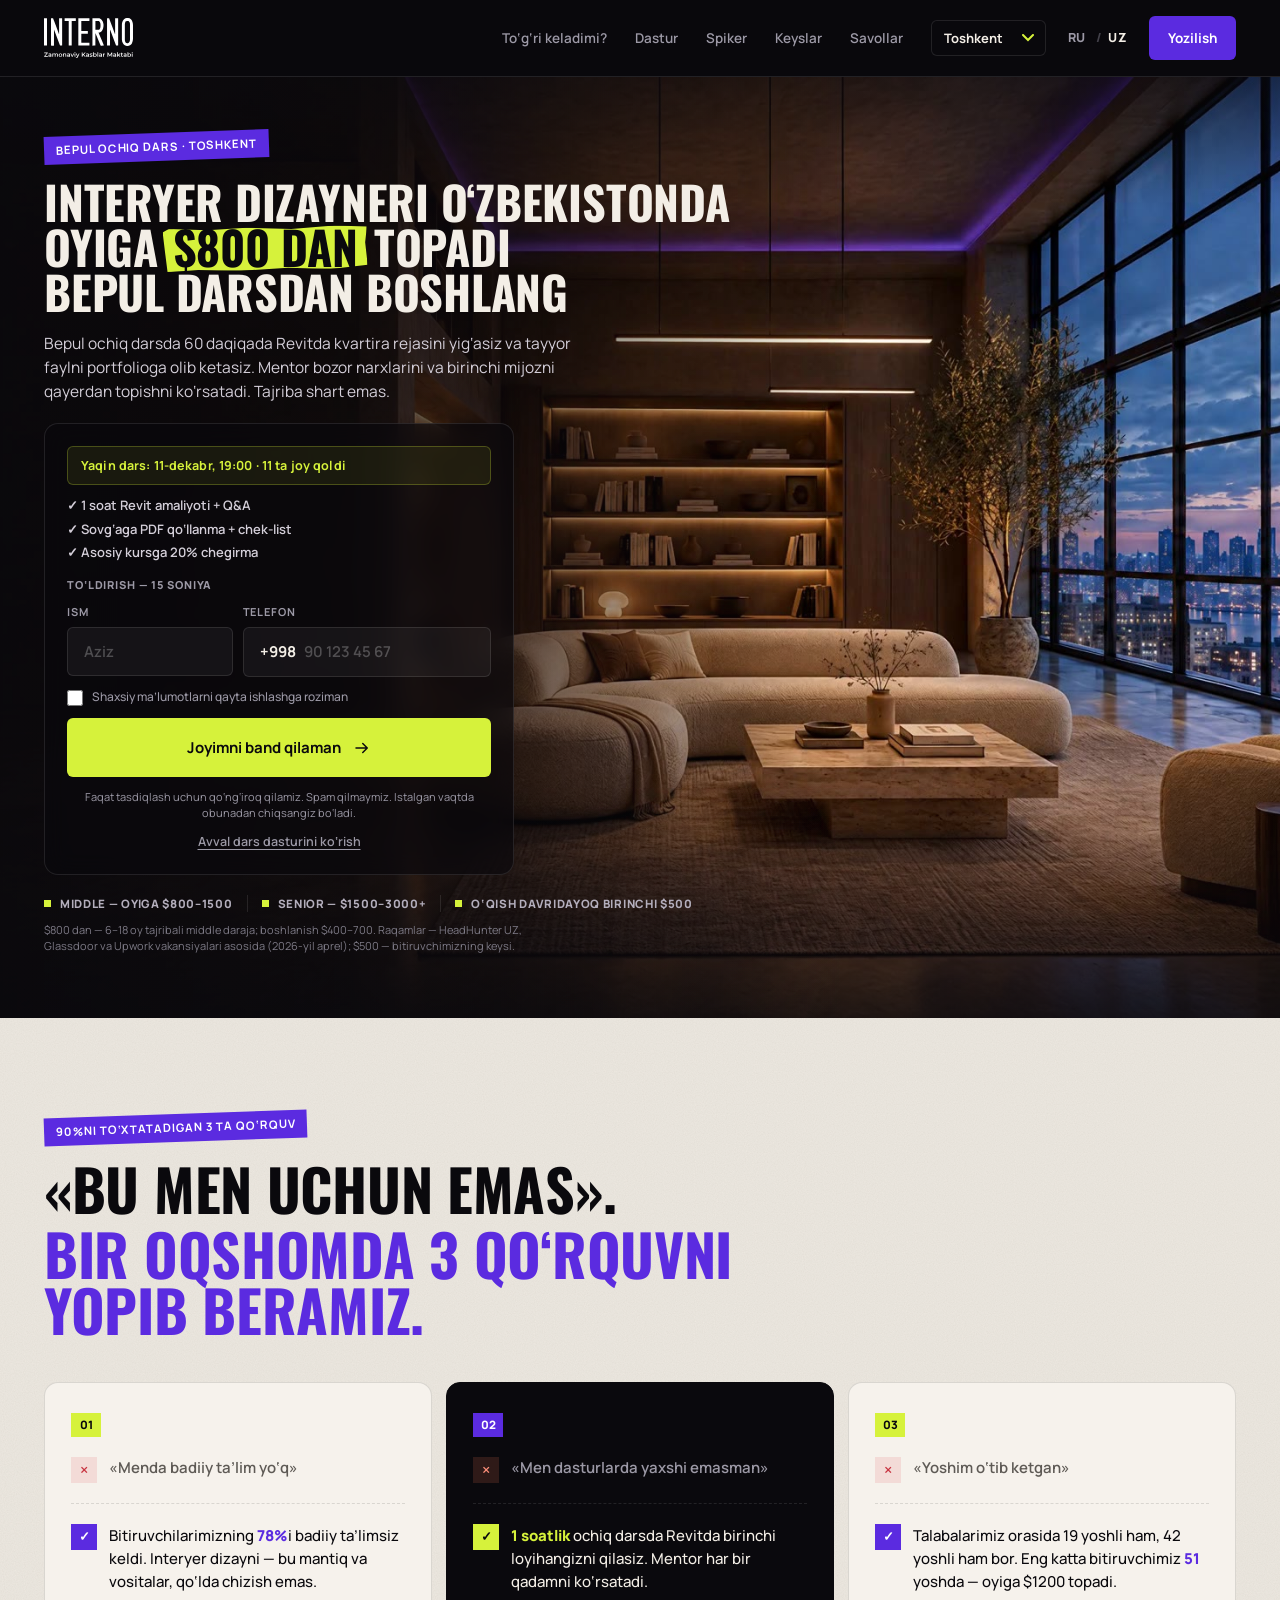
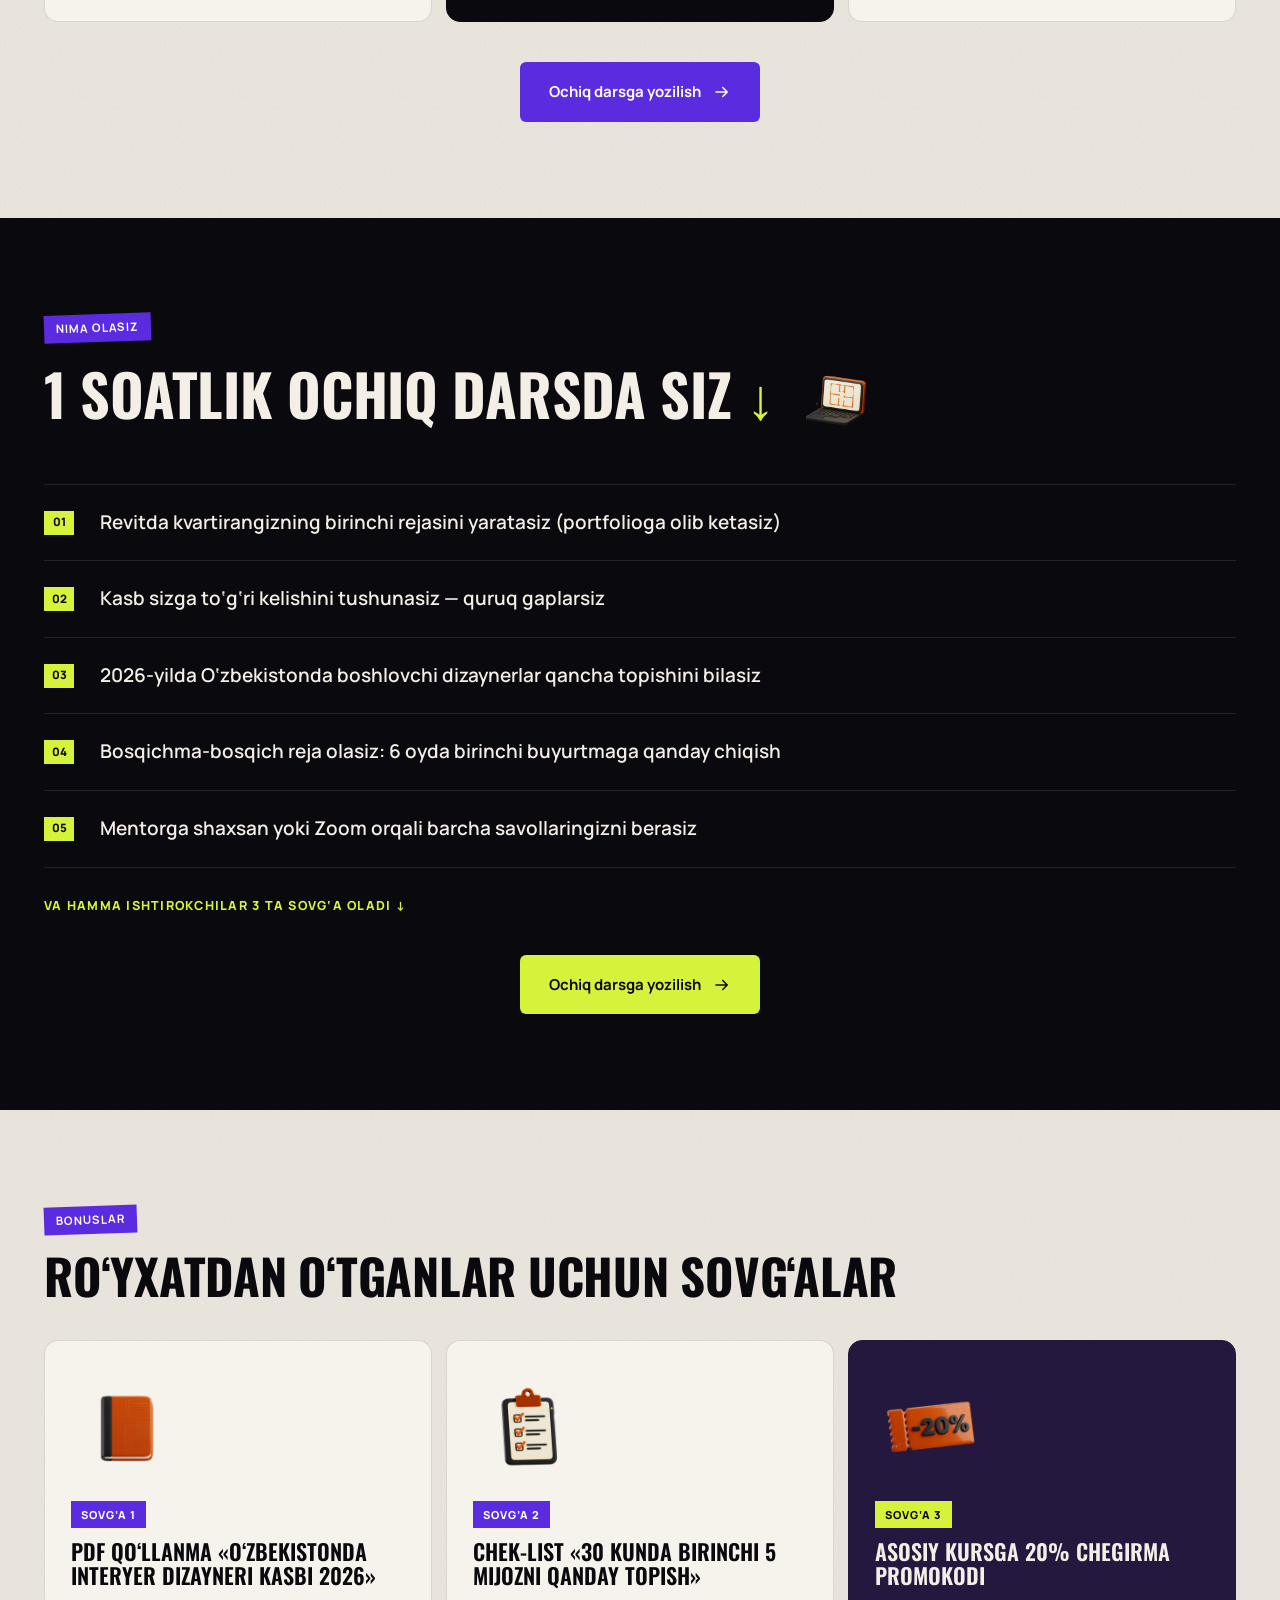
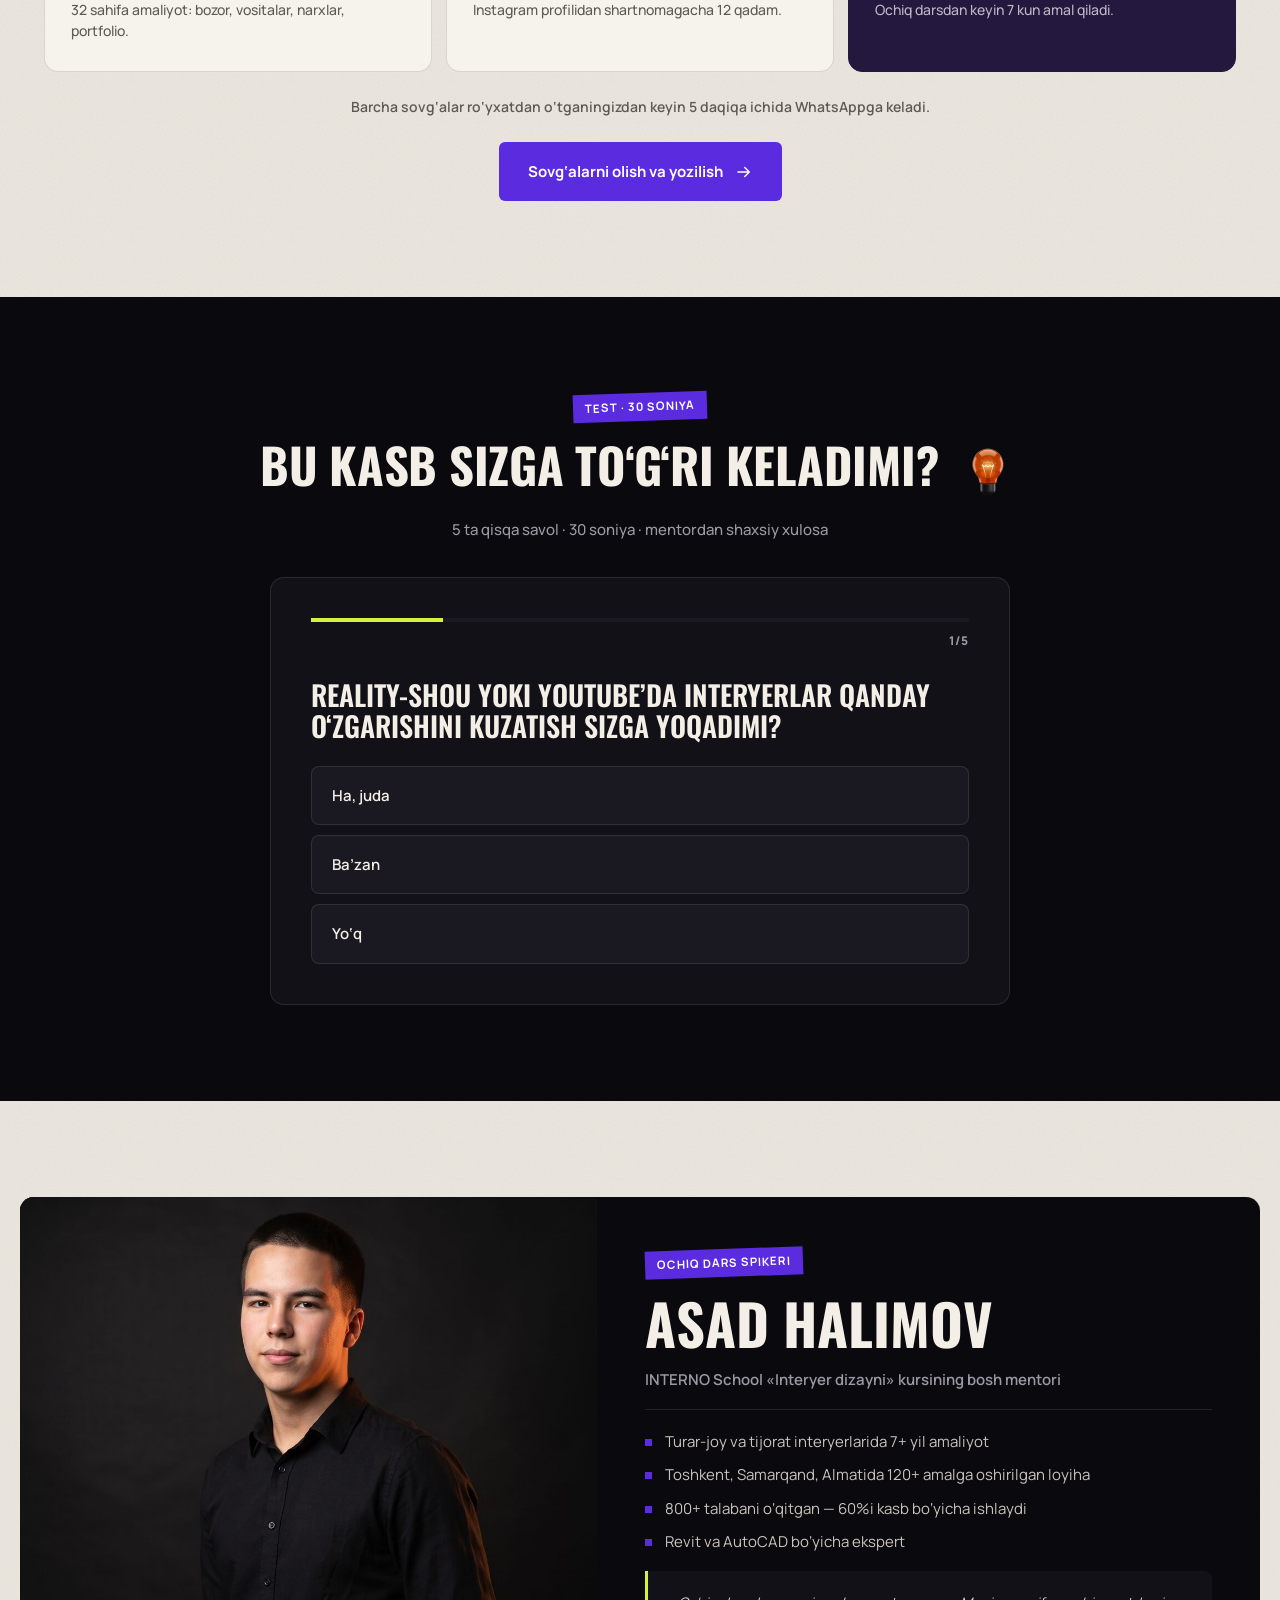
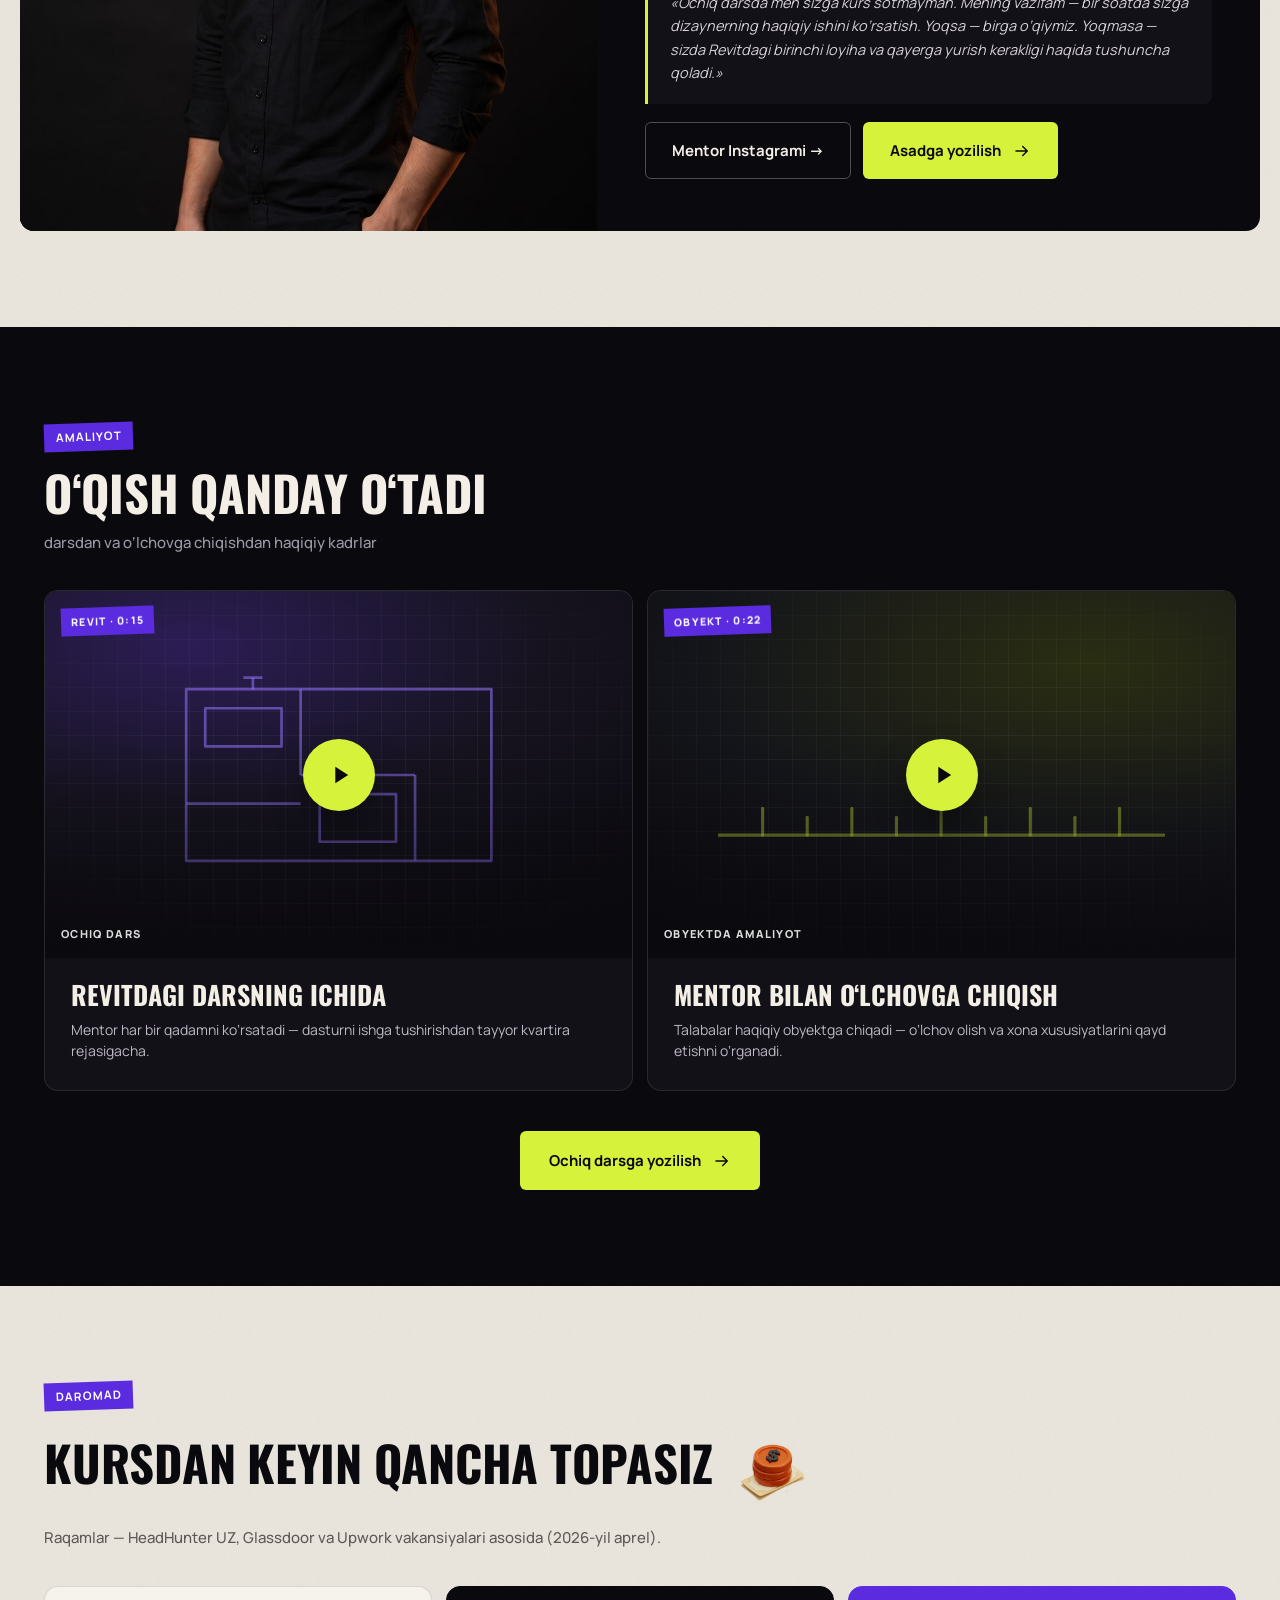
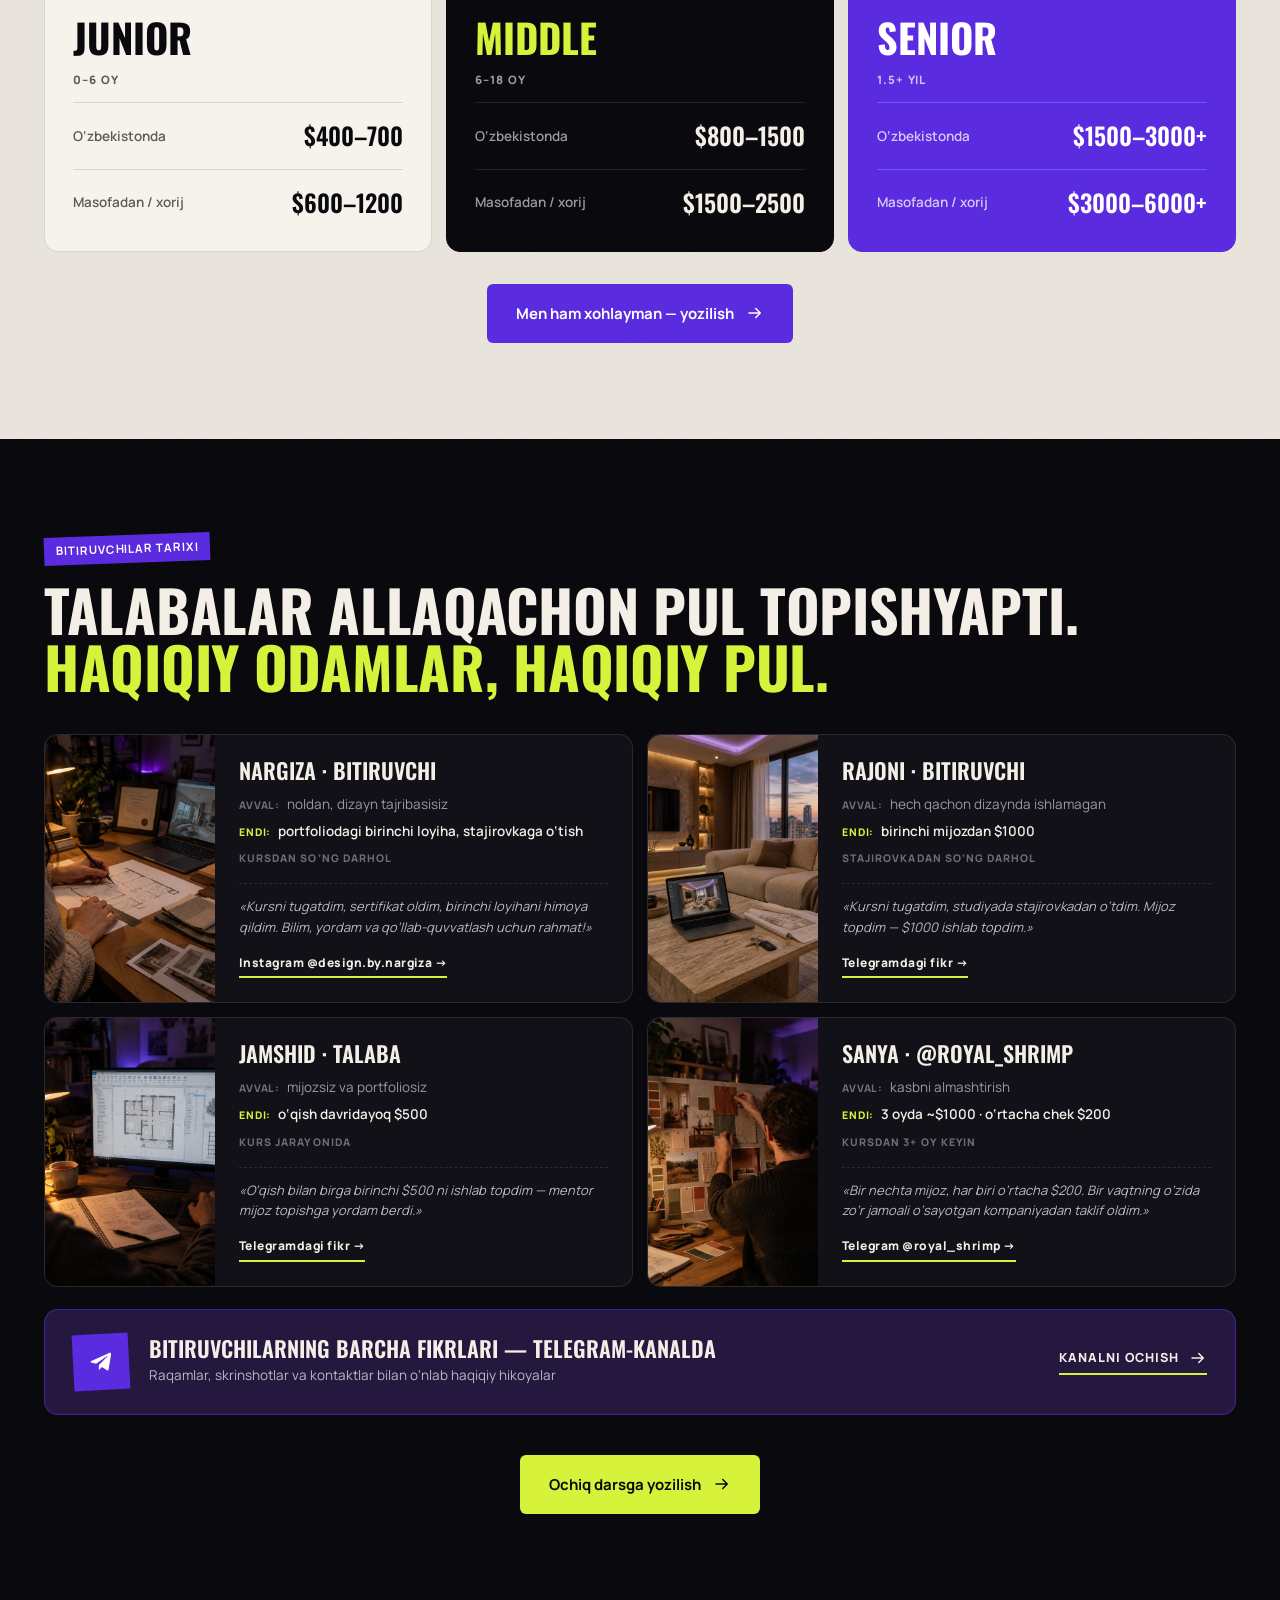
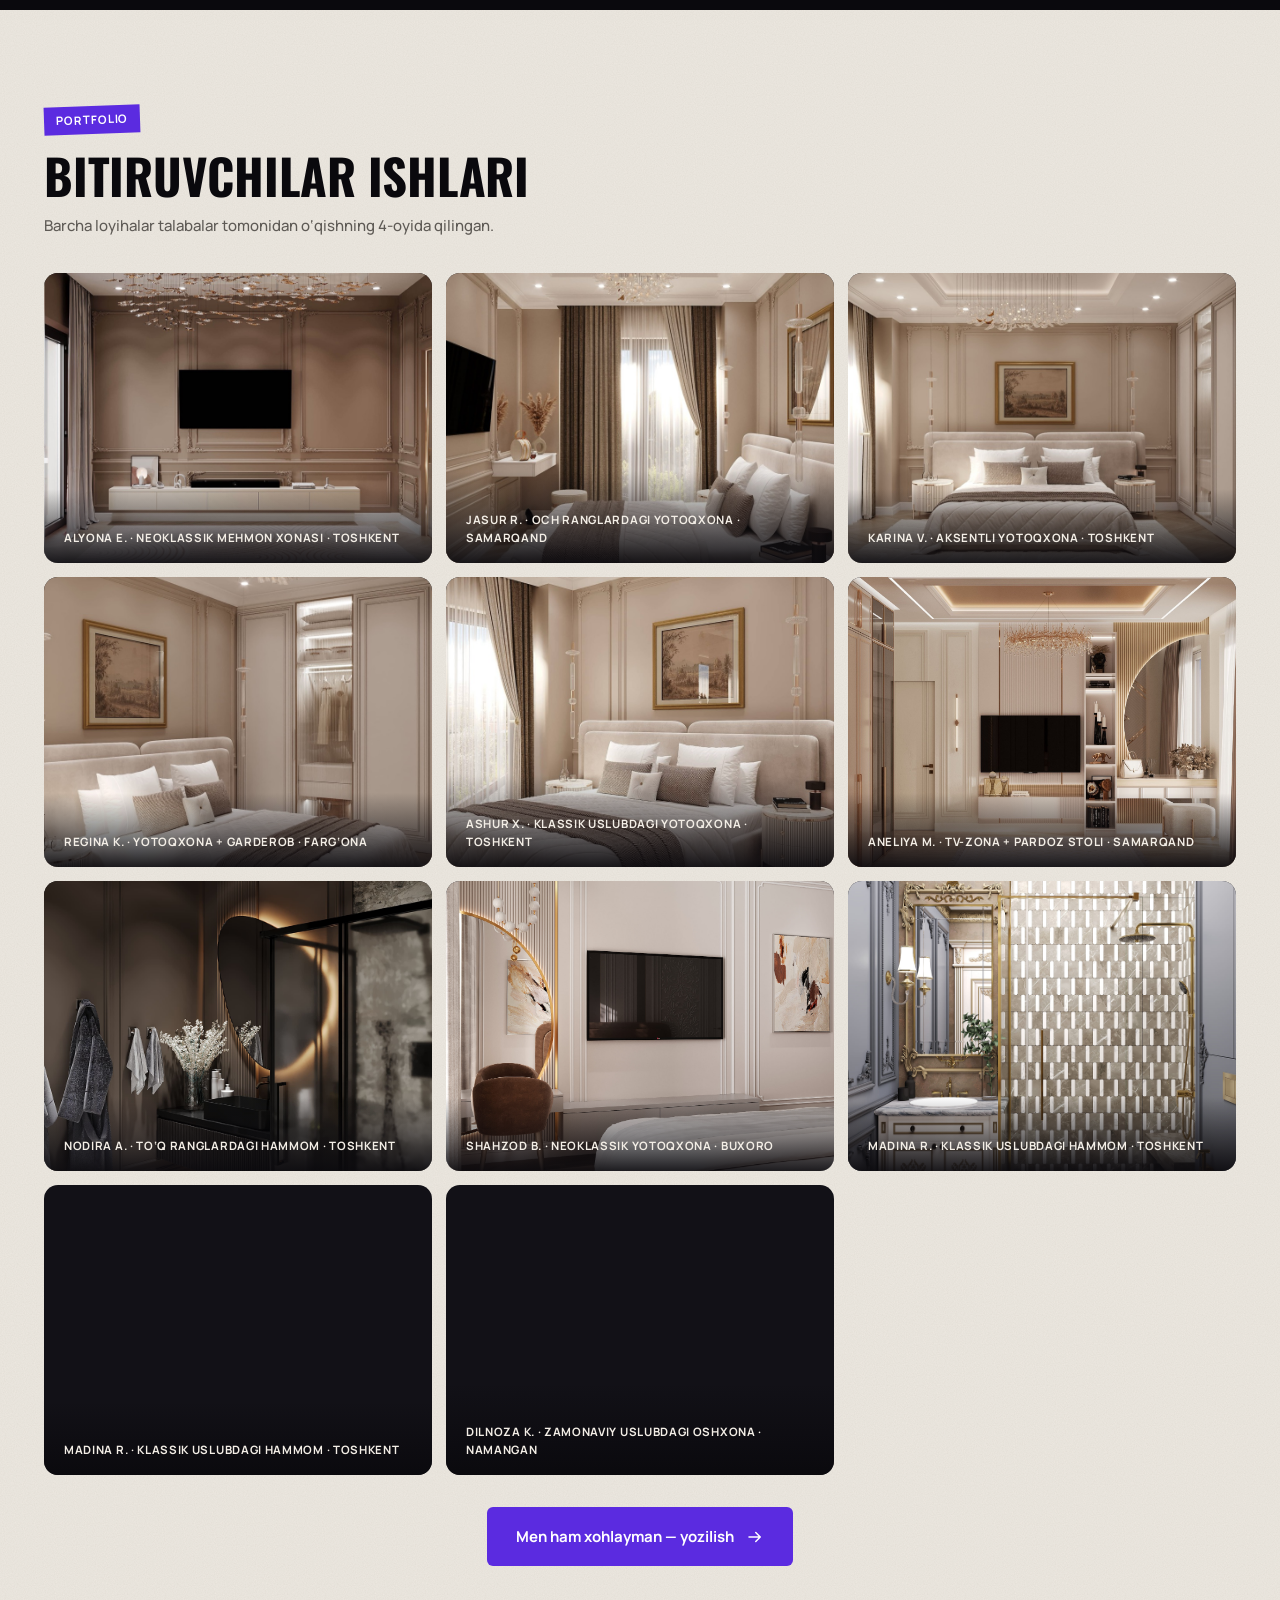
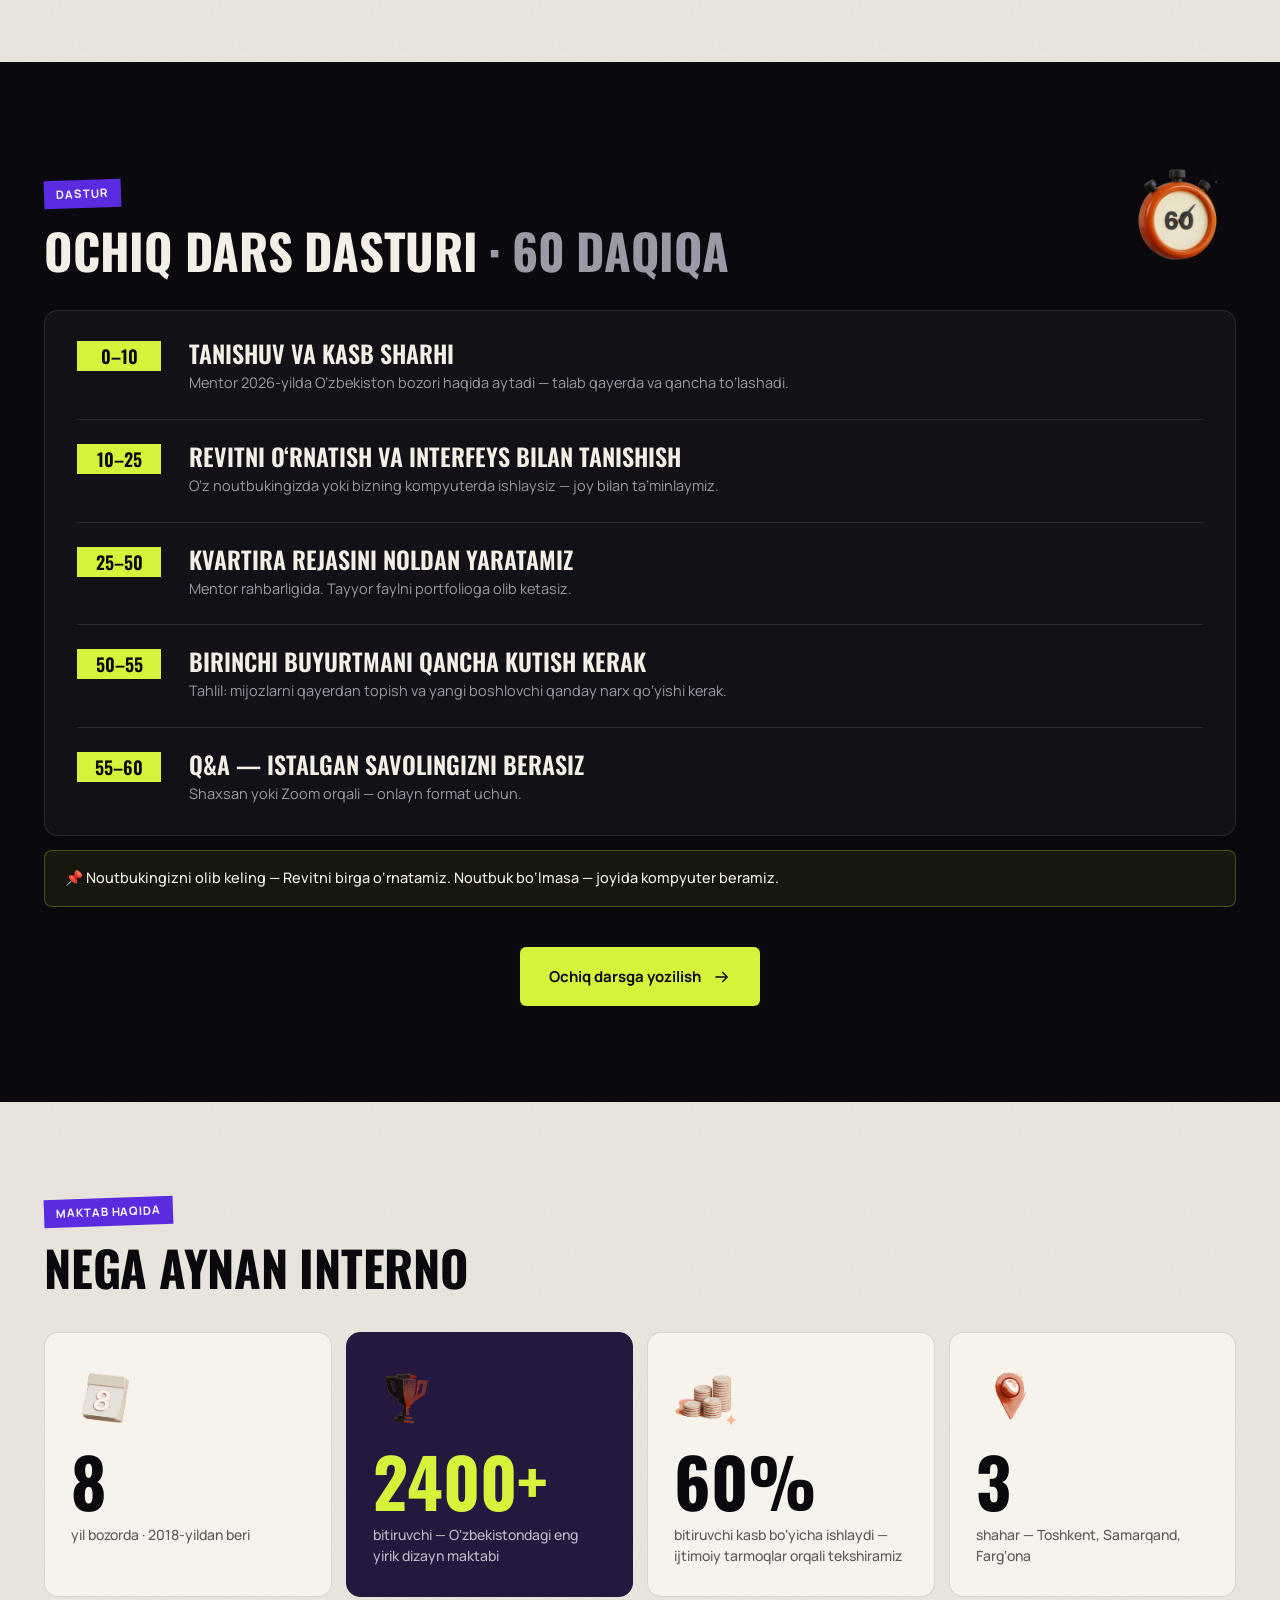
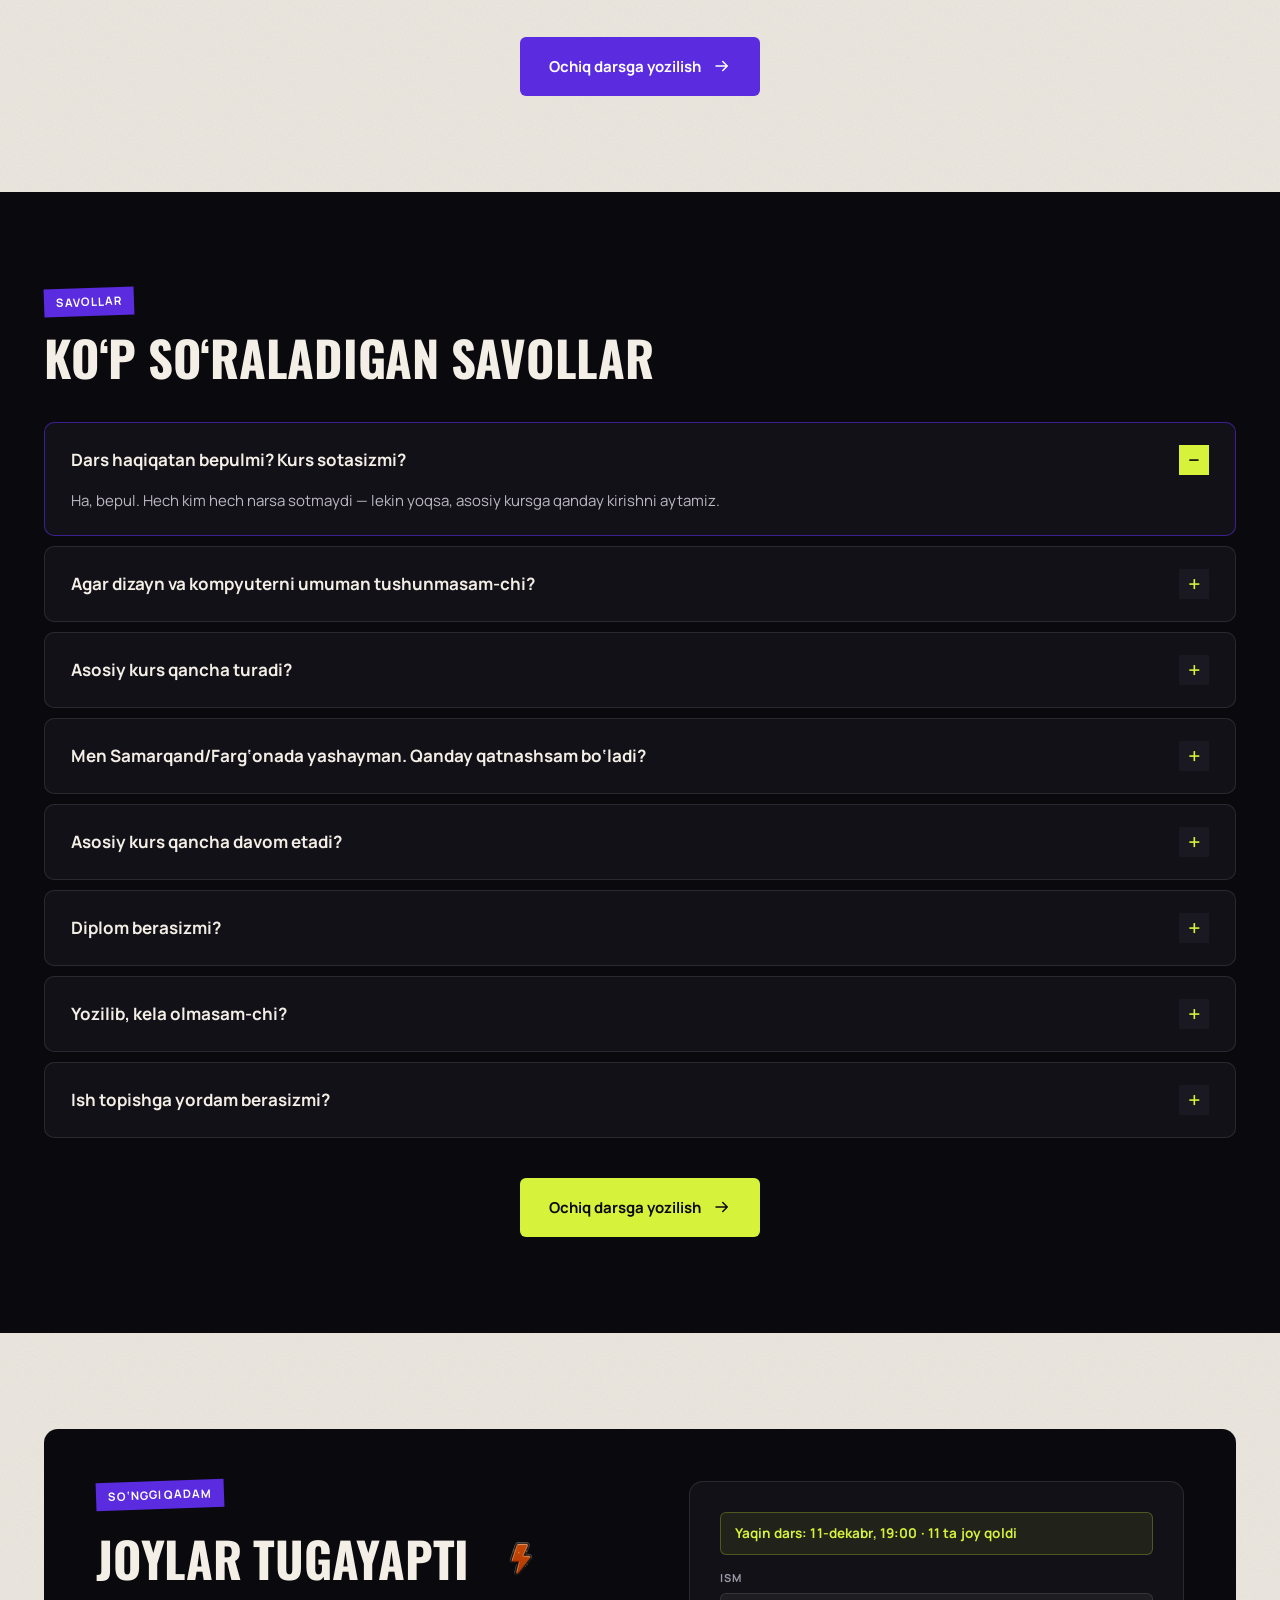
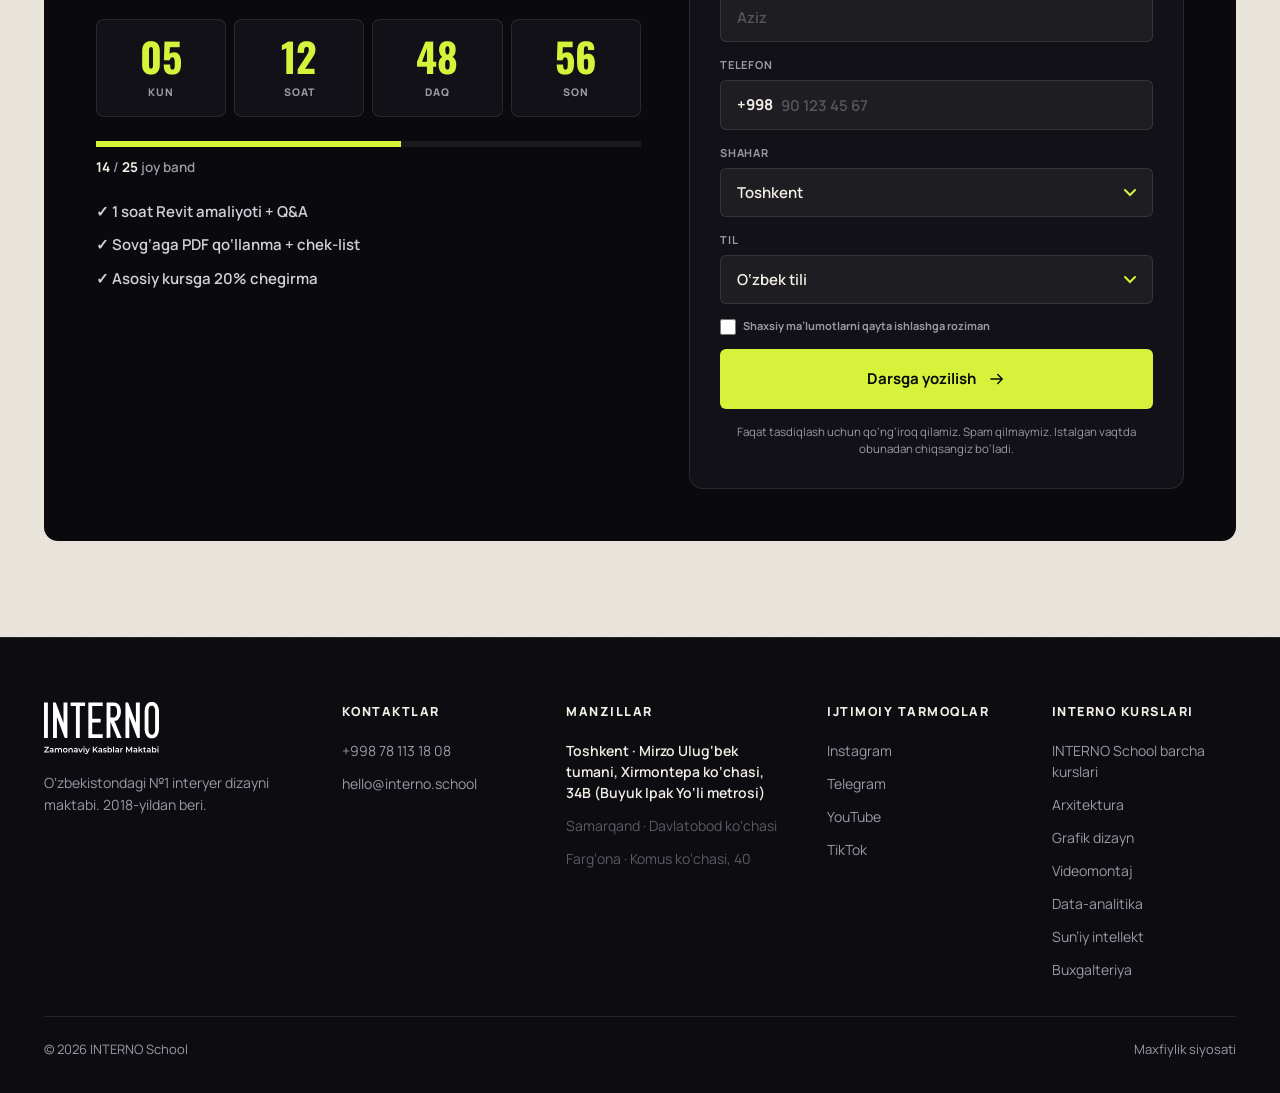
==== commit 607f504f: "SEO/GEO: домен interior.internoedu.uz, статическая /uz/, JSON-LD, robots/sitemap/llms - canonical/og" ====
--- a/index.html
+++ b/index.html
@@ -3,24 +3,242 @@
 <head>
 <meta charset="UTF-8" />
 <meta name="viewport" content="width=device-width, initial-scale=1.0" />
-<title>Открытый урок по дизайну интерьера · INTERNO School · Ташкент / Самарканд / Фергана</title>
-<meta name="description" content="Бесплатный открытый урок INTERNO School. Сделайте свой первый проект в Revit за 1 час. Куратор Асад Халимов · 7+ лет в дизайне." />
-<link rel="canonical" href="https://interno.school/" />
-<link rel="icon" type="image/svg+xml" href="logo-ru.svg" />
-<meta property="og:title" content="Открытый урок по дизайну интерьера — INTERNO School" />
-<meta property="og:description" content="За 1 час — первый проект в Revit + 3 подарка в подарок." />
+<!-- seo:start — блок генерирует scripts/build-seo.mjs, правки вносите там (тексты — в META/dict) -->
+<title>Курс дизайна интерьера в Ташкенте — бесплатный урок | INTERNO</title>
+<meta name="description" content="Бесплатный открытый урок по дизайну интерьера в Ташкенте, Самарканде и Фергане: первый проект в Revit за 1 час. Основной курс — 6 месяцев, сертификат." />
+<meta name="robots" content="index, follow, max-image-preview:large, max-snippet:-1, max-video-preview:-1" />
+<link rel="canonical" href="https://interior.internoedu.uz/" />
+<link rel="alternate" hreflang="ru" href="https://interior.internoedu.uz/" />
+<link rel="alternate" hreflang="uz" href="https://interior.internoedu.uz/uz/" />
+<link rel="alternate" hreflang="x-default" href="https://interior.internoedu.uz/" />
+<link rel="icon" href="/favicon.ico" sizes="48x48" />
+<link rel="icon" href="/icon.svg" type="image/svg+xml" />
+<link rel="apple-touch-icon" href="/apple-touch-icon.png" />
 <meta property="og:type" content="website" />
-<meta property="og:url" content="https://interno.school/" />
-<meta property="og:image" content="https://interno.school/hero/interior-d.jpg" />
-<meta property="og:image:width" content="1200" />
-<meta property="og:image:height" content="630" />
+<meta property="og:site_name" content="INTERNO School" />
+<meta property="og:url" content="https://interior.internoedu.uz/" />
+<meta property="og:title" content="Курс дизайна интерьера в Ташкенте — бесплатный урок | INTERNO" />
+<meta property="og:description" content="Бесплатный открытый урок по дизайну интерьера в Ташкенте, Самарканде и Фергане: первый проект в Revit за 1 час. Основной курс — 6 месяцев, сертификат." />
+<meta property="og:image" content="https://interior.internoedu.uz/hero/interior-d.jpg" />
+<meta property="og:image:width" content="1920" />
+<meta property="og:image:height" content="1080" />
+<meta property="og:image:alt" content="3D композиция дизайнерского интерьера" />
 <meta property="og:locale" content="ru_RU" />
 <meta property="og:locale:alternate" content="uz_UZ" />
-<meta property="og:site_name" content="INTERNO School" />
 <meta name="twitter:card" content="summary_large_image" />
-<meta name="twitter:title" content="Открытый урок по дизайну интерьера — INTERNO School" />
-<meta name="twitter:description" content="За 1 час — первый проект в Revit + 3 подарка в подарок." />
-<meta name="twitter:image" content="https://interno.school/hero/interior-d.jpg" />
+<meta name="twitter:title" content="Курс дизайна интерьера в Ташкенте — бесплатный урок | INTERNO" />
+<meta name="twitter:description" content="Бесплатный открытый урок по дизайну интерьера в Ташкенте, Самарканде и Фергане: первый проект в Revit за 1 час. Основной курс — 6 месяцев, сертификат." />
+<meta name="twitter:image" content="https://interior.internoedu.uz/hero/interior-d.jpg" />
+<script type="application/ld+json">
+{
+ "@context": "https://schema.org",
+ "@graph": [
+  {
+   "@type": "EducationalOrganization",
+   "@id": "https://internoedu.uz/#org",
+   "name": "INTERNO School",
+   "url": "https://internoedu.uz/",
+   "telephone": "+998781131808",
+   "sameAs": [
+    "https://t.me/interno_school",
+    "https://instagram.com/interno.school"
+   ]
+  },
+  {
+   "@type": "Course",
+   "@id": "https://interior.internoedu.uz/#course",
+   "name": "Дизайн интерьера",
+   "description": "Офлайн-курс дизайна интерьера INTERNO School в Ташкенте, Самарканде и Фергане: 6 месяцев, 2 раза в неделю по 2 часа, сертификат с QR-кодом, помощь карьерного центра с портфолио и первыми клиентами. Начните с бесплатного открытого урока: за 1 час — первый проект планировки квартиры в Revit.",
+   "url": "https://interior.internoedu.uz/",
+   "inLanguage": [
+    "ru",
+    "uz"
+   ],
+   "provider": {
+    "@id": "https://internoedu.uz/#org"
+   },
+   "image": "https://interior.internoedu.uz/hero/interior-d.jpg",
+   "timeRequired": "P6M",
+   "educationalCredentialAwarded": "Сертификат с QR-кодом",
+   "hasCourseInstance": [
+    {
+     "@type": "CourseInstance",
+     "courseMode": "Onsite",
+     "courseWorkload": "2 раза в неделю по 2 часа",
+     "location": {
+      "@type": "Place",
+      "name": "INTERNO School — Ташкент",
+      "address": {
+       "@type": "PostalAddress",
+       "streetAddress": "Мирзо-Улугбекский р-н, ул. Хирмонтепа, 34Б (м. Буюк Ипак Йули)",
+       "addressLocality": "Tashkent",
+       "addressCountry": "UZ"
+      }
+     }
+    },
+    {
+     "@type": "CourseInstance",
+     "courseMode": "Onsite",
+     "courseWorkload": "2 раза в неделю по 2 часа",
+     "location": {
+      "@type": "Place",
+      "name": "INTERNO School — Самарканд",
+      "address": {
+       "@type": "PostalAddress",
+       "streetAddress": "ул. Давлатабад",
+       "addressLocality": "Samarkand",
+       "addressCountry": "UZ"
+      }
+     }
+    },
+    {
+     "@type": "CourseInstance",
+     "courseMode": "Onsite",
+     "courseWorkload": "2 раза в неделю по 2 часа",
+     "location": {
+      "@type": "Place",
+      "name": "INTERNO School — Фергана",
+      "address": {
+       "@type": "PostalAddress",
+       "streetAddress": "ул. Комус, 40",
+       "addressLocality": "Fergana",
+       "addressCountry": "UZ"
+      }
+     }
+    }
+   ]
+  },
+  {
+   "@type": "Person",
+   "@id": "https://interior.internoedu.uz/#mentor-asad",
+   "name": "Асад Халимов",
+   "jobTitle": "Старший куратор курса «Дизайн интерьера» в INTERNO School",
+   "image": "https://interior.internoedu.uz/mentor-asad.jpg",
+   "worksFor": {
+    "@id": "https://internoedu.uz/#org"
+   },
+   "knowsAbout": [
+    "Revit",
+    "AutoCAD",
+    "Дизайн интерьера"
+   ],
+   "description": "7+ лет практики в дизайне жилых и коммерческих интерьеров. 120+ реализованных проектов в Ташкенте, Самарканде, Алматы. Обучил 800+ студентов — 60% работают в профессии. Эксперт по Revit и AutoCAD."
+  },
+  {
+   "@type": "WebPage",
+   "@id": "https://interior.internoedu.uz/#webpage",
+   "url": "https://interior.internoedu.uz/",
+   "name": "Курс дизайна интерьера в Ташкенте — бесплатный урок | INTERNO",
+   "description": "Бесплатный открытый урок по дизайну интерьера в Ташкенте, Самарканде и Фергане: первый проект в Revit за 1 час. Основной курс — 6 месяцев, сертификат.",
+   "inLanguage": "ru",
+   "about": {
+    "@id": "https://interior.internoedu.uz/#course"
+   },
+   "mentions": {
+    "@id": "https://interior.internoedu.uz/#mentor-asad"
+   },
+   "publisher": {
+    "@id": "https://internoedu.uz/#org"
+   },
+   "primaryImageOfPage": "https://interior.internoedu.uz/hero/interior-d.jpg",
+   "breadcrumb": {
+    "@id": "https://interior.internoedu.uz/#breadcrumb"
+   },
+   "dateModified": "2026-11-08"
+  },
+  {
+   "@type": "BreadcrumbList",
+   "@id": "https://interior.internoedu.uz/#breadcrumb",
+   "itemListElement": [
+    {
+     "@type": "ListItem",
+     "position": 1,
+     "name": "INTERNO School",
+     "item": "https://internoedu.uz/"
+    },
+    {
+     "@type": "ListItem",
+     "position": 2,
+     "name": "Дизайн интерьера",
+     "item": "https://interior.internoedu.uz/"
+    }
+   ]
+  },
+  {
+   "@type": "FAQPage",
+   "@id": "https://interior.internoedu.uz/#faq",
+   "inLanguage": "ru",
+   "mainEntity": [
+    {
+     "@type": "Question",
+     "name": "Урок реально бесплатный? Будете продавать курс?",
+     "acceptedAnswer": {
+      "@type": "Answer",
+      "text": "Да, бесплатно. Продавать никто не будет — но если зацепит, расскажем как поступить на основной курс."
+     }
+    },
+    {
+     "@type": "Question",
+     "name": "А если я ничего не понимаю в дизайне и компьютерах?",
+     "acceptedAnswer": {
+      "@type": "Answer",
+      "text": "Урок построен с нуля. Куратор разберёт каждый шаг."
+     }
+    },
+    {
+     "@type": "Question",
+     "name": "Сколько стоит основной курс?",
+     "acceptedAnswer": {
+      "@type": "Answer",
+      "text": "Зависит от формата и города. Точную стоимость и рассрочку расскажем на уроке."
+     }
+    },
+    {
+     "@type": "Question",
+     "name": "Я живу в Самарканде/Фергане. Как мне попасть?",
+     "acceptedAnswer": {
+      "@type": "Answer",
+      "text": "Открытые уроки проводятся во всех 3 городах. Адрес в вашем городе пришлём при записи."
+     }
+    },
+    {
+     "@type": "Question",
+     "name": "Сколько длится основной курс?",
+     "acceptedAnswer": {
+      "@type": "Answer",
+      "text": "6 месяцев. 2 раза в неделю по 2 часа."
+     }
+    },
+    {
+     "@type": "Question",
+     "name": "Дадите ли диплом?",
+     "acceptedAnswer": {
+      "@type": "Answer",
+      "text": "Да, выдаём сертификат с QR-кодом, который проверяется на нашем сайте."
+     }
+    },
+    {
+     "@type": "Question",
+     "name": "Что если я запишусь и не приду?",
+     "acceptedAnswer": {
+      "@type": "Answer",
+      "text": "Просто напишите нам — перенесём на следующий урок. Без проблем."
+     }
+    },
+    {
+     "@type": "Question",
+     "name": "Помогаете ли с трудоустройством?",
+     "acceptedAnswer": {
+      "@type": "Answer",
+      "text": "Да, у нас есть карьерный центр. Помогаем собрать портфолио и найти первых клиентов."
+     }
+    }
+   ]
+  }
+ ]
+}
+</script>
+<!-- seo:end -->
 
 <!-- ===== BOOT + I18N =====
      Inlined in <head> so ?lang=uz|ru and ?city=tsh|smr|fer apply synchronously,
@@ -232,6 +450,10 @@
     "ftr.addr.tsh":"Ташкент · Мирзо-Улугбекский р-н, ул. Хирмонтепа, 34Б (м. Буюк Ипак Йули)",
     "ftr.addr.smr":"Самарканд · ул. Давлатабад",
     "ftr.addr.frg":"Фергана · ул. Комус, 40",
+    "ftr.courses":"Курсы INTERNO",
+    "ftr.all":"Все курсы INTERNO School","ftr.allHref":"https://internoedu.uz/",
+    "ftr.c.arch":"Архитектура","ftr.c.graphic":"Графический дизайн","ftr.c.video":"Видеомонтаж",
+    "ftr.c.data":"Data-аналитика","ftr.c.ai":"Искусственный интеллект","ftr.c.acc":"Бухгалтерия",
     "sticky.text":"Записаться бесплатно",
     "modal.eyebrow":"Бесплатный открытый урок",
     "modal.title":"Запишитесь на ближайший урок",
@@ -411,6 +633,10 @@
     "ftr.addr.tsh":"Toshkent · Mirzo Ulug‘bek tumani, Xirmontepa ko‘chasi, 34B (Buyuk Ipak Yo‘li metrosi)",
     "ftr.addr.smr":"Samarqand · Davlatobod ko‘chasi",
     "ftr.addr.frg":"Farg‘ona · Komus ko‘chasi, 40",
+    "ftr.courses":"INTERNO kurslari",
+    "ftr.all":"INTERNO School barcha kurslari","ftr.allHref":"https://internoedu.uz/uz/",
+    "ftr.c.arch":"Arxitektura","ftr.c.graphic":"Grafik dizayn","ftr.c.video":"Videomontaj",
+    "ftr.c.data":"Data-analitika","ftr.c.ai":"Sun’iy intellekt","ftr.c.acc":"Buxgalteriya",
     "sticky.text":"Bepul yozilish",
     "modal.eyebrow":"Bepul ochiq dars",
     "modal.title":"Eng yaqin darsga yoziling",
@@ -432,25 +658,33 @@
   var qLang = p.get('lang');
   var qCity = p.get('city');
   if(qCity === 'fer') qCity = 'frg'; // ad-campaign alias for Fergana
-  var lang = (qLang === 'ru' || qLang === 'uz') ? qLang : null;
+  // /uz/ — отдельный индексируемый URL узбекской версии (собирается
+  // scripts/build-seo.mjs): там язык задан адресом, как ?lang=uz.
+  var urlLang = /^\/uz(\/|\/index\.html)?$/.test(location.pathname) ? 'uz' : null;
+  var lang = (qLang === 'ru' || qLang === 'uz') ? qLang : urlLang;
   var city = (qCity === 'tsh' || qCity === 'smr' || qCity === 'frg') ? qCity : null;
   try {
     if(lang) localStorage.setItem('interno_lang', lang); else lang = localStorage.getItem('interno_lang');
     if(city) localStorage.setItem('interno_city', city); else city = localStorage.getItem('interno_city');
   } catch(_) {}
-  if(lang !== 'ru' && lang !== 'uz') lang = /^ru/i.test(navigator.language || '') ? 'ru' : 'uz';
+  // Поисковые роботы видят язык самого URL (на / — русский, как в HTML),
+  // а не язык браузера: иначе Googlebot (en-US) индексировал бы / по-узбекски.
+  var isBot = /bot|crawl|spider|slurp/i.test(navigator.userAgent || '');
+  if(lang !== 'ru' && lang !== 'uz') lang = isBot ? 'ru' : /^ru/i.test(navigator.language || '') ? 'ru' : 'uz';
   if(city !== 'tsh' && city !== 'smr' && city !== 'frg') city = 'tsh';
   document.documentElement.lang = lang;
   document.documentElement.setAttribute('data-city', city);
 
+  // Title/description по языкам. Отсюда же их берёт scripts/build-seo.mjs
+  // для <head>, Open Graph и JSON-LD — правьте здесь и пересоберите.
   var META = {
     ru: {
-      title: 'Открытый урок по дизайну интерьера · INTERNO School · Ташкент / Самарканд / Фергана',
-      desc: 'Бесплатный открытый урок INTERNO School. Сделайте свой первый проект в Revit за 1 час. Куратор Асад Халимов · 7+ лет в дизайне.'
+      title: 'Курс дизайна интерьера в Ташкенте — бесплатный урок | INTERNO',
+      desc: 'Бесплатный открытый урок по дизайну интерьера в Ташкенте, Самарканде и Фергане: первый проект в Revit за 1 час. Основной курс — 6 месяцев, сертификат.'
     },
     uz: {
-      title: 'Interyer dizayni bo‘yicha ochiq dars · INTERNO School · Toshkent / Samarqand / Farg‘ona',
-      desc: 'INTERNO School’ning bepul ochiq darsi. 1 soatda Revitda birinchi loyihangizni yarating. Mentor Asad Halimov · dizaynda 7+ yil.'
+      title: 'Toshkentda interyer dizayni kursi — bepul ochiq dars | INTERNO',
+      desc: 'Toshkent, Samarqand va Farg‘onada interyer dizayni bo‘yicha bepul ochiq dars: 1 soatda Revitda birinchi loyiha. Asosiy kurs — 6 oy, sertifikat.'
     }
   };
   document.title = META[lang].title;
@@ -526,6 +760,10 @@
   document.querySelectorAll('[data-i18n-aria]').forEach(el=>{
     const v = t(lang, el.getAttribute('data-i18n-aria'));
     if(v!==undefined) el.setAttribute('aria-label', v.replace(/<[^>]*>/g,''));
+  });
+  document.querySelectorAll('[data-i18n-href]').forEach(el=>{
+    const v = t(lang, el.getAttribute('data-i18n-href'));
+    if(v!==undefined) el.setAttribute('href', v);
   });
   document.querySelectorAll('.lang__btn').forEach(b=>{
     b.classList.toggle('is-active', b.dataset.lang===lang);
@@ -618,8 +856,8 @@
         <option value="frg">Фергана</option>
       </select>
       <div class="lang">
-        <button class="lang__btn is-active" data-lang="ru">RU</button>
-        <button class="lang__btn" data-lang="uz">UZ</button>
+        <a class="lang__btn is-active" data-lang="ru" href="/" hreflang="ru" lang="ru">RU</a>
+        <a class="lang__btn" data-lang="uz" href="/uz/" hreflang="uz" lang="uz">UZ</a>
       </div>
       <button type="button" class="btn btn--primary nav__cta" data-modal="signup" data-i18n="nav.signup">Записаться</button>
     </div>
@@ -647,9 +885,7 @@
         <span data-i18n="hero.title2">дизайнера интерьера</span><br/>
         <span data-i18n="hero.title3">за 1 вечер. <em>Бесплатно.</em></span>
       </h1>
-      <p class="hero__subtitle" data-i18n="hero.subtitle">
-        Создадите свой первый проект в Revit, поймёте подходит ли вам профессия, и получите путеводитель + чек-лист в подарок.
-      </p>
+      <p class="hero__subtitle" data-i18n="hero.subtitle">Создадите свой первый проект в Revit, поймёте подходит ли вам профессия, и получите путеводитель + чек-лист в подарок.</p>
       <p class="hero__lesson lesson-next" data-lesson-line></p>
 
       <div class="trust-chips">
@@ -686,7 +922,7 @@
           <li data-i18n="cta.b2">✓ PDF-гайд + чек-лист в подарок</li>
           <li data-i18n="cta.b3">✓ Скидка 20% на основной курс</li>
         </ul>
-        <p class="hero__form-title" data-i18n="hero.formTitle">15 секунд — имя и телефон</p>
+        <p class="hero__form-title" data-i18n="hero.formTitle">Заполнение — 15 секунд</p>
         <div class="hero__fields">
           <label><span data-i18n="form.name">Имя</span><input type="text" name="name" required placeholder="Aziz" /></label>
           <label><span data-i18n="form.phone">Телефон</span>
@@ -901,7 +1137,7 @@
 <!-- ===== BLOCK 6: SPEAKER ===== -->
 <section class="mentor s-light" id="mentor">
   <div class="container mentor__inner">
-    <div class="mentor__photo"></div>
+    <div class="mentor__photo" role="img" aria-label="Асад Халимов" data-i18n-aria="mc.name"></div>
     <div class="mentor__info">
       <span class="tag" data-i18n="m.kicker">Спикер открытого урока</span>
       <h2 class="mentor__name" data-i18n="mc.name">Асад Халимов</h2>
@@ -912,9 +1148,7 @@
         <li data-i18n="m.l3">Обучил 800+ студентов — 60% работают в профессии</li>
         <li data-i18n="m.l4">Эксперт по Revit и AutoCAD</li>
       </ul>
-      <blockquote class="mentor__quote" data-i18n="m.quote">
-        «На открытом уроке я не буду продавать вам курс. Моя задача — за час показать вам реальную работу дизайнера. Если зацепит — будем учиться. Если нет — у вас останется первый проект в Revit и понимание, куда двигаться дальше.»
-      </blockquote>
+      <blockquote class="mentor__quote" data-i18n="m.quote">«На открытом уроке я не буду продавать вам курс. Моя задача — за час показать вам реальную работу дизайнера. Если зацепит — будем учиться. Если нет — у вас останется первый проект в Revit и понимание, куда двигаться дальше.»</blockquote>
       <div class="mentor__actions">
         <a href="https://instagram.com" target="_blank" rel="noopener" class="btn btn--ghost" data-i18n="m.ig">Instagram куратора →</a>
         <a href="#cta" class="btn btn--primary"><span data-i18n="m.cta">Записаться к Асаду</span> <span class="arrow"></span></a>
@@ -1095,47 +1329,47 @@
 
     <div class="works__grid">
       <figure class="work">
-        <img src="works/work-10.jpg" alt="ТВ-зона в неоклассике" data-i18n-alt="works.c1" loading="lazy" decoding="async" />
+        <img src="works/work-10.jpg" alt="Алёна Е. · гостиная-неоклассика · Ташкент" data-i18n-alt="works.c1" width="1100" height="696" loading="lazy" decoding="async" />
         <figcaption data-i18n="works.c1">Алёна Е. · гостиная-неоклассика · Ташкент</figcaption>
       </figure>
       <figure class="work">
-        <img src="works/work-11.jpg" alt="Спальня с пампасной травой" data-i18n-alt="works.c2" loading="lazy" decoding="async" />
+        <img src="works/work-11.jpg" alt="Жасур Р. · спальня в светлых тонах · Самарканд" data-i18n-alt="works.c2" width="880" height="1100" loading="lazy" decoding="async" />
         <figcaption data-i18n="works.c2">Жасур Р. · спальня в светлых тонах · Самарканд</figcaption>
       </figure>
       <figure class="work">
-        <img src="works/work-12.jpg" alt="Спальня с акцентной картиной" data-i18n-alt="works.c3" loading="lazy" decoding="async" />
+        <img src="works/work-12.jpg" alt="Карина В. · спальня с акцентом · Ташкент" data-i18n-alt="works.c3" width="1100" height="696" loading="lazy" decoding="async" />
         <figcaption data-i18n="works.c3">Карина В. · спальня с акцентом · Ташкент</figcaption>
       </figure>
       <figure class="work">
-        <img src="works/work-13.jpg" alt="Спальня с гардеробной" data-i18n-alt="works.c4" loading="lazy" decoding="async" />
+        <img src="works/work-13.jpg" alt="Регина К. · спальня + гардероб · Фергана" data-i18n-alt="works.c4" width="880" height="1100" loading="lazy" decoding="async" />
         <figcaption data-i18n="works.c4">Регина К. · спальня + гардероб · Фергана</figcaption>
       </figure>
       <figure class="work">
-        <img src="works/work-14.jpg" alt="Классическая спальня" data-i18n-alt="works.c5" loading="lazy" decoding="async" />
+        <img src="works/work-14.jpg" alt="Ашур Х. · спальня в классике · Ташкент" data-i18n-alt="works.c5" width="880" height="1100" loading="lazy" decoding="async" />
         <figcaption data-i18n="works.c5">Ашур Х. · спальня в классике · Ташкент</figcaption>
       </figure>
       <figure class="work">
-        <img src="works/work-1.jpg" alt="ТВ-зона с туалетным столиком" data-i18n-alt="works.c6" loading="lazy" decoding="async" />
+        <img src="works/work-1.jpg" alt="Анелия М. · ТВ-зона + туалетный столик · Самарканд" data-i18n-alt="works.c6" width="1400" height="1029" loading="lazy" decoding="async" />
         <figcaption data-i18n="works.c6">Анелия М. · ТВ-зона + туалетный столик · Самарканд</figcaption>
       </figure>
       <figure class="work">
-        <img src="works/work-15.jpg" alt="Ванная с органическим зеркалом" data-i18n-alt="works.c7" loading="lazy" decoding="async" />
+        <img src="works/work-15.jpg" alt="Нодира А. · ванная в тёмных тонах · Ташкент" data-i18n-alt="works.c7" width="2000" height="2500" loading="lazy" decoding="async" />
         <figcaption data-i18n="works.c7">Нодира А. · ванная в тёмных тонах · Ташкент</figcaption>
       </figure>
       <figure class="work">
-        <img src="works/work-16.jpg" alt="Спальня с ТВ-зоной в неоклассике" data-i18n-alt="works.c8" loading="lazy" decoding="async" />
+        <img src="works/work-16.jpg" alt="Шахзод Б. · спальня-неоклассика · Бухара" data-i18n-alt="works.c8" width="2500" height="2200" loading="lazy" decoding="async" />
         <figcaption data-i18n="works.c8">Шахзод Б. · спальня-неоклассика · Бухара</figcaption>
       </figure>
       <figure class="work">
-        <img src="works/work-17.jpg" alt="Классическая ванная с золотом" data-i18n-alt="works.c9" loading="lazy" decoding="async" />
+        <img src="works/work-17.jpg" alt="Мадина Р. · ванная в классике · Ташкент" data-i18n-alt="works.c9" width="1800" height="2400" loading="lazy" decoding="async" />
         <figcaption data-i18n="works.c9">Мадина Р. · ванная в классике · Ташкент</figcaption>
       </figure>
       <figure class="work">
-        <img src="works/work-18.jpg" alt="Классическая ванная — душевая зона" data-i18n-alt="works.c9" loading="lazy" decoding="async" />
+        <img src="works/work-18.jpg" alt="Мадина Р. · ванная в классике · Ташкент" data-i18n-alt="works.c9" width="1800" height="2400" loading="lazy" decoding="async" />
         <figcaption data-i18n="works.c9">Мадина Р. · ванная в классике · Ташкент</figcaption>
       </figure>
       <figure class="work">
-        <img src="works/work-19.jpg" alt="Современная кухня с рейками" data-i18n-alt="works.c10" loading="lazy" decoding="async" />
+        <img src="works/work-19.jpg" alt="Дилноза К. · кухня в современном стиле · Наманган" data-i18n-alt="works.c10" width="2500" height="2500" loading="lazy" decoding="async" />
         <figcaption data-i18n="works.c10">Дилноза К. · кухня в современном стиле · Наманган</figcaption>
       </figure>
     </div>
@@ -1265,7 +1499,7 @@
         </div>
 
         <ul class="cta__bullets">
-          <li data-i18n="cta.b1">✓ 1 час практики в Revit + Q&A</li>
+          <li data-i18n="cta.b1">✓ 1 час практики в Revit + Q&amp;A</li>
           <li data-i18n="cta.b2">✓ PDF-гайд + чек-лист в подарок</li>
           <li data-i18n="cta.b3">✓ Скидка 20% на основной курс</li>
         </ul>
@@ -1330,10 +1564,20 @@
       </div>
       <div class="footer__col">
         <h4 data-i18n="ftr.social">Соцсети</h4>
-        <a href="#">Instagram</a>
-        <a href="#">Telegram</a>
+        <a href="https://instagram.com/interno.school" target="_blank" rel="noopener">Instagram</a>
+        <a href="https://t.me/interno_school" target="_blank" rel="noopener">Telegram</a>
         <a href="#">YouTube</a>
         <a href="#">TikTok</a>
+      </div>
+      <div class="footer__col">
+        <h4 data-i18n="ftr.courses">Курсы INTERNO</h4>
+        <a href="https://internoedu.uz/" data-i18n-href="ftr.allHref" data-i18n="ftr.all">Все курсы INTERNO School</a>
+        <a href="https://architecture.internoedu.uz/" data-i18n="ftr.c.arch">Архитектура</a>
+        <a href="https://graphic.internoedu.uz/" data-i18n="ftr.c.graphic">Графический дизайн</a>
+        <a href="https://videomontaj.internoedu.uz/" data-i18n="ftr.c.video">Видеомонтаж</a>
+        <a href="https://data.internoedu.uz/" data-i18n="ftr.c.data">Data-аналитика</a>
+        <a href="https://ai.internoedu.uz/" data-i18n="ftr.c.ai">Искусственный интеллект</a>
+        <a href="https://buxgalteriya.internoedu.uz/" data-i18n="ftr.c.acc">Бухгалтерия</a>
       </div>
     </div>
     <div class="footer__bottom">
@@ -1362,7 +1606,7 @@
     </div>
 
     <ul class="modal__bullets">
-      <li data-i18n="modal.b1">✓ 1 час практики в Revit + Q&A</li>
+      <li data-i18n="modal.b1">✓ 1 час практики в Revit + Q&amp;A</li>
       <li data-i18n="modal.b2">✓ PDF-гайд + чек-лист в подарок</li>
       <li data-i18n="modal.b3">✓ Скидка 20% на основной курс</li>
     </ul>
@@ -1392,7 +1636,7 @@
         <span data-i18n="form.submit">Записаться на урок</span>
         <span class="arrow"></span>
       </button>
-      <p class="modal__small" data-i18n="form.policy">Звоним только для подтверждения. Не спамим.</p>
+      <p class="modal__small" data-i18n="form.policy">Звоним только для подтверждения. Не спамим. Можно отписаться в любой момент.</p>
     </form>
   </div>
 </div>
--- a/styles.css
+++ b/styles.css
@@ -479,11 +479,13 @@
   border-radius:var(--r);overflow:hidden;transition:border-color .3s;
 }
 .case-card:hover{border-color:rgba(91,43,224,.6)}
-.case-card__photo{background:#2a2830 center/cover;filter:saturate(.85)}
-.case-card__photo--1{background-image:url('https://images.unsplash.com/photo-1494790108377-be9c29b29330?auto=format&fit=crop&w=400&q=80')}
-.case-card__photo--2{background-image:url('https://images.unsplash.com/photo-1500648767791-00dcc994a43e?auto=format&fit=crop&w=400&q=80')}
-.case-card__photo--3{background-image:url('https://images.unsplash.com/photo-1438761681033-6461ffad8d80?auto=format&fit=crop&w=400&q=80')}
-.case-card__photo--4{background-image:url('https://images.unsplash.com/photo-1573496359142-b8d87734a5a2?auto=format&fit=crop&w=400&q=80')}
+/* Сюжетные кадры без лиц (Higgsfield, gpt_image_2_5) — иллюстрируют историю,
+   а не изображают выпускника. Появятся настоящие фото — заменить cases/case-N.jpg. */
+.case-card__photo{background:#2a2830 center/cover}
+.case-card__photo--1{background-image:url('cases/case-1.jpg')}
+.case-card__photo--2{background-image:url('cases/case-2.jpg')}
+.case-card__photo--3{background-image:url('cases/case-3.jpg')}
+.case-card__photo--4{background-image:url('cases/case-4.jpg')}
 .case-card__body{padding:24px;display:flex;flex-direction:column;gap:7px}
 .case-card__name{font-family:var(--font-display);font-weight:600;text-transform:uppercase;font-size:22px;line-height:1.05;margin-bottom:6px}
 .case-card__before,.case-card__after{font-size:13.5px;color:var(--muted-d);line-height:1.45}
@@ -606,7 +608,7 @@
 
 /* ===== FOOTER ===== */
 .footer{padding:64px 0 34px;background:#0D0C11;color:var(--cream);border-top:1px solid var(--line-d)}
-.footer__top{display:grid;grid-template-columns:1.4fr 1fr 1.2fr 1fr;gap:40px;padding-bottom:36px;border-bottom:1px solid var(--line-d)}
+.footer__top{display:grid;grid-template-columns:1.4fr 1fr 1.2fr 1fr 1fr;gap:40px;padding-bottom:36px;border-bottom:1px solid var(--line-d)}
 .footer__brand{display:flex;flex-direction:column;gap:18px}
 .footer .logo{height:52px}
 .footer__brand .muted{max-width:290px;font-size:14px;letter-spacing:0;text-transform:none}
@@ -822,7 +824,7 @@
   .salary__row b{font-size:20px}
 
   .case-card{grid-template-columns:1fr}
-  .case-card__photo{height:200px}
+  .case-card__photo{height:240px}
   .case-card__body{padding:20px}
   .reviews-tg{flex-direction:column;align-items:flex-start;padding:22px 20px;gap:14px}
 
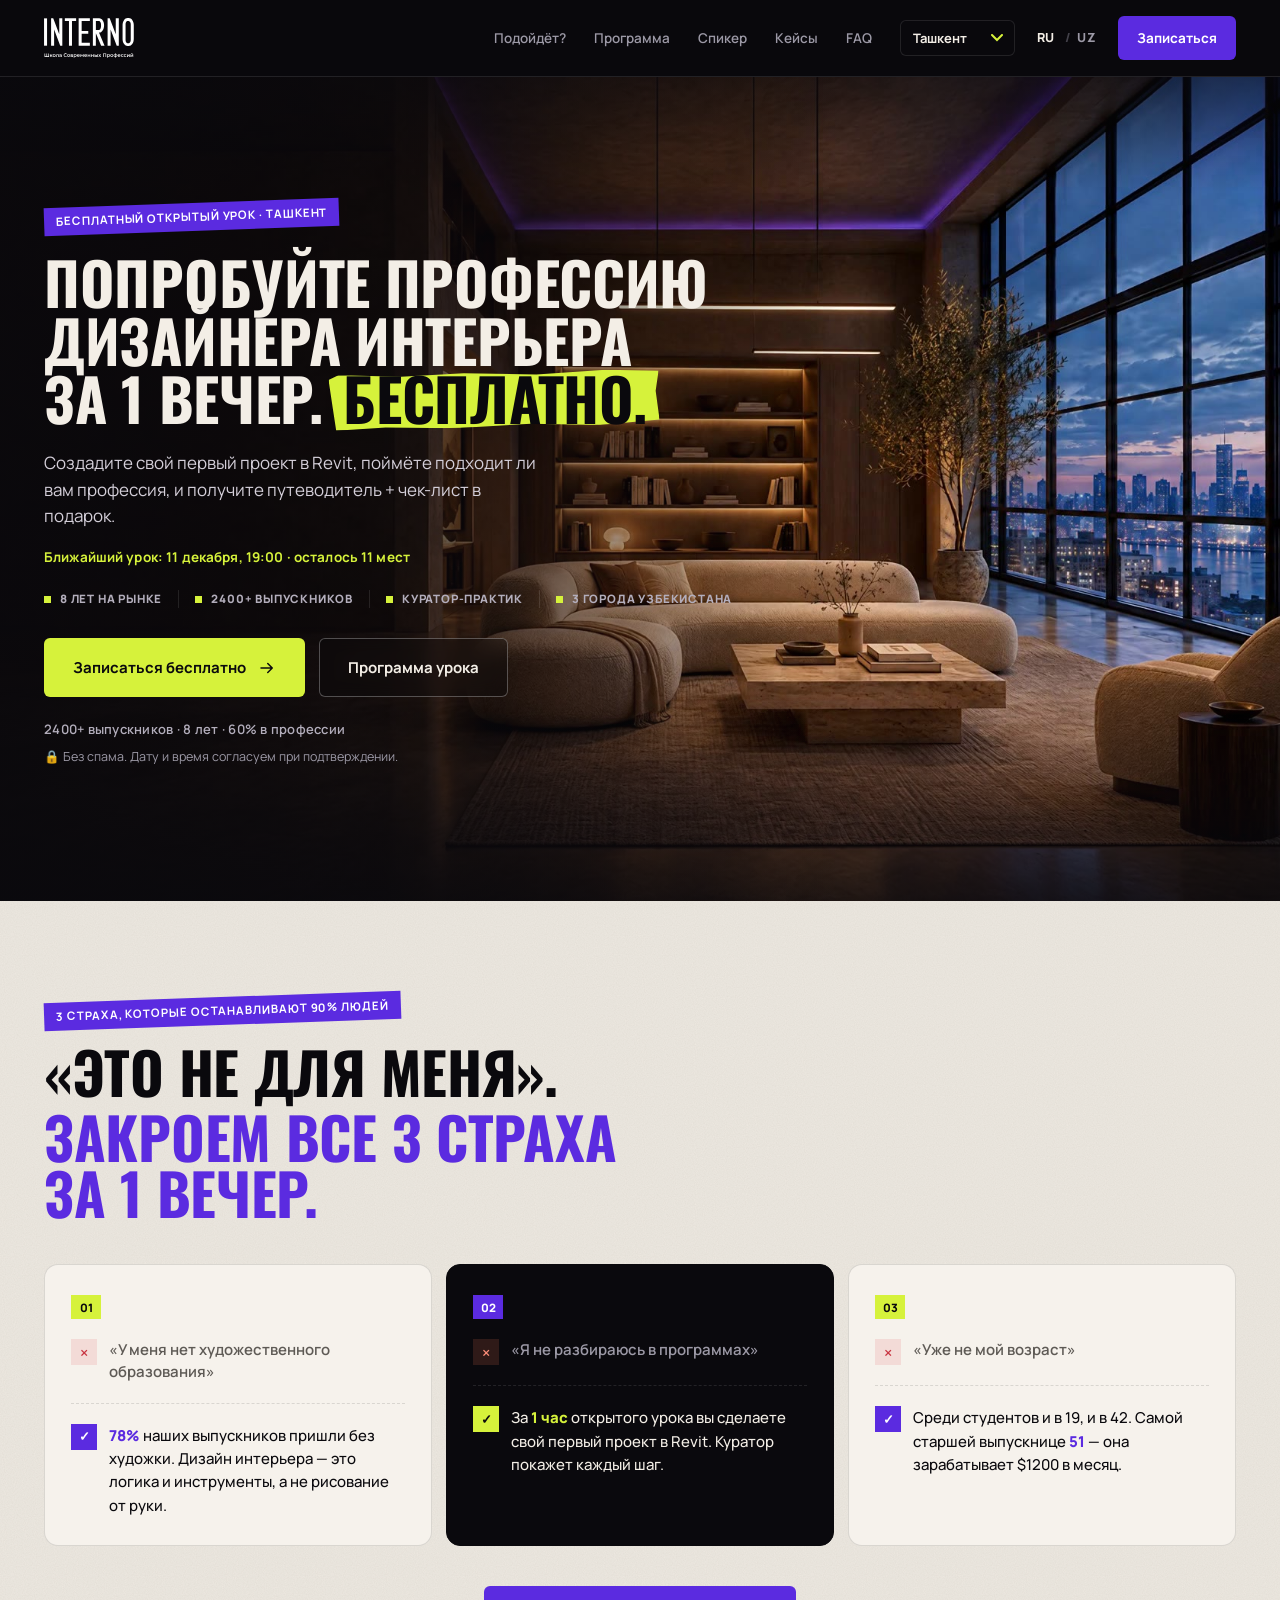
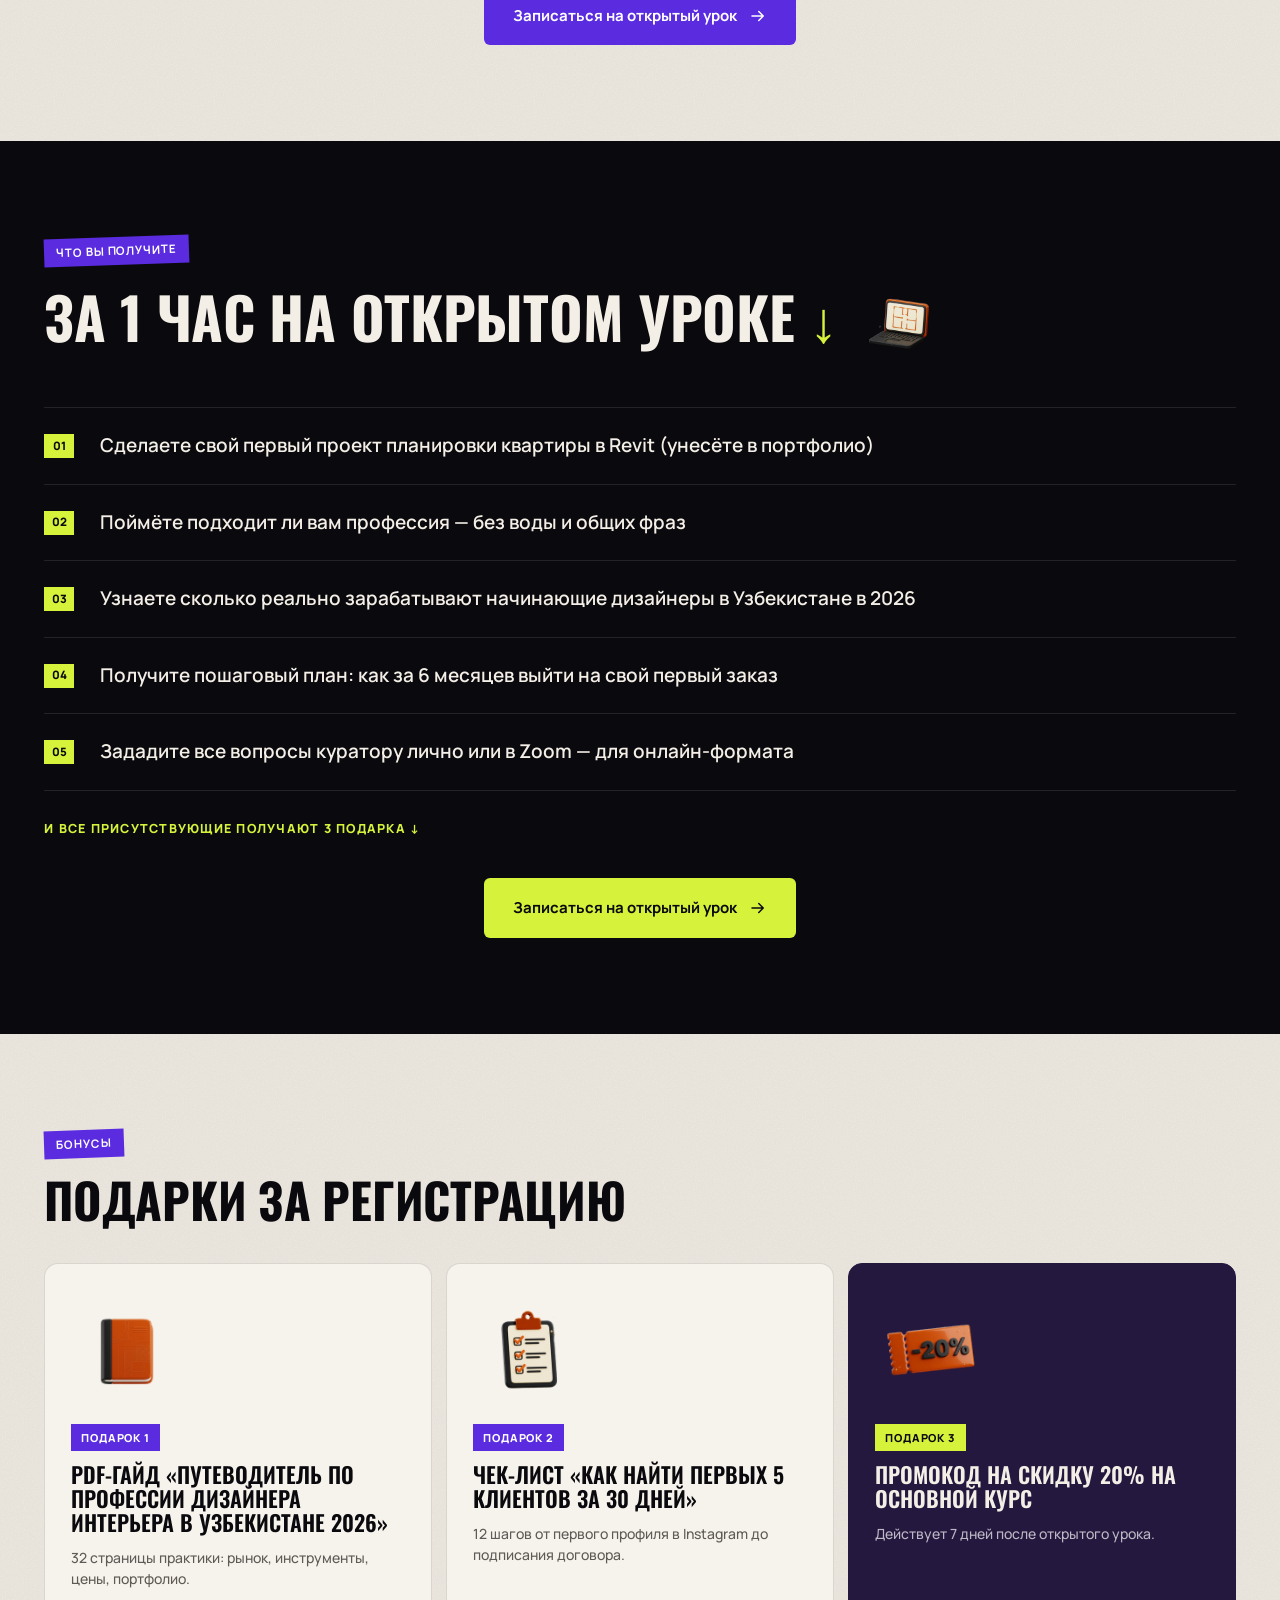
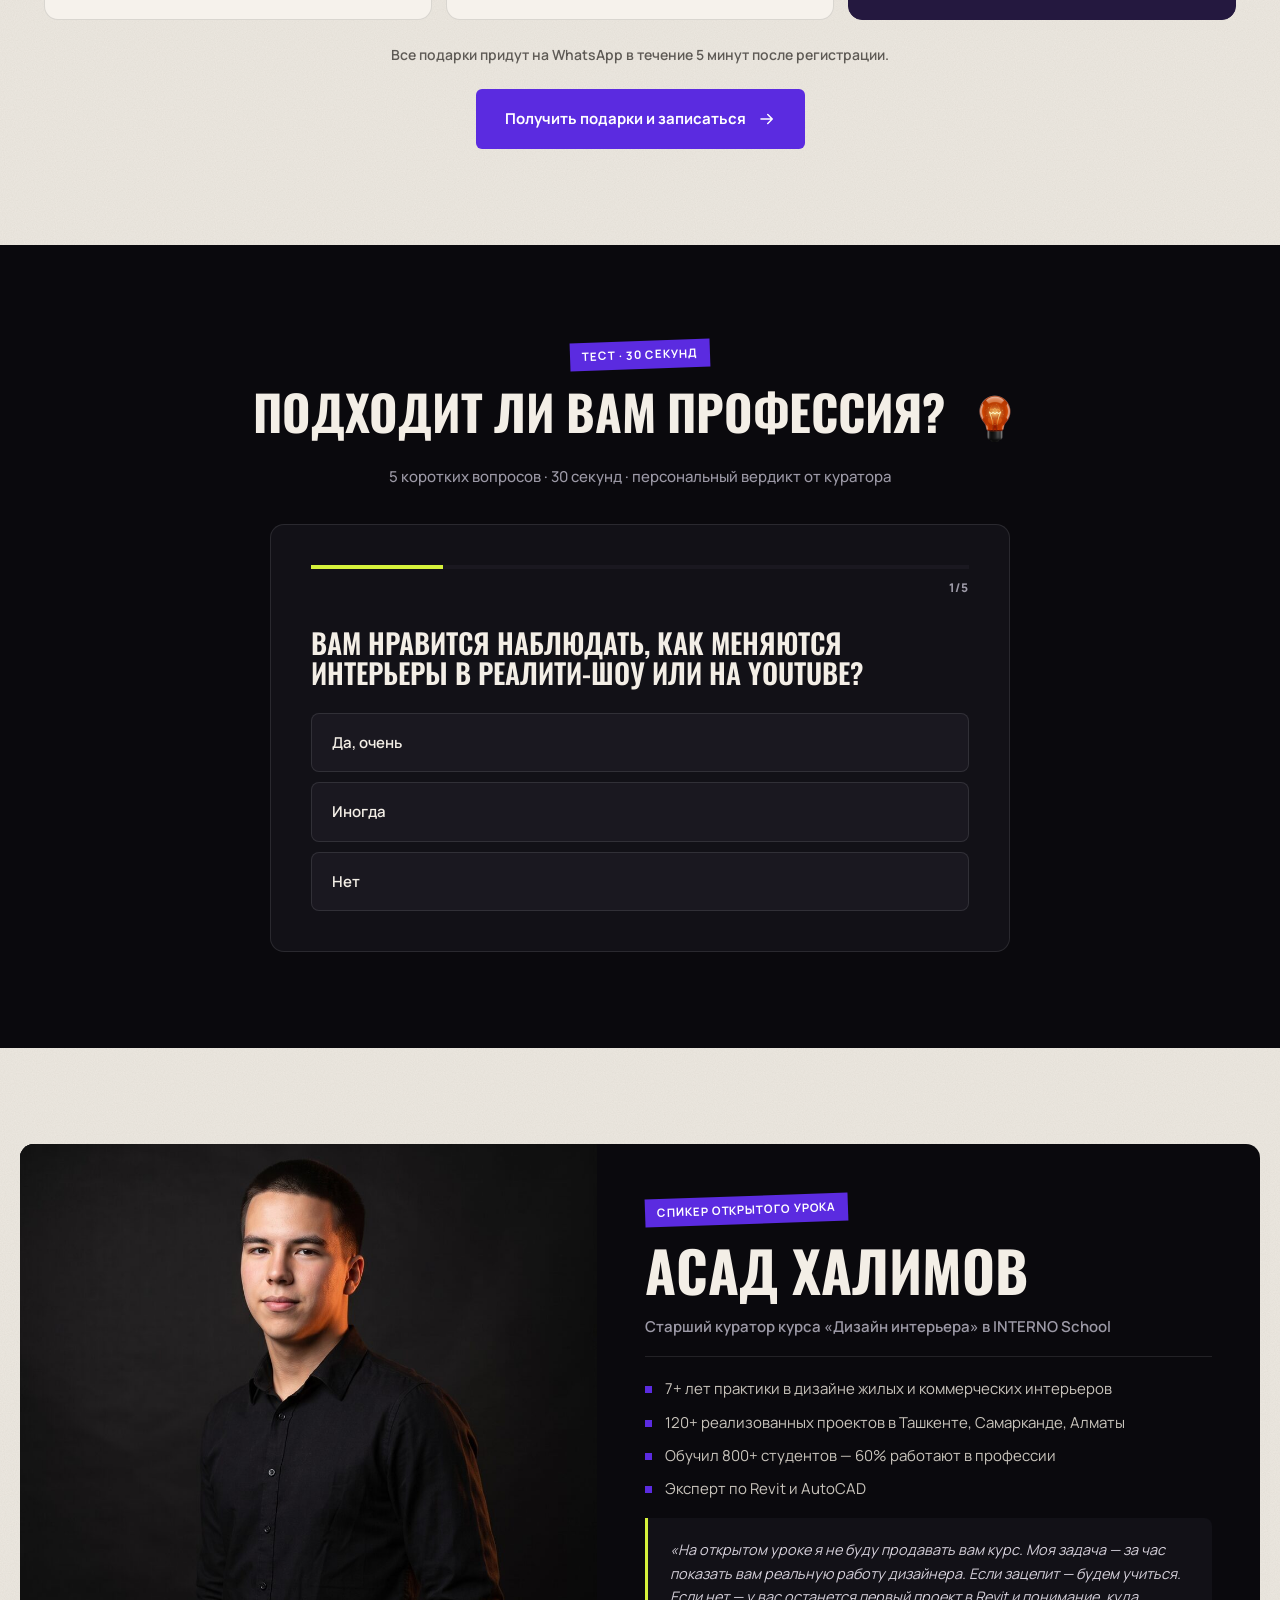
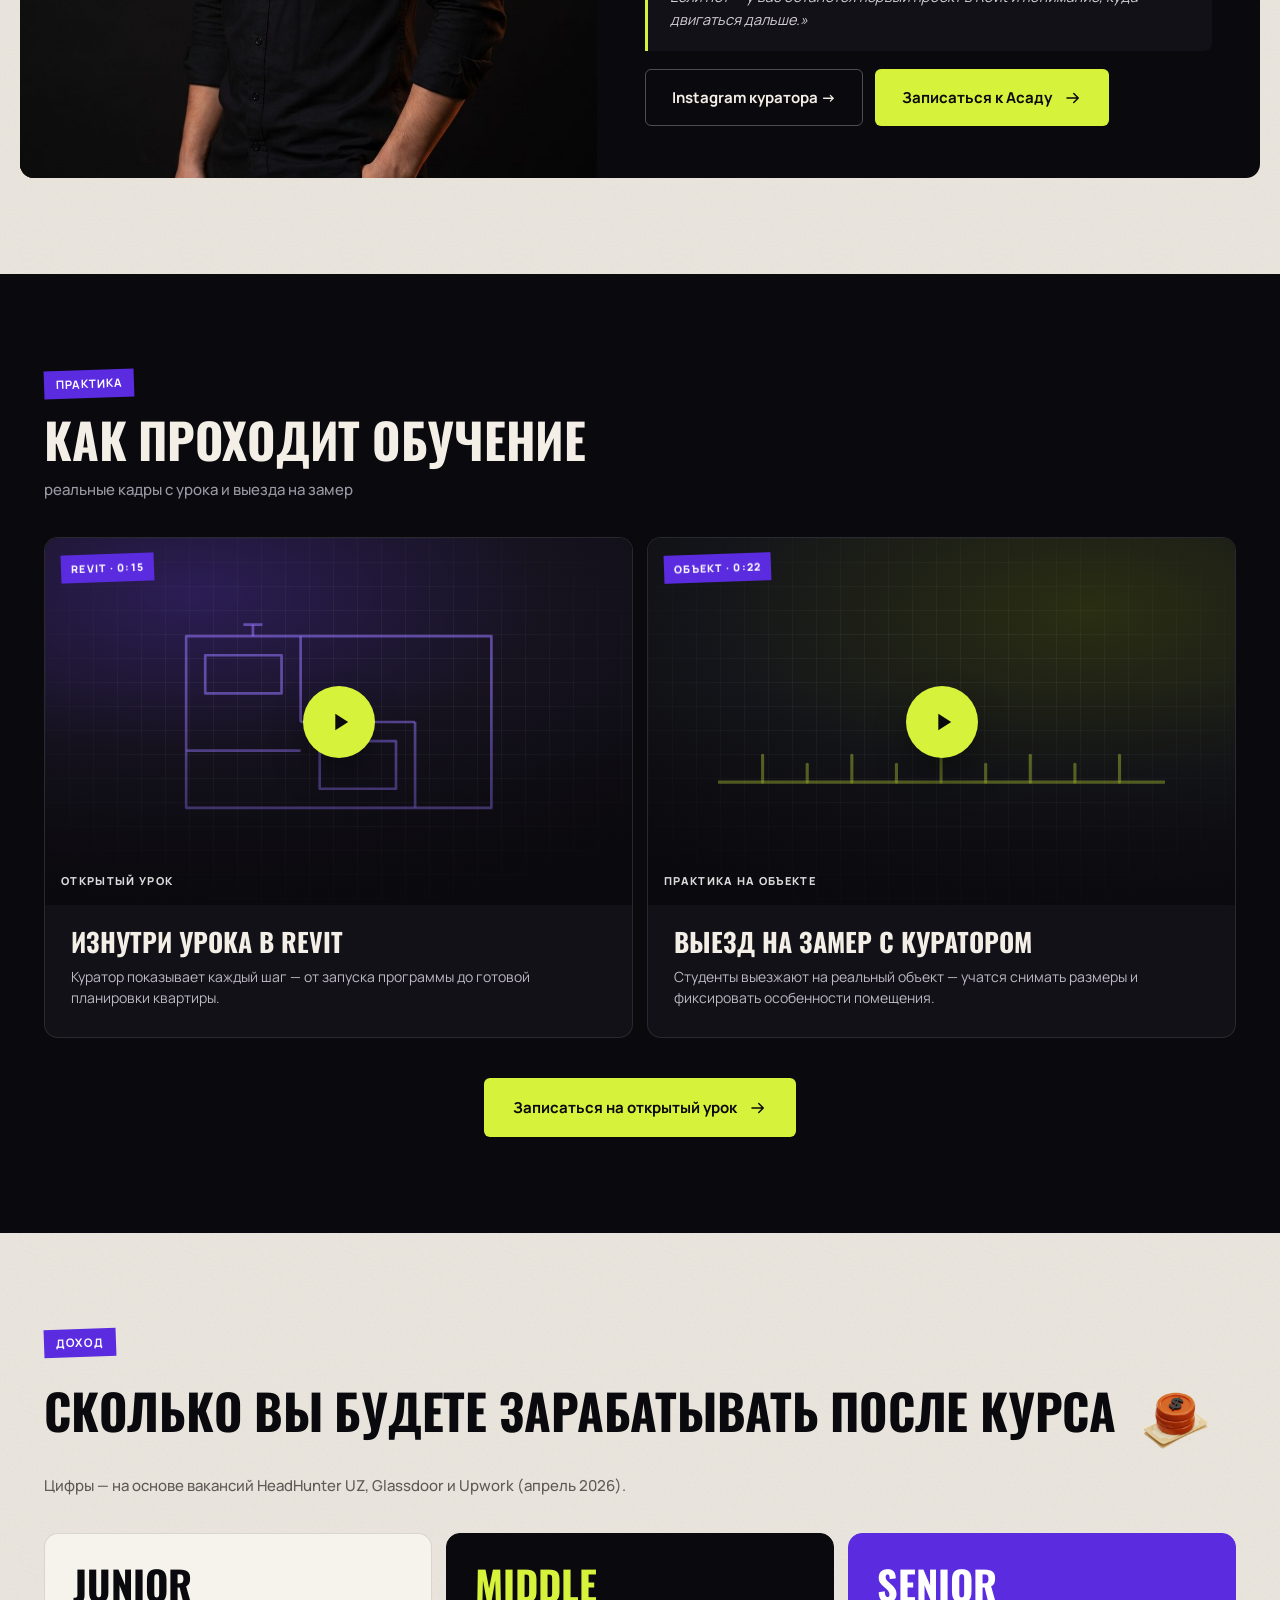
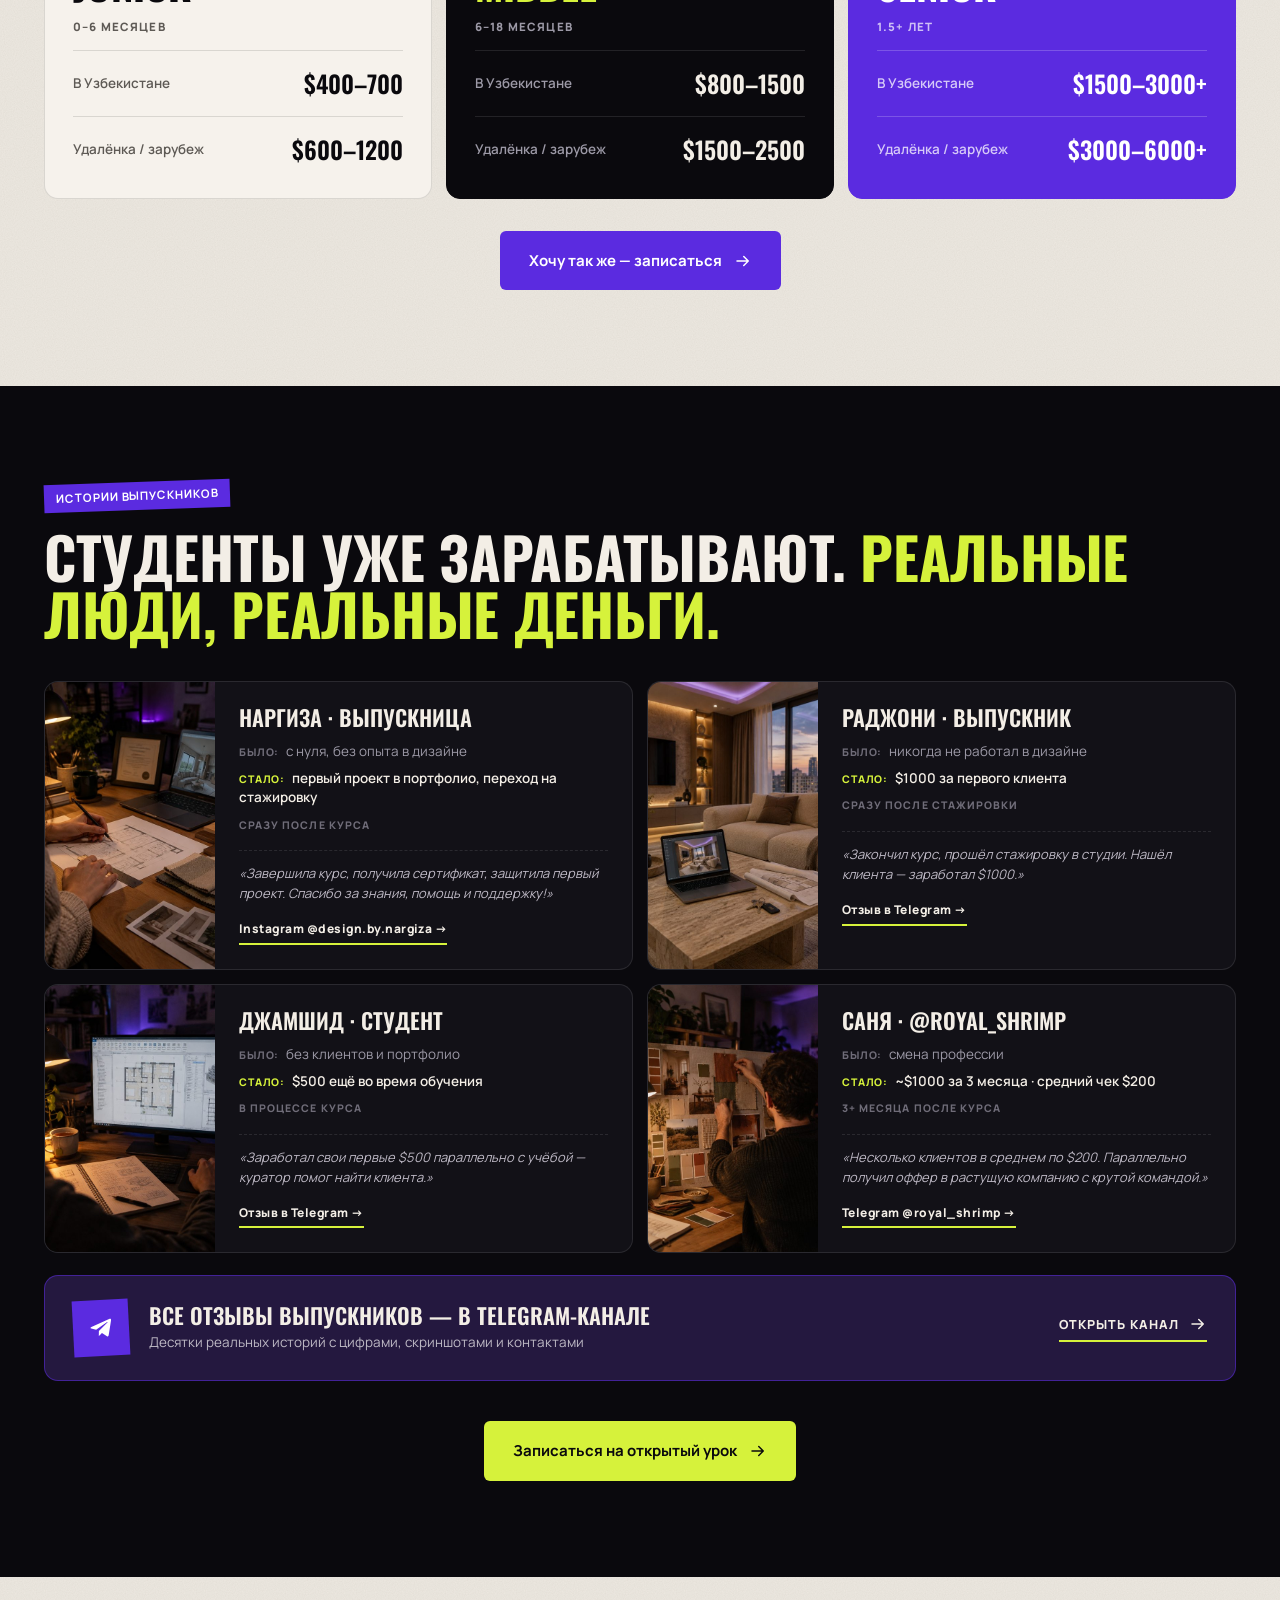
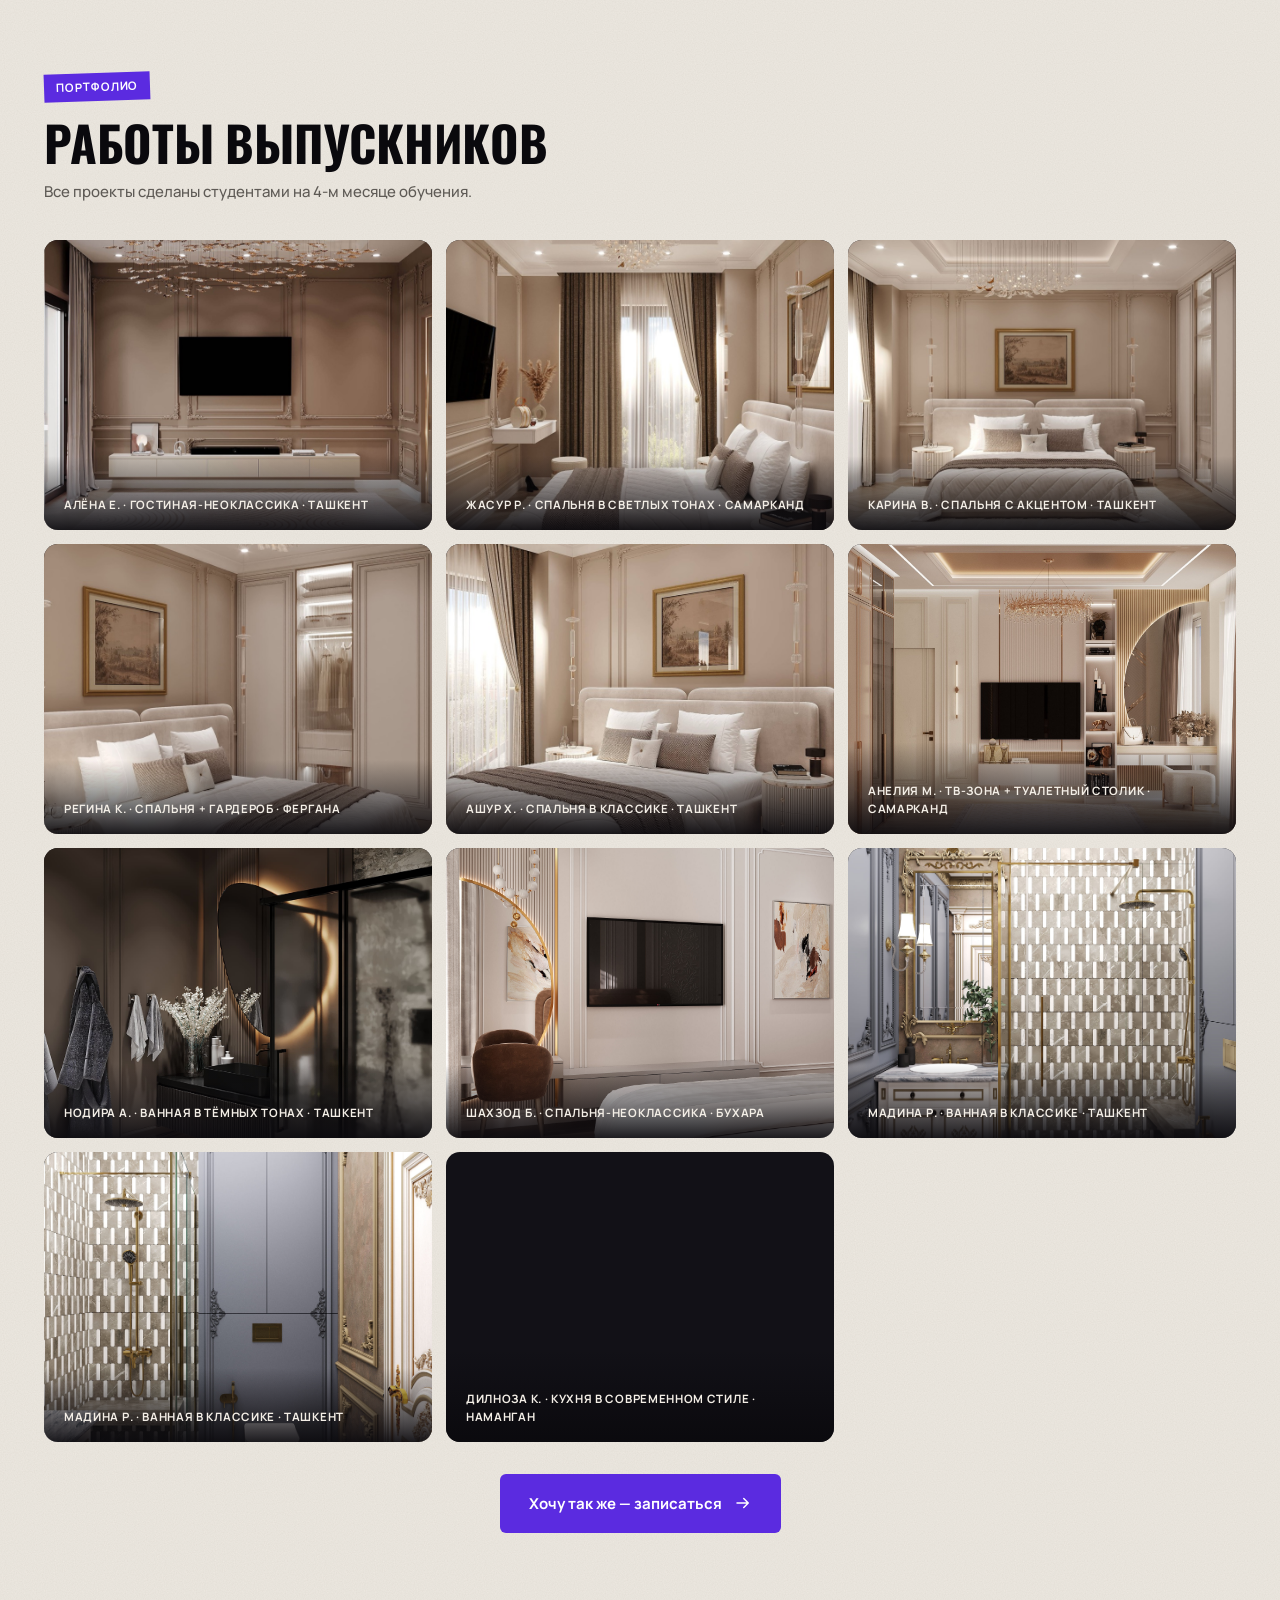
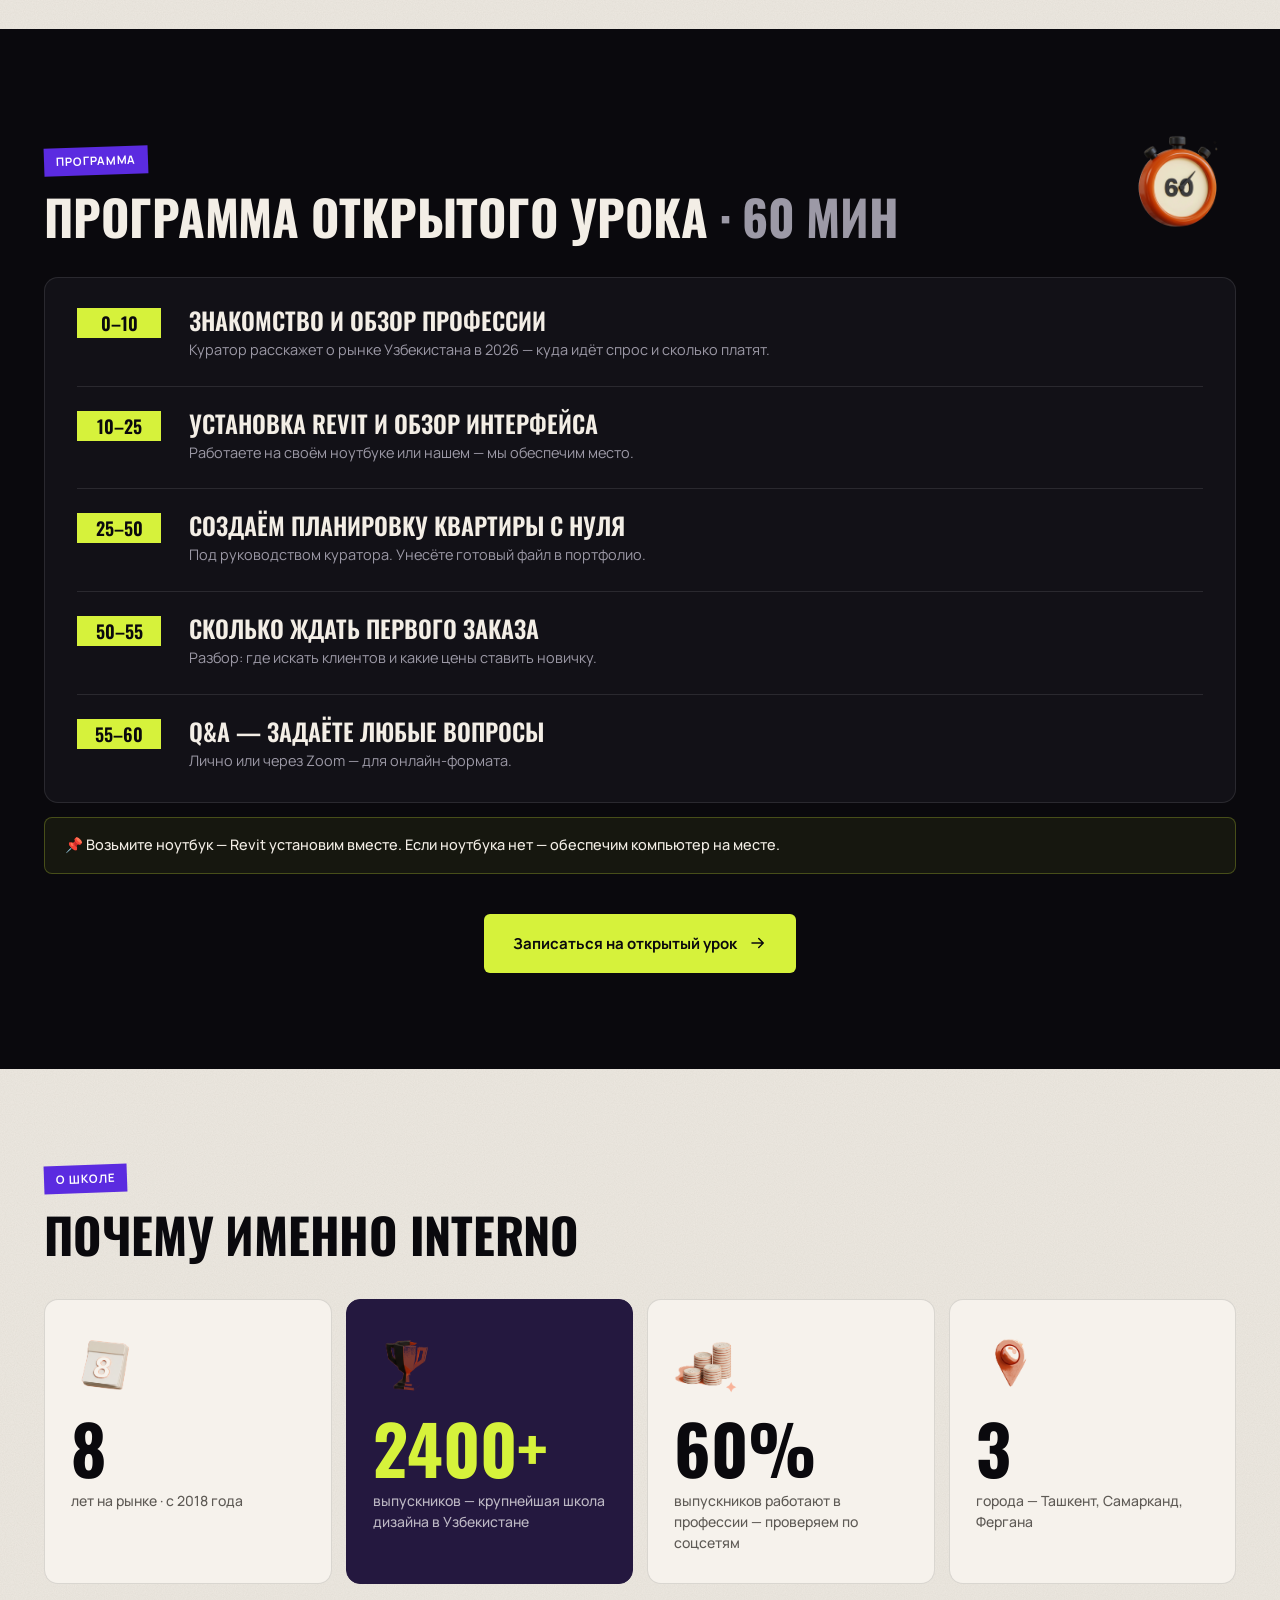
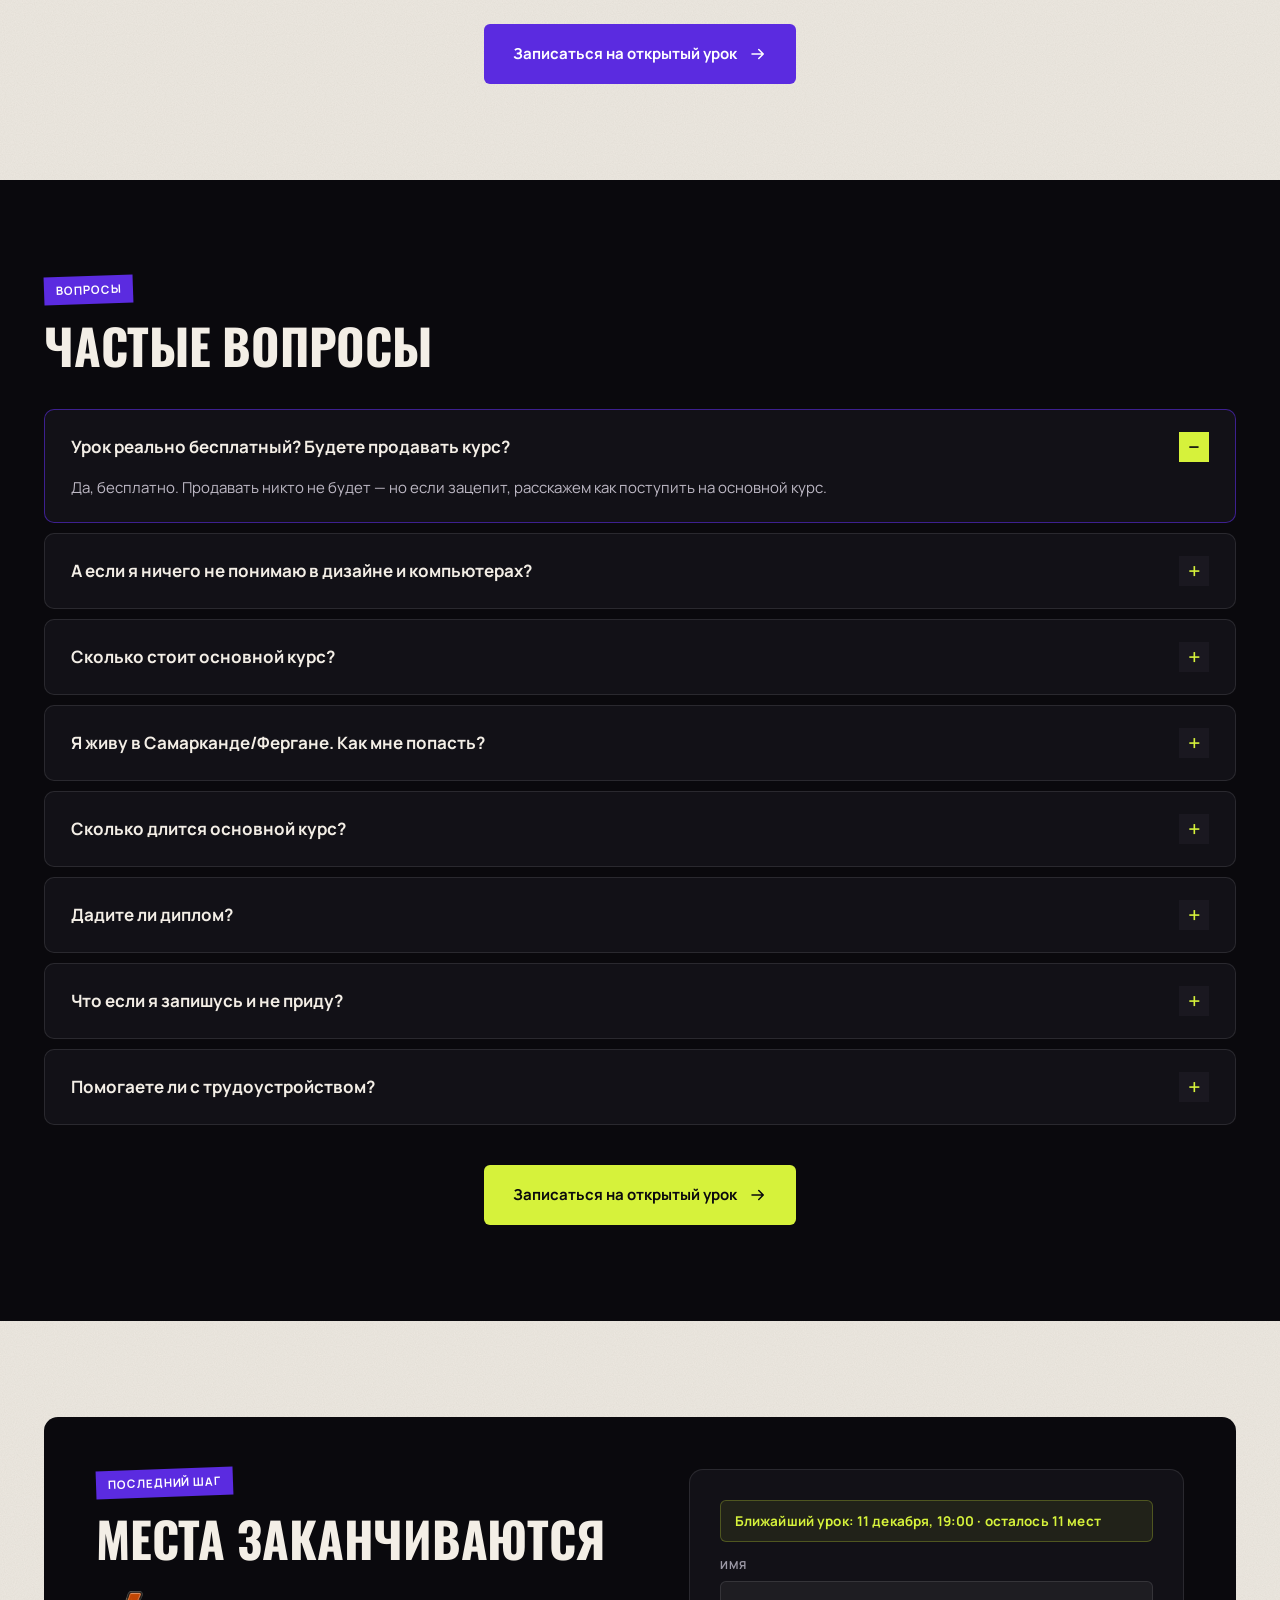
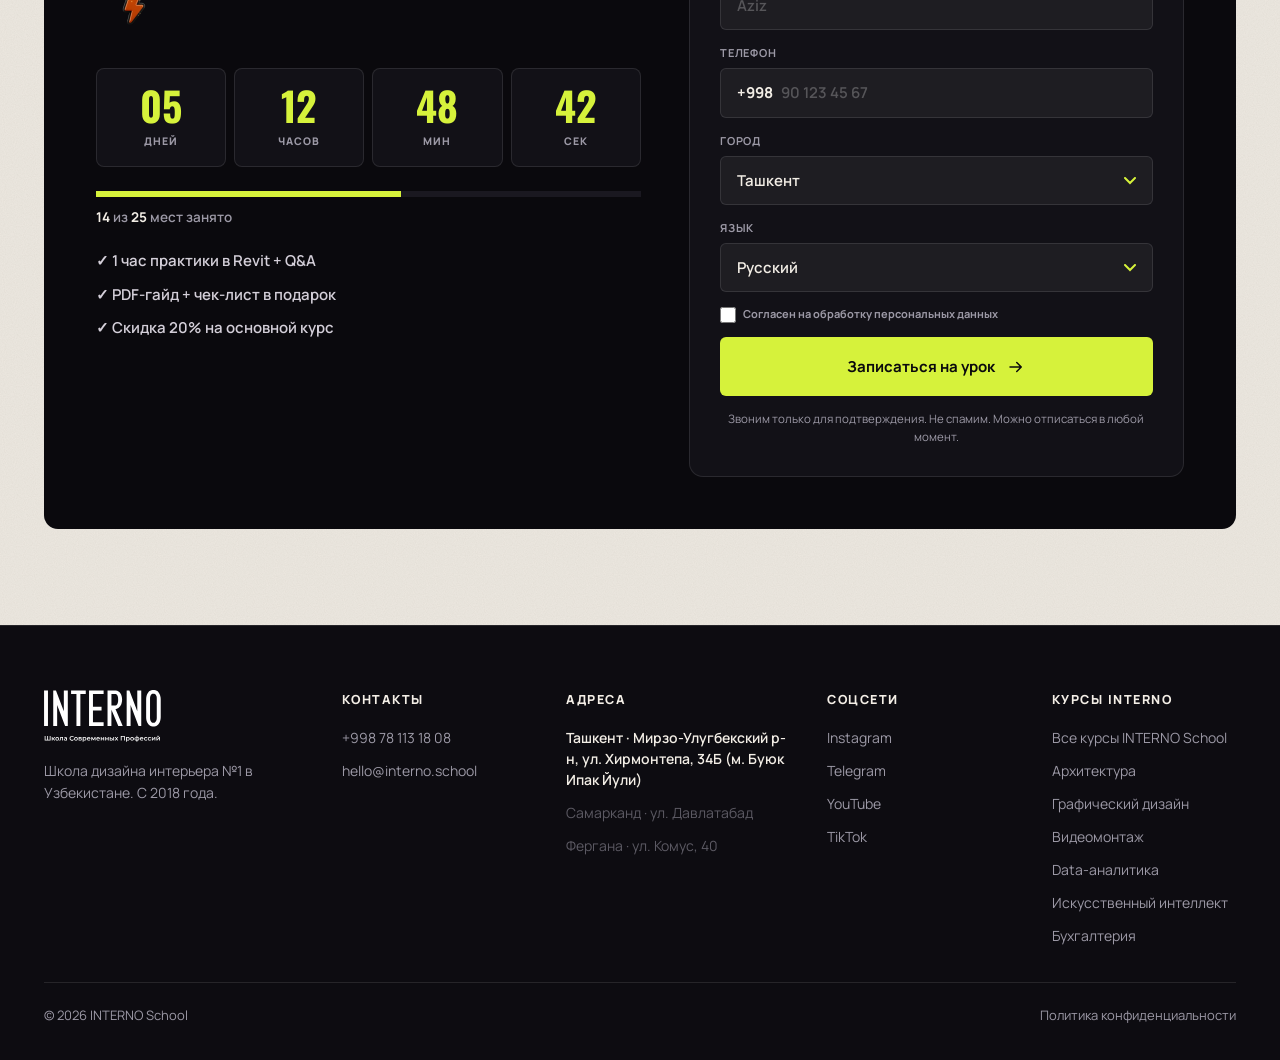
==== commit d335a50c: "Язык страницы без подмены по браузеру и User-Agent Без ?lang= и сохранённого выбора язык задаёт сам " ====
--- a/index.html
+++ b/index.html
@@ -243,7 +243,7 @@
 <!-- ===== BOOT + I18N =====
      Inlined in <head> so ?lang=uz|ru and ?city=tsh|smr|fer apply synchronously,
      before the hero is painted (no flash of Russian text on ?lang=uz).
-     Order: URL param → localStorage → navigator.language → default uz. -->
+     Order: URL param (?lang, /uz/) → localStorage → language of the page itself. -->
 <script>
 // Next open lesson — single source of truth for hero line, forms and countdown.
 // Lessons repeat weekly: the anchor date fixes the weekday and time (Tashkent,
@@ -652,7 +652,7 @@
   uz: {tsh:"Toshkent",smr:"Samarqand",frg:"Farg‘ona"},
 };
 
-// Resolve lang + city synchronously: URL → localStorage → navigator.language → uz.
+// Resolve lang + city synchronously: URL (?lang, /uz/) → localStorage → язык страницы.
 (function(){
   var p = new URLSearchParams(location.search);
   var qLang = p.get('lang');
@@ -667,10 +667,10 @@
     if(lang) localStorage.setItem('interno_lang', lang); else lang = localStorage.getItem('interno_lang');
     if(city) localStorage.setItem('interno_city', city); else city = localStorage.getItem('interno_city');
   } catch(_) {}
-  // Поисковые роботы видят язык самого URL (на / — русский, как в HTML),
-  // а не язык браузера: иначе Googlebot (en-US) индексировал бы / по-узбекски.
-  var isBot = /bot|crawl|spider|slurp/i.test(navigator.userAgent || '');
-  if(lang !== 'ru' && lang !== 'uz') lang = isBot ? 'ru' : /^ru/i.test(navigator.language || '') ? 'ru' : 'uz';
+  // Без ?lang= и сохранённого выбора — язык самой страницы (/ — русский, /uz/ — узбекский),
+  // одинаково для людей и поисковиков: подмена языка по браузеру или User-Agent
+  // ломает индексацию, а показ ботам другого текста Google считает клоакингом.
+  if(lang !== 'ru' && lang !== 'uz') lang = document.documentElement.lang === 'uz' ? 'uz' : 'ru';
   if(city !== 'tsh' && city !== 'smr' && city !== 'frg') city = 'tsh';
   document.documentElement.lang = lang;
   document.documentElement.setAttribute('data-city', city);
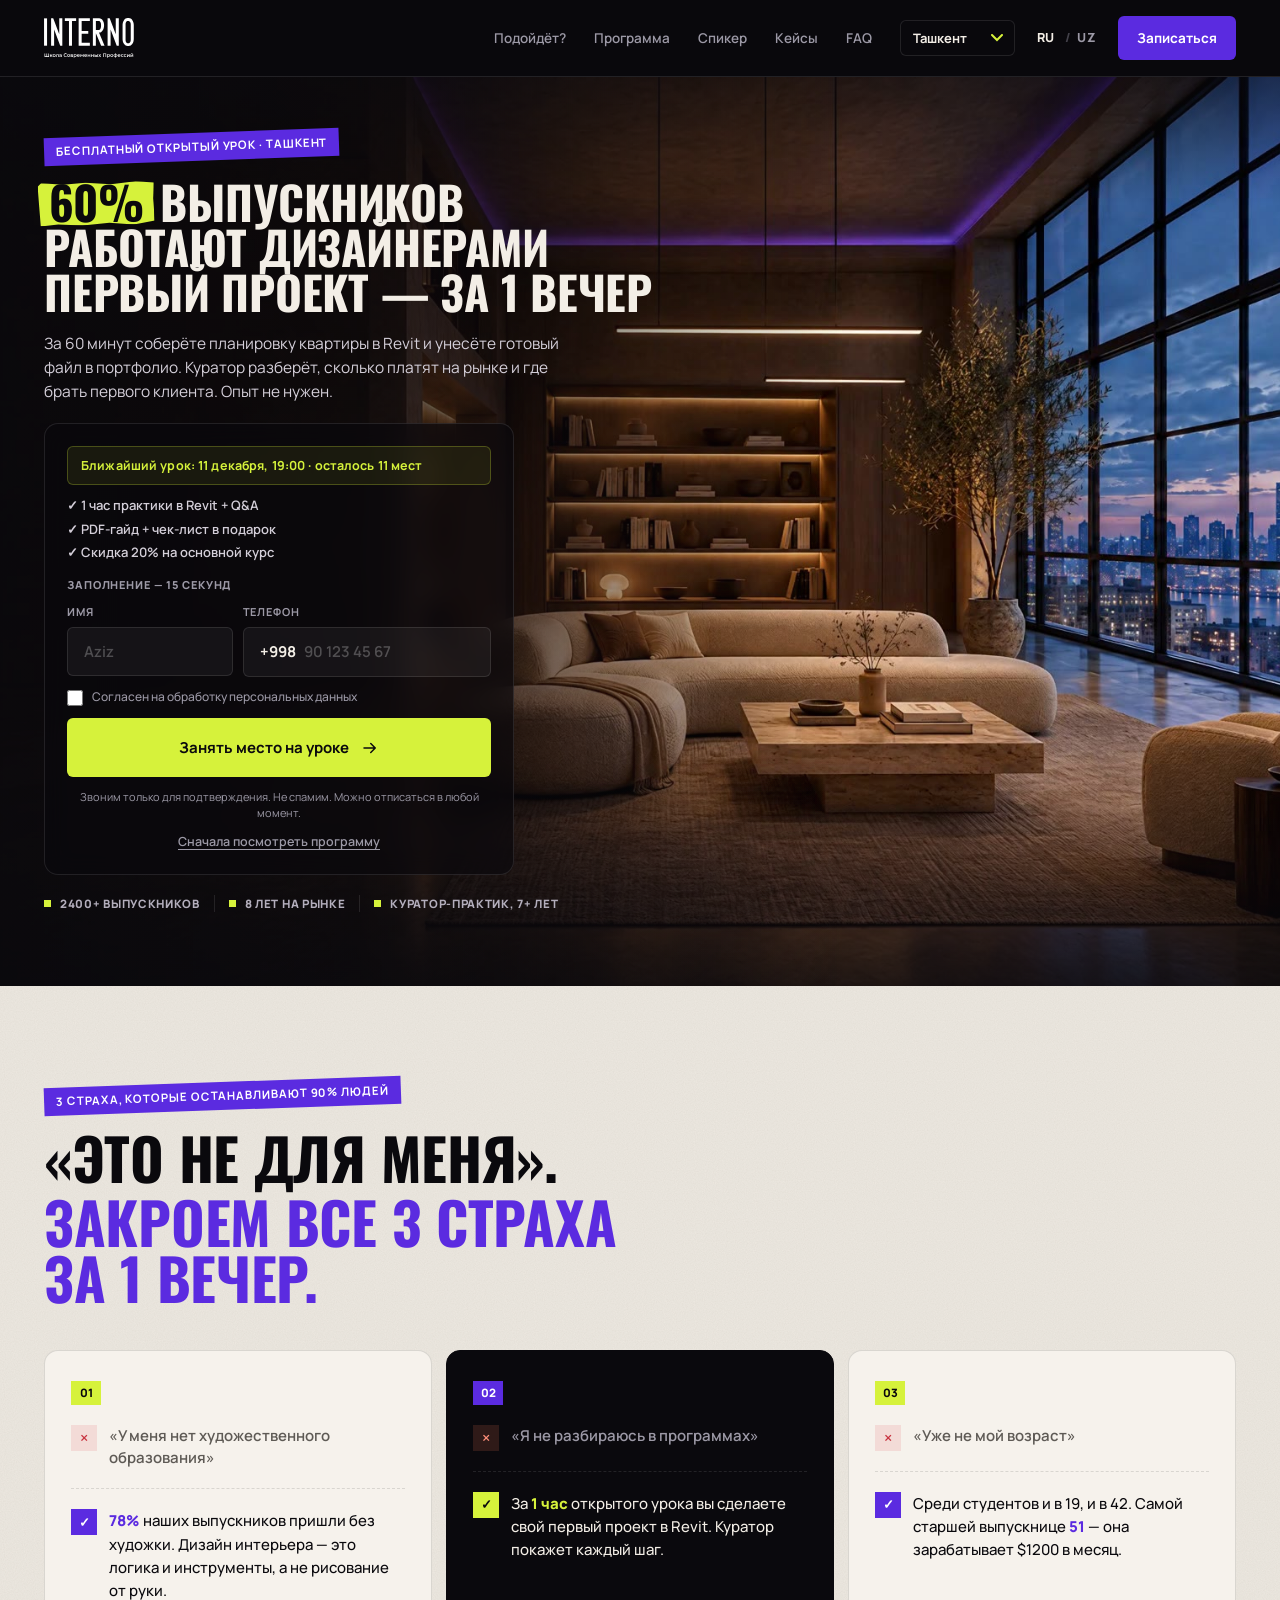
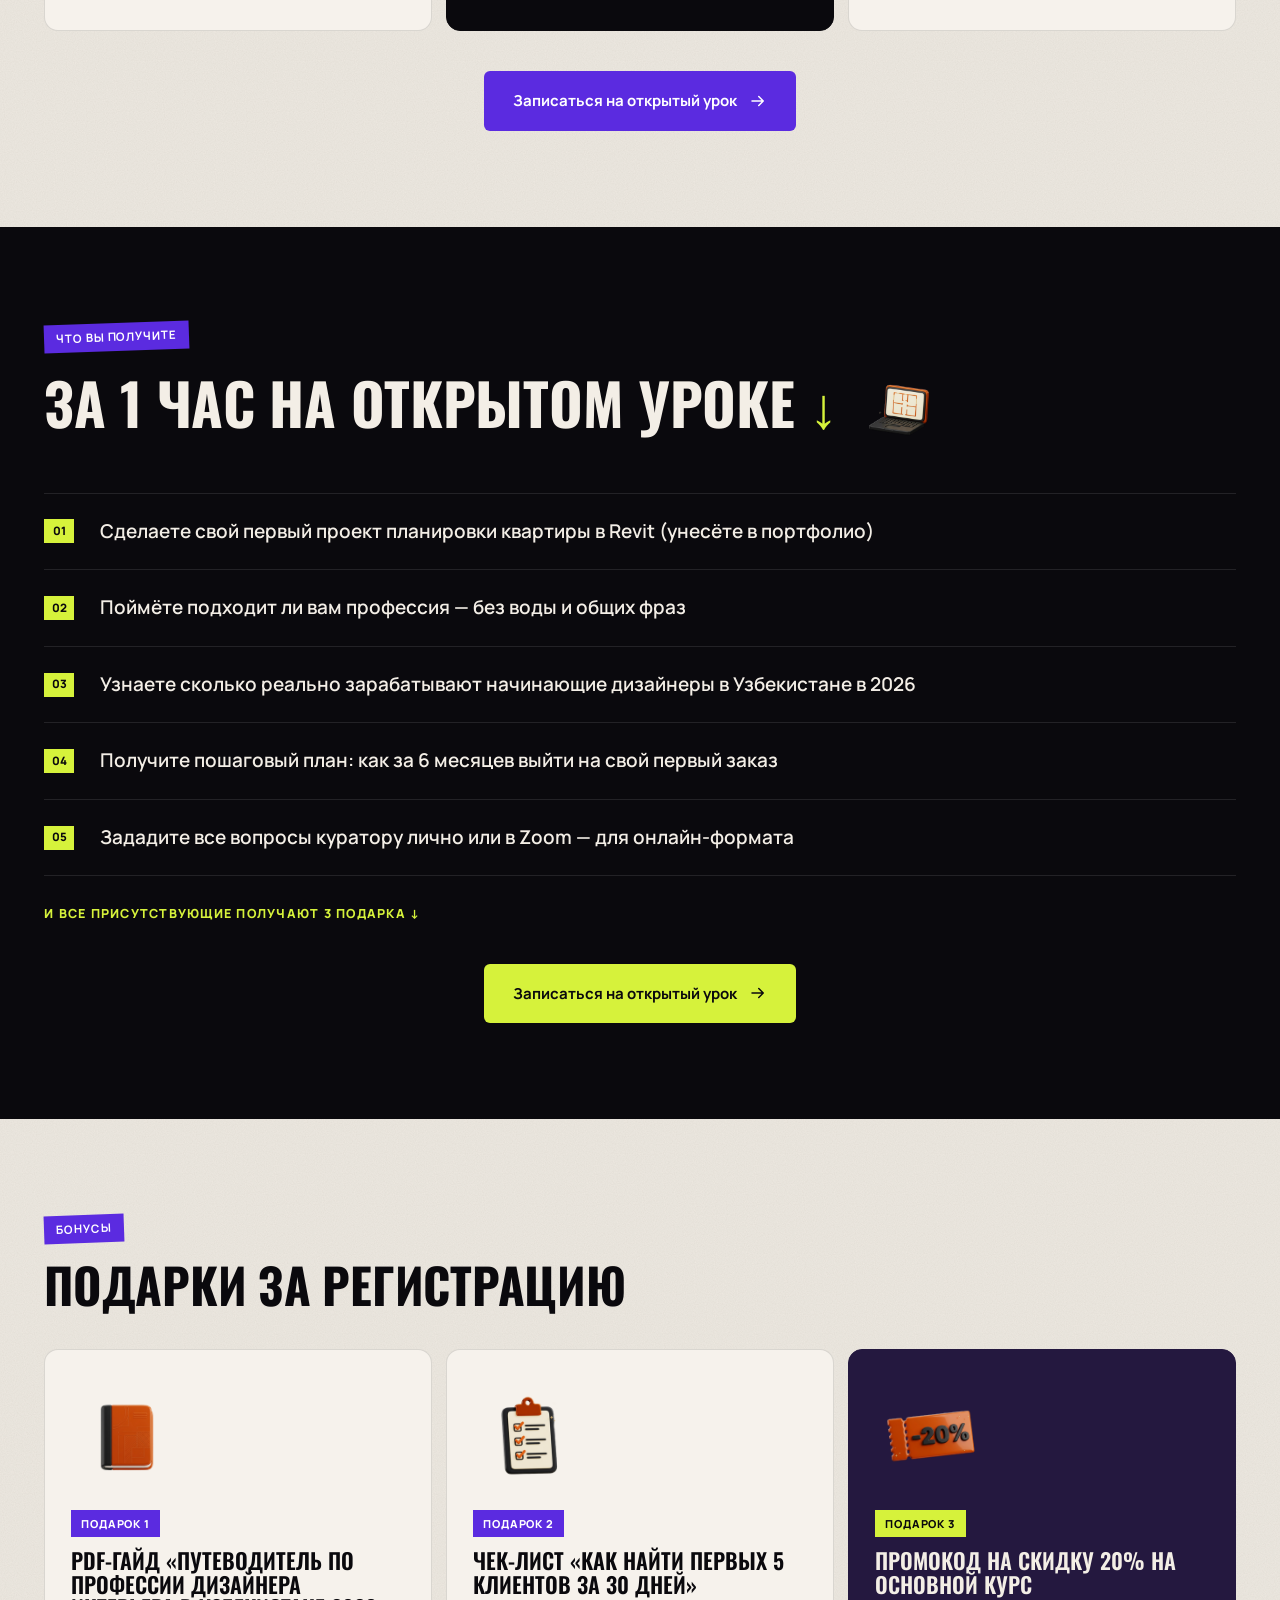
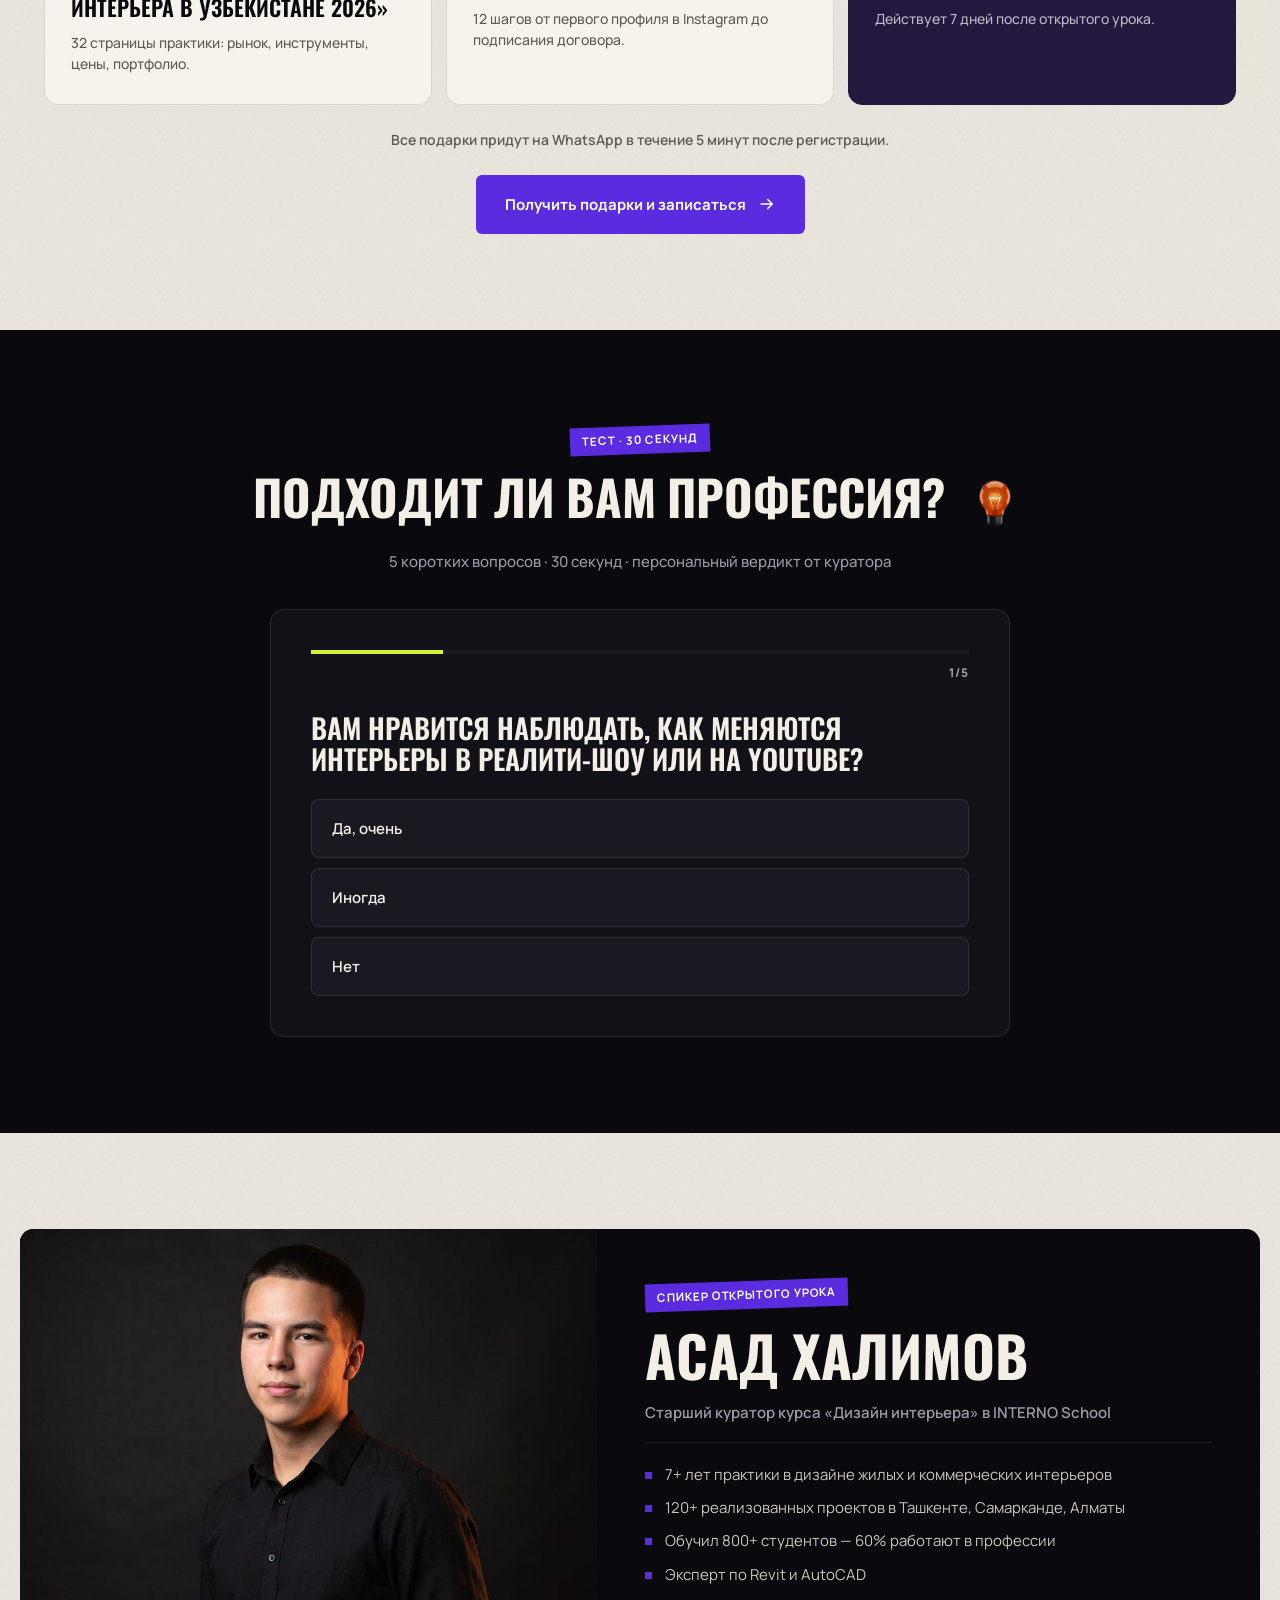
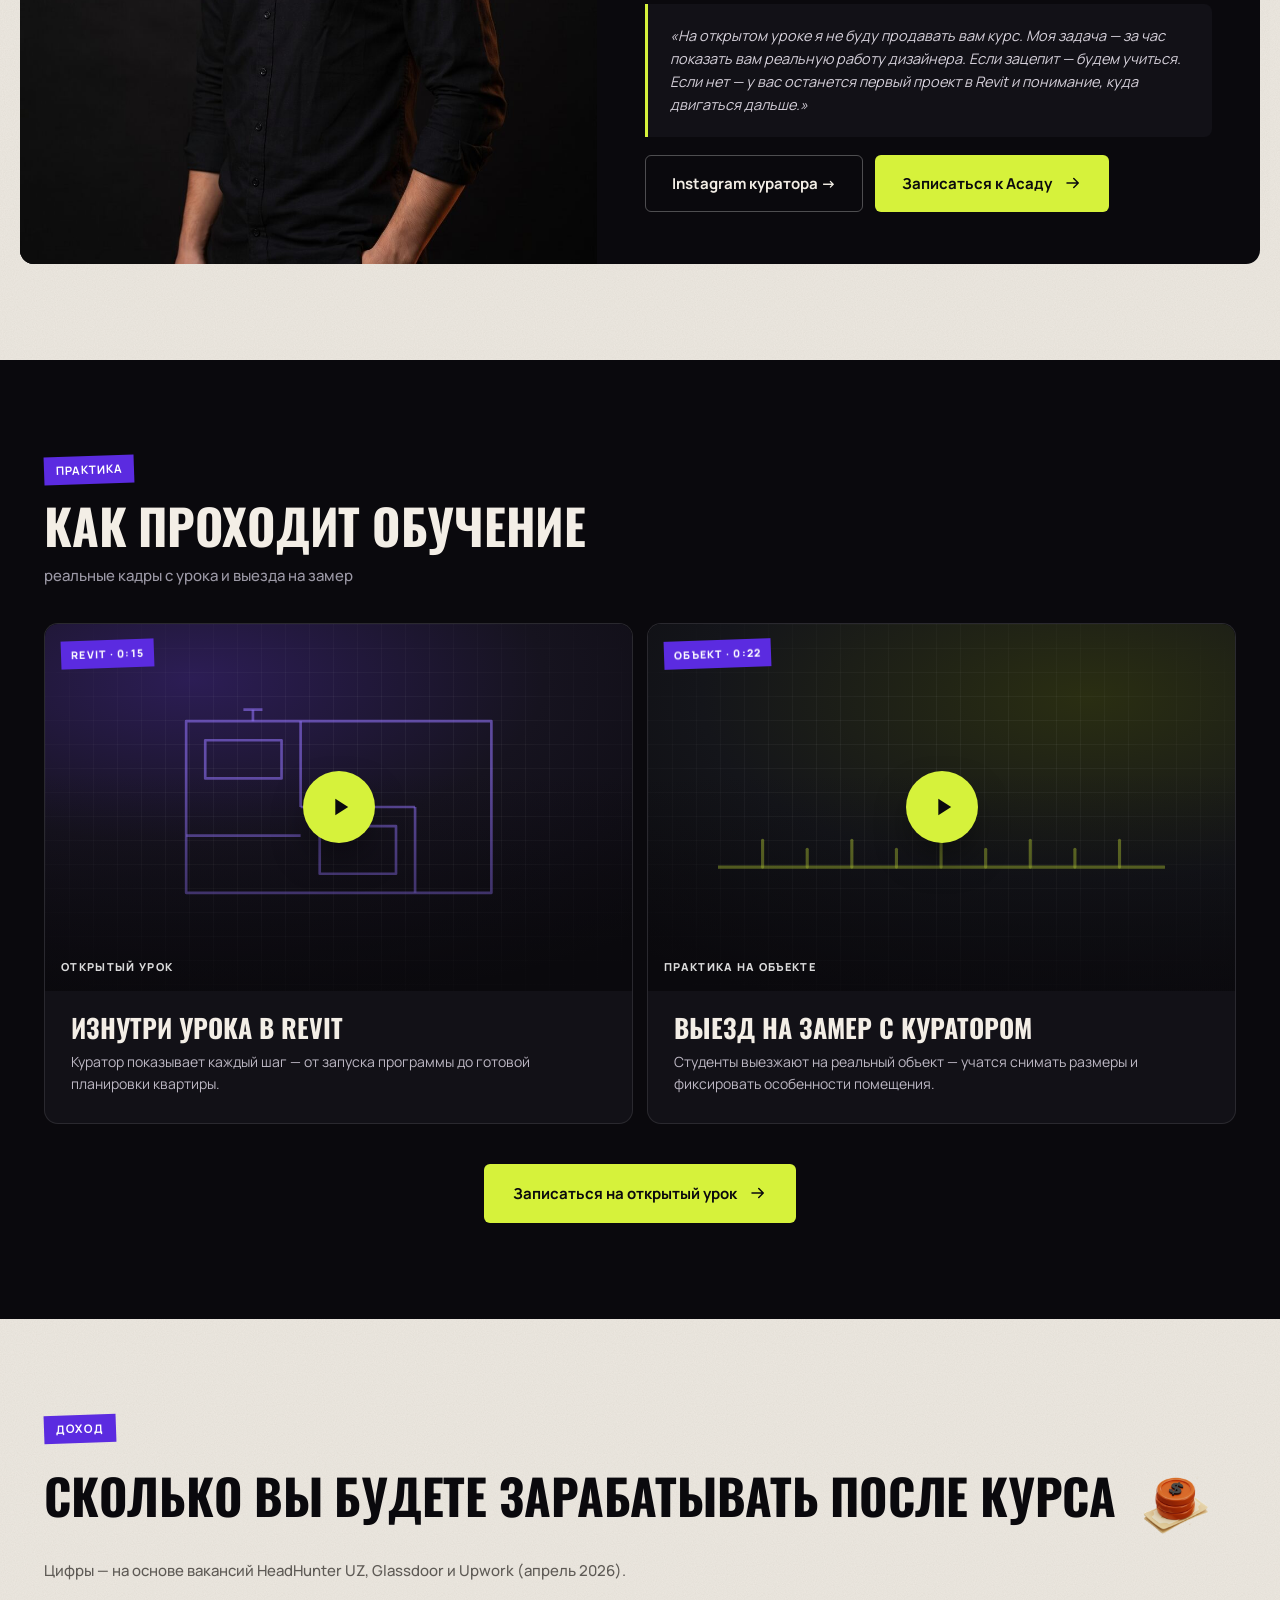
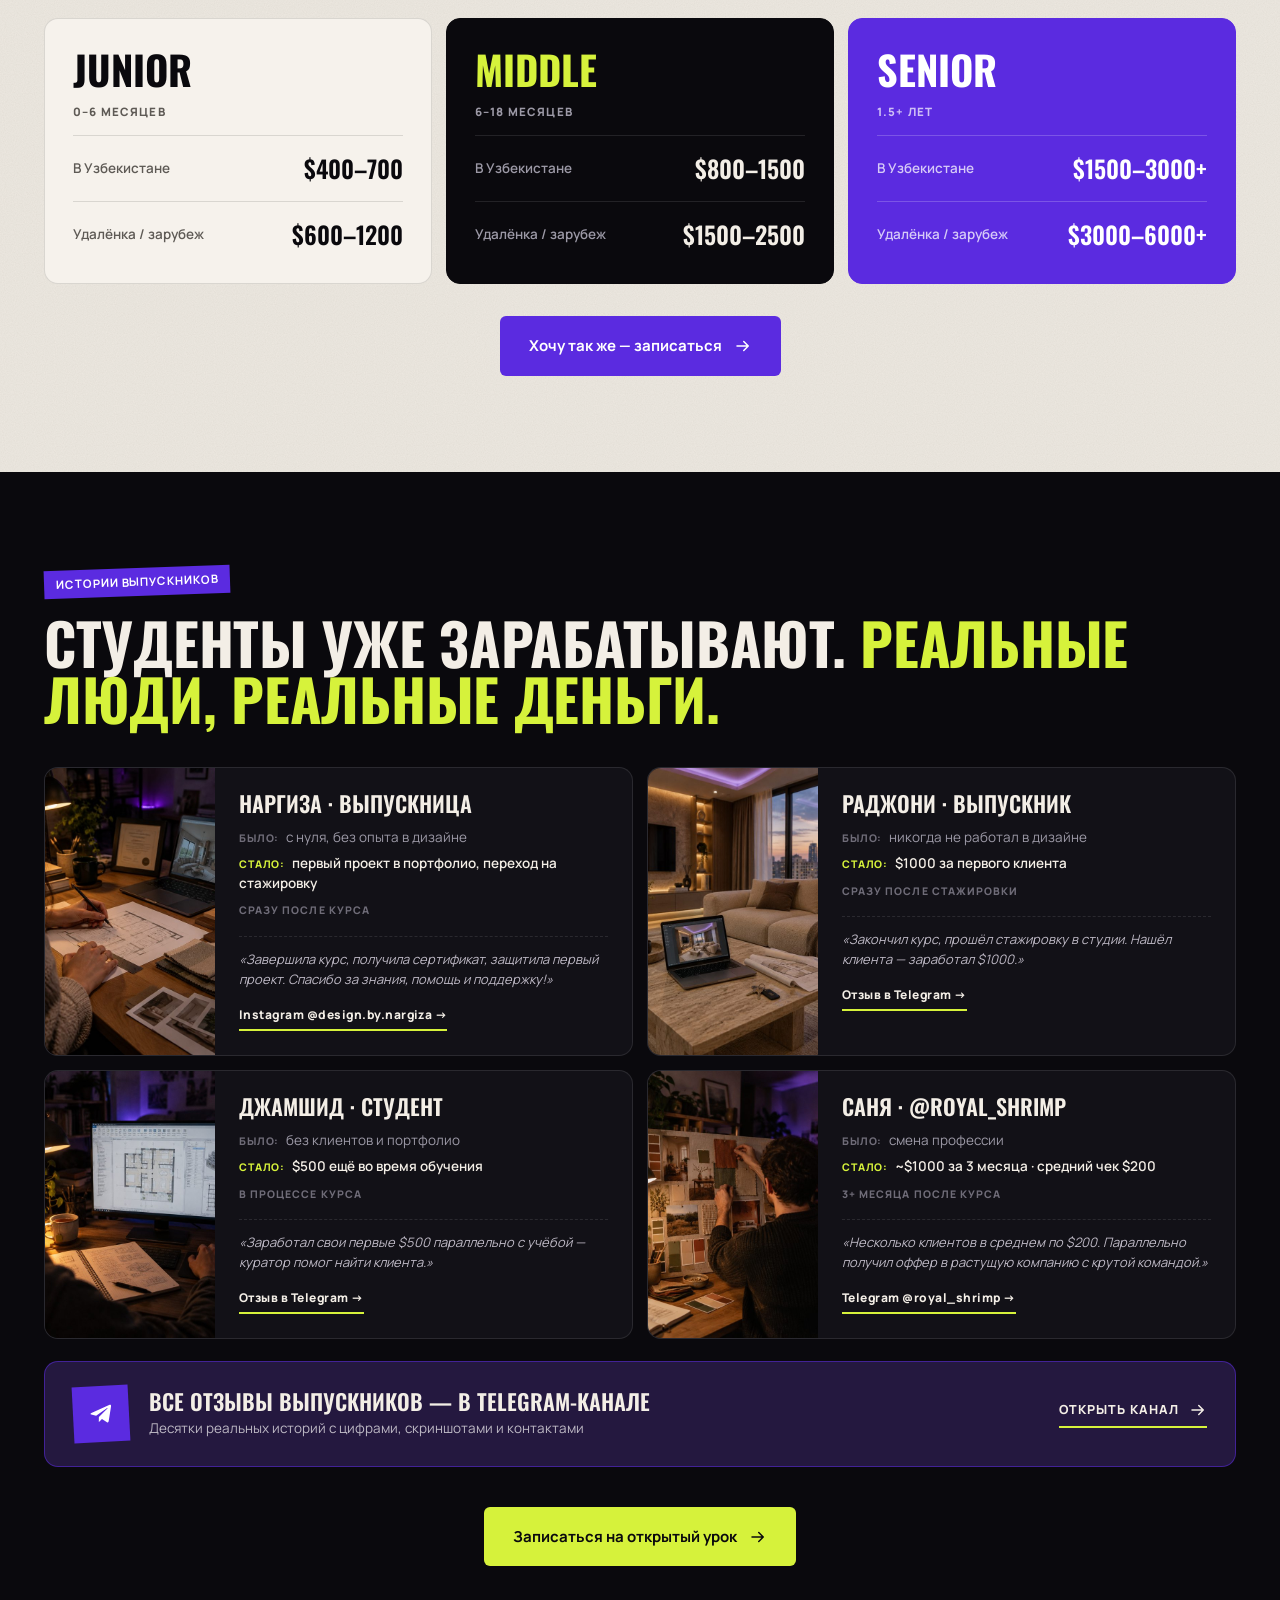
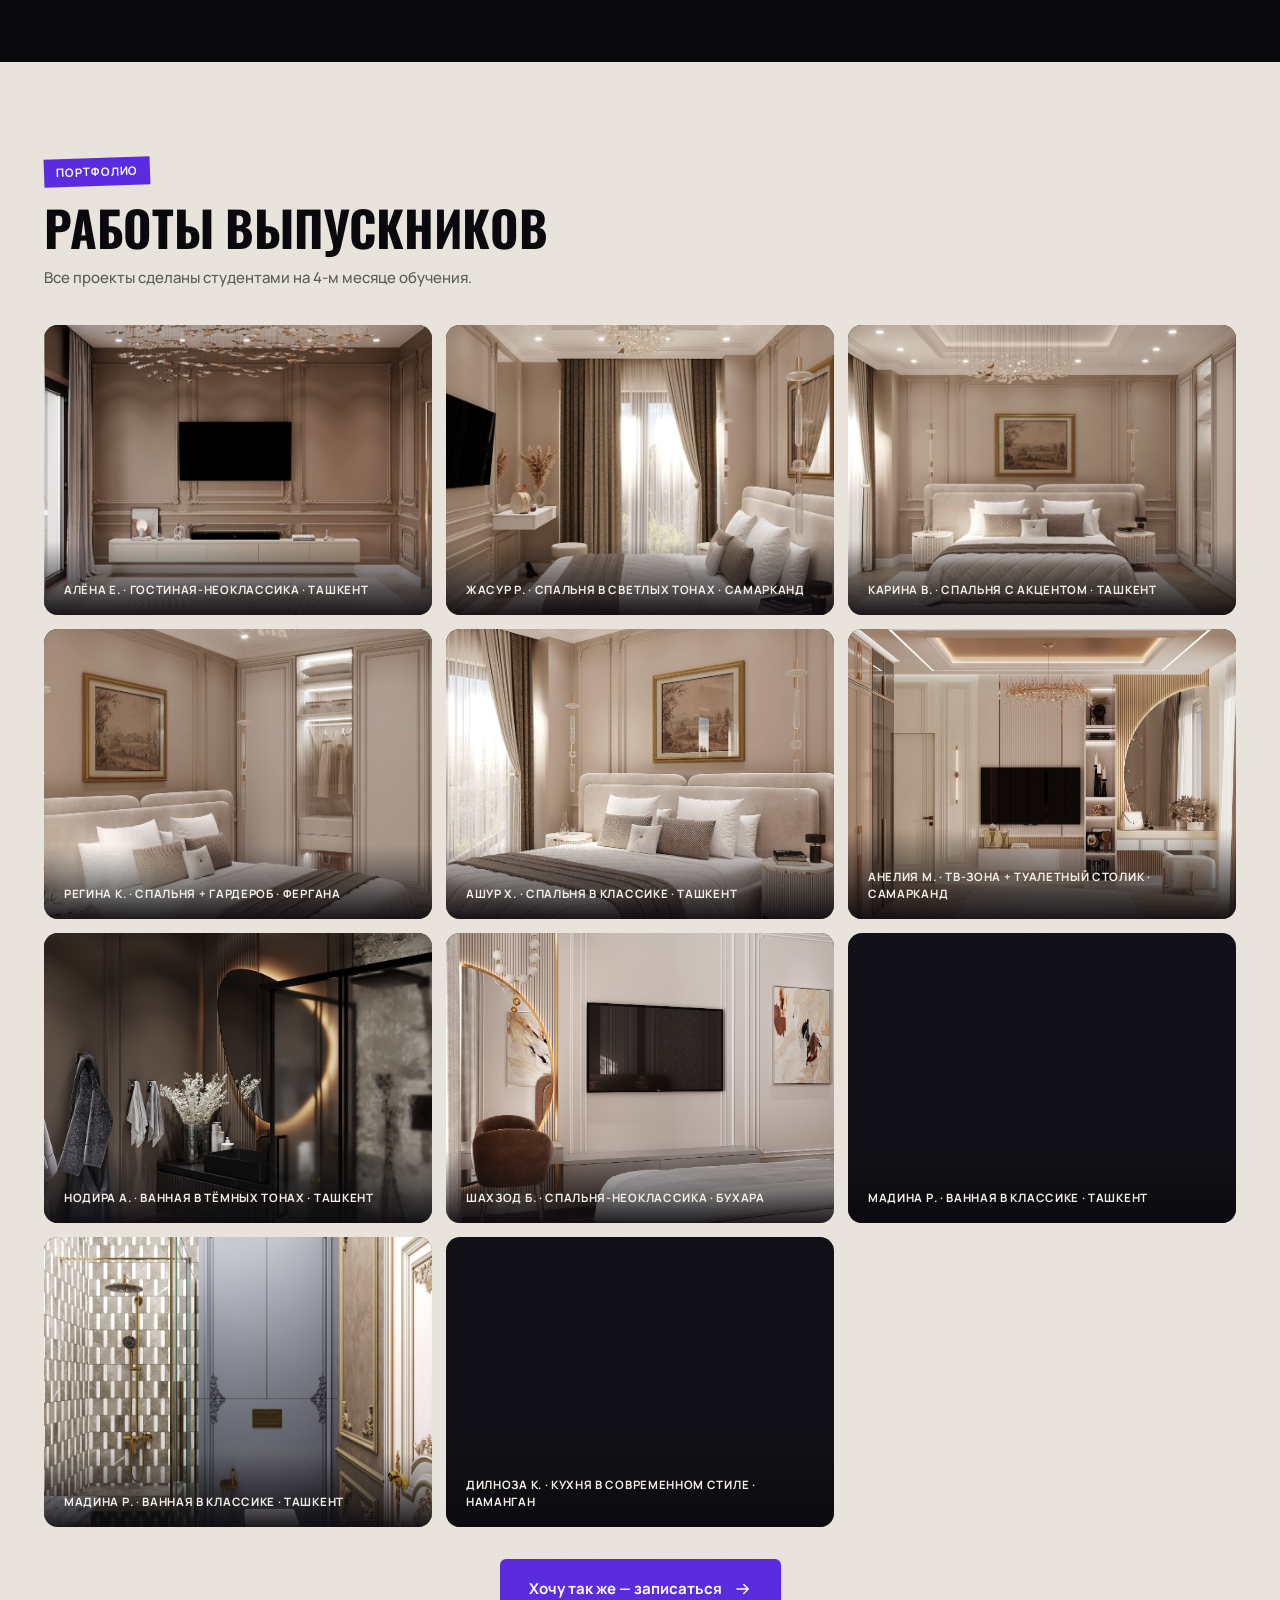
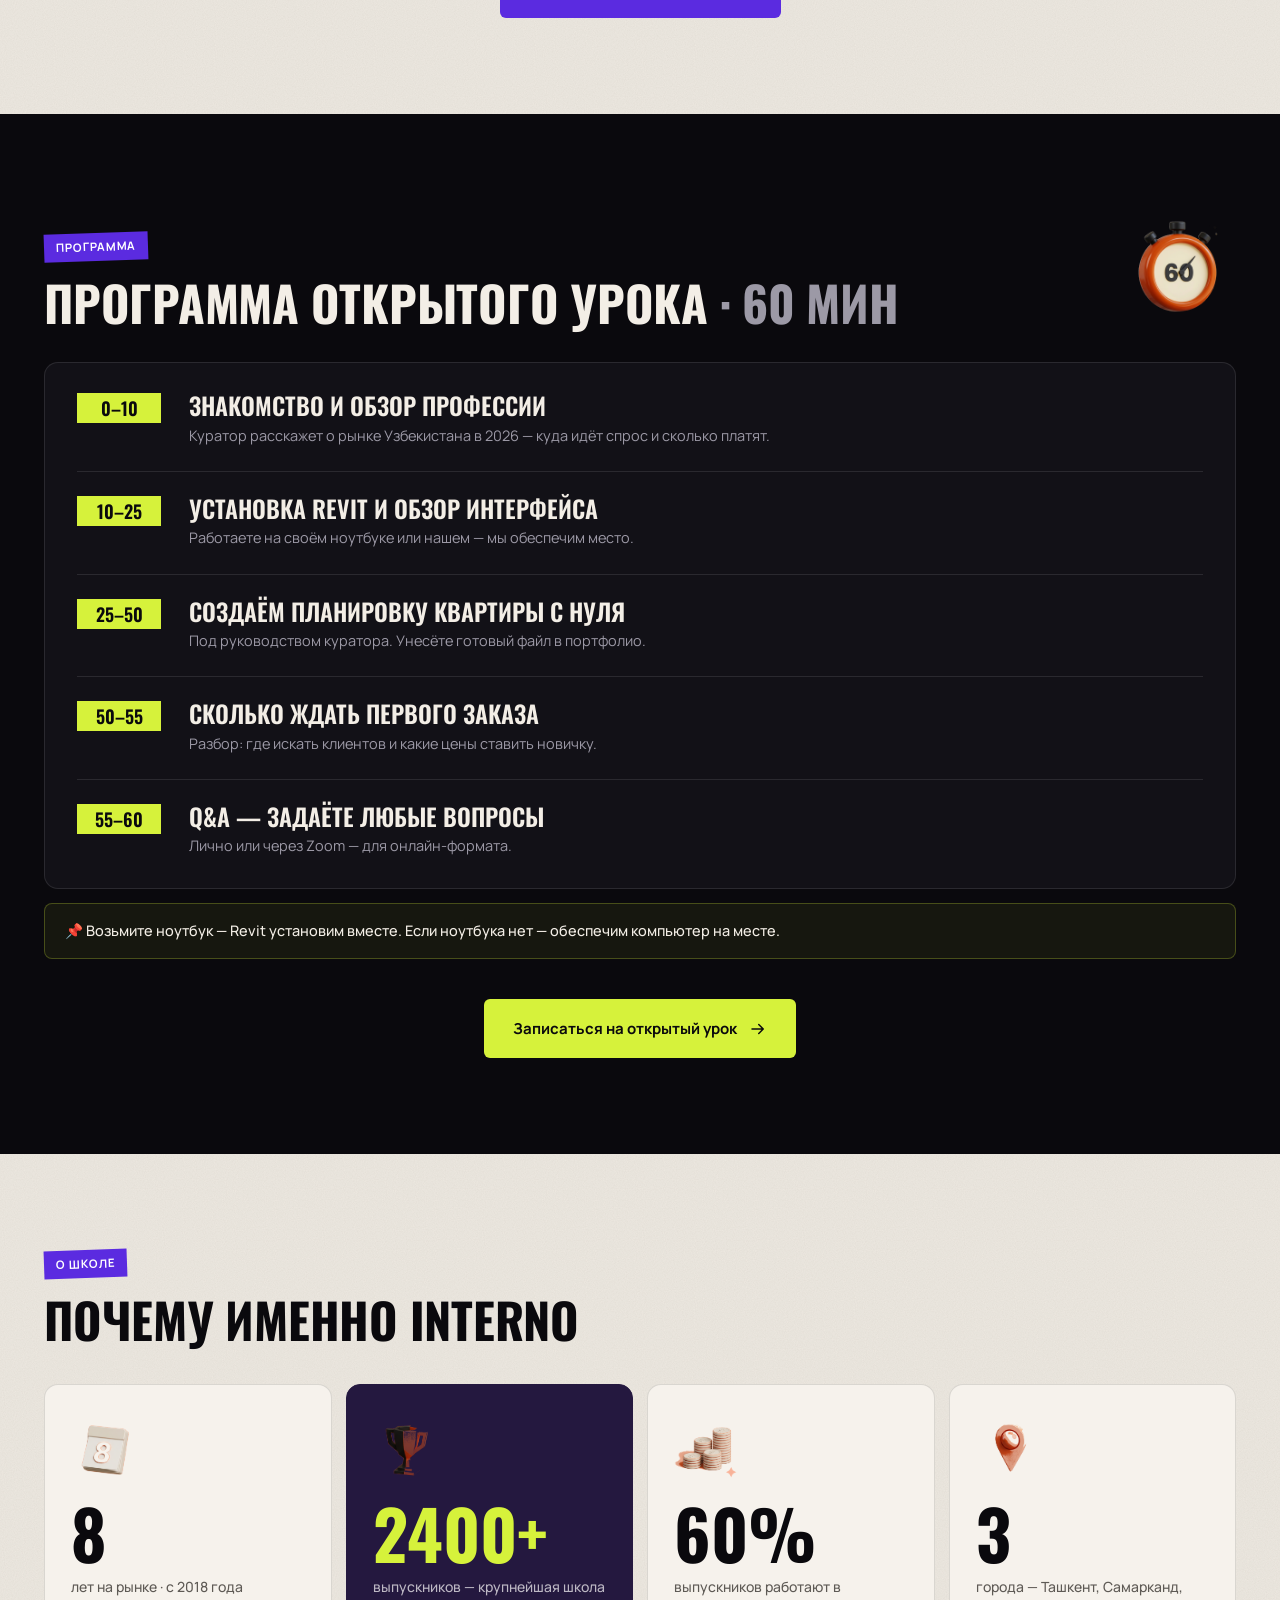
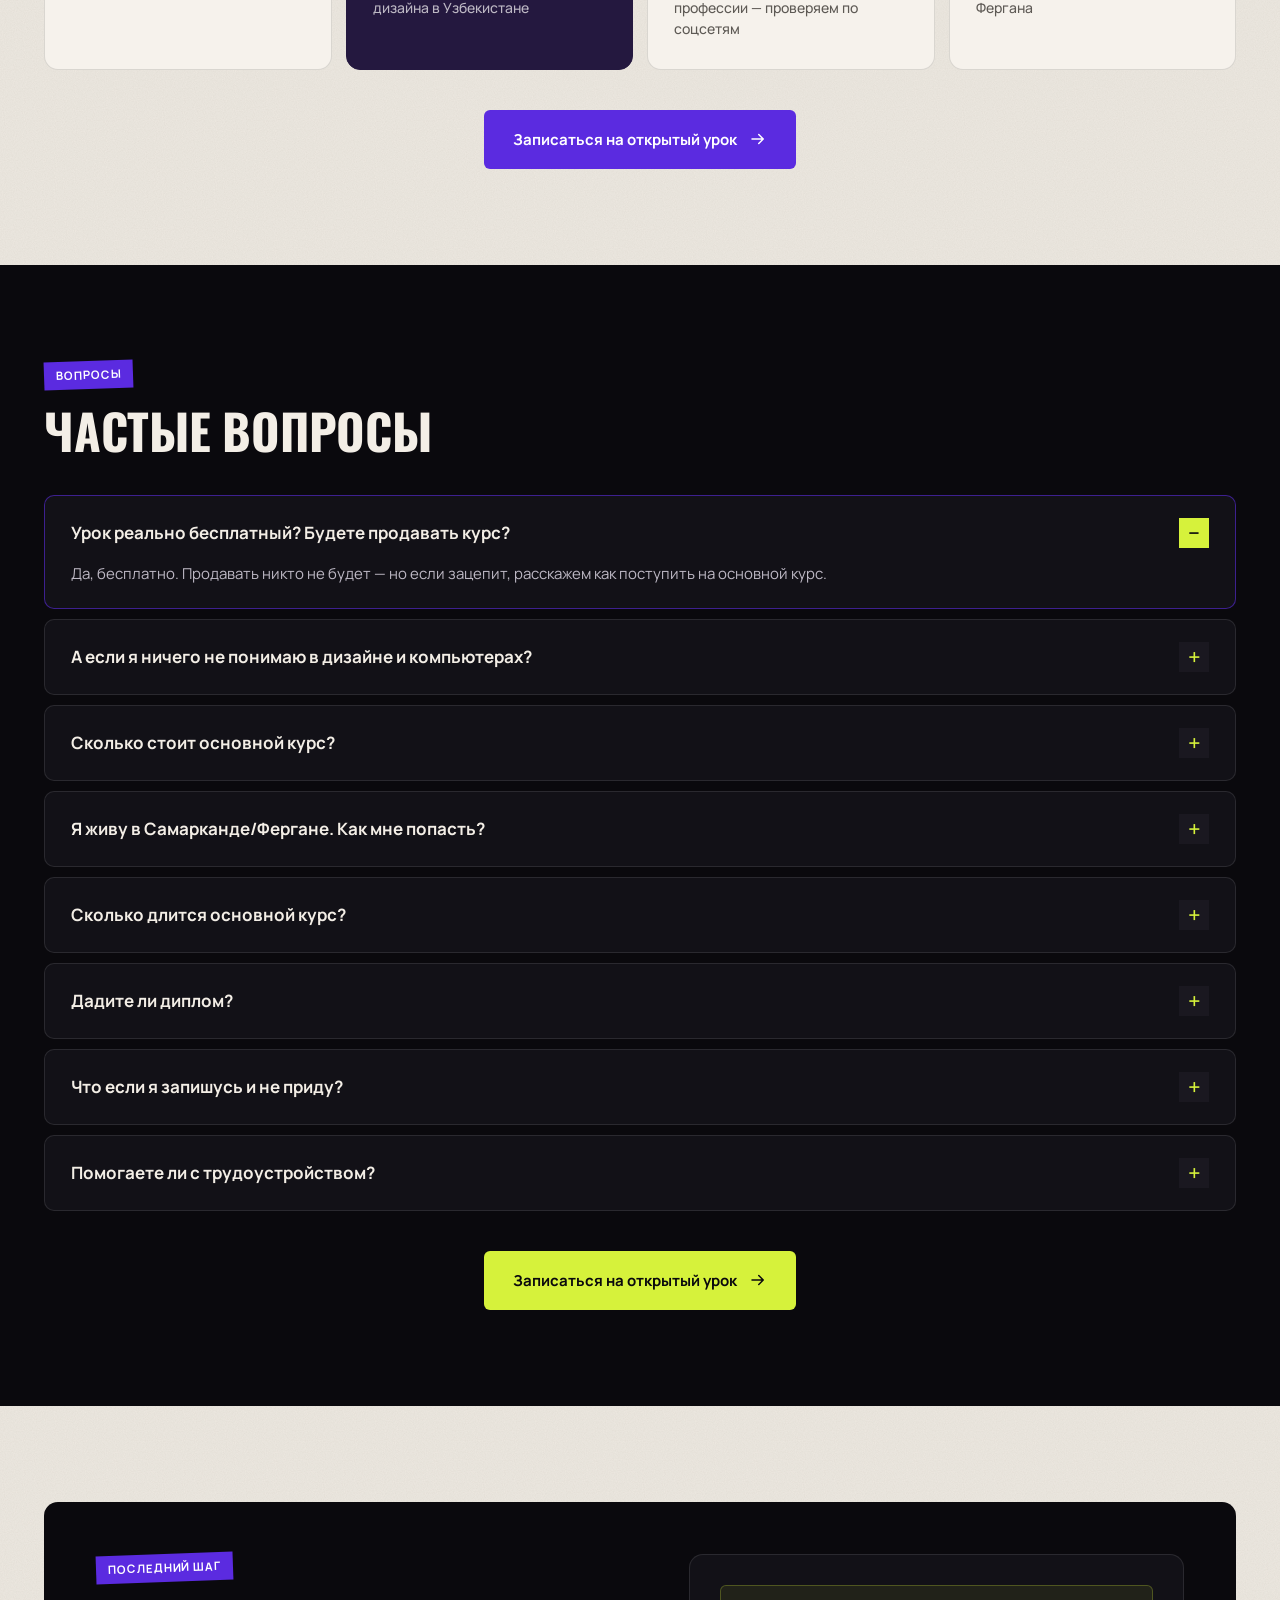
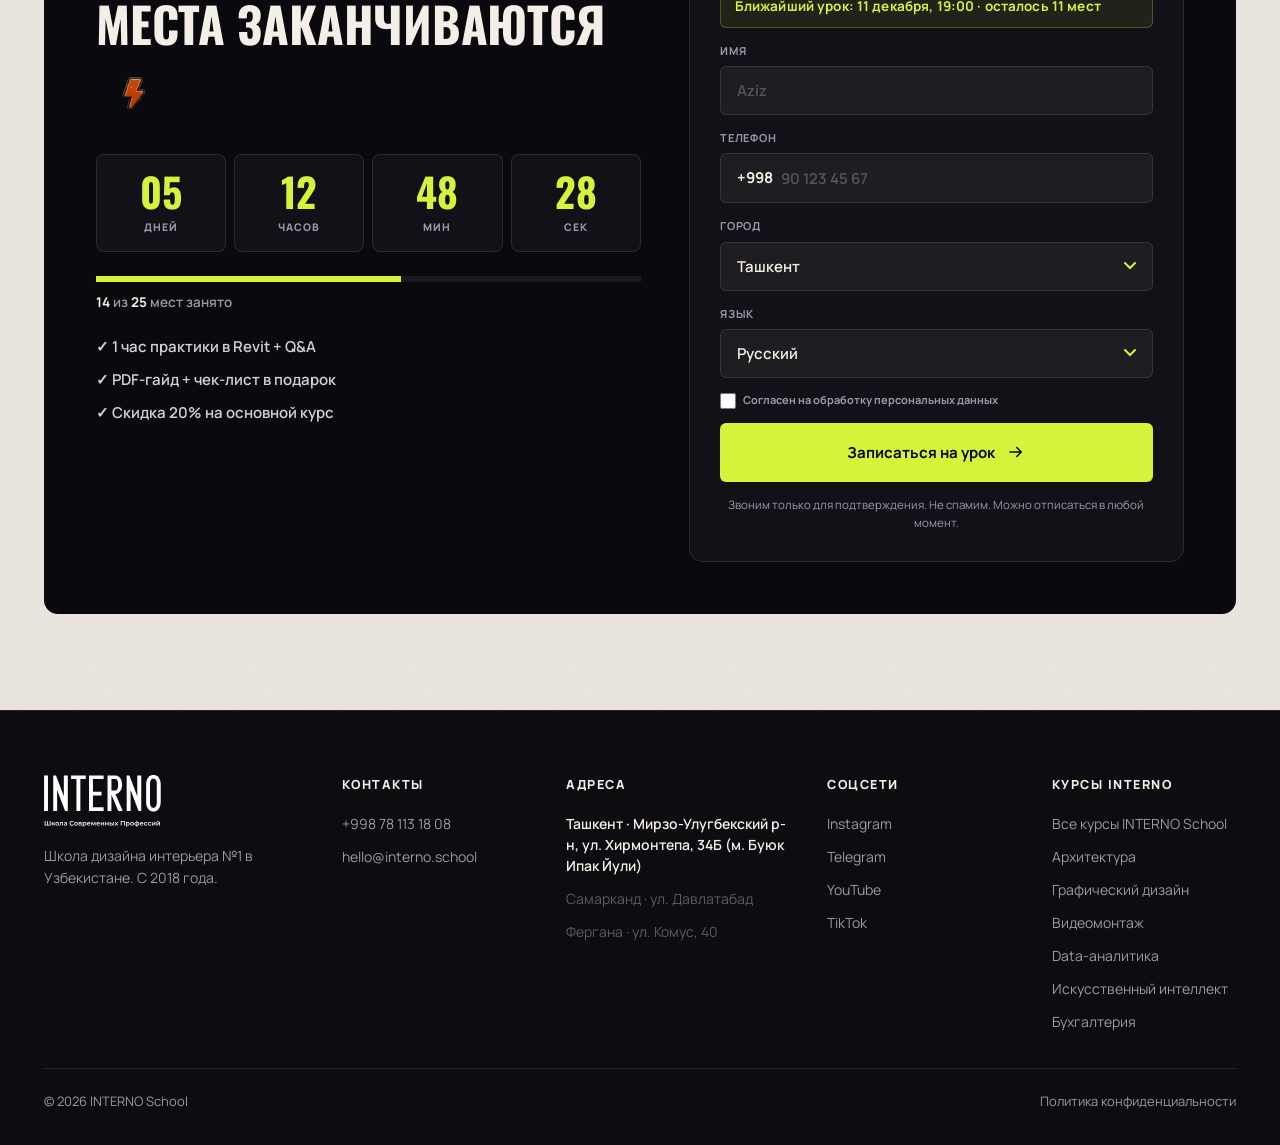
==== commit 4800d8c5: "Акция 11.11: баннер и карточка «второй курс в подарок» Закреплённый баннер с таймером до 15 ноября и" ====
--- a/index.html
+++ b/index.html
@@ -1645,7 +1645,7 @@
      been parsed by now, without waiting for script.js to download. -->
 <script>applyLang(document.documentElement.lang);</script>
 <script src="script.js"></script>
-<!-- Акция «3 курса по цене одного» — монтируется после логики lang/city;
+<!-- Акция 11.11 «второй курс в подарок» — монтируется после логики lang/city;
      после дедлайна (константа в PromoBanner.js) не рендерится вовсе. -->
 <script src="PromoBanner.js"></script>
 <script src="PromoOffer.js"></script>
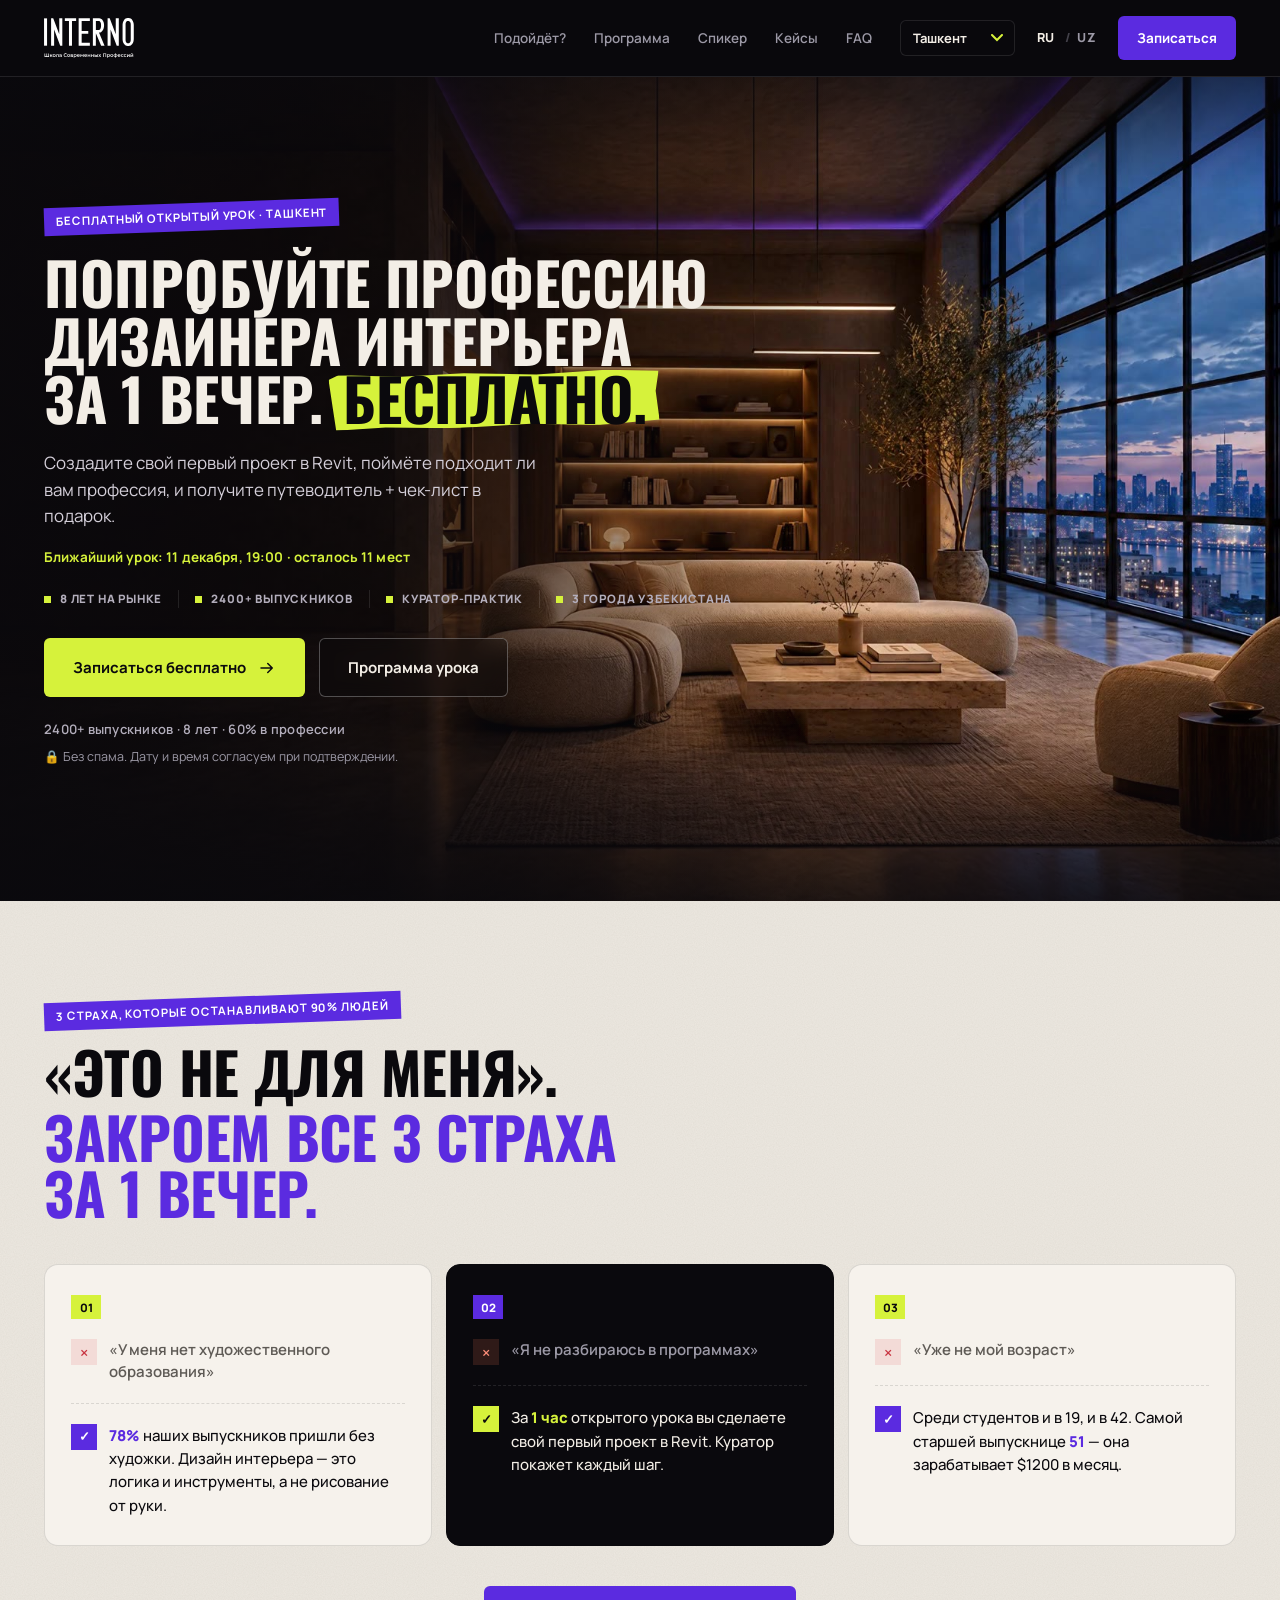
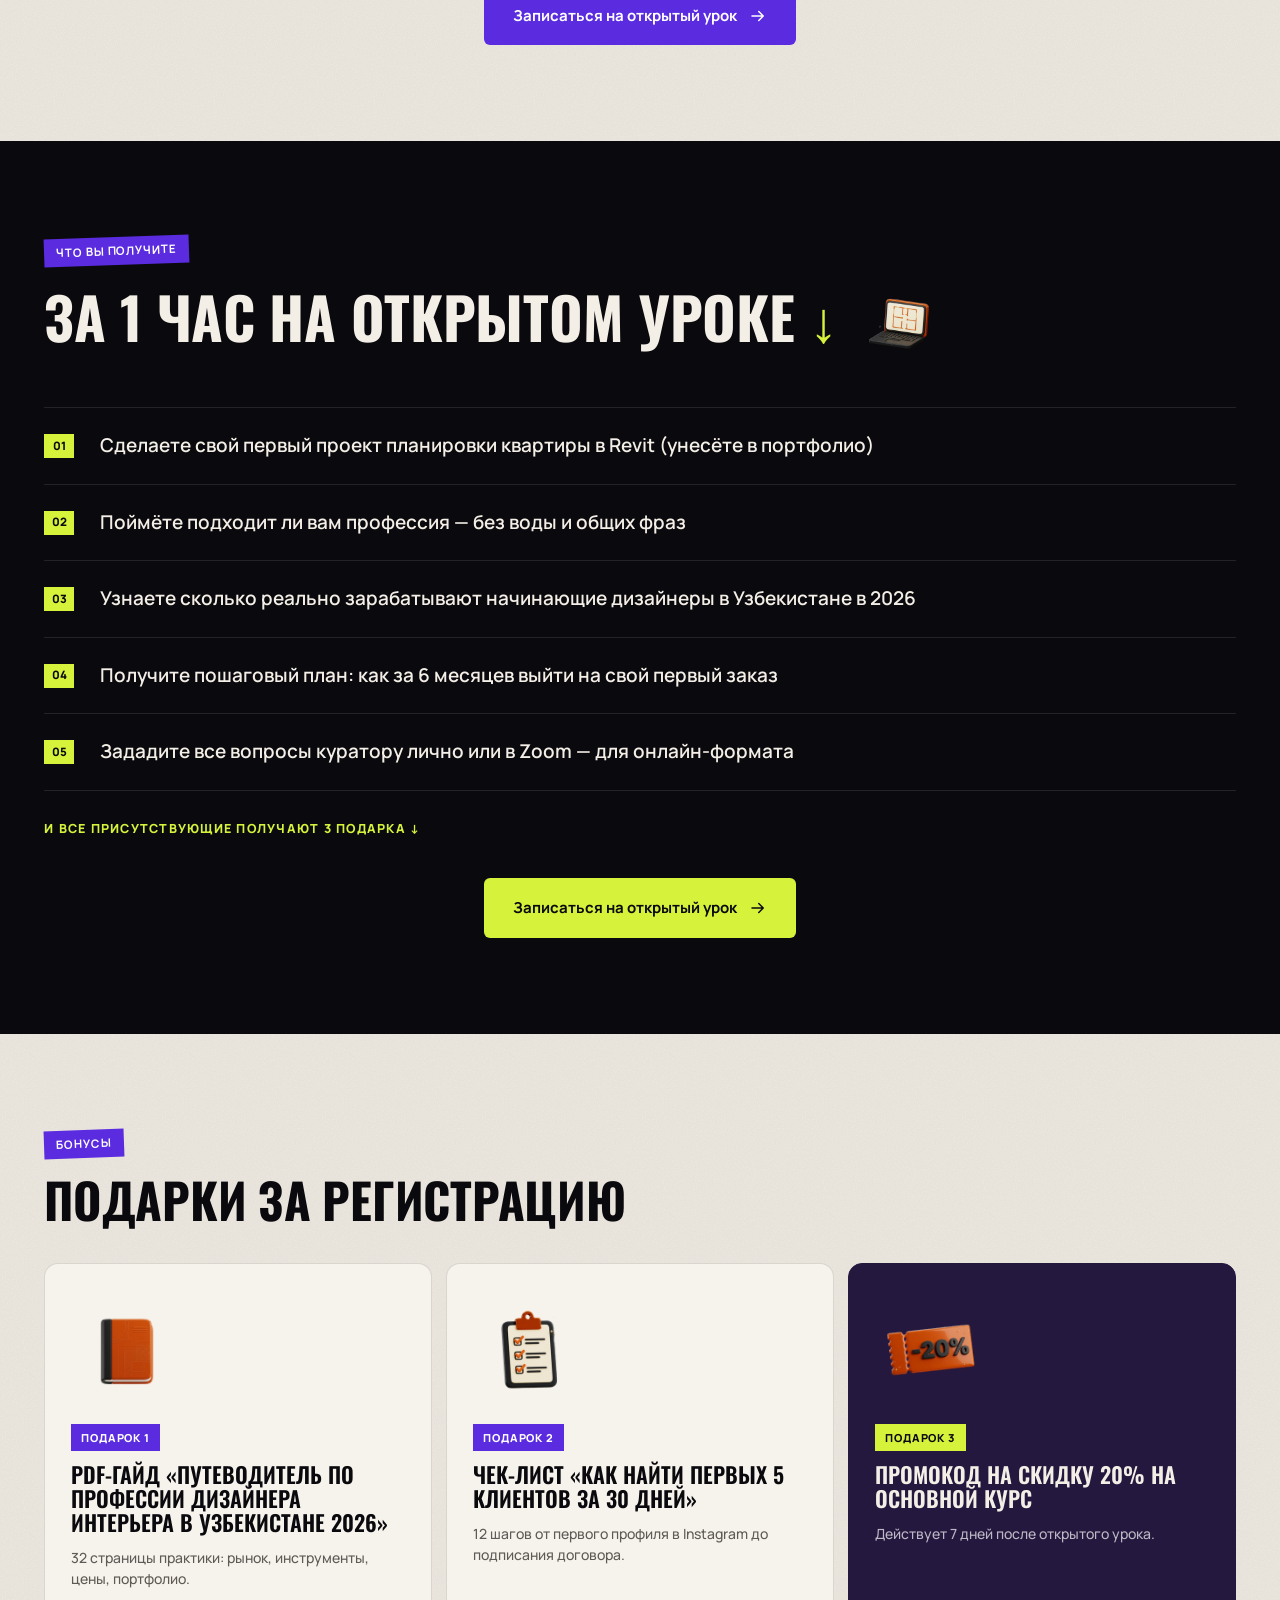
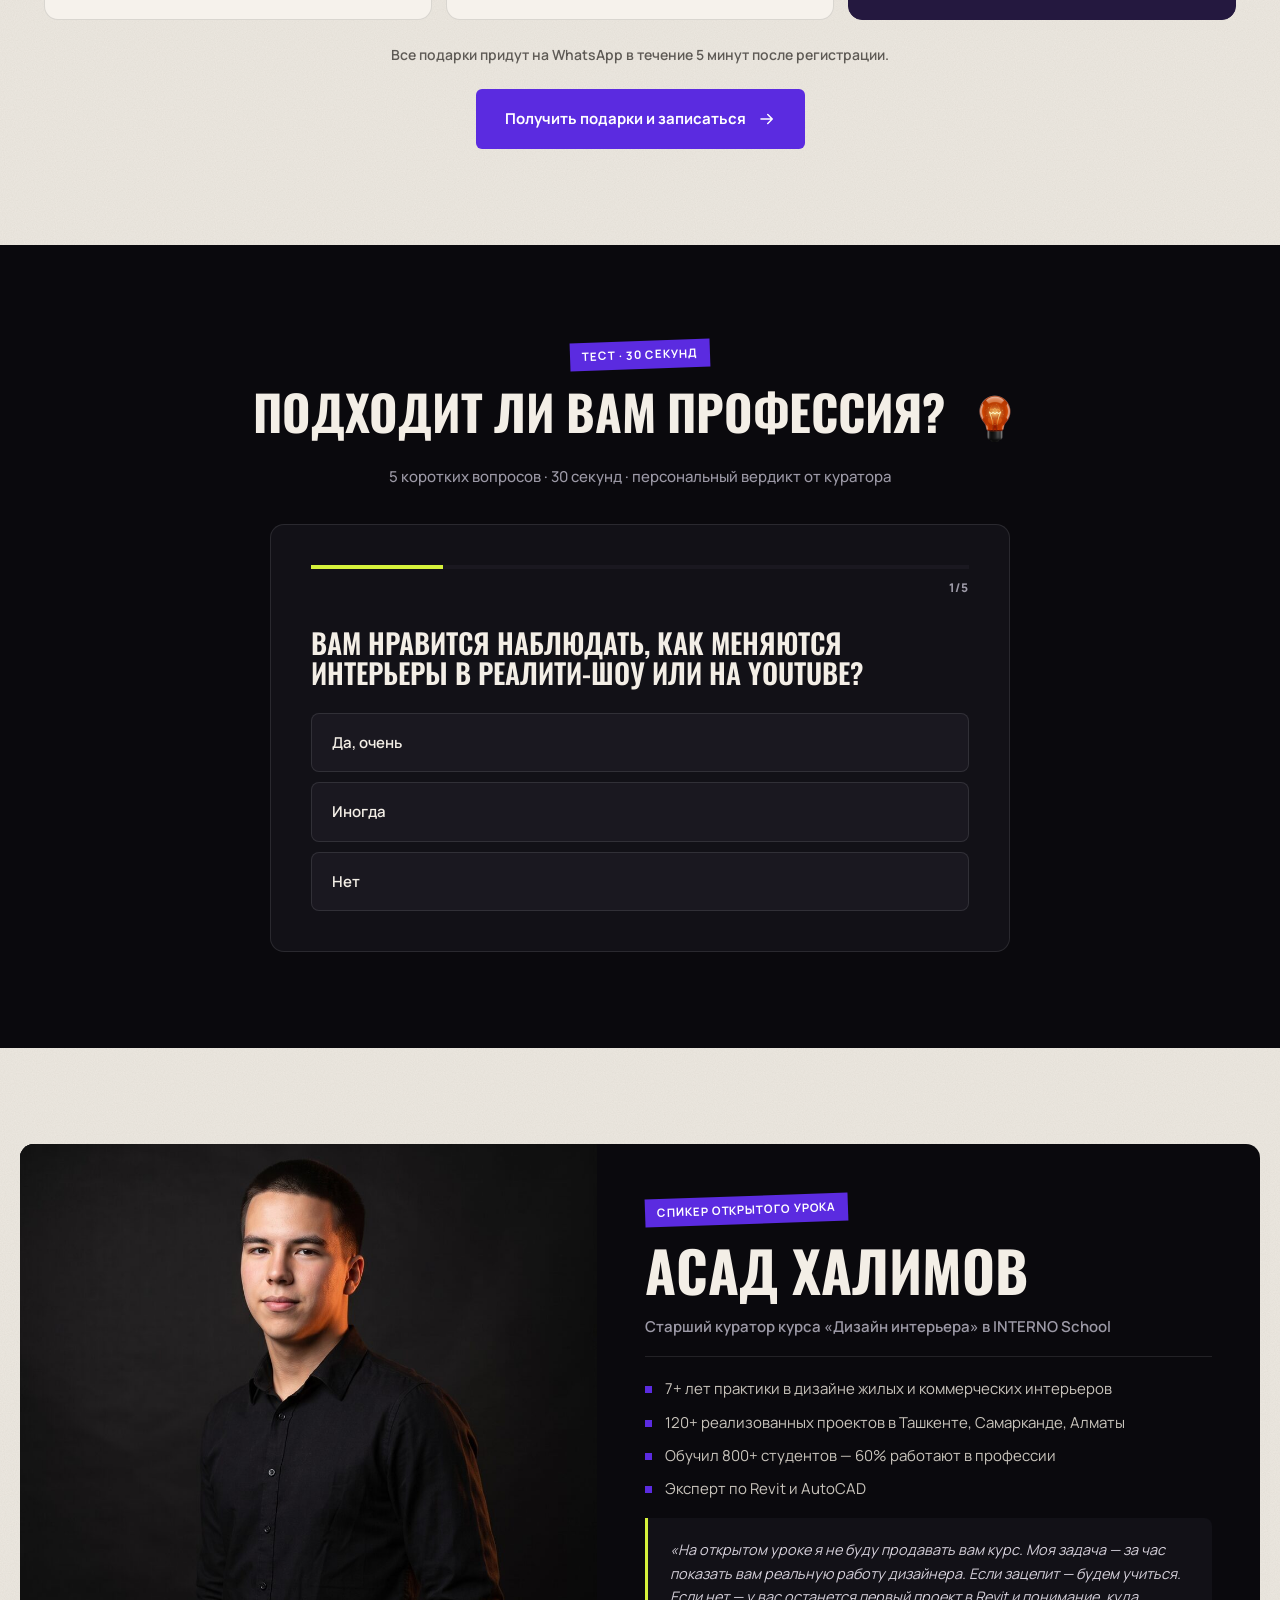
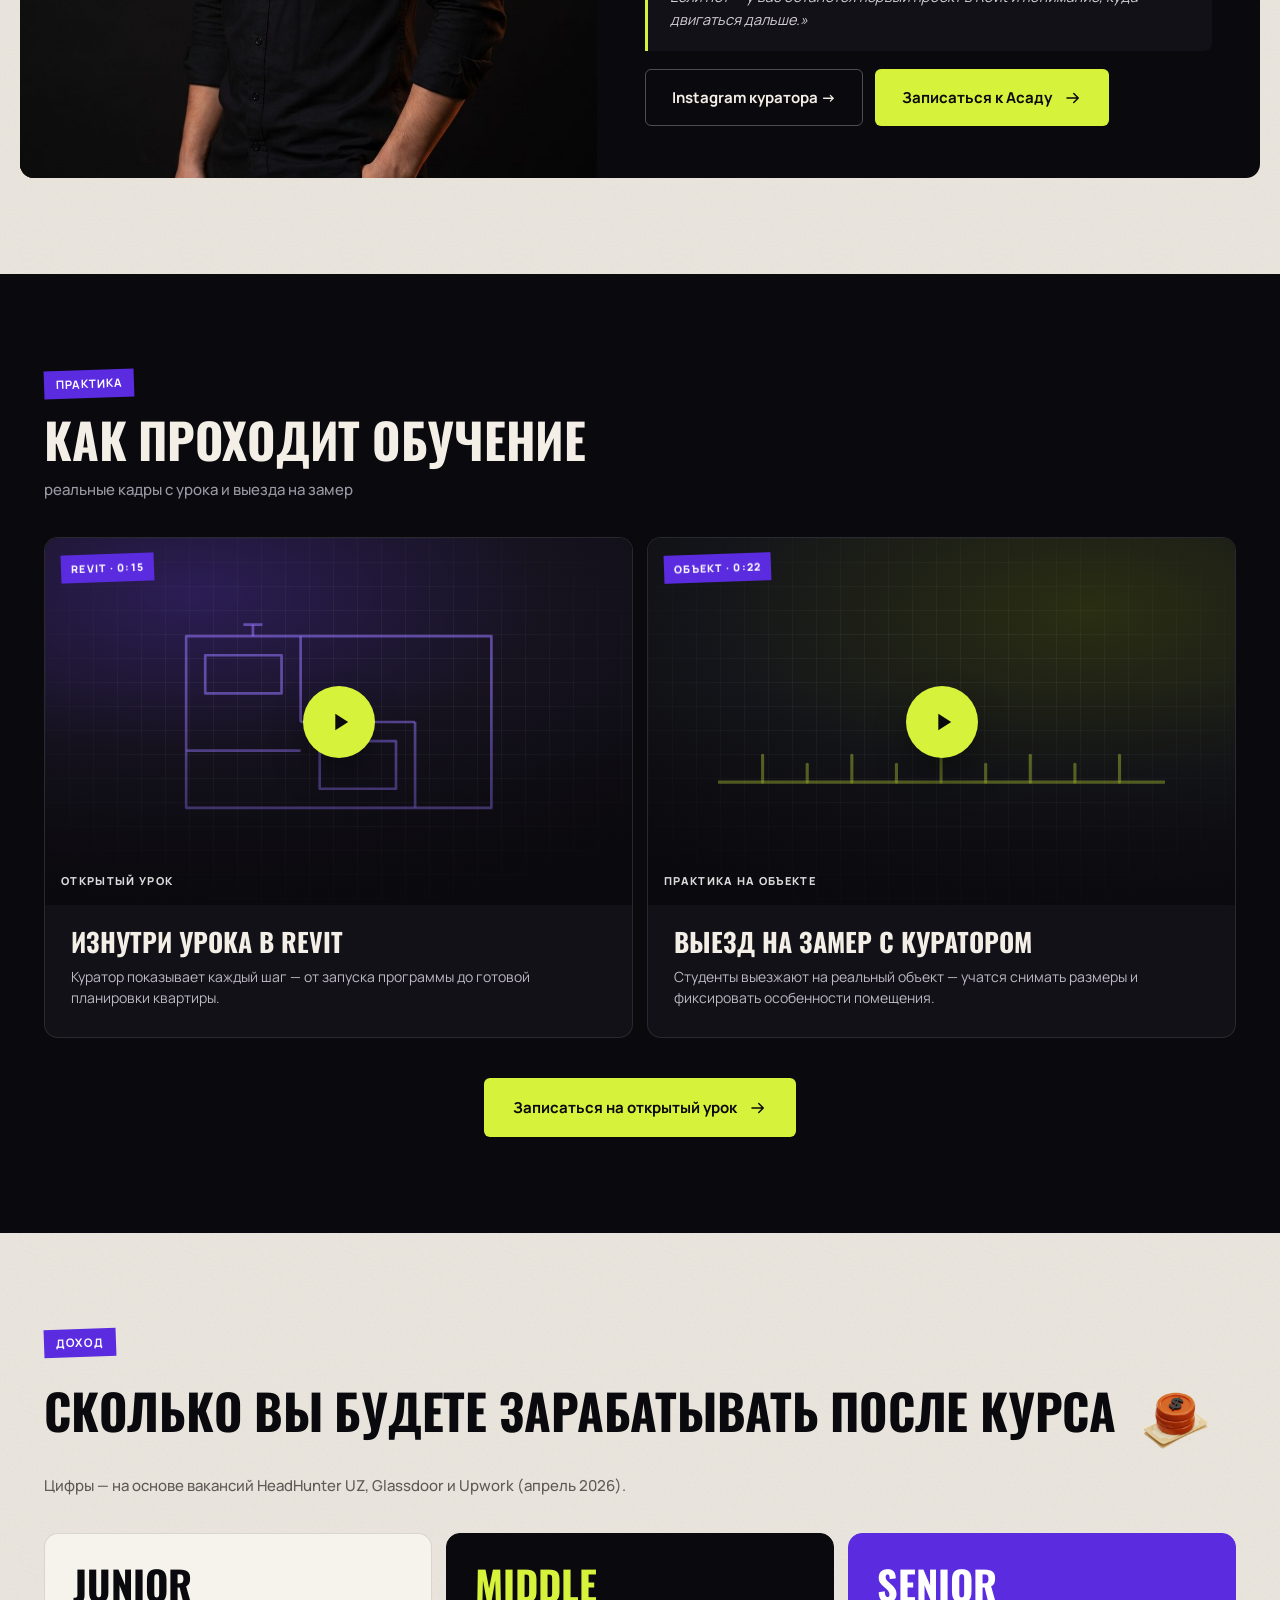
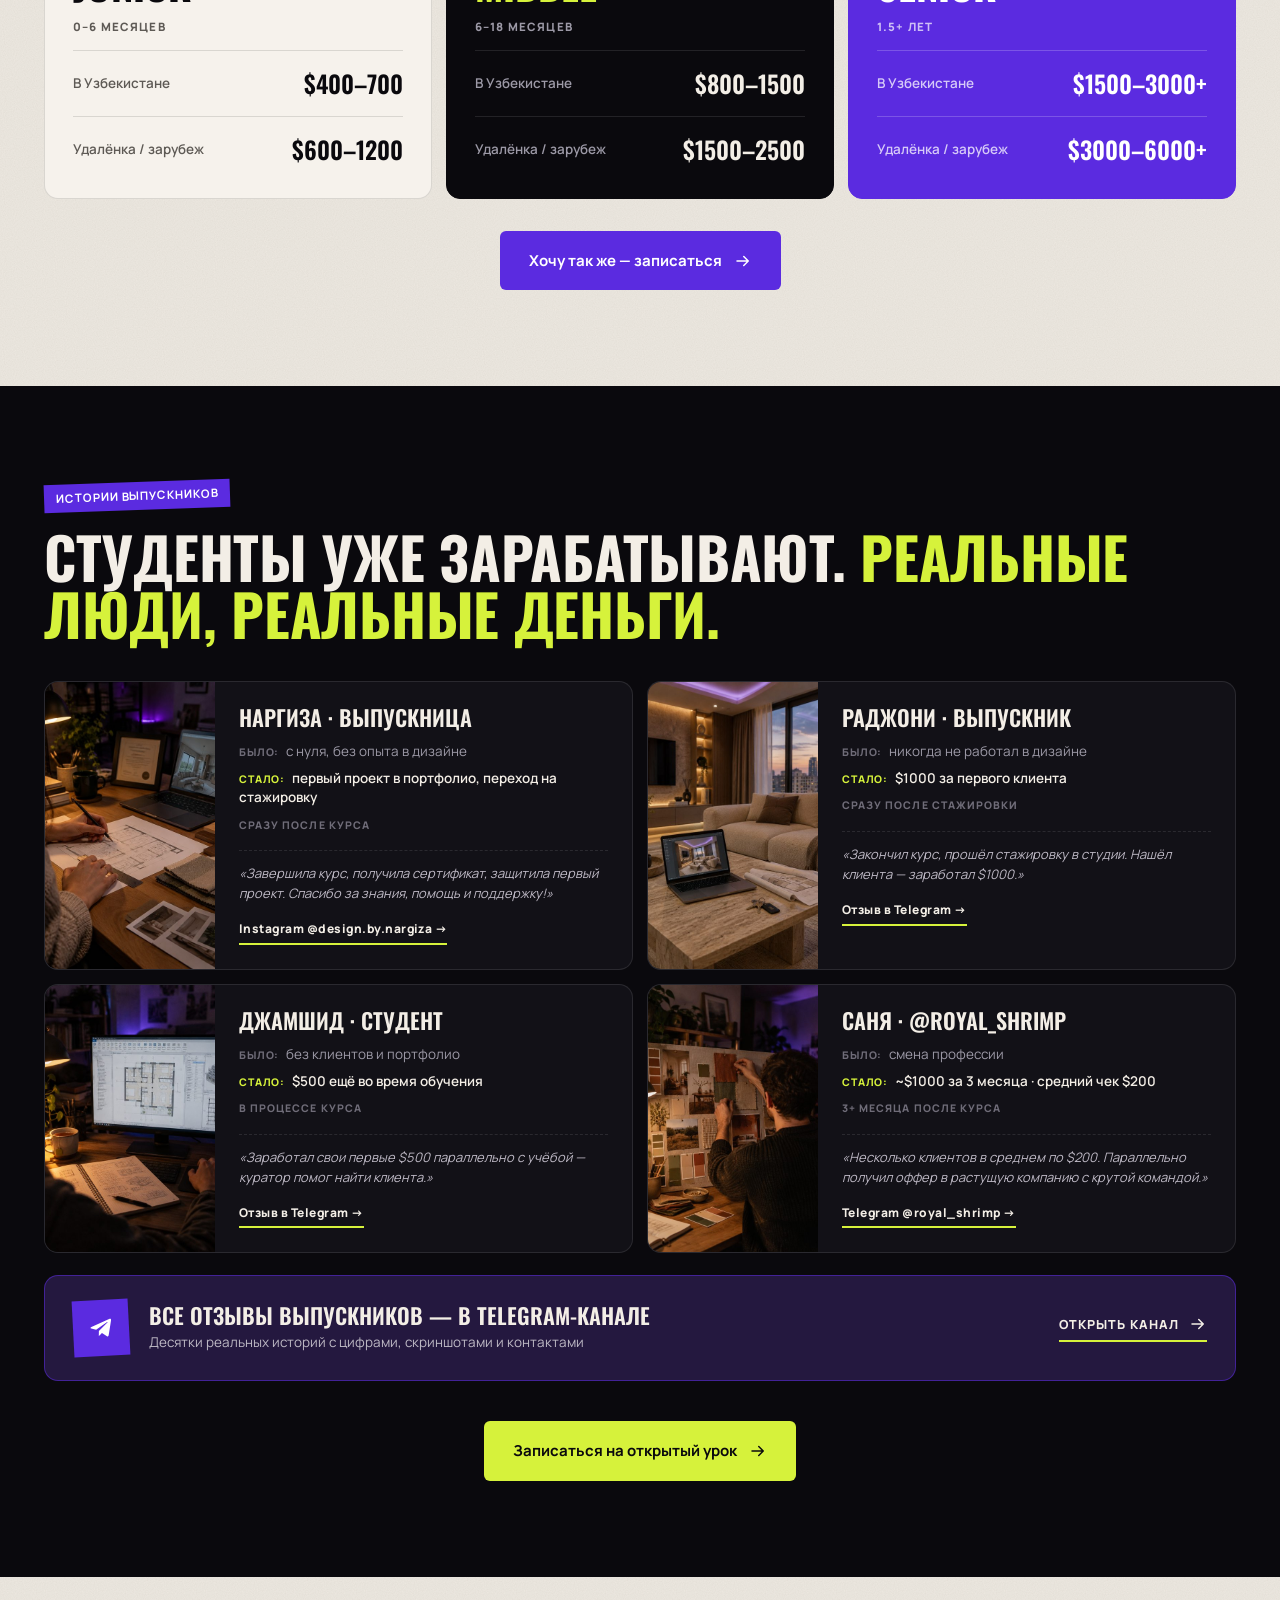
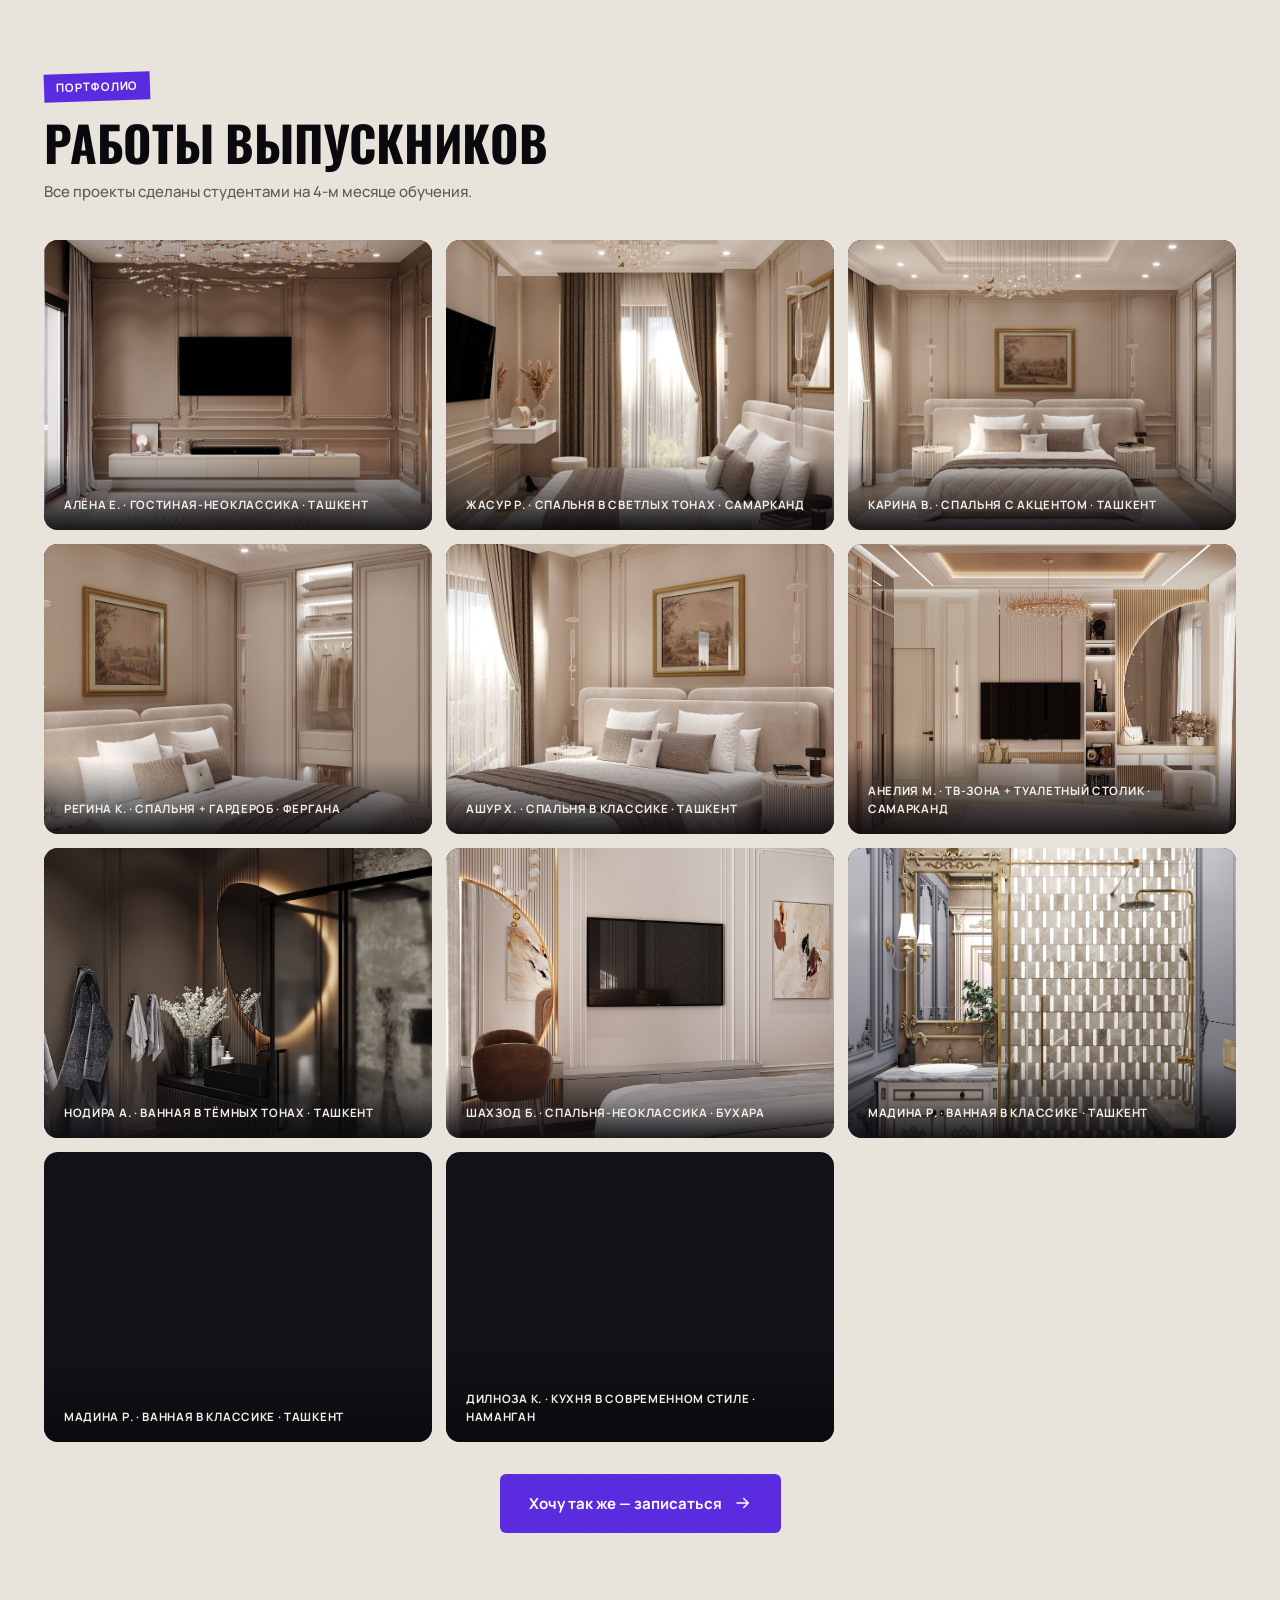
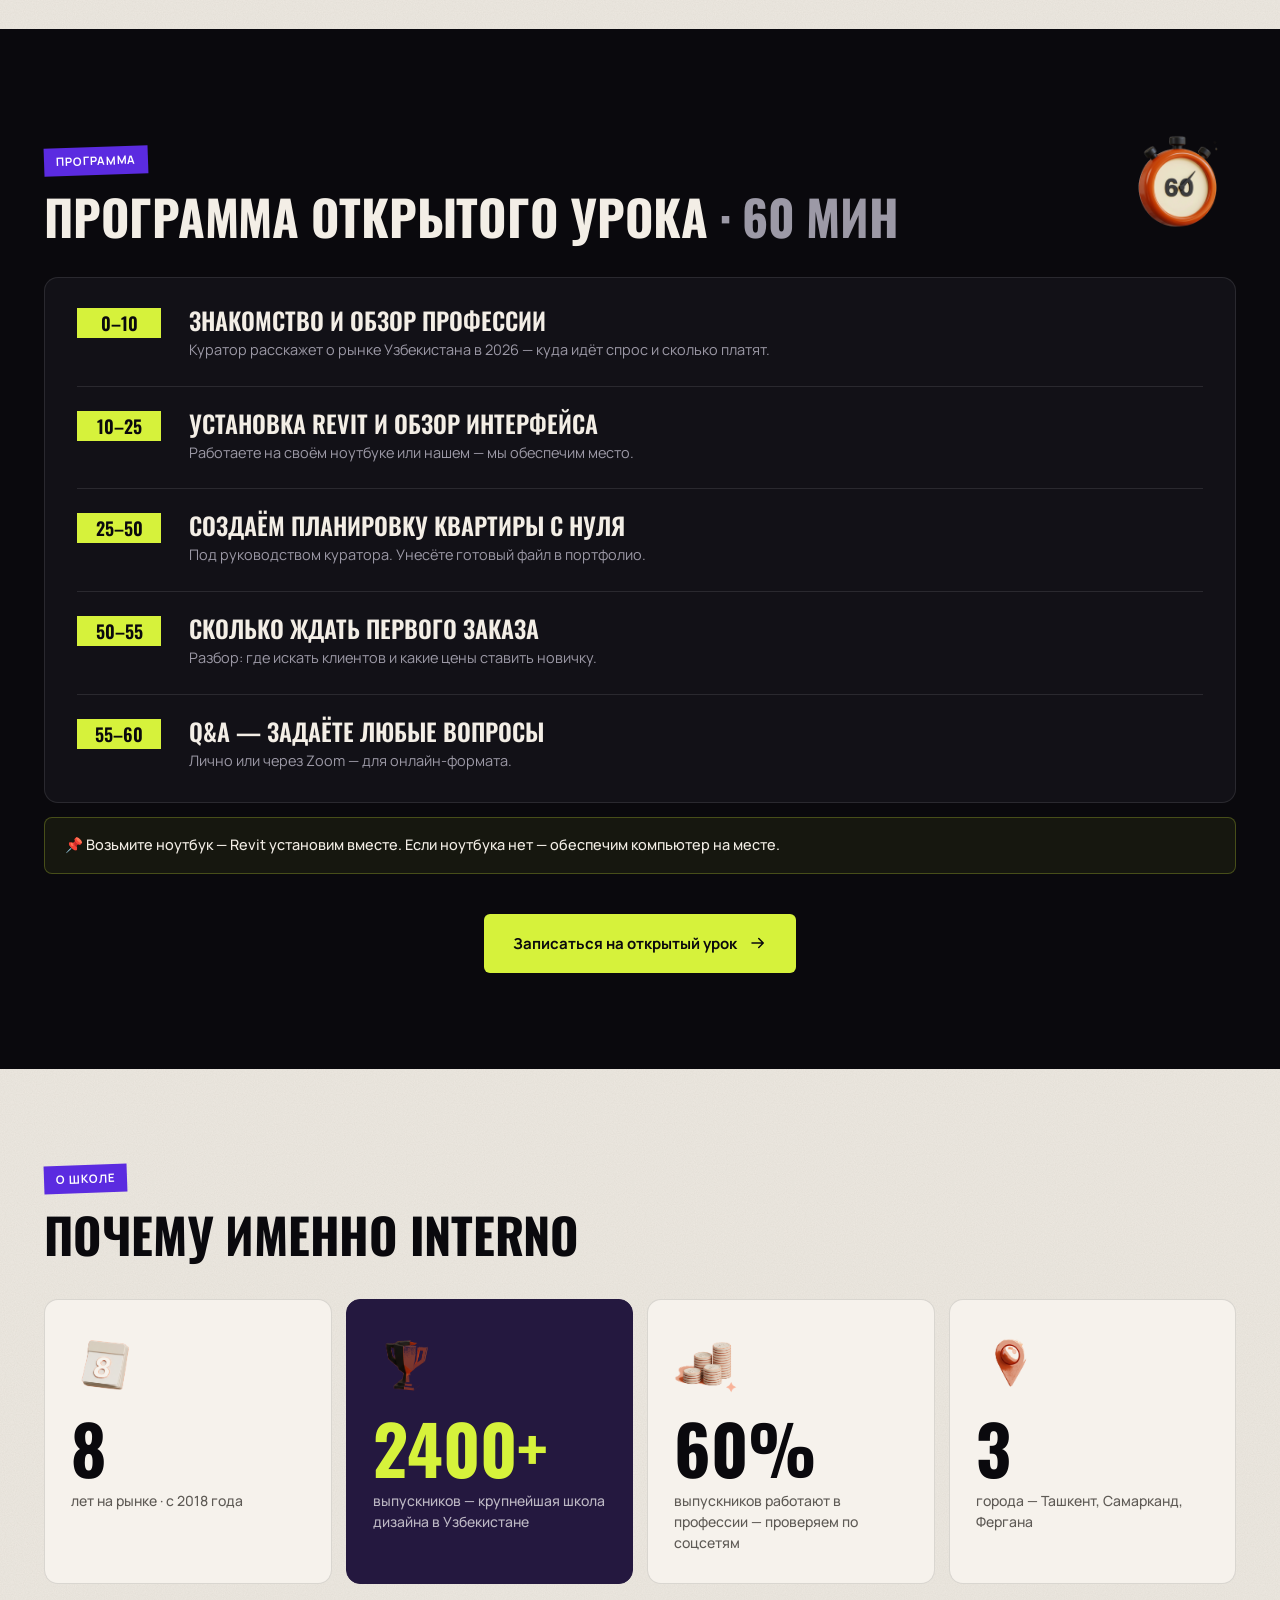
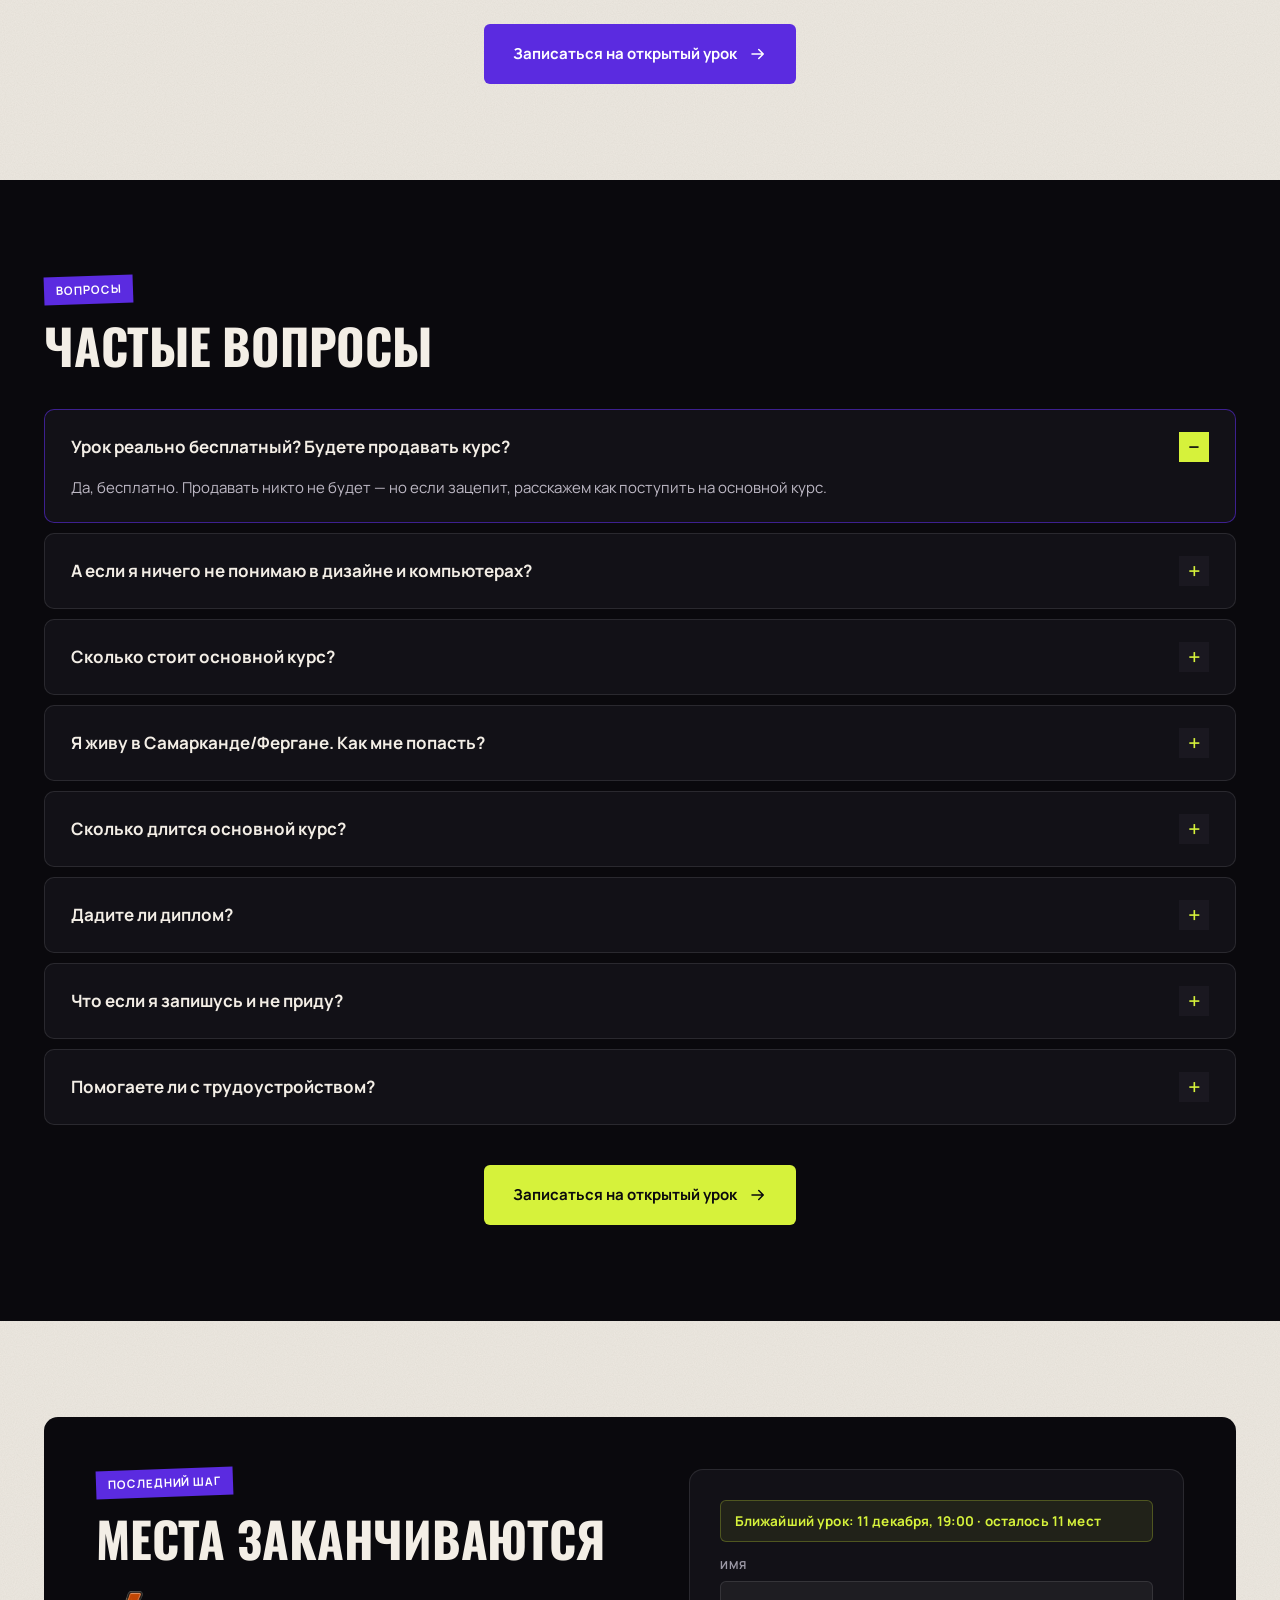
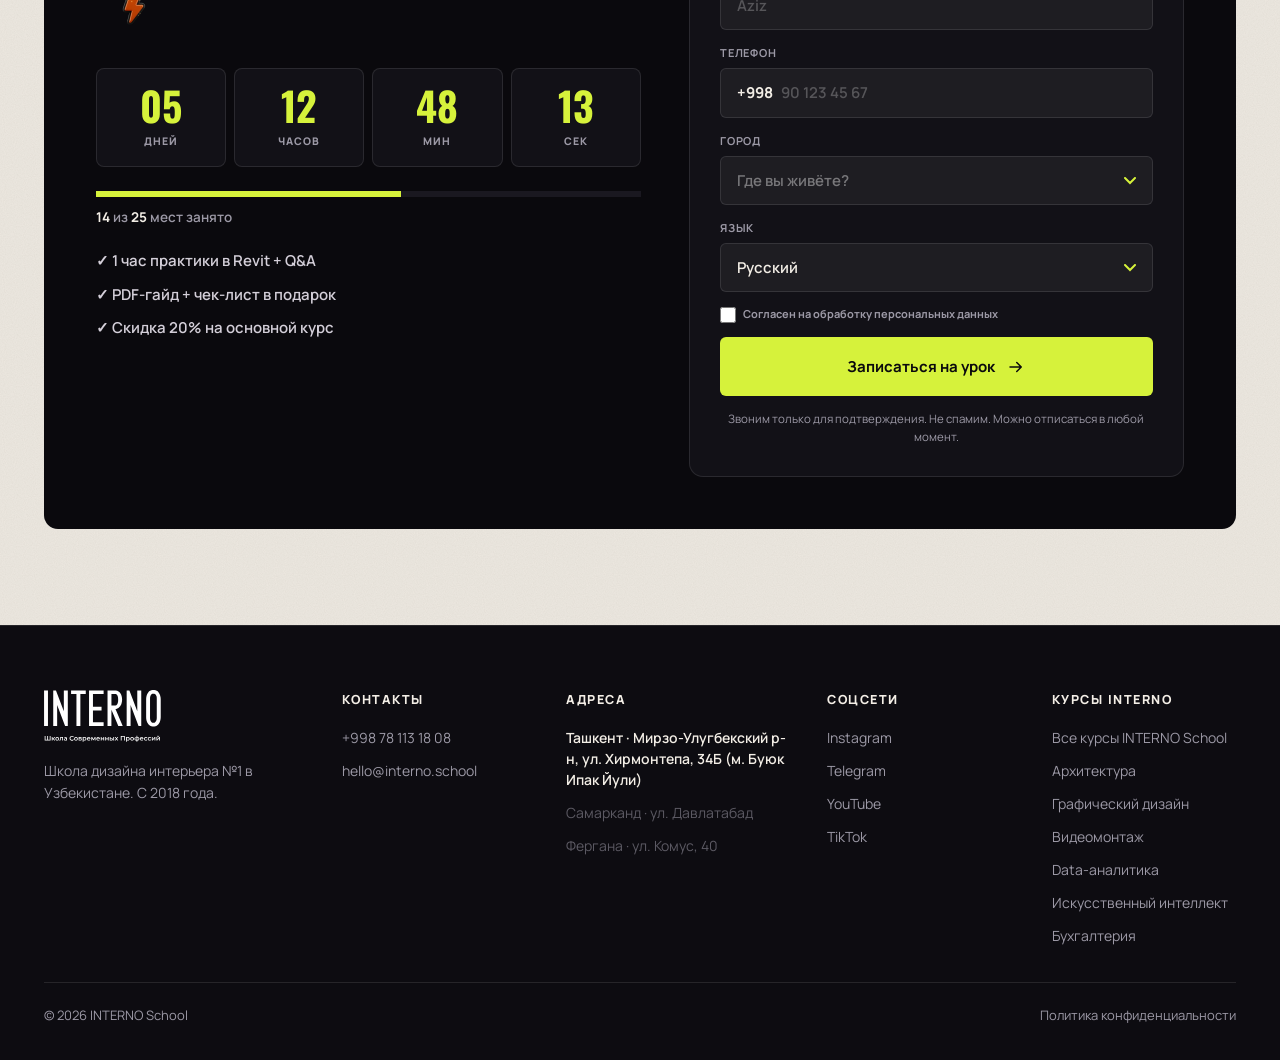
==== commit ec66a6de: "Город — обязательный вопрос, в amoCRM только лиды из Ташкента - Во всех формах (герой B, квиз, финал" ====
--- a/index.html
+++ b/index.html
@@ -144,7 +144,7 @@
    "breadcrumb": {
     "@id": "https://interior.internoedu.uz/#breadcrumb"
    },
-   "dateModified": "2026-11-08"
+   "dateModified": "2026-11-11"
   },
   {
    "@type": "BreadcrumbList",
@@ -342,7 +342,7 @@
     "q4.t":"Какой результат хотите получить через 6 месяцев?",
     "q4.a1":"Первый клиент и доход","q4.a2":"Новая профессия и портфолио","q4.a3":"Просто разобраться, моё ли это",
     "q5.t":"В каком городе вы находитесь?",
-    "q5.a1":"Ташкент","q5.a2":"Самарканд","q5.a3":"Фергана","q5.a4":"Другой город",
+    "q5.a1":"Ташкент","q5.a2":"Самарканд","q5.a3":"Фергана","q5.a4":"Другой город","q5.a5":"Ташкентская область",
     "verdict.high":"<b>Отличный результат:</b> по вашим ответам профессия дизайнера интерьера подходит вам — приходите на бесплатный урок и убедитесь на практике.",
     "verdict.mid":"<b>Хороший потенциал:</b> у вас есть интерес и мотивация — открытый урок поможет окончательно понять, ваше ли это.",
     "verdict.low":"<b>Вы пока сомневаетесь</b> — бесплатный урок ни к чему не обязывает и поможет принять решение.",
@@ -439,6 +439,8 @@
     "cta.b1":"✓ 1 час практики в Revit + Q&A","cta.b2":"✓ PDF-гайд + чек-лист в подарок","cta.b3":"✓ Скидка 20% на основной курс",
     "form.name":"Имя","form.phone":"Телефон","form.city":"Город","form.lang":"Язык",
     "form.opt1":"Русский","form.opt2":"Узбекский",
+    "form.cityPick":"Где вы живёте?",
+    "form.c.tsh":"Ташкент","form.c.tso":"Ташкентская область","form.c.smr":"Самарканд","form.c.frg":"Фергана","form.c.oth":"Другой город / регион",
     "form.consent":"Согласен на обработку персональных данных",
     "form.submit":"Записаться на урок",
     "form.policy":"Звоним только для подтверждения. Не спамим. Можно отписаться в любой момент.",
@@ -526,7 +528,7 @@
     "q4.t":"6 oydan keyin qanday natija olmoqchisiz?",
     "q4.a1":"Birinchi mijoz va daromad","q4.a2":"Yangi kasb va portfolio","q4.a3":"O‘zimnikimi, shunchaki tushunish",
     "q5.t":"Siz qaysi shahardasiz?",
-    "q5.a1":"Toshkent","q5.a2":"Samarqand","q5.a3":"Farg‘ona","q5.a4":"Boshqa shahar",
+    "q5.a1":"Toshkent","q5.a2":"Samarqand","q5.a3":"Farg‘ona","q5.a4":"Boshqa shahar","q5.a5":"Toshkent viloyati",
     "verdict.high":"<b>A’lo natija:</b> javoblaringizga ko‘ra interyer dizayneri kasbi sizga mos — bepul darsga keling va buni amalda tekshirib ko‘ring.",
     "verdict.mid":"<b>Yaxshi salohiyat:</b> sizda qiziqish va motivatsiya bor — ochiq dars bu kasb sizniki ekanini aniq tushunishga yordam beradi.",
     "verdict.low":"<b>Siz hali ikkilanyapsiz</b> — bepul dars hech narsaga majburlamaydi va qaror qabul qilishga yordam beradi.",
@@ -622,6 +624,8 @@
     "cta.b1":"✓ 1 soat Revit amaliyoti + Q&A","cta.b2":"✓ Sovg‘aga PDF qo‘llanma + chek-list","cta.b3":"✓ Asosiy kursga 20% chegirma",
     "form.name":"Ism","form.phone":"Telefon","form.city":"Shahar","form.lang":"Til",
     "form.opt1":"Rus tili","form.opt2":"O‘zbek tili",
+    "form.cityPick":"Qayerda yashaysiz?",
+    "form.c.tsh":"Toshkent","form.c.tso":"Toshkent viloyati","form.c.smr":"Samarqand","form.c.frg":"Farg‘ona","form.c.oth":"Boshqa shahar / viloyat",
     "form.consent":"Shaxsiy ma’lumotlarni qayta ishlashga roziman",
     "form.submit":"Darsga yozilish",
     "form.policy":"Faqat tasdiqlash uchun qo‘ng‘iroq qilamiz. Spam qilmaymiz. Istalgan vaqtda obunadan chiqsangiz bo‘ladi.",
@@ -777,12 +781,8 @@
     [...sel.options].forEach(o=>{ o.textContent = cityNames[lang][o.value]; });
     sel.value = city;
   }
-  document.querySelectorAll('form select[name="city"]').forEach(s=>{
-    [...s.options].forEach(o=>{
-      if(cityNames[lang][o.value]) o.textContent = cityNames[lang][o.value];
-    });
-    if([...s.options].some(o=>o.value===city)) s.value = city;
-  });
+  // Form city selects are NOT preselected from the site city: the visitor must
+  // pick it explicitly — only Tashkent leads go to amoCRM (see script.js).
   // Preselect the lesson-language <select> to match the page language
   document.querySelectorAll('form select[name="lang"]').forEach(s=>{
     if([...s.options].some(o=>o.value===lang)) s.value = lang;
@@ -931,6 +931,16 @@
               <input type="tel" name="phone" required inputmode="tel" autocomplete="tel-national" placeholder="90 123 45 67" maxlength="12" />
             </span>
             <span class="phone-error" data-i18n="form.phoneError">Введите номер полностью — 9 цифр после +998</span>
+          </label>
+          <label class="hero__city"><span data-i18n="form.city">Город</span>
+            <select name="city" required>
+              <option value="" disabled selected data-i18n="form.cityPick">Где вы живёте?</option>
+              <option value="tsh" data-i18n="form.c.tsh">Ташкент</option>
+              <option value="tso" data-i18n="form.c.tso">Ташкентская область</option>
+              <option value="smr" data-i18n="form.c.smr">Самарканд</option>
+              <option value="frg" data-i18n="form.c.frg">Фергана</option>
+              <option value="oth" data-i18n="form.c.oth">Другой город / регион</option>
+            </select>
           </label>
         </div>
         <input type="hidden" name="utm_source" /><input type="hidden" name="utm_medium" /><input type="hidden" name="utm_campaign" /><input type="hidden" name="utm_content" /><input type="hidden" name="utm_term" /><input type="hidden" name="ab_variant" />
@@ -1107,16 +1117,18 @@
       <div class="quiz__step" data-step="5">
         <h3 class="quiz__q" data-i18n="q5.t">В каком городе вы находитесь?</h3>
         <div class="quiz__opts">
-          <button class="quiz__opt" data-score="1" data-city="tsh" data-i18n="q5.a1">Ташкент</button>
-          <button class="quiz__opt" data-score="1" data-city="smr" data-i18n="q5.a2">Самарканд</button>
-          <button class="quiz__opt" data-score="1" data-city="frg" data-i18n="q5.a3">Фергана</button>
-          <button class="quiz__opt" data-score="0" data-i18n="q5.a4">Другой город</button>
+          <button class="quiz__opt" data-score="1" data-city="tsh" data-lead-city="tsh" data-i18n="q5.a1">Ташкент</button>
+          <button class="quiz__opt" data-score="1" data-lead-city="tso" data-i18n="q5.a5">Ташкентская область</button>
+          <button class="quiz__opt" data-score="1" data-city="smr" data-lead-city="smr" data-i18n="q5.a2">Самарканд</button>
+          <button class="quiz__opt" data-score="1" data-city="frg" data-lead-city="frg" data-i18n="q5.a3">Фергана</button>
+          <button class="quiz__opt" data-score="0" data-lead-city="oth" data-i18n="q5.a4">Другой город</button>
         </div>
       </div>
 
       <div class="quiz__step quiz__final" data-step="final">
         <div class="quiz__verdict" id="quizVerdict"></div>
         <form class="quiz__form" id="quizForm">
+          <input type="hidden" name="city" />
           <label><span data-i18n="form.name">Имя</span><input type="text" name="name" required placeholder="Aziz" /></label>
           <label><span data-i18n="form.phone">Телефон</span>
             <span class="phone-field">
@@ -1516,10 +1528,13 @@
           <span class="phone-error" data-i18n="form.phoneError">Введите номер полностью — 9 цифр после +998</span>
         </label>
         <label><span data-i18n="form.city">Город</span>
-          <select name="city">
-            <option value="tsh">Ташкент</option>
-            <option value="smr">Самарканд</option>
-            <option value="frg">Фергана</option>
+          <select name="city" required>
+            <option value="" disabled selected data-i18n="form.cityPick">Где вы живёте?</option>
+            <option value="tsh" data-i18n="form.c.tsh">Ташкент</option>
+            <option value="tso" data-i18n="form.c.tso">Ташкентская область</option>
+            <option value="smr" data-i18n="form.c.smr">Самарканд</option>
+            <option value="frg" data-i18n="form.c.frg">Фергана</option>
+            <option value="oth" data-i18n="form.c.oth">Другой город / регион</option>
           </select>
         </label>
         <label><span data-i18n="form.lang">Язык</span>
@@ -1621,10 +1636,13 @@
         <span class="phone-error" data-i18n="form.phoneError">Введите номер полностью — 9 цифр после +998</span>
       </label>
       <label><span data-i18n="form.city">Город</span>
-        <select name="city">
-          <option value="tsh">Ташкент</option>
-          <option value="smr">Самарканд</option>
-          <option value="frg">Фергана</option>
+        <select name="city" required>
+          <option value="" disabled selected data-i18n="form.cityPick">Где вы живёте?</option>
+          <option value="tsh" data-i18n="form.c.tsh">Ташкент</option>
+          <option value="tso" data-i18n="form.c.tso">Ташкентская область</option>
+          <option value="smr" data-i18n="form.c.smr">Самарканд</option>
+          <option value="frg" data-i18n="form.c.frg">Фергана</option>
+          <option value="oth" data-i18n="form.c.oth">Другой город / регион</option>
         </select>
       </label>
       <input type="hidden" name="utm_source" /><input type="hidden" name="utm_medium" /><input type="hidden" name="utm_campaign" /><input type="hidden" name="utm_content" /><input type="hidden" name="utm_term" /><input type="hidden" name="ab_variant" />
--- a/styles.css
+++ b/styles.css
@@ -199,21 +199,24 @@
   display:flex;flex-direction:column;gap:7px;
   font-size:11px;letter-spacing:.08em;text-transform:uppercase;font-weight:700;color:var(--muted-d);
 }
-.quiz__form input,.cta__form input,.cta__form select,.modal__form input,.modal__form select,.hero__form input[type="text"]{
+.quiz__form input,.cta__form input,.cta__form select,.modal__form input,.modal__form select,.hero__form input[type="text"],.hero__form select{
   width:100%;background:rgba(255,255,255,.05);border:1px solid var(--line-d);border-radius:6px;
   padding:13px 16px;color:var(--cream);font-family:var(--font-body);font-size:15px;font-weight:600;
   outline:none;transition:border-color .2s,box-shadow .2s;
 }
 .quiz__form input::placeholder,.cta__form input::placeholder,.modal__form input::placeholder,.hero__form input::placeholder{color:rgba(255,255,255,.25)}
-.quiz__form input:focus,.cta__form input:focus,.cta__form select:focus,.modal__form input:focus,.modal__form select:focus,.hero__form input[type="text"]:focus{
+.quiz__form input:focus,.cta__form input:focus,.cta__form select:focus,.modal__form input:focus,.modal__form select:focus,.hero__form input[type="text"]:focus,.hero__form select:focus{
   border-color:var(--lime);box-shadow:0 0 0 3px rgba(214,242,59,.15);
 }
-.cta__form select,.modal__form select{
+.cta__form select,.modal__form select,.hero__form select{
   appearance:none;-webkit-appearance:none;cursor:pointer;
   background-image:url("data:image/svg+xml,%3Csvg xmlns='http://www.w3.org/2000/svg' width='12' height='8'%3E%3Cpath d='M1 1l5 5 5-5' stroke='%23D6F23B' stroke-width='2' fill='none' stroke-linecap='round'/%3E%3C/svg%3E");
   background-repeat:no-repeat;background-position:right 16px center;padding-right:38px;
 }
-.cta__form select option,.modal__form select option{background:#1c1b22;color:var(--cream)}
+.cta__form select option,.modal__form select option,.hero__form select option{background:#1c1b22;color:var(--cream)}
+/* пока город не выбран — плейсхолдер приглушён */
+.cta__form select:invalid,.modal__form select:invalid,.hero__form select:invalid{color:rgba(255,255,255,.4)}
+.hero__fields .hero__city{grid-column:1/-1}
 .cta__check,.modal__check,.hero__form label.hero__check{
   display:flex !important;flex-direction:row !important;align-items:flex-start;gap:9px;
   font-size:12px;line-height:1.4;color:var(--muted-d);font-weight:500;
